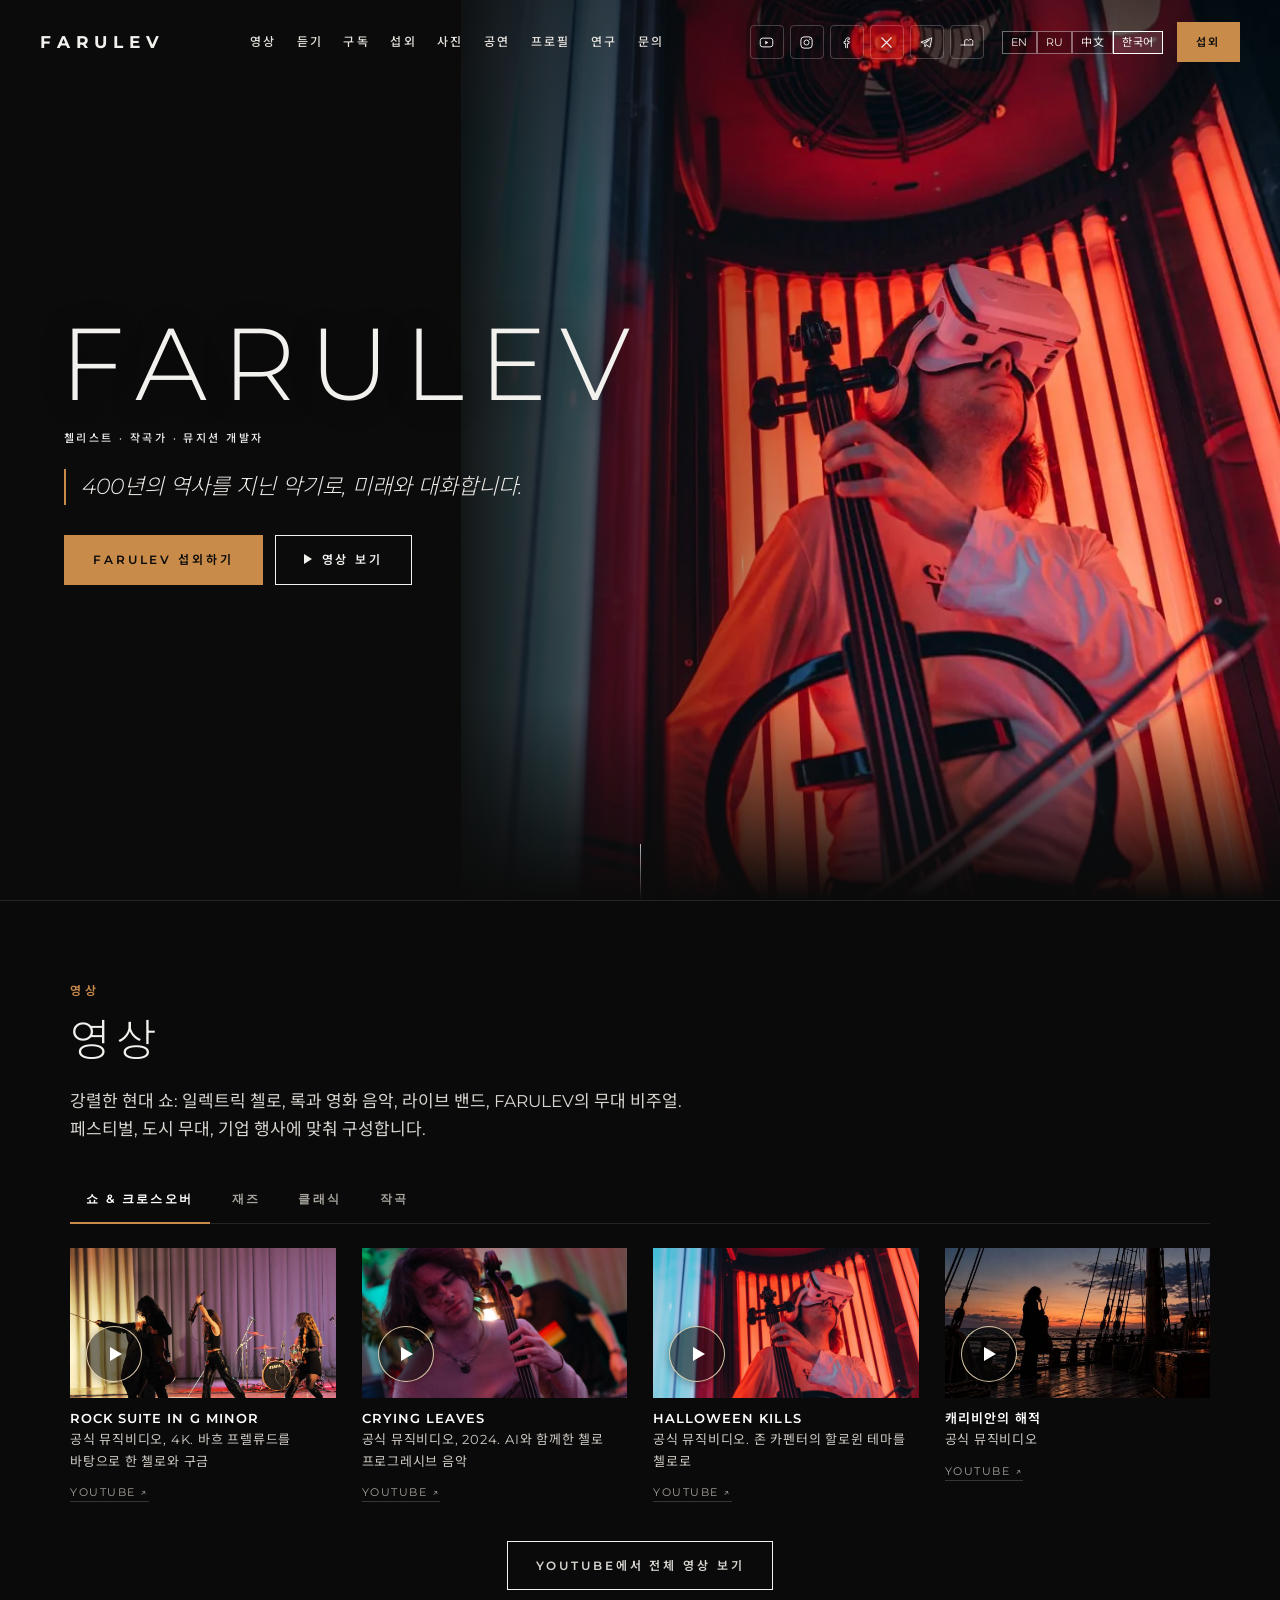
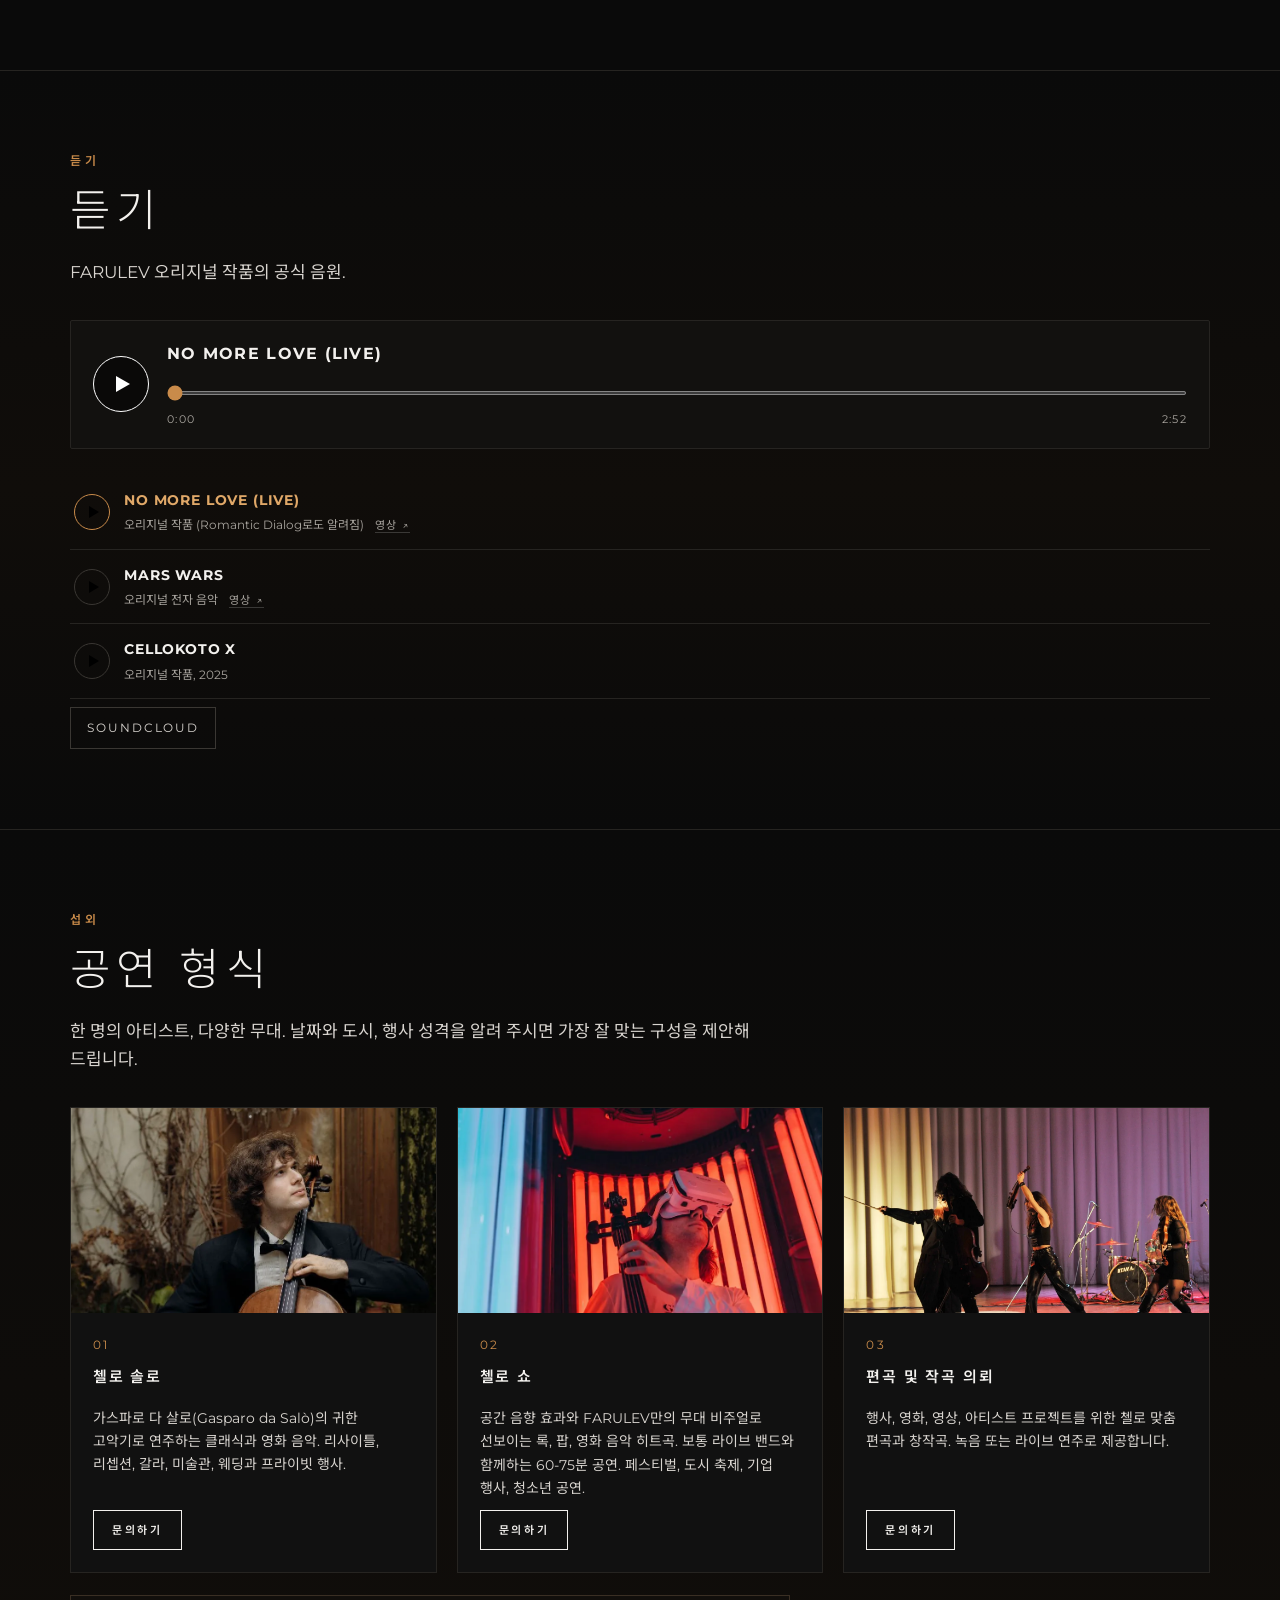
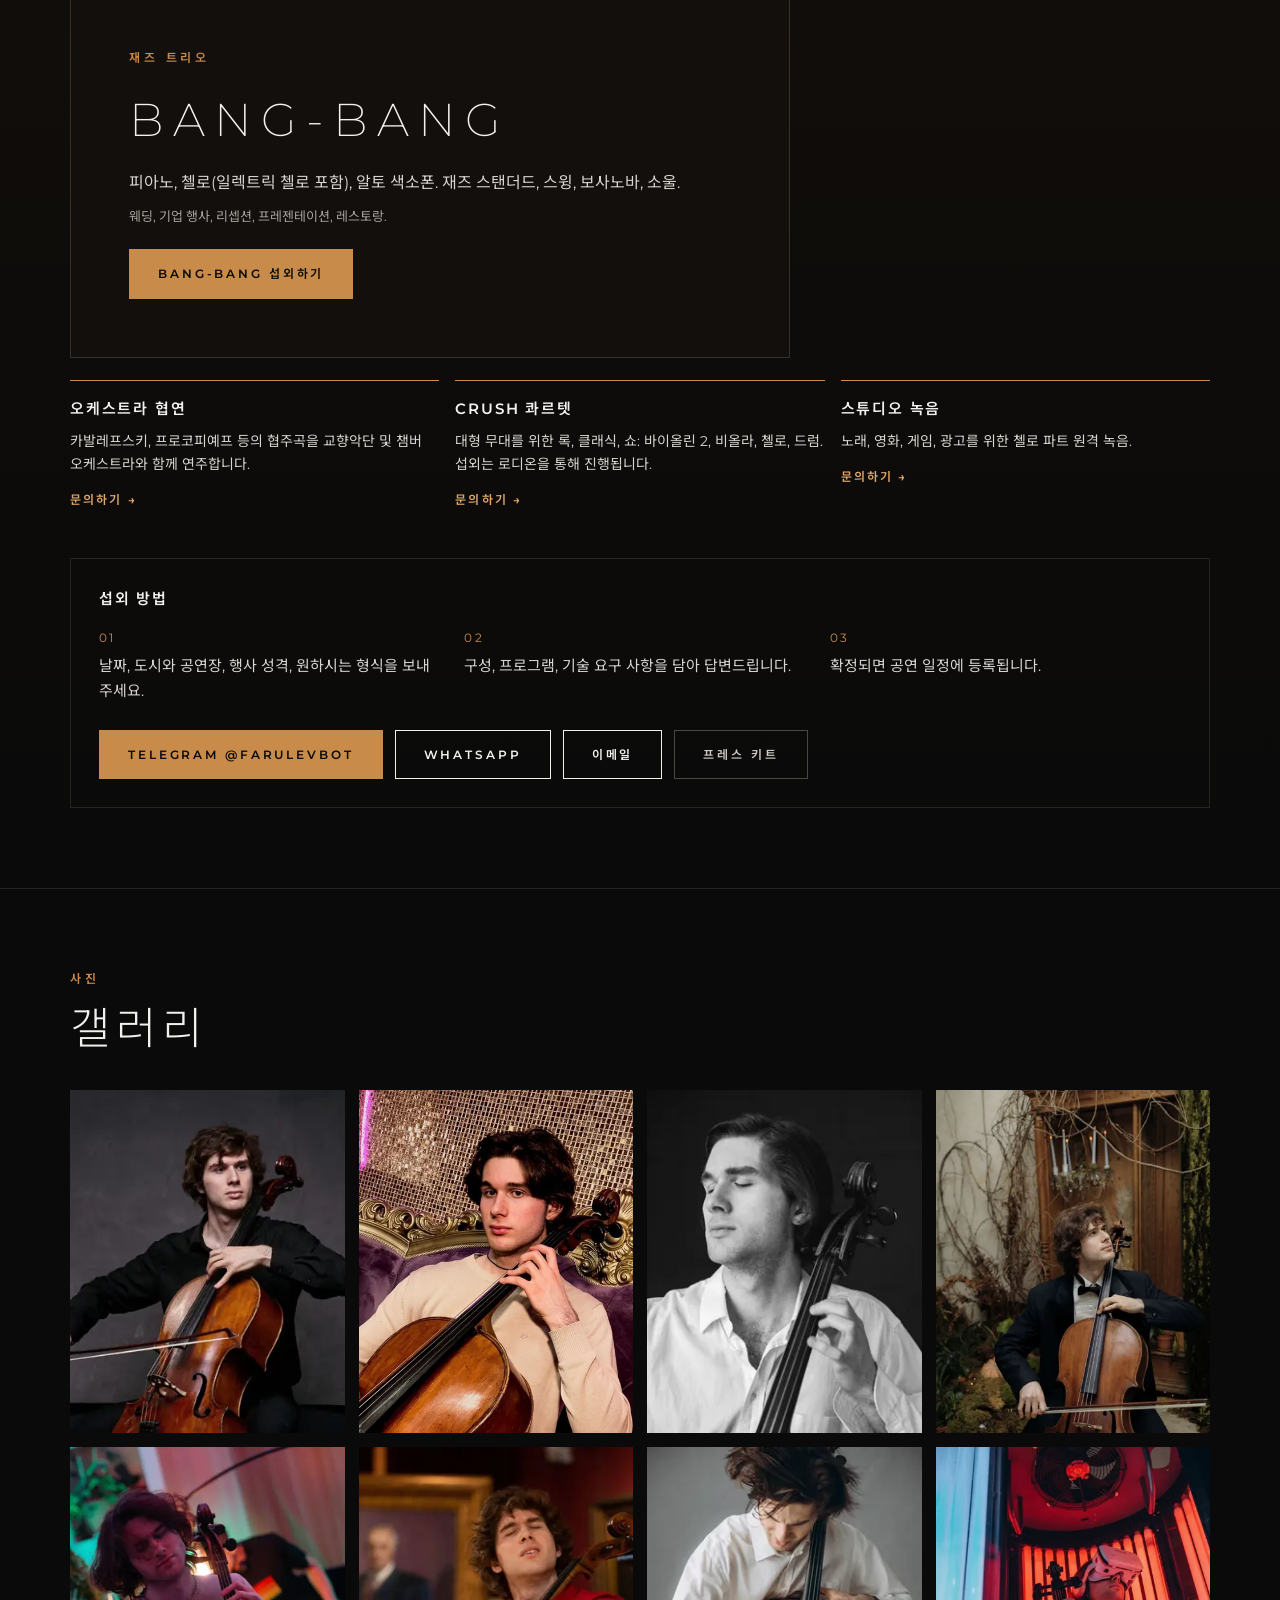
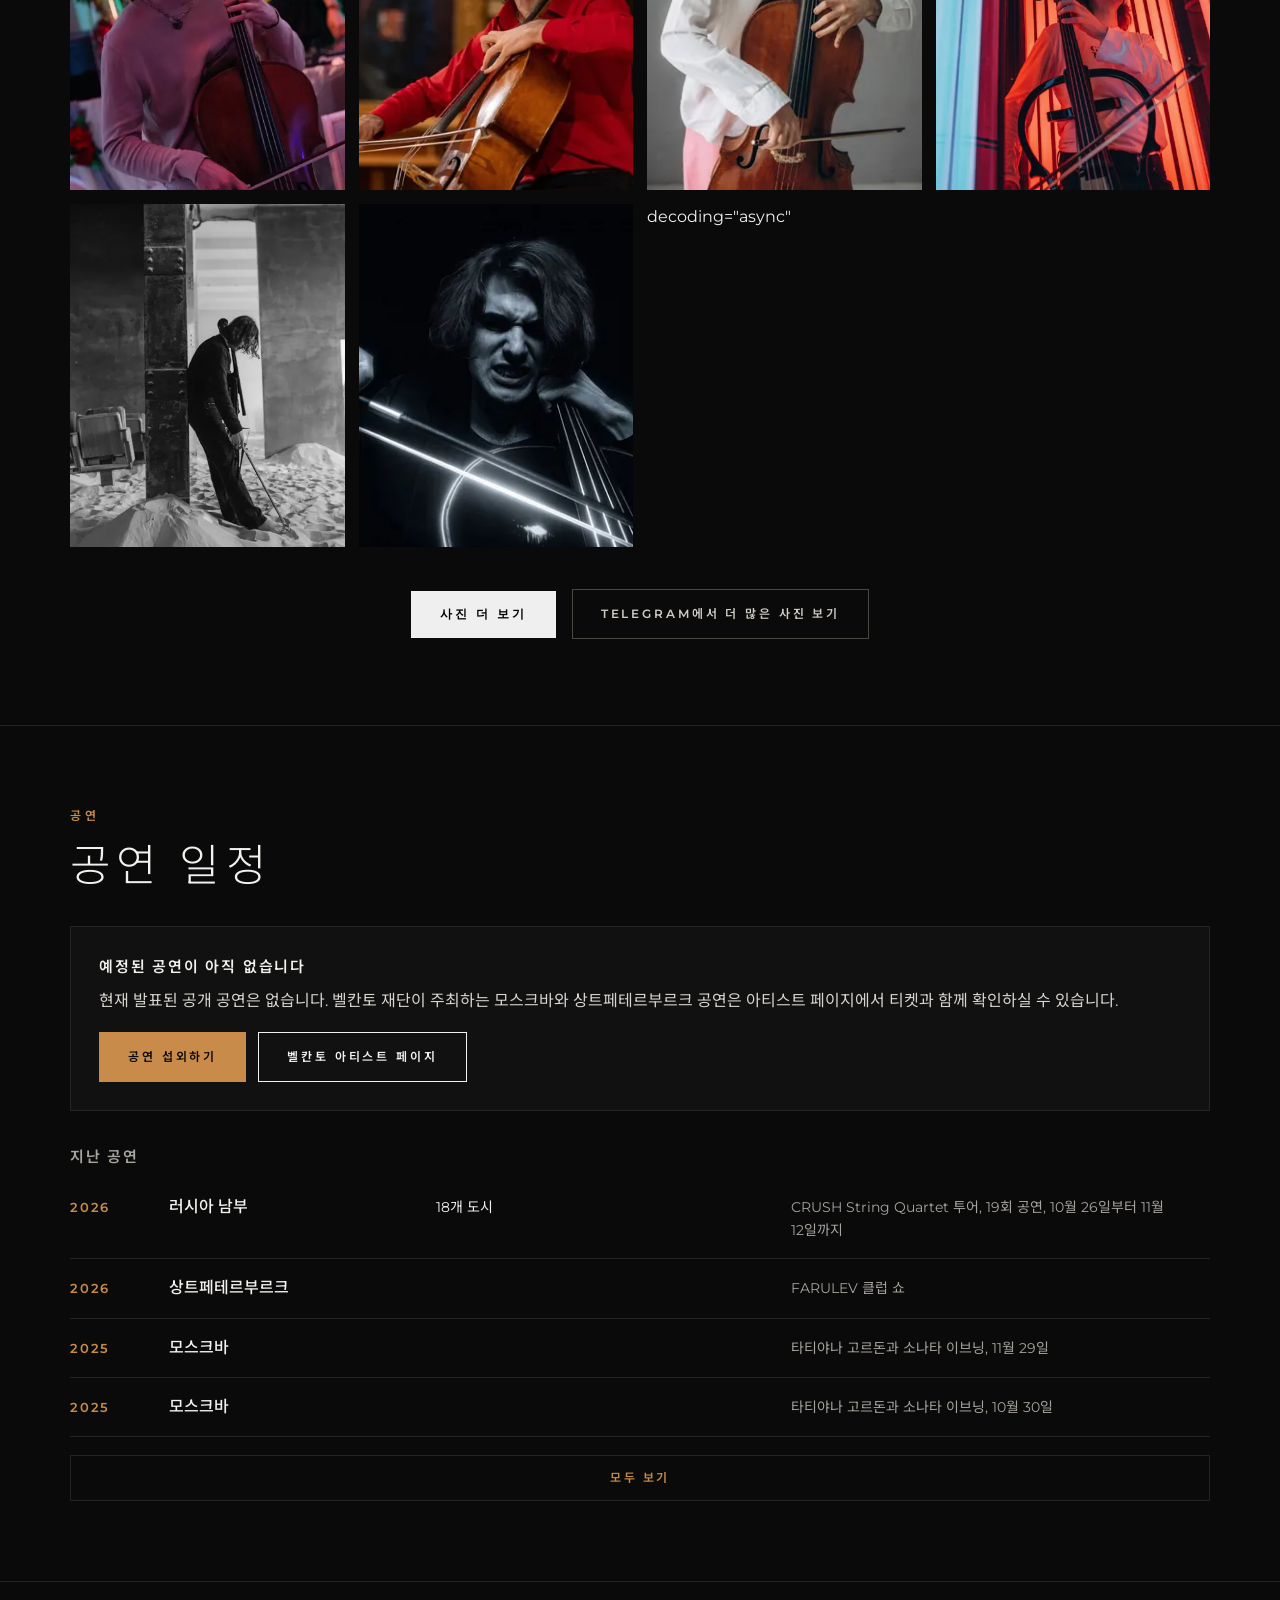
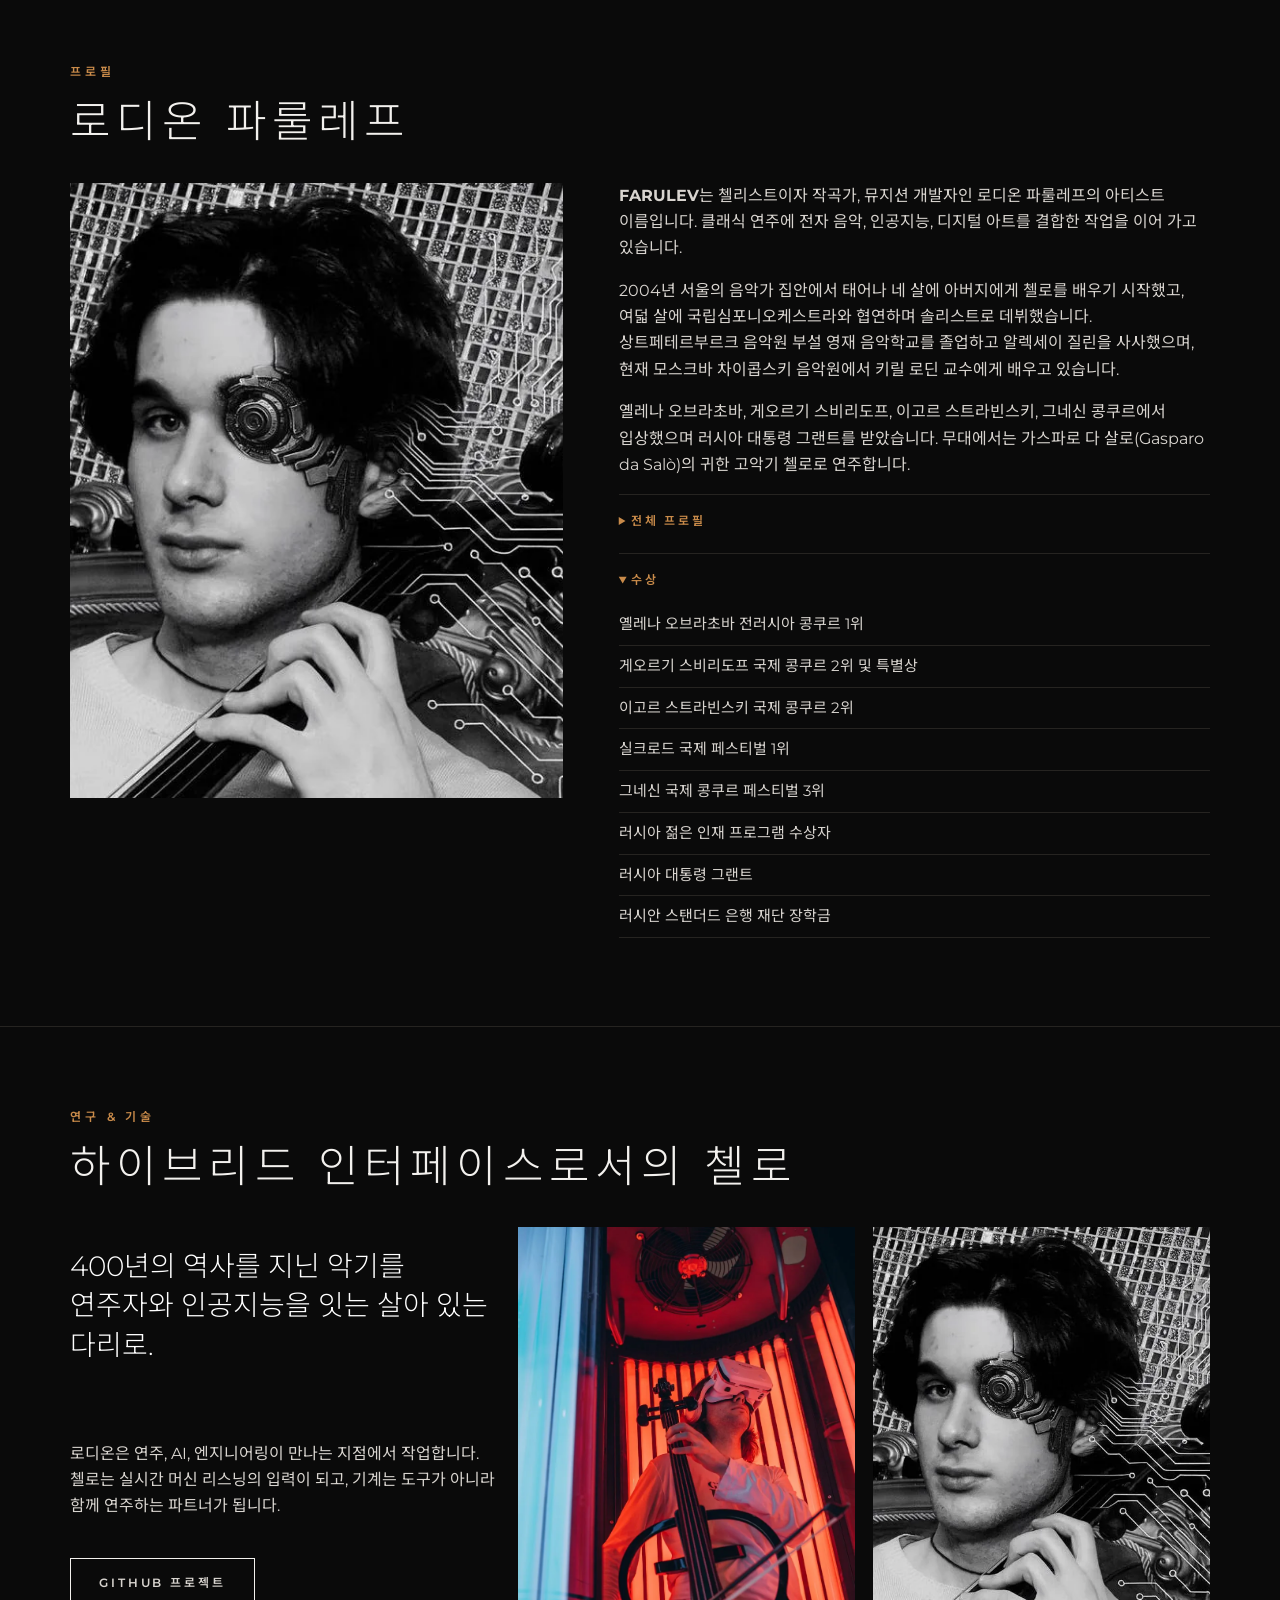
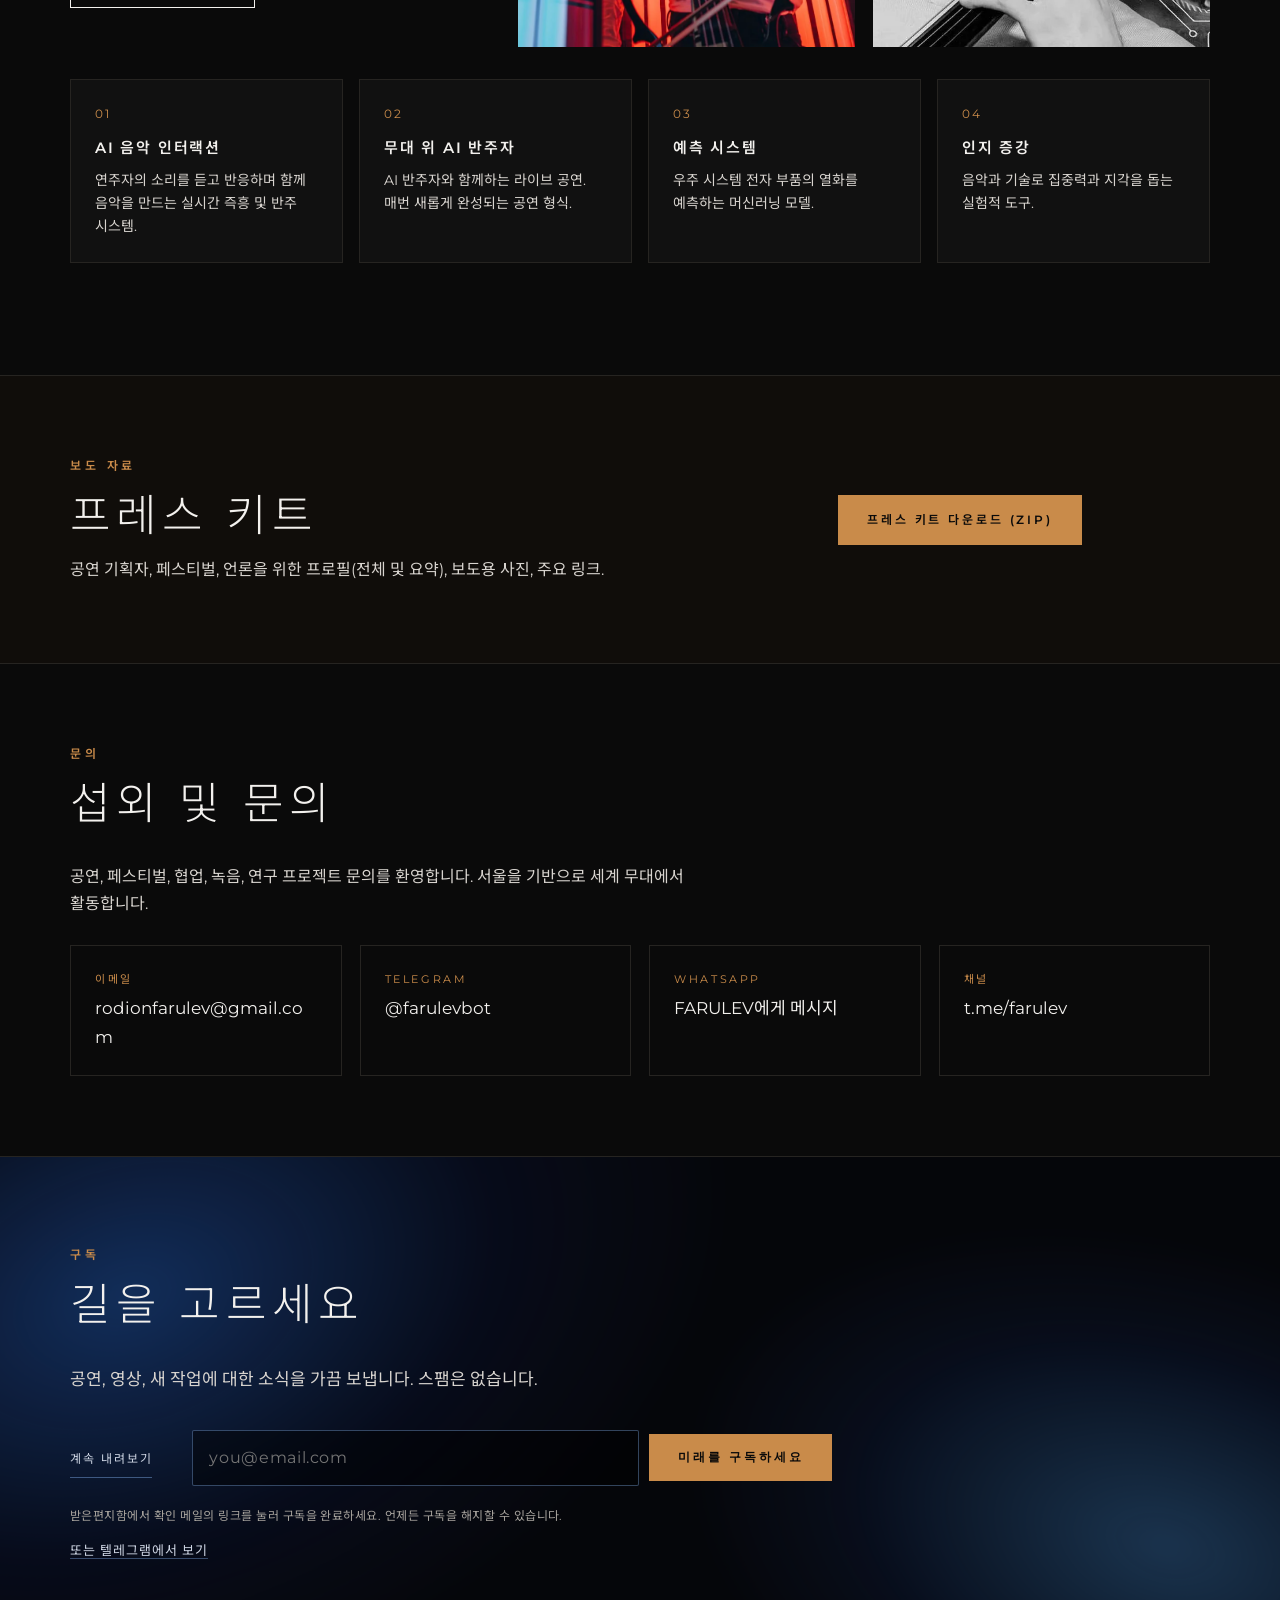
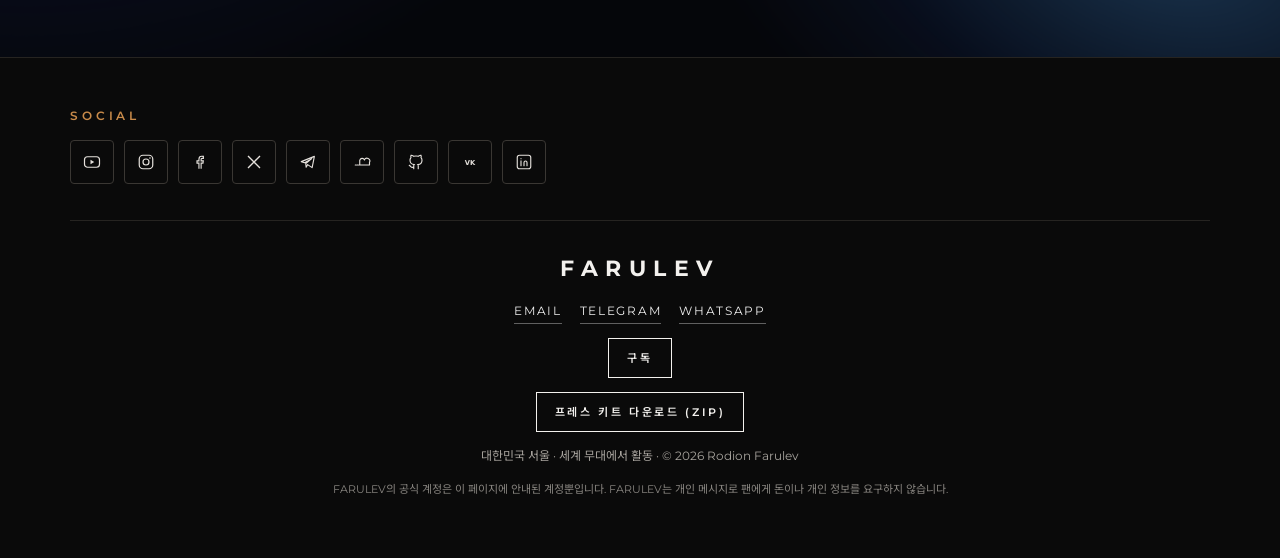
==== ko/index.html @ 2a2e3b4a "Remove the concert-hall photo from the home hero slideshow. The hero now cycles four photographs, st" ====
<!doctype html>
<html lang="ko">
<head>
<meta charset="utf-8">
<meta name="google-site-verification" content="AXUiE2TN0c1S2hLU2JSx1UadqK9WWhuqulKobGEoL-k">
<meta name="yandex-verification" content="6e8e9109e0ef683a">
<meta name="viewport" content="width=device-width,initial-scale=1">
<title>FARULEV - 첼리스트, 작곡가, 뮤지션 개발자</title>
<meta name="description" content="FARULEV(로디온 파룰레프): 서울 출생의 첼리스트, 작곡가이자 뮤지션 개발자. 클래식 연주, 크로스오버와 록, 재즈, AI와 디지털 아트. 영상, 공연, 프로필, 섭외 문의.">
<link rel="canonical" href="https://farulev.com/ko/">
<link rel="alternate" hreflang="en" href="https://farulev.com/">
<link rel="alternate" hreflang="zh-CN" href="https://farulev.com/zh/">
<link rel="alternate" hreflang="ko" href="https://farulev.com/ko/">
<link rel="alternate" hreflang="ru" href="https://farulev.com/ru/">
<link rel="alternate" hreflang="x-default" href="https://farulev.com/">
<meta name="theme-color" content="#0a0a0a">
<meta property="og:type" content="website">
<meta property="og:site_name" content="FARULEV">
<meta property="og:title" content="FARULEV - 첼리스트, 작곡가, 뮤지션 개발자">
<meta property="og:description" content="FARULEV(로디온 파룰레프): 서울 출생의 첼리스트, 작곡가이자 뮤지션 개발자. 클래식 연주, 크로스오버와 록, 재즈, AI와 디지털 아트. 영상, 공연, 프로필, 섭외 문의.">
<meta property="og:url" content="https://farulev.com/ko/">
<meta property="og:image" content="https://farulev.com/assets/img/og-image.jpg?v=759cbd2135">
<meta property="og:image:width" content="1200"><meta property="og:image:height" content="630">
<meta property="og:locale" content="ko_KR">
<meta name="twitter:card" content="summary_large_image">
<meta name="twitter:title" content="FARULEV - 첼리스트, 작곡가, 뮤지션 개발자">
<meta name="twitter:description" content="FARULEV(로디온 파룰레프): 서울 출생의 첼리스트, 작곡가이자 뮤지션 개발자. 클래식 연주, 크로스오버와 록, 재즈, AI와 디지털 아트. 영상, 공연, 프로필, 섭외 문의.">
<meta name="twitter:image" content="https://farulev.com/assets/img/og-image.jpg?v=759cbd2135">
<link rel="icon" href="/assets/img/favicon.svg?v=508ca19b02" type="image/svg+xml">
<link rel="preconnect" href="https://fonts.googleapis.com"><link rel="preconnect" href="https://fonts.gstatic.com" crossorigin>
<link href="https://fonts.googleapis.com/css2?family=Montserrat:ital,wght@0,200;0,300;0,400;0,500;0,600;0,700;1,300&amp;display=swap&amp;subset=cyrillic" rel="stylesheet">
<link href="https://fonts.googleapis.com/css2?family=Noto+Sans+KR:wght@300;400;500;700&amp;display=swap" rel="stylesheet">
<link rel="preload" as="image" href="/assets/img/hero-slide-vr-mobile.d25738831a.webp?v=d25738831a" media="(max-width:699px)" type="image/webp">
<link rel="preload" as="image" href="/assets/img/hero-slide-vr.374fdefdcc.webp?v=374fdefdcc" media="(min-width:700px)" type="image/webp">
<link rel="stylesheet" href="/assets/css/style.css?v=27dece374d">
<script type="application/ld+json">{"@context": "https://schema.org", "@graph": [{"@type": "Person", "@id": "https://farulev.com/#person", "name": "Rodion Farulev", "alternateName": ["FARULEV", "Родион Фарулев"], "url": "https://farulev.com/", "image": "https://farulev.com/assets/img/og-image.jpg?v=759cbd2135", "jobTitle": "Cellist, composer, musician-developer", "birthPlace": {"@type": "Place", "name": "Seoul, South Korea"}, "homeLocation": {"@type": "Place", "name": "Seoul, South Korea"}, "email": "mailto:rodionfarulev@gmail.com", "knowsAbout": ["Cello", "Classical music", "Electronic music", "Artificial intelligence", "Machine learning"], "sameAs": ["https://www.youtube.com/@CyberFarulev", "https://www.instagram.com/cyberfarulev/", "https://www.facebook.com/celle0n", "https://x.com/farulevcello", "https://t.me/farulev", "https://soundcloud.com/farulev", "https://github.com/farulev", "https://vk.com/farulev", "https://www.linkedin.com/in/celleon/", "https://www.belcantofund.com/people/rodion-farulev/"]}, {"@type": "MusicGroup", "@id": "https://farulev.com/#artist", "name": "FARULEV", "genre": ["Classical", "Crossover", "Rock", "Jazz"], "url": "https://farulev.com/", "image": "https://farulev.com/assets/img/og-image.jpg?v=759cbd2135", "member": {"@id": "https://farulev.com/#person"}, "sameAs": ["https://www.youtube.com/@CyberFarulev", "https://www.instagram.com/cyberfarulev/", "https://www.facebook.com/celle0n", "https://x.com/farulevcello", "https://t.me/farulev", "https://soundcloud.com/farulev", "https://github.com/farulev", "https://vk.com/farulev", "https://www.linkedin.com/in/celleon/"]}, {"@type": "WebSite", "url": "https://farulev.com/", "name": "FARULEV", "inLanguage": ["en", "zh-CN", "ko", "ru"]}]}</script>
</head>
<body>
<a class="skip" href="#main">Skip to content</a>
<header class="top">
 <a class="logo" href="/ko/" aria-label="FARULEV home">FARULEV</a>
 <nav id="nav" class="nav" aria-label="Main"><a href="#watch">영상</a><a href="#listen">듣기</a><a href="#subscribe">구독</a><a href="#book">섭외</a><a href="#gallery">사진</a><a href="#events">공연</a><a href="#about">프로필</a><a href="#research">연구</a><a href="#contact">문의</a><div class="nsoc"><a href="https://www.youtube.com/@CyberFarulev" rel="me noopener" target="_blank" aria-label="YouTube" title="YouTube"><svg viewBox="0 0 24 24"><rect x="2" y="5" width="20" height="14" rx="4" fill="none" stroke="currentColor" stroke-width="1.6"/><path d="M10 9l5 3-5 3z" fill="currentColor"/></svg></a><a href="https://www.instagram.com/cyberfarulev/" rel="me noopener" target="_blank" aria-label="Instagram" title="Instagram"><svg viewBox="0 0 24 24"><rect x="3" y="3" width="18" height="18" rx="5" fill="none" stroke="currentColor" stroke-width="1.6"/><circle cx="12" cy="12" r="4" fill="none" stroke="currentColor" stroke-width="1.6"/><circle cx="17.3" cy="6.7" r="1.1" fill="currentColor"/></svg></a><a href="https://www.facebook.com/celle0n" rel="me noopener" target="_blank" aria-label="Facebook" title="Facebook"><svg viewBox="0 0 24 24"><path d="M13.5 21v-7.5h2.5l.4-3h-2.9V8.7c0-.9.3-1.5 1.5-1.5h1.5V4.5c-.3 0-1.2-.1-2.2-.1-2.2 0-3.7 1.3-3.7 3.8v2.3H8v3h2.6V21" fill="none" stroke="currentColor" stroke-width="1.5"/></svg></a><a href="https://x.com/farulevcello" rel="me noopener" target="_blank" aria-label="X" title="X"><svg viewBox="0 0 24 24"><path d="M4 4l16 16M20 4L4 20" stroke="currentColor" stroke-width="1.8"/></svg></a><a href="https://t.me/farulev" rel="me noopener" target="_blank" aria-label="Telegram" title="Telegram"><svg viewBox="0 0 24 24"><path d="M3 11.5L20.5 4.5 17.5 19.5 11.5 15.5 9.5 19 9 14 17 7.5 7.5 13z" fill="none" stroke="currentColor" stroke-width="1.5" stroke-linejoin="round"/></svg></a><a href="https://soundcloud.com/farulev" rel="me noopener" target="_blank" aria-label="SoundCloud" title="SoundCloud"><svg viewBox="0 0 24 24"><path d="M9 16V9.8A3.3 3.3 0 0 1 15.2 9 3.6 3.6 0 0 1 22 12.4V16M9 16H22M3 16h1.2M5.4 16h1.2M7.6 16h1.2" fill="none" stroke="currentColor" stroke-width="1.5" stroke-linecap="round"/></svg></a><a href="https://github.com/farulev" rel="me noopener" target="_blank" aria-label="GitHub" title="GitHub"><svg viewBox="0 0 24 24"><path d="M9 19c-4 1.3-4-2-6-2.5m12 4.5v-3.5c0-1 .1-1.4-.5-2 2.8-.3 5.5-1.4 5.5-6a4.6 4.6 0 0 0-1.3-3.2 4.2 4.2 0 0 0-.1-3.2s-1.1-.3-3.5 1.3a12 12 0 0 0-6.2 0C6.5 2.8 5.4 3.1 5.4 3.1a4.2 4.2 0 0 0-.1 3.2A4.6 4.6 0 0 0 4 9.5c0 4.6 2.7 5.7 5.5 6-.6.6-.6 1.2-.5 2V21" fill="none" stroke="currentColor" stroke-width="1.5" stroke-linecap="round"/></svg></a><a href="https://vk.com/farulev" rel="me noopener" target="_blank" aria-label="VK" title="VK"><svg viewBox="0 0 24 24"><text x="12" y="16.5" text-anchor="middle" font-size="9" font-weight="700" font-family="system-ui,Arial,sans-serif" fill="currentColor">VK</text></svg></a><a href="https://www.linkedin.com/in/celleon/" rel="me noopener" target="_blank" aria-label="LinkedIn" title="LinkedIn"><svg viewBox="0 0 24 24"><rect x="3" y="3" width="18" height="18" rx="3" fill="none" stroke="currentColor" stroke-width="1.5"/><path d="M8 10.5V17M8 7.5v.2M12 17v-4.2c0-1.3.8-2.1 2-2.1s2 .8 2 2.1V17" fill="none" stroke="currentColor" stroke-width="1.5" stroke-linecap="round"/></svg></a></div></nav>
 <div class="hr"><div class="hsoc"><a href="https://www.youtube.com/@CyberFarulev" rel="me noopener" target="_blank" aria-label="YouTube" title="YouTube"><svg viewBox="0 0 24 24"><rect x="2" y="5" width="20" height="14" rx="4" fill="none" stroke="currentColor" stroke-width="1.6"/><path d="M10 9l5 3-5 3z" fill="currentColor"/></svg></a><a href="https://www.instagram.com/cyberfarulev/" rel="me noopener" target="_blank" aria-label="Instagram" title="Instagram"><svg viewBox="0 0 24 24"><rect x="3" y="3" width="18" height="18" rx="5" fill="none" stroke="currentColor" stroke-width="1.6"/><circle cx="12" cy="12" r="4" fill="none" stroke="currentColor" stroke-width="1.6"/><circle cx="17.3" cy="6.7" r="1.1" fill="currentColor"/></svg></a><a href="https://www.facebook.com/celle0n" rel="me noopener" target="_blank" aria-label="Facebook" title="Facebook"><svg viewBox="0 0 24 24"><path d="M13.5 21v-7.5h2.5l.4-3h-2.9V8.7c0-.9.3-1.5 1.5-1.5h1.5V4.5c-.3 0-1.2-.1-2.2-.1-2.2 0-3.7 1.3-3.7 3.8v2.3H8v3h2.6V21" fill="none" stroke="currentColor" stroke-width="1.5"/></svg></a><a href="https://x.com/farulevcello" rel="me noopener" target="_blank" aria-label="X" title="X"><svg viewBox="0 0 24 24"><path d="M4 4l16 16M20 4L4 20" stroke="currentColor" stroke-width="1.8"/></svg></a><a href="https://t.me/farulev" rel="me noopener" target="_blank" aria-label="Telegram" title="Telegram"><svg viewBox="0 0 24 24"><path d="M3 11.5L20.5 4.5 17.5 19.5 11.5 15.5 9.5 19 9 14 17 7.5 7.5 13z" fill="none" stroke="currentColor" stroke-width="1.5" stroke-linejoin="round"/></svg></a><a href="https://soundcloud.com/farulev" rel="me noopener" target="_blank" aria-label="SoundCloud" title="SoundCloud"><svg viewBox="0 0 24 24"><path d="M9 16V9.8A3.3 3.3 0 0 1 15.2 9 3.6 3.6 0 0 1 22 12.4V16M9 16H22M3 16h1.2M5.4 16h1.2M7.6 16h1.2" fill="none" stroke="currentColor" stroke-width="1.5" stroke-linecap="round"/></svg></a></div><nav class="langs" aria-label="Language"><details class="lang-dd"><summary aria-label="Language">KO</summary><div class="lang-dd-list"><a class="lang" href="/" hreflang="en" lang="en">EN</a><a class="lang" href="/ru/" hreflang="ru" lang="ru">RU</a><a class="lang" href="/zh/" hreflang="zh-CN" lang="zh-CN">中文</a><a class="lang on" aria-current="page" href="/ko/" hreflang="ko" lang="ko">한국어</a></div></details><span class="lang-inline"><a class="lang" href="/" hreflang="en" lang="en">EN</a><a class="lang" href="/ru/" hreflang="ru" lang="ru">RU</a><a class="lang" href="/zh/" hreflang="zh-CN" lang="zh-CN">中文</a><a class="lang on" aria-current="page" href="/ko/" hreflang="ko" lang="ko">한국어</a></span></nav><a class="btn acc sm hbook" href="#book">섭외</a>
 <button class="burger" aria-label="Menu" aria-expanded="false" aria-controls="nav"><span></span><span></span><span></span></button></div>
</header>
<main id="main">
<section class="hero" aria-label="FARULEV">
 <div class="hero-slides" data-interval="6000"><picture class="hero-slide slide on hs-vr"><source media="(max-width:699px)" srcset="/assets/img/hero-slide-vr-mobile.d25738831a.webp?v=d25738831a"><source srcset="/assets/img/hero-slide-vr.374fdefdcc.webp?v=374fdefdcc" type="image/webp"><img src="/assets/img/hero-slide-vr.cb418cfeb4.jpg?v=cb418cfeb4" alt="붉은 조명 속 일렉트릭 첼로와 VR 헤드셋" fetchpriority="high"></picture><picture class="hero-slide slide hs-gold"><source media="(max-width:699px)" srcset="/assets/img/hero-slide-gold-mobile.fb767791c0.webp?v=fb767791c0"><source srcset="/assets/img/hero-slide-gold.bbd00095cc.webp?v=bbd00095cc" type="image/webp"><img src="/assets/img/hero-slide-gold.bb5b2a0bf4.jpg?v=bb5b2a0bf4" alt="금빛 모자이크 앞 첼로 초상" decoding="async"></picture><picture class="hero-slide slide hs-candles"><source media="(max-width:699px)" srcset="/assets/img/hero-slide-candles-mobile.70b193f31a.webp?v=70b193f31a"><source srcset="/assets/img/hero-slide-candles.c63a4da406.webp?v=c63a4da406" type="image/webp"><img src="/assets/img/hero-slide-candles.eeded90a0d.jpg?v=eeded90a0d" alt="턱시도 차림으로 촛불 옆에서 첼로를 든 로디온 파룰레프" decoding="async"></picture><picture class="hero-slide slide hs-glow"><source media="(max-width:699px)" srcset="/assets/img/hero-slide-glow-mobile.9db7d29073.webp?v=9db7d29073"><source srcset="/assets/img/hero-slide-glow.d5b03f50cb.webp?v=d5b03f50cb" type="image/webp"><img src="/assets/img/hero-slide-glow.7a4353cd3f.jpg?v=7a4353cd3f" alt="빛으로 그린 첼로와 함께한 FARULEV의 흑백 스튜디오 초상" decoding="async"></picture></div>
 <div class="hero-in">
  <h1>FARULEV</h1>
  <p class="role">첼리스트 &middot; 작곡가 &middot; 뮤지션 개발자</p>
  <blockquote>400년의 역사를 지닌 악기로, 미래와 대화합니다.</blockquote>
  
  <div class="ctas"><a class="btn acc" href="#book">FARULEV 섭외하기</a><a class="btn" href="#watch"><span class="pi"></span>영상 보기</a></div>
 </div>
 <a class="scroll" href="#watch" aria-label="Scroll"></a>
</section>

<section id="watch"><div class="wrap">
 <p class="kicker">영상</p><h2>영상</h2>
 <p class="lead">강렬한 현대 쇼: 일렉트릭 첼로, 록과 영화 음악, 라이브 밴드, FARULEV의 무대 비주얼. 페스티벌, 도시 무대, 기업 행사에 맞춰 구성합니다.</p>
 <div class="tabs" role="tablist"><button role="tab" class="tab on" aria-selected="true" data-tab="show">쇼 &amp; 크로스오버</button><button role="tab" class="tab" aria-selected="false" data-tab="jazz">재즈</button><button role="tab" class="tab" aria-selected="false" data-tab="classical">클래식</button><button role="tab" class="tab" aria-selected="false" data-tab="composer">작곡</button></div>
 <div class="panel on" data-panel="show" role="tabpanel"><div class="vgrid four"><div class="v"><div class="sv"><img class="poster" src="/assets/video/17E5AvyTybU.jpg?v=7152afda92" alt="" width="960" height="540" decoding="async"><video controls preload="none" playsinline webkit-playsinline aria-label="Rock Suite in G minor"><source src="/assets/video/17E5AvyTybU.mp4?v=81669205d3" type="video/mp4"></video><button type="button" class="svp" aria-label="Play Rock Suite in G minor"><span class="play"></span></button></div><p class="vcap"><b>Rock Suite in G minor</b>공식 뮤직비디오, 4K. 바흐 프렐류드를 바탕으로 한 첼로와 구금</p><p class="vext"><a class="alt" href="https://youtu.be/17E5AvyTybU" target="_blank" rel="noopener">YouTube &#8599;</a></p></div><div class="v"><div class="sv"><img class="poster" src="/assets/video/DfV1zVK0y44.jpg?v=5379ae9301" alt="" width="960" height="540" decoding="async"><video controls preload="none" playsinline webkit-playsinline aria-label="Crying Leaves"><source src="/assets/video/DfV1zVK0y44.mp4?v=fda8dfa974" type="video/mp4"></video><button type="button" class="svp" aria-label="Play Crying Leaves"><span class="play"></span></button></div><p class="vcap"><b>Crying Leaves</b>공식 뮤직비디오, 2024. AI와 함께한 첼로 프로그레시브 음악</p><p class="vext"><a class="alt" href="https://youtu.be/DfV1zVK0y44" target="_blank" rel="noopener">YouTube &#8599;</a></p></div><div class="v"><div class="sv"><img class="poster" src="/assets/video/tEaMrW90JpY.jpg?v=4bb5a4674f" alt="" width="960" height="540" decoding="async"><video controls preload="none" playsinline webkit-playsinline aria-label="Halloween Kills"><source src="/assets/video/tEaMrW90JpY.mp4?v=eddecaddcb" type="video/mp4"></video><button type="button" class="svp" aria-label="Play Halloween Kills"><span class="play"></span></button></div><p class="vcap"><b>Halloween Kills</b>공식 뮤직비디오. 존 카펜터의 할로윈 테마를 첼로로</p><p class="vext"><a class="alt" href="https://youtu.be/tEaMrW90JpY" target="_blank" rel="noopener">YouTube &#8599;</a></p></div><div class="v"><div class="sv"><img class="poster" src="/assets/video/P0O40vWPLYE.jpg?v=2dd987cf6f" alt="" width="960" height="540" decoding="async"><video controls preload="none" playsinline webkit-playsinline aria-label="캐리비안의 해적"><source src="/assets/video/P0O40vWPLYE.mp4?v=701d658d68" type="video/mp4"></video><button type="button" class="svp" aria-label="Play 캐리비안의 해적"><span class="play"></span></button></div><p class="vcap"><b>캐리비안의 해적</b>공식 뮤직비디오</p><p class="vext"><a class="alt" href="https://youtu.be/P0O40vWPLYE" target="_blank" rel="noopener">YouTube &#8599;</a></p></div></div></div><div class="panel" data-panel="jazz" role="tabpanel"><div class="vgrid one"><div class="v"><div class="sv"><img class="poster" src="/assets/video/9B6ANooLEN4.jpg?v=7633c0e9f6" alt="" width="960" height="540" decoding="async"><video controls preload="none" playsinline webkit-playsinline aria-label="BANG-BANG: Fly Me To The Moon"><source src="/assets/video/9B6ANooLEN4.mp4?v=da3a31365e" type="video/mp4"></video><button type="button" class="svp" aria-label="Play BANG-BANG: Fly Me To The Moon"><span class="play"></span></button></div><p class="vcap"><b>BANG-BANG: Fly Me To The Moon</b>공식 영상, 4K. 색소폰, 피아노, 피치카토 첼로</p><p class="vext"><a class="alt" href="https://youtu.be/9B6ANooLEN4" target="_blank" rel="noopener">YouTube &#8599;</a></p></div></div></div><div class="panel" data-panel="classical" role="tabpanel"><div class="vgrid four"><div class="v"><div class="sv"><img class="poster" src="/assets/video/Jzk7kFboErQ.jpg?v=2566d20a0d" alt="" width="960" height="540" decoding="async"><video controls preload="none" playsinline webkit-playsinline aria-label="왕벌의 비행"><source src="/assets/video/Jzk7kFboErQ.mp4?v=ba6cf4639f" type="video/mp4"></video><button type="button" class="svp" aria-label="Play 왕벌의 비행"><span class="play"></span></button></div><p class="vcap"><b>왕벌의 비행</b>림스키코르사코프. 라이브, 피아노 울리야나 뎨그탸레바</p><p class="vext"><a class="alt" href="https://youtu.be/Jzk7kFboErQ" target="_blank" rel="noopener">YouTube &#8599;</a></p></div><div class="v"><div class="sv"><img class="poster" src="/assets/video/1NKZUy1KCTc.jpg?v=06872bb665" alt="" width="960" height="540" decoding="async"><video controls preload="none" playsinline webkit-playsinline aria-label="바흐: 무반주 첼로 모음곡 1번, 프렐류드"><source src="/assets/video/1NKZUy1KCTc.mp4?v=6defe96c8b" type="video/mp4"></video><button type="button" class="svp" aria-label="Play 바흐: 무반주 첼로 모음곡 1번, 프렐류드"><span class="play"></span></button></div><p class="vcap"><b>바흐: 무반주 첼로 모음곡 1번, 프렐류드</b>공식 영상. 상트페테르부르크 에르미타주 앞 궁전 광장</p><p class="vext"><a class="alt" href="https://youtu.be/1NKZUy1KCTc" target="_blank" rel="noopener">YouTube &#8599;</a></p></div><div class="v"><div class="sv"><img class="poster" src="/assets/video/hUnl1lfKtos.jpg?v=008e900372" alt="" width="960" height="540" decoding="async"><video controls preload="none" playsinline webkit-playsinline aria-label="새의 노래"><source src="/assets/video/hUnl1lfKtos.mp4?v=f02b426fc3" type="video/mp4"></video><button type="button" class="svp" aria-label="Play 새의 노래"><span class="play"></span></button></div><p class="vcap"><b>새의 노래</b>공식 뮤직비디오. 파블로 카잘스</p><p class="vext"><a class="alt" href="https://youtu.be/hUnl1lfKtos" target="_blank" rel="noopener">YouTube &#8599;</a></p></div><div class="v"><div class="sv"><img class="poster" src="/assets/video/m0UeVkcI5eM.jpg?v=3c122bfc16" alt="" width="960" height="540" decoding="async"><video controls preload="none" playsinline webkit-playsinline aria-label="보칼리즈"><source src="/assets/video/m0UeVkcI5eM.mp4?v=f8eb9feaf9" type="video/mp4"></video><button type="button" class="svp" aria-label="Play 보칼리즈"><span class="play"></span></button></div><p class="vcap"><b>보칼리즈</b>라흐마니노프. 라이브</p><p class="vext"><a class="alt" href="https://youtu.be/m0UeVkcI5eM" target="_blank" rel="noopener">YouTube &#8599;</a></p></div></div></div><div class="panel" data-panel="composer" role="tabpanel"><div class="vgrid two"><div class="v"><div class="sv"><img class="poster" src="/assets/video/IylBXnj3SwQ.jpg?v=bd411b2fb9" alt="" width="960" height="540" decoding="async"><video controls preload="none" playsinline webkit-playsinline aria-label="Linggang Guli Guli Watcha Mushroom Cats"><source src="/assets/video/IylBXnj3SwQ.mp4?v=a4c7bc7e65" type="video/mp4"></video><button type="button" class="svp" aria-label="Play Linggang Guli Guli Watcha Mushroom Cats"><span class="play"></span></button></div><p class="vcap"><b>Linggang Guli Guli Watcha Mushroom Cats</b>애니메이션 단편. 음악과 애니메이션: 로디온 파룰레프</p><p class="vext"><a class="alt" href="https://youtu.be/IylBXnj3SwQ" target="_blank" rel="noopener">YouTube &#8599;</a></p></div><div class="v"><div class="sv"><img class="poster" src="/assets/video/jGtzenVGYZI.jpg?v=f922e84776" alt="" width="960" height="540" decoding="async"><video controls preload="none" playsinline webkit-playsinline aria-label="Cybercello"><source src="/assets/video/jGtzenVGYZI.mp4?v=6789b8e7bf" type="video/mp4"></video><button type="button" class="svp" aria-label="Play Cybercello"><span class="play"></span></button></div><p class="vcap"><b>Cybercello</b>공식 영상. 로디온 파룰레프의 오리지널 비주얼 작업</p><p class="vext"><a class="alt" href="https://youtu.be/jGtzenVGYZI" target="_blank" rel="noopener">YouTube &#8599;</a></p></div></div></div>
 <p class="center"><a class="btn" href="https://www.youtube.com/@CyberFarulev" target="_blank" rel="noopener">YouTube에서 전체 영상 보기</a></p>
</div></section>
<section id="listen" class="listen"><div class="wrap"><p class="kicker">듣기</p><h2>듣기</h2><p class="lead">FARULEV 오리지널 작품의 공식 음원.</p><div class="player" data-src="/assets/audio/no-more-love-live.mp3?v=4b7ab2e03e"><button type="button" class="pplay" aria-label="Play"></button><div class="pmeta"><b class="ptitle">NO MORE LOVE (LIVE)</b><input type="range" class="pbar" min="0" max="1000" value="0" aria-label="Seek"><div class="ptime"><span class="pcur">0:00</span><span class="pdur">0:00</span></div></div></div><ol class="tracks"><li class="track on" data-src="/assets/audio/no-more-love-live.mp3?v=4b7ab2e03e" data-title="NO MORE LOVE (LIVE)"><button type="button" class="tplay" aria-label="Play NO MORE LOVE (LIVE)"></button><div class="tmeta"><b>NO MORE LOVE (LIVE)</b><span>오리지널 작품 (Romantic Dialog로도 알려짐) <a class="tvid" href="https://youtu.be/D-JUCOtSr8Y" target="_blank" rel="noopener">영상 &#8599;</a></span></div></li><li class="track" data-src="/assets/audio/mars-wars.mp3?v=088cc7d86f" data-title="MARS WARS"><button type="button" class="tplay" aria-label="Play MARS WARS"></button><div class="tmeta"><b>MARS WARS</b><span>오리지널 전자 음악 <a class="tvid" href="https://youtu.be/4CtOVRn5W2U" target="_blank" rel="noopener">영상 &#8599;</a></span></div></li><li class="track" data-src="/assets/audio/cellokoto-x.mp3?v=9d223073c4" data-title="CELLOKOTO X"><button type="button" class="tplay" aria-label="Play CELLOKOTO X"></button><div class="tmeta"><b>CELLOKOTO X</b><span>오리지널 작품, 2025</span></div></li></ol><p class="platforms"><a href="https://soundcloud.com/farulev" target="_blank" rel="noopener">SoundCloud</a></p></div></section>

<section id="book" class="book"><div class="wrap">
 <p class="kicker">섭외</p><h2>공연 형식</h2>
 <p class="lead">한 명의 아티스트, 다양한 무대. 날짜와 도시, 행사 성격을 알려 주시면 가장 잘 맞는 구성을 제안해 드립니다.</p>
 <div class="fmts"><article class="fmt"><div class="v"><div class="sv still"><img class="poster" src="/assets/img/farulev-candles.webp?v=5dbda71098" alt="턱시도 차림으로 촛불 옆에서 첼로를 든 로디온 파룰레프" width="853" height="1280" loading="lazy" style="object-position:50% 42%"></div></div><div class="fb"><span class="n">01</span><h3>첼로 솔로</h3><p>가스파로 다 살로(Gasparo da Sal&ograve;)의 귀한 고악기로 연주하는 클래식과 영화 음악. 리사이틀, 리셉션, 갈라, 미술관, 웨딩과 프라이빗 행사.</p><a class="btn sm" href="mailto:rodionfarulev@gmail.com?subject=%EC%84%AD%EC%99%B8%20%EB%AC%B8%EC%9D%98%3A%20%EC%B2%BC%EB%A1%9C%20%EC%86%94%EB%A1%9C&body=%EB%82%A0%EC%A7%9C%3A%0A%EB%8F%84%EC%8B%9C%20/%20%EA%B3%B5%EC%97%B0%EC%9E%A5%3A%0A%ED%96%89%EC%82%AC%20%EC%84%B1%EA%B2%A9%3A%0A%ED%98%95%EC%8B%9D%3A%20%EC%B2%BC%EB%A1%9C%20%EC%86%94%EB%A1%9C%0A%EA%B4%80%EA%B0%9D%20/%20%ED%95%98%EA%B0%9D%20%EC%88%98%3A%0A">문의하기</a></div></article><article class="fmt"><div class="v"><div class="sv still"><img class="poster" src="/assets/img/farulev-red-booth-vr.webp?v=4971318f0b" alt="붉은 조명 속 일렉트릭 첼로와 VR 헤드셋" width="853" height="1280" loading="lazy" style="object-position:50% 28%"></div></div><div class="fb"><span class="n">02</span><h3>첼로 쇼</h3><p>공간 음향 효과와 FARULEV만의 무대 비주얼로 선보이는 록, 팝, 영화 음악 히트곡. 보통 라이브 밴드와 함께하는 60-75분 공연. 페스티벌, 도시 축제, 기업 행사, 청소년 공연.</p><a class="btn sm" href="mailto:rodionfarulev@gmail.com?subject=%EC%84%AD%EC%99%B8%20%EB%AC%B8%EC%9D%98%3A%20%EC%B2%BC%EB%A1%9C%20%EC%87%BC&body=%EB%82%A0%EC%A7%9C%3A%0A%EB%8F%84%EC%8B%9C%20/%20%EA%B3%B5%EC%97%B0%EC%9E%A5%3A%0A%ED%96%89%EC%82%AC%20%EC%84%B1%EA%B2%A9%3A%0A%ED%98%95%EC%8B%9D%3A%20%EC%B2%BC%EB%A1%9C%20%EC%87%BC%0A%EA%B4%80%EA%B0%9D%20/%20%ED%95%98%EA%B0%9D%20%EC%88%98%3A%0A">문의하기</a></div></article><article class="fmt"><div class="v"><div class="sv still"><img class="poster" src="/assets/img/farulev-show-bow.webp?v=04e3a9cac7" alt="활을 앞으로 뻗은 FARULEV 라이브 쇼, 밴드와 함께" width="1280" height="960" loading="lazy" style="object-position:50% 42%"></div></div><div class="fb"><span class="n">03</span><h3>편곡 및 작곡 의뢰</h3><p>행사, 영화, 영상, 아티스트 프로젝트를 위한 첼로 맞춤 편곡과 창작곡. 녹음 또는 라이브 연주로 제공합니다.</p><a class="btn sm" href="mailto:rodionfarulev@gmail.com?subject=%EC%84%AD%EC%99%B8%20%EB%AC%B8%EC%9D%98%3A%20%ED%8E%B8%EA%B3%A1%20%EB%B0%8F%20%EC%9E%91%EA%B3%A1%20%EC%9D%98%EB%A2%B0&body=%EB%82%A0%EC%A7%9C%3A%0A%EB%8F%84%EC%8B%9C%20/%20%EA%B3%B5%EC%97%B0%EC%9E%A5%3A%0A%ED%96%89%EC%82%AC%20%EC%84%B1%EA%B2%A9%3A%0A%ED%98%95%EC%8B%9D%3A%20%ED%8E%B8%EA%B3%A1%20%EB%B0%8F%20%EC%9E%91%EA%B3%A1%20%EC%9D%98%EB%A2%B0%0A%EA%B4%80%EA%B0%9D%20/%20%ED%95%98%EA%B0%9D%20%EC%88%98%3A%0A">문의하기</a></div></article></div>
 <div class="bang bang-text">
  <div class="bt"><p class="kicker">재즈 트리오</p><h3 class="bh">BANG-BANG</h3><p>피아노, 첼로(일렉트릭 첼로 포함), 알토 색소폰. 재즈 스탠더드, 스윙, 보사노바, 소울.</p><p class="small">웨딩, 기업 행사, 리셉션, 프레젠테이션, 레스토랑.</p>
   <a class="btn acc" href="mailto:rodionfarulev@gmail.com?subject=%EC%84%AD%EC%99%B8%20%EB%AC%B8%EC%9D%98%3A%20BANG-BANG&body=%EB%82%A0%EC%A7%9C%3A%0A%EB%8F%84%EC%8B%9C%20/%20%EA%B3%B5%EC%97%B0%EC%9E%A5%3A%0A%ED%96%89%EC%82%AC%20%EC%84%B1%EA%B2%A9%3A%0A%ED%98%95%EC%8B%9D%3A%20BANG-BANG%0A%EA%B4%80%EA%B0%9D%20/%20%ED%95%98%EA%B0%9D%20%EC%88%98%3A%0A">BANG-BANG 섭외하기</a></div>
 </div>
 <div class="minis"><div class="mini"><h3>오케스트라 협연</h3><p>카발레프스키, 프로코피예프 등의 협주곡을 교향악단 및 챔버 오케스트라와 함께 연주합니다.</p><a href="mailto:rodionfarulev@gmail.com?subject=%EC%84%AD%EC%99%B8%20%EB%AC%B8%EC%9D%98%3A%20%EC%98%A4%EC%BC%80%EC%8A%A4%ED%8A%B8%EB%9D%BC%20%ED%98%91%EC%97%B0&body=%EB%82%A0%EC%A7%9C%3A%0A%EB%8F%84%EC%8B%9C%20/%20%EA%B3%B5%EC%97%B0%EC%9E%A5%3A%0A%ED%96%89%EC%82%AC%20%EC%84%B1%EA%B2%A9%3A%0A%ED%98%95%EC%8B%9D%3A%20%EC%98%A4%EC%BC%80%EC%8A%A4%ED%8A%B8%EB%9D%BC%20%ED%98%91%EC%97%B0%0A%EA%B4%80%EA%B0%9D%20/%20%ED%95%98%EA%B0%9D%20%EC%88%98%3A%0A">문의하기 &rarr;</a></div><div class="mini"><h3>CRUSH 콰르텟</h3><p>대형 무대를 위한 록, 클래식, 쇼: 바이올린 2, 비올라, 첼로, 드럼. 섭외는 로디온을 통해 진행됩니다.</p><a href="mailto:rodionfarulev@gmail.com?subject=%EC%84%AD%EC%99%B8%20%EB%AC%B8%EC%9D%98%3A%20CRUSH%20%EC%BD%B0%EB%A5%B4%ED%85%9F&body=%EB%82%A0%EC%A7%9C%3A%0A%EB%8F%84%EC%8B%9C%20/%20%EA%B3%B5%EC%97%B0%EC%9E%A5%3A%0A%ED%96%89%EC%82%AC%20%EC%84%B1%EA%B2%A9%3A%0A%ED%98%95%EC%8B%9D%3A%20CRUSH%20%EC%BD%B0%EB%A5%B4%ED%85%9F%0A%EA%B4%80%EA%B0%9D%20/%20%ED%95%98%EA%B0%9D%20%EC%88%98%3A%0A">문의하기 &rarr;</a></div><div class="mini"><h3>스튜디오 녹음</h3><p>노래, 영화, 게임, 광고를 위한 첼로 파트 원격 녹음.</p><a href="mailto:rodionfarulev@gmail.com?subject=%EC%84%AD%EC%99%B8%20%EB%AC%B8%EC%9D%98%3A%20%EC%8A%A4%ED%8A%9C%EB%94%94%EC%98%A4%20%EB%85%B9%EC%9D%8C&body=%EB%82%A0%EC%A7%9C%3A%0A%EB%8F%84%EC%8B%9C%20/%20%EA%B3%B5%EC%97%B0%EC%9E%A5%3A%0A%ED%96%89%EC%82%AC%20%EC%84%B1%EA%B2%A9%3A%0A%ED%98%95%EC%8B%9D%3A%20%EC%8A%A4%ED%8A%9C%EB%94%94%EC%98%A4%20%EB%85%B9%EC%9D%8C%0A%EA%B4%80%EA%B0%9D%20/%20%ED%95%98%EA%B0%9D%20%EC%88%98%3A%0A">문의하기 &rarr;</a></div></div>
 <div class="how"><h3>섭외 방법</h3><ol><li><span>01</span>날짜, 도시와 공연장, 행사 성격, 원하시는 형식을 보내 주세요.</li><li><span>02</span>구성, 프로그램, 기술 요구 사항을 담아 답변드립니다.</li><li><span>03</span>확정되면 공연 일정에 등록됩니다.</li></ol>
  <div class="ctas"><a class="btn acc" href="https://t.me/farulevbot" target="_blank" rel="noopener">Telegram @farulevbot</a><a class="btn" href="https://wa.me/message/OKL5R6RD77RZG1" target="_blank" rel="noopener">WhatsApp</a><a class="btn" href="mailto:rodionfarulev@gmail.com?subject=%EC%84%AD%EC%99%B8%20%EB%AC%B8%EC%9D%98%3A%20FARULEV&body=%EB%82%A0%EC%A7%9C%3A%0A%EB%8F%84%EC%8B%9C%20/%20%EA%B3%B5%EC%97%B0%EC%9E%A5%3A%0A%ED%96%89%EC%82%AC%20%EC%84%B1%EA%B2%A9%3A%0A%ED%98%95%EC%8B%9D%3A%20FARULEV%0A%EA%B4%80%EA%B0%9D%20/%20%ED%95%98%EA%B0%9D%20%EC%88%98%3A%0A">이메일</a><a class="btn ghost" href="/press/FARULEV_press_kit.zip?v=f61ffd1d15" download>프레스 키트</a></div></div>
</div></section>

<section id="gallery"><div class="wrap">
 <p class="kicker">사진</p><h2>갤러리</h2>
 <div class="gal"><a href="/assets/img/farulev-portrait-dark.webp?v=60346f7042"><img src="/assets/img/thumbs/farulev-portrait-dark.webp?v=cf9e22dd55" alt="첼로와 함께한 스튜디오 포트레이트" loading="lazy" width="400" height="500" style="object-position:50% 28%"></a><a href="/assets/img/farulev-gold.webp?v=5fdfbfd183"><img src="/assets/img/thumbs/farulev-gold.webp?v=a7677dfea4" alt="금빛 모자이크 앞 첼로 초상" loading="lazy" width="400" height="500" style="object-position:55% 18%"></a><a href="/assets/img/farulev-eyes-closed.webp?v=6cc0c4cdc2"><img src="/assets/img/thumbs/farulev-eyes-closed.webp?v=f4598dfb5a" alt="눈을 감은 FARULEV의 흑백 초상, 첼로와 함께" loading="lazy" width="400" height="500" style="object-position:50% 18%"></a><a href="/assets/img/farulev-candles.webp?v=5dbda71098"><img src="/assets/img/thumbs/farulev-candles.webp?v=76d9a5485f" alt="턱시도 차림으로 촛불 옆에서 첼로를 든 로디온 파룰레프" loading="lazy" width="400" height="500" style="object-position:50% 20%"></a><a href="/assets/img/farulev-live-club.webp?v=93e0d5ce1f"><img src="/assets/img/thumbs/farulev-live-club.webp?v=93f97eb16c" alt="클럽 라이브 공연" loading="lazy" width="400" height="500" style="object-position:50% 25%"></a><a href="/assets/img/farulev-red-hall.webp?v=ac38bf98e0"><img src="/assets/img/thumbs/farulev-red-hall.webp?v=fdfe9f2d19" alt="콘서트홀에서 첼로를 연주하는 로디온 파룰레프" loading="lazy" width="400" height="500" style="object-position:32% 32%"></a><a href="/assets/img/farulev-hair-playing.webp?v=8f7ab2830e"><img src="/assets/img/thumbs/farulev-hair-playing.webp?v=9d51720ed4" alt="첼로를 연주하는 FARULEV, 흩날리는 머리" loading="lazy" width="400" height="500" style="object-position:50% 20%"></a><a href="/assets/img/farulev-red-booth-vr.webp?v=4971318f0b"><img src="/assets/img/thumbs/farulev-red-booth-vr.webp?v=174a5a22f8" alt="붉은 조명 속 일렉트릭 첼로와 VR 헤드셋" loading="lazy" width="400" height="500" style="object-position:52% 30%"></a><a href="/assets/img/farulev-electric-sand.webp?v=e4268dce14"><img src="/assets/img/thumbs/farulev-electric-sand.webp?v=ab8cf8ef1f" alt="모래 위의 일렉트릭 첼로, 흑백" loading="lazy" width="400" height="500" style="object-position:50% 38%"></a><a href="/assets/img/farulev-light-cello.webp?v=d5b03f50cb"><img src="/assets/img/thumbs/farulev-light-cello.webp?v=5af4314f6f" alt="빛으로 그린 첼로와 함께한 FARULEV의 흑백 스튜디오 초상" loading="lazy" width="400" height="500" style="object-position:50% 20%"></a> decoding="async"</div>
 <p class="center gbtns"><button class="btn more-ph" type="button" aria-expanded="false" data-more="사진 더 보기" data-less="사진 접기">사진 더 보기</button> <a class="btn ghost" href="https://t.me/farulevphoto" target="_blank" rel="noopener">Telegram에서 더 많은 사진 보기</a></p>
</div></section>

<section id="events" class="events"><div class="wrap">
 <p class="kicker">공연</p><h2>공연 일정</h2>
 <div class="empty"><h3>예정된 공연이 아직 없습니다</h3><p>현재 발표된 공개 공연은 없습니다. 벨칸토 재단이 주최하는 모스크바와 상트페테르부르크 공연은 아티스트 페이지에서 티켓과 함께 확인하실 수 있습니다.</p>
  <div class="ctas"><a class="btn acc" href="#book">공연 섭외하기</a><a class="btn" href="https://www.belcantofund.com/people/rodion-farulev/" target="_blank" rel="noopener">벨칸토 아티스트 페이지</a></div></div>
 <h3 class="mut" id="past">지난 공연</h3>
 <div class="ev"><span class="y">2026</span><span class="c">러시아 남부</span><span class="vn">18개 도시</span><span class="pr">CRUSH String Quartet 투어, 19회 공연, 10월 26일부터 11월 12일까지</span></div><div class="ev"><span class="y">2026</span><span class="c">상트페테르부르크</span><span class="vn"></span><span class="pr">FARULEV 클럽 쇼</span></div><div class="ev"><span class="y">2025</span><span class="c">모스크바</span><span class="vn"></span><span class="pr">타티야나 고르돈과 소나타 이브닝, 11월 29일</span></div><div class="ev"><span class="y">2025</span><span class="c">모스크바</span><span class="vn"></span><span class="pr">타티야나 고르돈과 소나타 이브닝, 10월 30일</span></div><details class="fold"><summary><span class="when-closed">모두 보기</span><span class="when-open">접기</span></summary><div class="ev"><span class="y">2024</span><span class="c">상트페테르부르크</span><span class="vn">마린스키 극장 콘서트홀</span><span class="pr">옐레나 오브라즈초바 콩쿠르 수상자 갈라, 3월 28일, 피아노 울리야나 뎨그탸레바</span></div><div class="ev"><span class="y">2023</span><span class="c">상트페테르부르크</span><span class="vn">연극 박물관</span><span class="pr">첼로를 위한 음악의 밤, 10월 1일, 피아노 울리야나 뎨그탸레바</span></div><div class="ev"><span class="y">2023</span><span class="c">상트페테르부르크</span><span class="vn">상트페테르부르크 음악의 집</span><span class="pr">여름 아카데미 갈라, 러시아 음악 대표팀</span></div><div class="ev"><span class="y">2022</span><span class="c">상트페테르부르크</span><span class="vn">필하모니아 소홀</span><span class="pr">카발레프스키 첼로 협주곡 1번, 상트페테르부르크 주지사 교향악단, 지휘 안톤 루브첸코, S. K. 고르코벤코 페스티벌</span></div><div class="ev"><span class="y"></span><span class="c">서울</span><span class="vn"></span><span class="pr">한국 국립심포니오케스트라와 솔리스트 데뷔, 8세</span></div><div class="ev"><span class="y"></span><span class="c">상트페테르부르크</span><span class="vn">필하모니아 대홀</span><span class="pr"></span></div><div class="ev"><span class="y"></span><span class="c">상트페테르부르크</span><span class="vn">셰레메테프 궁전 화이트홀</span><span class="pr"></span></div><div class="ev"><span class="y"></span><span class="c">상트페테르부르크</span><span class="vn">라디오 하우스</span><span class="pr"></span></div><div class="ev"><span class="y"></span><span class="c">상트페테르부르크</span><span class="vn">대통령 도서관</span><span class="pr"></span></div><div class="ev"><span class="y"></span><span class="c">상트페테르부르크</span><span class="vn">작곡가의 집</span><span class="pr"></span></div><div class="ev"><span class="y"></span><span class="c">모스크바</span><span class="vn">모스크바 국제 음악의 집</span><span class="pr">리사이틀과 페스티벌 프로그램</span></div><div class="ev"><span class="y"></span><span class="c">상트페테르부르크</span><span class="vn">상트페테르부르크 국제 음악의 집</span><span class="pr">리사이틀과 페스티벌 프로그램</span></div><div class="ev"><span class="y"></span><span class="c">키슬로보츠크</span><span class="vn">북코카서스 필하모니아</span><span class="pr"></span></div><div class="ev"><span class="y"></span><span class="c">블라디미르</span><span class="vn">고전 음악 센터</span><span class="pr">주지사 교향악단과 협연</span></div></details>
</div></section>

<section id="about"><div class="wrap">
 <p class="kicker">프로필</p><h2>로디온 파룰레프</h2>
 <div class="about-grid">
  <div class="ph"><div class="about-slides" data-interval="5000"><picture class="about-slide slide on as-cyborg"><source srcset="/assets/img/about-slide-cyborg.65480d7dbc.webp?v=65480d7dbc" type="image/webp"><img src="/assets/img/about-slide-cyborg.bc52a03ad2.jpg?v=bc52a03ad2" alt="사이버네틱 눈을 표현한 아트 포트레이트" width="640" height="640"></picture><picture class="about-slide slide as-wig"><source srcset="/assets/img/about-slide-wig.4142d16a70.webp?v=4142d16a70" type="image/webp"><img src="/assets/img/about-slide-wig.7dd914f8ed.jpg?v=7dd914f8ed" alt="VR 헤드셋과 일렉트릭 첼로의 무대 캐릭터" width="853" height="1280" decoding="async"></picture><picture class="about-slide slide as-gold"><source srcset="/assets/img/about-slide-gold.bbd00095cc.webp?v=bbd00095cc" type="image/webp"><img src="/assets/img/about-slide-gold.7dc99aa03a.jpg?v=7dc99aa03a" alt="금빛 모자이크 앞 첼로 초상" width="960" height="1280" decoding="async"></picture><picture class="about-slide slide as-candles"><source srcset="/assets/img/about-slide-candles.c63a4da406.webp?v=c63a4da406" type="image/webp"><img src="/assets/img/about-slide-candles.3247b72b7d.jpg?v=3247b72b7d" alt="턱시도 차림으로 촛불 옆에서 첼로를 든 로디온 파룰레프" width="853" height="1280" decoding="async"></picture></div></div>
  <div>
   <p><strong>FARULEV</strong>는 첼리스트이자 작곡가, 뮤지션 개발자인 로디온 파룰레프의 아티스트 이름입니다. 클래식 연주에 전자 음악, 인공지능, 디지털 아트를 결합한 작업을 이어 가고 있습니다.</p><p>2004년 서울의 음악가 집안에서 태어나 네 살에 아버지에게 첼로를 배우기 시작했고, 여덟 살에 국립심포니오케스트라와 협연하며 솔리스트로 데뷔했습니다. 상트페테르부르크 음악원 부설 영재 음악학교를 졸업하고 알렉세이 질린을 사사했으며, 현재 모스크바 차이콥스키 음악원에서 키릴 로딘 교수에게 배우고 있습니다.</p><p>옐레나 오브라초바, 게오르기 스비리도프, 이고르 스트라빈스키, 그네신 콩쿠르에서 입상했으며 러시아 대통령 그랜트를 받았습니다. 무대에서는 가스파로 다 살로(Gasparo da Sal&ograve;)의 귀한 고악기 첼로로 연주합니다.</p>
   <details><summary>전체 프로필</summary><p>그의 예술의 중심에는 역사적인 연주 전통과 현대 기술이 만나는 공간으로서의 첼로가 있습니다. 공간 음향, 생성형 시스템, 인터랙티브 공연, 오디오비주얼 연출을 탐구합니다.</p><p>한국에서 러시아로 이주한 뒤 상트페테르부르크 림스키코르사코프 음악원 부설 영재 음악학교에서 E. A. 데르노바를 사사하고, S. S. 랴호비츠카야 음악학교에서 피아노를 함께 공부했습니다. 이후 상트페테르부르크 음악원 알렉세이 질린 클래스를 거쳐 현재 모스크바 차이콥스키 음악원에서 키릴 로딘 교수에게 배우고 있습니다.</p><p>초기 경력의 대표적인 무대는 상트페테르부르크 필하모니아 소홀에서 안톤 루브첸코가 지휘한 상트페테르부르크 주지사 교향악단과의 카발레프스키 첼로 협주곡 1번 협연입니다. 필하모니아 대홀과 소홀, 셰레메테프 궁전 화이트홀, 작곡가의 집, 라디오 하우스, 대통령 도서관, 모스크바와 상트페테르부르크 국제 음악의 집, 그리고 한국의 여러 무대에서 연주했으며, 그의 연주는 라디오와 TV로 방송되었습니다.</p><p>상트페테르부르크 음악의 집의 리버 오브 탤런츠, 뮤직 팀 오브 러시아, 연주 마스터 과정, 시리우스 교육센터 프로그램, 스타 본 인 상트페테르부르크 페스티벌, S. K. 고르코벤코 페스티벌, 모스크바 밋츠 프렌즈에 참여했고, 세르게이 롤두긴, 알렉산드르 크냐제프, 알렉산드르 람, 알렉산드르 루딘, 미리암 프란디, 표도르 아모소프의 마스터클래스를 수강했습니다.</p><p>CELLEON이라는 이름으로 시작한 디지털 아트 작업은 어쿠스틱과 일렉트로어쿠스틱 첼로, 작곡, 공간 효과, AI 비주얼, 가상 무대 캐릭터를 결합해 클래식을 프로그레시브, 전자 음악, 록과 대화하게 합니다. 바흐 무반주 첼로 모음곡 1번 프렐류드를 바탕으로 한 첼로와 구금(jaw harp)을 위한 록 모음곡, 인공지능으로 만든 작품들이 있으며, 인간의 연약함, 갈등, 정체성, 환경에 대한 책임을 다룹니다. 재즈 트리오 BANG-BANG도 이끌고 있습니다.</p><p>음악과 함께 프로그래밍과 오픈 프로토타입 개발도 하고 있습니다. AI 기반 의료 영상 분석, 열 사이클 이후 전자 회로 기판의 보정 드리프트를 예측하는 머신러닝, 디지털 생산성 도구 등이 있으며, 음악 기술 분야에서는 자동 반주, 생성형 즉흥 연주, 인터랙티브 공연 시스템을 실험합니다.</p><p>장기적인 목표는 음악가, 엔지니어, 프로그래머, 연구자가 함께 음악 교육과 창작을 위한 새로운 도구를 만들고 음악이 인지에 미치는 영향을 연구하는 국제 융합 연구 센터를 세우는 것입니다.</p><p><span class="small">초기 프로젝트는 CELLEON, Gentlkid라는 이름으로 발표되었으며, 현재 모든 작업은 FARULEV라는 이름으로 발표합니다.</span></p><figure class="alias-art"><img src="/assets/img/gentlkid-poster.webp?v=372621a1bc" alt="팝아트 포스터: GENTLKID, Play loud live louder" width="480" height="480" loading="lazy"><figcaption>초기 예명: GENTLKID</figcaption></figure></details>
   <details open><summary>수상</summary><ul class="awards"><li>옐레나 오브라초바 전러시아 콩쿠르 1위</li><li>게오르기 스비리도프 국제 콩쿠르 2위 및 특별상</li><li>이고르 스트라빈스키 국제 콩쿠르 2위</li><li>실크로드 국제 페스티벌 1위</li><li>그네신 국제 콩쿠르 페스티벌 3위</li><li>러시아 젊은 인재 프로그램 수상자</li><li>러시아 대통령 그랜트</li><li>러시안 스탠더드 은행 재단 장학금</li></ul></details>
  </div>
 </div>
</div></section>

<section id="research"><div class="wrap">
 <p class="kicker">연구 &amp; 기술</p><h2>하이브리드 인터페이스로서의 첼로</h2>
 <div class="research-top">
  <p class="lede">400년의 역사를 지닌 악기를 연주자와 인공지능을 잇는 살아 있는 다리로.</p>
  <figure class="rph rph-a"><img src="/assets/img/farulev-red-booth-vr.webp?v=4971318f0b" alt="붉은 조명 속 일렉트릭 첼로와 VR 헤드셋" loading="lazy" width="853" height="1280"></figure>
  <p class="rs-p">로디온은 연주, AI, 엔지니어링이 만나는 지점에서 작업합니다. 첼로는 실시간 머신 리스닝의 입력이 되고, 기계는 도구가 아니라 함께 연주하는 파트너가 됩니다.</p>
  <figure class="rph rph-b"><img src="/assets/img/farulev-cyborg-portrait.webp?v=027b4d9964" alt="사이버네틱 눈을 표현한 아트 포트레이트" loading="lazy" width="640" height="640"></figure>
  <p class="rs-gh"><a class="btn" href="https://github.com/farulev" target="_blank" rel="noopener">GitHub 프로젝트</a></p>
 </div>
 <div class="cards"><div class="card"><span class="n">01</span><h3>AI 음악 인터랙션</h3><p>연주자의 소리를 듣고 반응하며 함께 음악을 만드는 실시간 즉흥 및 반주 시스템.</p></div><div class="card"><span class="n">02</span><h3>무대 위 AI 반주자</h3><p>AI 반주자와 함께하는 라이브 공연. 매번 새롭게 완성되는 공연 형식.</p></div><div class="card"><span class="n">03</span><h3>예측 시스템</h3><p>우주 시스템 전자 부품의 열화를 예측하는 머신러닝 모델.</p></div><div class="card"><span class="n">04</span><h3>인지 증강</h3><p>음악과 기술로 집중력과 지각을 돕는 실험적 도구.</p></div></div>
</div></section>

<section id="press" class="press-band"><div class="wrap press">
 <div><p class="kicker">보도 자료</p><h2 style="margin-bottom:16px">프레스 키트</h2><p>공연 기획자, 페스티벌, 언론을 위한 프로필(전체 및 요약), 보도용 사진, 주요 링크.</p></div>
 <div><a class="btn acc" href="/press/FARULEV_press_kit.zip?v=f61ffd1d15" download>프레스 키트 다운로드 (ZIP)</a></div>
</div></section>

<section id="contact"><div class="wrap">
 <p class="kicker">문의</p><h2>섭외 및 문의</h2>
 <p style="margin-bottom:28px;max-width:640px">공연, 페스티벌, 협업, 녹음, 연구 프로젝트 문의를 환영합니다. 서울을 기반으로 세계 무대에서 활동합니다.</p>
 <div class="contact-grid"><a class="c" href="mailto:rodionfarulev@gmail.com"><span class="l">이메일</span><span class="v">rodionfarulev@gmail.com</span></a><a class="c" href="https://t.me/farulevbot" target=_blank rel=noopener><span class="l">Telegram</span><span class="v">@farulevbot</span></a><a class="c" href="https://wa.me/message/OKL5R6RD77RZG1" target=_blank rel=noopener><span class="l">WhatsApp</span><span class="v">FARULEV에게 메시지</span></a><a class="c" href="https://t.me/farulev" target=_blank rel=noopener><span class="l">채널</span><span class="v">t.me/farulev</span></a></div>
</div></section>

<section id="subscribe" class="subscribe"><div class="wrap"><p class="kicker">구독</p><h2>길을 고르세요</h2><p class="lead">공연, 영상, 새 작업에 대한 소식을 가끔 보냅니다. 스팸은 없습니다.</p><div class="sub-paths"><a class="sub-keep" href="#footer">계속 내려보기</a><form class="sub-form" action="#" method="post"><label class="sr" for="sub-email">이메일</label><input id="sub-email" type="email" name="email" autocomplete="email" required placeholder="you@email.com"><input type="hidden" name="embed" value="1"><button type="submit" class="btn acc">미래를 구독하세요</button></form></div><p class="sub-note">받은편지함에서 확인 메일의 링크를 눌러 구독을 완료하세요. 언제든 구독을 해지할 수 있습니다.</p><p class="sub-tg"><a href="https://t.me/farulev" target="_blank" rel="noopener">또는 텔레그램에서 보기</a></p></div></section>
</main>
<footer id="footer"><div class="wrap">
 <div class="fgrid only-soc">
  <div class="fsoc"><p class="kicker">Social</p><div class="social"><a href="https://www.youtube.com/@CyberFarulev" rel="me noopener" target="_blank" aria-label="YouTube" title="YouTube"><svg viewBox="0 0 24 24"><rect x="2" y="5" width="20" height="14" rx="4" fill="none" stroke="currentColor" stroke-width="1.6"/><path d="M10 9l5 3-5 3z" fill="currentColor"/></svg></a><a href="https://www.instagram.com/cyberfarulev/" rel="me noopener" target="_blank" aria-label="Instagram" title="Instagram"><svg viewBox="0 0 24 24"><rect x="3" y="3" width="18" height="18" rx="5" fill="none" stroke="currentColor" stroke-width="1.6"/><circle cx="12" cy="12" r="4" fill="none" stroke="currentColor" stroke-width="1.6"/><circle cx="17.3" cy="6.7" r="1.1" fill="currentColor"/></svg></a><a href="https://www.facebook.com/celle0n" rel="me noopener" target="_blank" aria-label="Facebook" title="Facebook"><svg viewBox="0 0 24 24"><path d="M13.5 21v-7.5h2.5l.4-3h-2.9V8.7c0-.9.3-1.5 1.5-1.5h1.5V4.5c-.3 0-1.2-.1-2.2-.1-2.2 0-3.7 1.3-3.7 3.8v2.3H8v3h2.6V21" fill="none" stroke="currentColor" stroke-width="1.5"/></svg></a><a href="https://x.com/farulevcello" rel="me noopener" target="_blank" aria-label="X" title="X"><svg viewBox="0 0 24 24"><path d="M4 4l16 16M20 4L4 20" stroke="currentColor" stroke-width="1.8"/></svg></a><a href="https://t.me/farulev" rel="me noopener" target="_blank" aria-label="Telegram" title="Telegram"><svg viewBox="0 0 24 24"><path d="M3 11.5L20.5 4.5 17.5 19.5 11.5 15.5 9.5 19 9 14 17 7.5 7.5 13z" fill="none" stroke="currentColor" stroke-width="1.5" stroke-linejoin="round"/></svg></a><a href="https://soundcloud.com/farulev" rel="me noopener" target="_blank" aria-label="SoundCloud" title="SoundCloud"><svg viewBox="0 0 24 24"><path d="M9 16V9.8A3.3 3.3 0 0 1 15.2 9 3.6 3.6 0 0 1 22 12.4V16M9 16H22M3 16h1.2M5.4 16h1.2M7.6 16h1.2" fill="none" stroke="currentColor" stroke-width="1.5" stroke-linecap="round"/></svg></a><a href="https://github.com/farulev" rel="me noopener" target="_blank" aria-label="GitHub" title="GitHub"><svg viewBox="0 0 24 24"><path d="M9 19c-4 1.3-4-2-6-2.5m12 4.5v-3.5c0-1 .1-1.4-.5-2 2.8-.3 5.5-1.4 5.5-6a4.6 4.6 0 0 0-1.3-3.2 4.2 4.2 0 0 0-.1-3.2s-1.1-.3-3.5 1.3a12 12 0 0 0-6.2 0C6.5 2.8 5.4 3.1 5.4 3.1a4.2 4.2 0 0 0-.1 3.2A4.6 4.6 0 0 0 4 9.5c0 4.6 2.7 5.7 5.5 6-.6.6-.6 1.2-.5 2V21" fill="none" stroke="currentColor" stroke-width="1.5" stroke-linecap="round"/></svg></a><a href="https://vk.com/farulev" rel="me noopener" target="_blank" aria-label="VK" title="VK"><svg viewBox="0 0 24 24"><text x="12" y="16.5" text-anchor="middle" font-size="9" font-weight="700" font-family="system-ui,Arial,sans-serif" fill="currentColor">VK</text></svg></a><a href="https://www.linkedin.com/in/celleon/" rel="me noopener" target="_blank" aria-label="LinkedIn" title="LinkedIn"><svg viewBox="0 0 24 24"><rect x="3" y="3" width="18" height="18" rx="3" fill="none" stroke="currentColor" stroke-width="1.5"/><path d="M8 10.5V17M8 7.5v.2M12 17v-4.2c0-1.3.8-2.1 2-2.1s2 .8 2 2.1V17" fill="none" stroke="currentColor" stroke-width="1.5" stroke-linecap="round"/></svg></a></div></div>
 </div>
 <div class="fbot">
  <div class="logo">FARULEV</div>
  <p class="fcontact"><a href="mailto:rodionfarulev@gmail.com">Email</a><a href="https://t.me/farulevbot" target="_blank" rel="noopener">Telegram</a><a href="https://wa.me/message/OKL5R6RD77RZG1" target="_blank" rel="noopener">WhatsApp</a></p>
  <a class="btn sm" href="#subscribe">구독</a>
  <a class="btn sm" href="/press/FARULEV_press_kit.zip?v=f61ffd1d15" download>프레스 키트 다운로드 (ZIP)</a>
  <p>대한민국 서울 &middot; 세계 무대에서 활동 &middot; &copy; 2026 Rodion Farulev</p>
  <p class="official">FARULEV의 공식 계정은 이 페이지에 안내된 계정뿐입니다. FARULEV는 개인 메시지로 팬에게 돈이나 개인 정보를 요구하지 않습니다.</p>
 </div>
</div></footer>
<div class="mbar"><a href="#book" class="acc" aria-label="섭외"><span class="mi"><svg viewBox="0 0 24 24" aria-hidden="true"><rect x="5" y="3.5" width="14" height="17" rx="1.5" fill="none" stroke="currentColor" stroke-width="1.7"/><path d="M8 8h8M8 12h8M8 16h5" fill="none" stroke="currentColor" stroke-width="1.7" stroke-linecap="round"/></svg></span><span class="ml">섭외</span></a><a href="https://t.me/farulevbot" target="_blank" rel="noopener" class="" aria-label="Telegram"><span class="mi"><svg viewBox="0 0 24 24" aria-hidden="true"><path d="M3 11.5L20.5 4.5 17.5 19.5 11.5 15.5 9.5 19 9 14 17 7.5 7.5 13z" fill="none" stroke="currentColor" stroke-width="1.6" stroke-linejoin="round"/></svg></span><span class="ml">TG</span></a><a href="https://wa.me/message/OKL5R6RD77RZG1" target="_blank" rel="noopener" class="" aria-label="WhatsApp"><span class="mi"><svg viewBox="0 0 24 24" aria-hidden="true"><path d="M5 19l1.2-3.2A8 8 0 1 1 19 12a8 8 0 0 1-11.2 7.3L5 19z" fill="none" stroke="currentColor" stroke-width="1.7"/><path d="M9.2 9.8c.2-.5.3-.8.8-.8h.6c.2 0 .4.2.5.5l.5 1.2c.1.3 0 .5-.2.7l-.5.5c.4.8 1.2 1.6 2 2l.5-.5c.2-.2.5-.3.7-.2l1.2.5c.3.1.5.3.5.5v.6c0 .5-.3.6-.8.8A6 6 0 0 1 9.2 9.8z" fill="currentColor"/></svg></span><span class="ml">WA</span></a><a href="mailto:rodionfarulev@gmail.com" class="" aria-label="Email"><span class="mi"><svg viewBox="0 0 24 24" aria-hidden="true"><rect x="3.5" y="5.5" width="17" height="13" rx="1.5" fill="none" stroke="currentColor" stroke-width="1.7"/><path d="M4 7l8 6 8-6" fill="none" stroke="currentColor" stroke-width="1.7" stroke-linejoin="round"/></svg></span><span class="ml">메일</span></a></div>
<div class="lb" role="dialog" aria-modal="true"><button class="x" aria-label="닫기">&times;</button><button class="pv" aria-label="이전">&#8249;</button><img alt=""><button class="nx" aria-label="다음">&#8250;</button></div>
<script src="/assets/js/main.js?v=5b81b43cf4" defer></script>
</body>
</html>
---- assets/css/style.css ----
:root{--bg:#0a0a0a;--bg2:#111;--fg:#f3f1ee;--mut:#a7a39d;--line:#262421;--acc:#c98b4a;--acc2:#e0a868;--max:1180px;--r:4px}
*{box-sizing:border-box;margin:0;padding:0}
html{scroll-behavior:smooth;-webkit-text-size-adjust:100%}
body{background:var(--bg);color:var(--fg);font:400 16px/1.65 Montserrat,system-ui,-apple-system,"Segoe UI",Roboto,sans-serif;-webkit-font-smoothing:antialiased}
img{max-width:100%;height:auto;display:block}
video{max-width:100%;display:block}
a{color:inherit;text-decoration:none}
a:hover{color:var(--acc2)}
.skip{position:absolute;left:-999px;top:0;background:var(--acc);color:#000;padding:8px 12px;z-index:100}.skip:focus{left:8px}
.wrap{max-width:var(--max);margin:0 auto;padding:0 20px}
section{padding:80px 0;border-top:1px solid var(--line)}
.kicker{font-size:12px;letter-spacing:.32em;text-transform:uppercase;color:var(--acc);font-weight:600;margin-bottom:14px}
h2{font-size:clamp(28px,5vw,44px);font-weight:300;letter-spacing:.14em;text-transform:uppercase;margin-bottom:36px;line-height:1.15}
h3{font-size:15px;font-weight:600;letter-spacing:.12em;text-transform:uppercase;margin-bottom:8px}
p{color:#d8d4cf}
.btn{display:inline-block;padding:14px 28px;border:1px solid var(--fg);font-size:12px;font-weight:600;letter-spacing:.24em;text-transform:uppercase;transition:.2s;border-radius:0}
.btn:hover{background:var(--fg);color:#000}
.btn.acc{background:var(--acc);border-color:var(--acc);color:#0a0a0a}.btn.acc:hover{background:var(--acc2);border-color:var(--acc2)}
/* header */
.top{position:fixed;inset:0 0 auto 0;z-index:50;display:flex;align-items:center;justify-content:space-between;padding:16px 20px;transition:background .3s}
.top.solid{background:rgba(10,10,10,.92);backdrop-filter:blur(8px);border-bottom:1px solid var(--line)}
.logo{font-weight:700;letter-spacing:.34em;font-size:17px}
.nav{display:none}
.nav a{font-size:12px;letter-spacing:.2em;text-transform:uppercase;font-weight:500;padding:8px 10px;color:#e6e2dd}
.lang{border:1px solid #555;padding:4px 8px!important;margin-left:8px}
.burger{background:none;border:0;color:var(--fg);width:40px;height:40px;cursor:pointer;display:flex;flex-direction:column;justify-content:center;gap:6px;align-items:center}
.burger span{display:block;width:24px;height:1.5px;background:currentColor}
.nav.open{display:flex;flex-direction:column;position:fixed;inset:64px 0 0 0;z-index:60;background:#0a0a0a;padding:28px 24px 90px;gap:4px;overflow:auto}
.top:has(.nav.open){backdrop-filter:none;-webkit-backdrop-filter:none}

.nav.open a{font-size:16px;padding:12px 0;border-bottom:1px solid var(--line)}
.nav.open .lang{display:inline-block;width:max-content;margin:16px 0 0}
@media(min-width:1000px){.burger{display:none}.nav{display:flex;align-items:center}.top{padding:22px 40px}}
/* hero: side composition on desktop so the portrait stays sharp; face kept in frame on mobile */
.hero{position:relative;min-height:100svh;display:flex;align-items:flex-end;overflow:hidden;border:0;padding:0;background:#0a0a0a}
.hero-slides{position:absolute;inset:0}
.hero-slide,.about-slide{position:absolute;inset:0;width:100%;height:100%;opacity:0;transition:opacity 1.6s ease;z-index:0;display:block}
.hero-slide.on,.about-slide.on{opacity:1;z-index:1}
.hero-slide img,.about-slide img{position:absolute;inset:0;width:100%;height:100%;object-fit:cover;max-width:none}
.hero-slide.hs-vr img{object-position:50% 32%}
.hero-slide.hs-gold img{object-position:50% 20%}
.hero-slide.hs-candles img{object-position:50% 25%}
.hero-slide.hs-glow img{object-position:50% 25%}
.hero:after{content:"";position:absolute;inset:0;background:linear-gradient(180deg,rgba(0,0,0,.4) 0%,rgba(0,0,0,.12) 30%,rgba(0,0,0,.45) 62%,#0a0a0a 100%);z-index:2;pointer-events:none}
.hero-in{position:relative;z-index:3;width:100%;padding:0 20px 72px}
.hero h1{font-size:clamp(48px,12vw,140px);font-weight:300;letter-spacing:.14em;line-height:.95;margin-left:-.04em;text-shadow:0 2px 28px rgba(0,0,0,.45)}
.hero .role{font-size:11px;letter-spacing:.22em;text-transform:uppercase;color:#eee;margin:16px 0 22px;font-weight:500}
.hero blockquote{font-size:clamp(17px,2.2vw,22px);font-weight:300;font-style:italic;max-width:560px;color:#f0ece8;margin-bottom:30px;border-left:2px solid var(--acc);padding-left:16px}
.hero .ctas{display:flex;gap:12px;flex-wrap:wrap}
@media(min-width:900px){
  .hero{align-items:center;background:#0b0b0b}
  .hero-slides{left:auto;right:0;width:64%}
  .hero-slide.hs-vr img{object-position:50% 28%}
  .hero-slide.hs-gold img{object-position:55% 22%}
  .hero-slide.hs-candles img{object-position:50% 28%}
  .hero-slide.hs-glow img{object-position:50% 28%}
  .hero-in{padding:0 64px;max-width:1440px;margin:0 auto}
  .hero:after{background:linear-gradient(90deg,#0b0b0b 0%,#0b0b0b 34%,rgba(11,11,11,.55) 50%,rgba(11,11,11,0) 66%),linear-gradient(180deg,rgba(0,0,0,.28) 0%,rgba(0,0,0,0) 22%,rgba(0,0,0,0) 78%,#0a0a0a 100%)}
  .hero h1{font-size:clamp(64px,8vw,128px);letter-spacing:.14em}
}
/* listen */
.feature{display:grid;gap:28px;align-items:center}
@media(min-width:900px){.feature{grid-template-columns:1.4fr 1fr;gap:48px}}
.feature .meta p{margin-bottom:20px}
.platforms{display:flex;flex-wrap:wrap;gap:10px;margin-top:8px}
.platforms a{border:1px solid #3a3733;padding:10px 16px;font-size:12px;letter-spacing:.16em;text-transform:uppercase}
.platforms a:hover{border-color:var(--acc)}
/* video facade */
.yt{position:relative;aspect-ratio:16/9;background:#000;cursor:pointer;overflow:hidden;width:100%;border:0;padding:0;display:block;color:#fff}
.yt img{position:absolute;inset:0;width:100%;height:100%;max-width:none;object-fit:cover;opacity:1;transition:.3s}
.yt:hover img{opacity:1;transform:scale(1.02)}
.yt iframe{position:absolute;inset:0;width:100%;height:100%;border:0}
.vgroup{margin-bottom:44px}
.vgroup>h3{color:var(--mut);margin-bottom:18px}
.vgrid{display:grid;gap:26px;grid-template-columns:1fr}
@media(min-width:640px){.vgrid{grid-template-columns:1fr 1fr}}
@media(min-width:1100px){.vgrid{grid-template-columns:repeat(4,1fr)}.vgrid.three{grid-template-columns:repeat(3,1fr)}}
.vcap{font-size:13px;letter-spacing:.06em;margin-top:10px;color:#cfcac4}
.vcap b{display:block;color:#fff;font-weight:600;letter-spacing:.08em;text-transform:uppercase;font-size:13px}
/* gallery: uniform 4:5 tiles, row-first, face-safe object-position */
.gal{display:grid;grid-template-columns:1fr 1fr;gap:10px}
@media(min-width:900px){.gal{grid-template-columns:repeat(4,1fr);gap:14px}}
.gal a{display:block;margin:0;overflow:hidden;aspect-ratio:4/5;background:#111}
.gal img{width:100%;height:100%;object-fit:cover;object-position:50% 22%;display:block;transition:.4s;filter:saturate(.95)}
.gal a:hover img{transform:scale(1.03)}
.lb{position:fixed;inset:0;background:rgba(0,0,0,.95);display:none;align-items:center;justify-content:center;z-index:90;padding:20px}
.lb.on{display:flex}.lb img{max-height:90vh;max-width:100%;object-fit:contain}
.lb button{position:absolute;background:none;border:0;color:#fff;font-size:34px;cursor:pointer;padding:10px 16px}
.lb .x{top:10px;right:10px}.lb .pv{left:4px;top:50%}.lb .nx{right:4px;top:50%}
/* events */
.events .empty{border:1px solid var(--line);padding:28px;margin-bottom:34px;background:var(--bg2)}
.events .empty p{margin:8px 0 18px}
.ev{display:grid;grid-template-columns:1fr;gap:2px 16px;padding:16px 0;border-bottom:1px solid var(--line)}
.ev .y{color:var(--acc);font-size:13px;letter-spacing:.14em;text-transform:uppercase;font-weight:600}
.ev .c{font-weight:500}
.ev .vn{font-size:14px}
.ev .pr{color:var(--mut);font-size:14px}
@media(min-width:900px){.ev{grid-template-columns:4.8rem 0.85fr 1.15fr 1.45fr;gap:8px 22px;align-items:baseline}}
/* about */
.about-grid{display:grid;gap:36px}
.about-grid .ph{position:relative;width:100%;aspect-ratio:4/5;overflow:hidden;background:#111}
.about-slides{position:absolute;inset:0}
.about-slide.as-cyborg img{object-position:50% 50%}
.about-slide.as-wig img{object-position:50% 12%}
.about-slide.as-gold img{object-position:55% 18%}
.about-slide.as-candles img{object-position:50% 20%}
@media(min-width:900px){.about-grid{grid-template-columns:5fr 6fr;gap:56px;align-items:start}.about-grid .ph{position:sticky;top:100px}}
.about-grid p{margin-bottom:16px}
details{margin-top:8px;border-top:1px solid var(--line);padding-top:16px}
summary{cursor:pointer;font-size:12px;letter-spacing:.22em;text-transform:uppercase;font-weight:600;color:var(--acc);margin-bottom:14px}
.facts{display:grid;grid-template-columns:1fr 1fr;gap:18px;margin:26px 0}
.facts div{border-left:2px solid var(--acc);padding-left:12px}
.facts b{display:block;font-size:22px;font-weight:300}
.facts span{font-size:12px;color:var(--mut);letter-spacing:.08em;text-transform:uppercase}
.awards{list-style:none;margin:14px 0 8px}.awards li{padding:8px 0;border-bottom:1px solid var(--line);font-size:15px;color:#d8d4cf}
.small{font-size:13px;color:var(--mut)}
/* research */
.cards{display:grid;gap:16px;grid-template-columns:1fr;margin:32px 0}
@media(min-width:700px){.cards{grid-template-columns:1fr 1fr}}
@media(min-width:1100px){.cards{grid-template-columns:repeat(4,1fr)}}
.card{border:1px solid var(--line);padding:24px;background:var(--bg2)}
.card .n{color:var(--acc);font-size:12px;letter-spacing:.2em;margin-bottom:12px;display:block}
.card p{font-size:14px}
/* Mobile: photo, text, photo, text — full-width 4:5, no narrow columns.
   Desktop: text left, two portraits side by side on the right. */
.research-top{display:flex;flex-direction:column;gap:22px}
.research-top .rph{position:relative;width:100%;aspect-ratio:4/5;overflow:hidden;background:#111;margin:0}
.research-top .rph img{position:absolute;inset:0;width:100%;height:100%;max-width:none;object-fit:cover;object-position:50% 18%;display:block}
.research-top .rs-gh{margin:0}
@media(min-width:900px){
  .research-top{display:grid;grid-template-columns:1.15fr .9fr .9fr;grid-template-rows:auto auto auto;column-gap:18px;row-gap:18px;align-items:center}
  .research-top .lede{grid-column:1;grid-row:1}
  .research-top .rs-p{grid-column:1;grid-row:2}
  .research-top .rs-gh{grid-column:1;grid-row:3;align-self:start}
  .research-top .rph-a{grid-column:2;grid-row:1 / span 3;align-self:stretch}
  .research-top .rph-b{grid-column:3;grid-row:1 / span 3;align-self:stretch}
  .research-top .rph{aspect-ratio:auto;min-height:420px}
}
.lede{font-size:clamp(20px,2.6vw,28px);font-weight:300;line-height:1.4;color:#fff;margin-bottom:18px}
/* press/contact */
.press{display:grid;gap:24px;align-items:center}
@media(min-width:800px){.press{grid-template-columns:2fr 1fr}}
.contact-grid{display:grid;gap:18px}
@media(min-width:800px){.contact-grid{grid-template-columns:repeat(2,1fr)}}
@media(min-width:1100px){.contact-grid{grid-template-columns:repeat(4,1fr)}}
.contact-grid a.c{display:block;border:1px solid var(--line);padding:24px;transition:.2s}
.contact-grid a.c:hover{border-color:var(--acc);color:inherit}
.contact-grid .l{font-size:11px;letter-spacing:.24em;text-transform:uppercase;color:var(--acc);display:block;margin-bottom:6px}
.contact-grid .v{font-size:17px;word-break:break-word}
footer{border-top:1px solid var(--line);padding:48px 0 60px;text-align:center}
.social{display:flex;flex-wrap:wrap;justify-content:flex-start;gap:10px;margin:8px 0 0}
footer .logo{font-size:22px}
footer p{font-size:12px;color:var(--mut)}
/* ---- v2 ---- */
.hr{display:flex;align-items:center;gap:6px}
.btn.sm{padding:10px 18px;font-size:11px}
.btn.ghost{border-color:#4a4642;color:#cfcac4}
.top .hbook{display:inline-block}
.pi{display:inline-block;border-style:solid;border-width:5px 0 5px 8px;border-color:transparent transparent transparent currentColor;margin-right:10px;vertical-align:0}
.scroll{position:absolute;left:50%;bottom:0;width:1px;height:56px;background:linear-gradient(#fff,transparent);z-index:3;opacity:.7;animation:sc 2.4s infinite}
@keyframes sc{0%{transform:scaleY(0);transform-origin:top}50%{transform:scaleY(1);transform-origin:top}51%{transform-origin:bottom}100%{transform:scaleY(0);transform-origin:bottom}}
.proof{padding:44px 0;background:#0d0d0d}
.venues{list-style:none;display:flex;flex-wrap:wrap;gap:10px 28px;margin:4px 0 30px}
.venues li{font-size:13px;letter-spacing:.14em;text-transform:uppercase;color:#d9d4ce;font-weight:500}
.stats{display:grid;grid-template-columns:1fr 1fr;gap:22px}
@media(min-width:900px){.stats{grid-template-columns:repeat(4,1fr)}}
.stats b{display:block;font-size:clamp(34px,5vw,52px);font-weight:200;color:var(--acc2);line-height:1}
.stats span{font-size:12px;color:var(--mut);letter-spacing:.06em;display:block;margin-top:8px;max-width:220px}
.main-v .vcap b{font-size:16px}
.main-v{margin-bottom:26px}
.top-v{margin-bottom:56px}
@media(min-width:700px){.vgrid.four{grid-template-columns:1fr 1fr}}
@media(min-width:1100px){.vgrid.four{grid-template-columns:repeat(4,1fr)}}
.tabs{display:flex;gap:6px;flex-wrap:wrap;margin-bottom:24px;border-bottom:1px solid var(--line)}
.tab{background:none;border:0;color:var(--mut);font:600 12px Montserrat,sans-serif;letter-spacing:.2em;text-transform:uppercase;padding:14px 16px;cursor:pointer;border-bottom:2px solid transparent;margin-bottom:-1px}
.tab.on,.tab:hover{color:#fff;border-bottom-color:var(--acc)}
@media(max-width:799px){.tab{padding:12px 10px;letter-spacing:.12em;font-size:11px}}
.panel{display:none}.panel.on{display:block}
.no-js .panel{display:block;margin-bottom:30px}
.center{text-align:center;margin-top:36px}
.lead{max-width:680px;margin:-14px 0 34px;font-size:17px}
.book{background:linear-gradient(180deg,#0a0a0a,#100d0a 50%,#0a0a0a)}
.fmts{display:grid;gap:20px}
@media(min-width:900px){.fmts{grid-template-columns:repeat(3,1fr)}}
.fmt{border:1px solid var(--line);background:var(--bg2);display:flex;flex-direction:column}
.fmt .fb{padding:22px;display:flex;flex-direction:column;gap:10px;flex:1}
.fmt .fb p{font-size:14px;flex:1}
.fmt .n,.card .n{color:var(--acc);font-size:12px;letter-spacing:.2em}
.fmt .btn{align-self:flex-start}
.bang{display:grid;gap:26px;margin:22px 0;border:1px solid #3a2f24;background:#120f0c;padding:0;align-items:center}
@media(min-width:900px){.bang{grid-template-columns:1.5fr 1fr}}
.bang .bt{padding:24px 26px 30px}
.bang .bh{font-size:clamp(30px,4vw,46px);font-weight:200;letter-spacing:.2em;margin:0 0 12px}
.bang .small{margin:10px 0 22px}
.minis{display:grid;gap:16px;margin-top:6px}
@media(min-width:800px){.minis{grid-template-columns:repeat(3,1fr)}}
.mini{border-top:1px solid var(--acc);padding-top:16px}
.mini p{font-size:14px;margin-bottom:10px}
.mini a{font-size:12px;letter-spacing:.18em;text-transform:uppercase;color:var(--acc2);font-weight:600}
.how{margin-top:46px;border:1px solid var(--line);padding:28px}
.how ol{list-style:none;display:grid;gap:14px;margin:16px 0 26px}
@media(min-width:800px){.how ol{grid-template-columns:repeat(3,1fr)}}
.how li{font-size:15px;color:#d8d4cf}
.how li span{display:block;color:var(--acc);font-size:12px;letter-spacing:.2em;margin-bottom:6px}
.ctas{display:flex;gap:12px;flex-wrap:wrap}
.gal a.x{display:none}.gal.all a.x{display:block}
.gbtns .btn{margin:6px}
.mut{color:var(--mut)}
.events .empty .ctas{margin-top:4px}
.press-band{background:#100d0a}
.fgrid{display:grid;gap:36px;text-align:left;padding-bottom:36px;border-bottom:1px solid var(--line)}
@media(min-width:800px){.fgrid:not(.only-soc){grid-template-columns:1.2fr 1fr;align-items:center}}
.news h3{font-size:22px;font-weight:300;letter-spacing:.12em}
.news p{margin:6px 0 18px}
.social a{width:44px;height:44px;border:1px solid #3a3733;border-radius:4px;display:grid;place-items:center;color:#e6e2dd;transition:border-color .2s,color .2s,background .2s}
.social a:hover{border-color:var(--acc);color:var(--acc2);background:rgba(201,139,74,.08)}
.social svg{width:18px;height:18px}
.csoc{margin-top:40px}
.hsoc{display:none}
.nsoc{display:none}
.nav.open .nsoc{display:flex;flex-wrap:wrap;gap:10px;margin:22px 0 4px;padding-top:6px}
.nav.open .nsoc a{width:44px;height:44px;padding:0;border:1px solid #3a3733;border-radius:4px;display:grid;place-items:center;border-bottom:1px solid #3a3733}
.nav.open .nsoc svg{width:18px;height:18px}
@media(min-width:1200px){
  .hsoc{display:flex;align-items:center;gap:6px;margin-right:12px}
  .hsoc a{width:34px;height:34px;border:1px solid rgba(255,255,255,.22);border-radius:4px;display:grid;place-items:center;color:#eee}
  .hsoc a:hover{border-color:var(--acc);color:var(--acc2)}
  .hsoc svg{width:15px;height:15px}
}
@media(max-width:799px){footer .social,.csoc .social{justify-content:center}}
.fbot{padding-top:30px;display:flex;flex-direction:column;align-items:center;gap:14px}
.official{max-width:640px;font-size:11px!important;opacity:.8}
.mbar{position:fixed;left:0;right:0;bottom:0;z-index:60;display:grid;grid-template-columns:repeat(4,minmax(0,1fr));width:100%;background:rgba(10,10,10,.96);border-top:1px solid var(--line);backdrop-filter:blur(6px)}
.mbar a{display:flex;flex-direction:column;align-items:center;justify-content:center;gap:3px;text-align:center;padding:8px 2px 9px;font-size:9px;font-weight:600;letter-spacing:.06em;text-transform:uppercase;white-space:nowrap;min-width:0;line-height:1.1}
.mbar a.acc{background:var(--acc);color:#0a0a0a}
.mbar .mi{display:block;width:18px;height:18px;flex-shrink:0}
.mbar .mi svg{width:18px;height:18px;display:block}
.mbar .ml{display:block;max-width:100%;overflow:hidden;text-overflow:ellipsis}
body{padding-bottom:72px}
@media(min-width:1000px){.mbar{display:none}body{padding-bottom:0}}
@media(max-width:999px){
  .top{padding:12px 12px;gap:8px}
  .logo{font-size:15px;letter-spacing:.2em;flex:0 1 auto;min-width:0}
  .hr{flex:0 0 auto;gap:6px}
  .top .hbook{padding:8px 10px;letter-spacing:.08em;font-size:11px}
  .burger{flex:0 0 40px;width:40px}
  .hr .lang-inline{display:none}
  .hr .lang-dd{display:block;position:relative;margin:0 2px 0 0}
  .hr .lang-dd summary{list-style:none;cursor:pointer;border:1px solid rgba(255,255,255,.5);padding:6px 10px;font-size:11px;letter-spacing:.08em;color:#fff;line-height:1;background:rgba(0,0,0,.3);min-width:2.4em;text-align:center}
  .hr .lang-dd summary::-webkit-details-marker{display:none}
  .hr .lang-dd summary:after{content:"";display:inline-block;width:0;height:0;margin-left:5px;border-left:3px solid transparent;border-right:3px solid transparent;border-top:4px solid #fff;vertical-align:middle}
  .hr .lang-dd[open] summary{border-color:#fff}
  .hr .lang-dd-list{position:absolute;right:0;top:calc(100% + 6px);z-index:70;display:flex;flex-direction:column;min-width:7.5em;background:rgba(10,10,10,.96);border:1px solid rgba(255,255,255,.3);padding:4px}
  .hr .lang-dd-list .lang{margin:0!important;padding:8px 12px!important;font-size:12px!important;border:0!important;background:transparent}
  .hr .lang-dd-list .lang.on{background:rgba(255,255,255,.12)}
}
@media(min-width:1000px){
  .hr .lang-dd{display:none}
  .hr .lang-inline{display:inline-flex}
}
.hr .langs{display:inline-flex;align-items:center;gap:3px;margin:0 8px 0 0;flex-shrink:0}
.hr .langs .lang{margin-left:0!important;border:1px solid rgba(255,255,255,.4);padding:5px 8px!important;font-size:11px!important;letter-spacing:.04em;color:#f0ece8;text-transform:none;line-height:1;background:rgba(0,0,0,.25)}
.hr .langs .lang.on{border-color:#fff;color:#fff;background:rgba(255,255,255,.12)}
.hr .langs .lang:hover{color:#fff;border-color:var(--acc2)}
html[lang=ko] body{font-family:Montserrat,"Noto Sans KR","Apple SD Gothic Neo","Malgun Gothic",system-ui,sans-serif;word-break:keep-all}
@media(min-width:640px){.vgrid.vlead>.v:first-child{grid-column:1/-1}}
@media(min-width:1100px){.vgrid.vlead{grid-template-columns:2fr 1fr 1fr;align-items:start}.vgrid.vlead>.v:first-child{grid-column:auto;grid-row:span 2}}
.sv{position:relative;width:100%;aspect-ratio:16/9;background:#000;overflow:hidden}
.sv video,.sv .poster{position:absolute;inset:0;width:100%;height:100%;max-width:none;object-position:center;background:#000;display:block}
.sv .poster{object-fit:cover;z-index:2}
.sv video{object-fit:contain;z-index:1}
.sv.on .poster{display:none}
.vext{margin:6px 0 0}
.vext .alt,.vcap .alt{display:inline-block;margin:0;font-size:11px;letter-spacing:.14em;text-transform:uppercase;color:var(--mut,#9a948d);text-decoration:none;border-bottom:1px solid rgba(255,255,255,.18)}
.vext .alt:hover,.vcap .alt:hover{color:#fff}
.fmt .vcap,.bv .vcap{margin:8px 0 0}
.svp{position:absolute;inset:0;z-index:3;width:100%;height:100%;background:transparent;border:0;padding:0;cursor:pointer;color:#fff}
.svp .play,.yt .play{position:absolute;left:12px;bottom:12px;top:auto;width:48px;height:48px;margin:0;border-radius:50%;background:rgba(10,10,10,.55);border:1.5px solid rgba(232,214,180,.92);box-shadow:0 2px 10px rgba(0,0,0,.35);display:grid;place-items:center;transition:background .2s,border-color .2s,transform .2s;pointer-events:none}
.svp .play:before,.yt .play:before{content:"";border-style:solid;border-width:6px 0 6px 10px;border-color:transparent transparent transparent #fff;margin-left:2px}
.svp:hover .play,.svp:focus-visible .play,.yt:hover .play{background:rgba(10,10,10,.72);border-color:var(--acc2);transform:scale(1.06)}
.svp:focus-visible{outline:none}
.svp:focus-visible .play{outline:2px solid #fff;outline-offset:3px}
.sv.on .svp{display:none}
.sv video{opacity:1}
@media(min-width:800px){
  .svp .play,.yt .play{width:56px;height:56px;left:16px;bottom:16px}
  .svp .play:before,.yt .play:before{border-width:7px 0 7px 12px;margin-left:3px}
}

/* Simplified Chinese typography */
html[lang=zh-CN] body,html[lang=zh] body{font-family:Montserrat,"Noto Sans SC","PingFang SC","Microsoft YaHei","Noto Sans CJK SC",system-ui,sans-serif;word-break:keep-all}
html[lang=zh-CN] h2,html[lang=zh] h2,
html[lang=zh-CN] h3,html[lang=zh] h3,
html[lang=zh-CN] .kicker,html[lang=zh] .kicker,
html[lang=zh-CN] .venues li,html[lang=zh] .venues li,
html[lang=zh-CN] .vcap b,html[lang=zh] .vcap b,
html[lang=zh-CN] summary,html[lang=zh] summary,
html[lang=zh-CN] .btn,html[lang=zh] .btn,
html[lang=zh-CN] .hero .role,html[lang=zh] .hero .role,
html[lang=zh-CN] .mini a,html[lang=zh] .mini a,
html[lang=zh-CN] .mbar a,html[lang=zh] .mbar a{letter-spacing:.06em;text-transform:none}
html[lang=zh-CN] .tab,html[lang=zh] .tab{font-family:Montserrat,"Noto Sans SC","PingFang SC","Microsoft YaHei",sans-serif;letter-spacing:.08em;text-transform:none}
html[lang=zh-CN] .hero blockquote,html[lang=zh] .hero blockquote,
html[lang=zh-CN] .hero h1,html[lang=zh] .hero h1{letter-spacing:.18em}
.hero .tagline{font-size:15px;font-weight:300;color:#cfcac4;max-width:560px;margin:-10px 0 28px;letter-spacing:.04em;line-height:1.7}
.follow{background:#0d0d0d}
.qr-grid{display:grid;gap:28px;margin-top:8px}
@media(min-width:800px){.qr-grid{grid-template-columns:1fr 1fr;gap:40px;max-width:840px}}
.qr-grid figure{margin:0;border:1px solid var(--line);background:var(--bg2);padding:22px 22px 20px;text-align:center}
.qr-grid img{width:100%;max-width:320px;height:auto;margin:0 auto}
.qr-grid figcaption{margin-top:14px}
.qr-grid figcaption b{display:block;font-size:14px;letter-spacing:.14em;margin-bottom:4px}
.qr-grid figcaption span{font-size:13px;color:var(--mut)}
html[lang=zh-CN] .qr-grid figcaption b,html[lang=zh] .qr-grid figcaption b{letter-spacing:.12em;text-transform:none}
.qr-grid figcaption small.old-acc{display:block;margin-top:10px;font-size:12px;color:var(--mut);letter-spacing:.02em;line-height:1.55;font-weight:400;max-width:280px;margin-left:auto;margin-right:auto}

.qr-archive{max-width:240px;margin:32px auto 0;border:1px solid var(--line);background:var(--bg2);padding:16px 16px 14px;text-align:center}
.qr-archive img{width:100%;max-width:168px;height:auto;margin:0 auto;opacity:.95}
.qr-archive figcaption{margin-top:10px}
.qr-archive figcaption b{display:block;font-size:12px;letter-spacing:.08em;margin-bottom:3px;color:#ddd}
.qr-archive figcaption span{font-size:12px;color:var(--mut)}
.qr-grid figcaption small.old-acc,.qr-archive small.old-acc{display:block;margin-top:8px;font-size:12px;color:var(--mut);letter-spacing:.02em;line-height:1.55;font-weight:400}

/* composer + listen */
.projects{padding-top:8px}
.vgrid.two{grid-template-columns:1fr}
@media(min-width:800px){.vgrid.two{grid-template-columns:1fr 1fr;gap:32px}}
.listen{background:linear-gradient(180deg,#0a0a0a,#100d0a 55%,#0a0a0a)}
.player{display:flex;gap:18px;align-items:center;border:1px solid var(--line);padding:20px 22px;background:#12110f;border-radius:2px}
.pplay{flex:0 0 56px;width:56px;height:56px;border:1.5px solid #fff;border-radius:50%;background:rgba(0,0,0,.45);cursor:pointer;position:relative}
.pplay:before{content:"";position:absolute;left:50%;top:50%;width:0;height:0;border-style:solid;border-width:8px 0 8px 14px;border-color:transparent transparent transparent #fff;margin:-8px 0 0 -5px}
.player.on .pplay:before{border:0;width:5px;height:16px;background:#fff;box-shadow:8px 0 0 #fff;margin:-8px 0 0 -6px;left:50%;top:50%}
.pmeta{flex:1;min-width:0}
.ptitle{display:block;font-size:16px;letter-spacing:.08em;margin-bottom:10px}
.pbar{width:100%;accent-color:var(--acc);height:4px;cursor:pointer}
.ptime{display:flex;justify-content:space-between;margin-top:6px;font-size:11px;letter-spacing:.12em;color:var(--mut)}
.tracks{list-style:none;margin:26px 0 0;padding:0}
.track{display:flex;gap:14px;align-items:center;padding:14px 4px;border-bottom:1px solid var(--line);cursor:pointer}
.track:hover{color:#fff}
.track.on b{color:var(--acc2)}
.tplay{flex:0 0 36px;width:36px;height:36px;border:1px solid #3a3733;border-radius:50%;background:transparent;cursor:pointer;position:relative}
.tplay:before{content:"";position:absolute;left:50%;top:50%;border-style:solid;border-width:6px 0 6px 10px;border-color:transparent transparent transparent currentColor;margin:-6px 0 0 -3px}
.track.on .tplay{border-color:var(--acc)}
.tmeta{min-width:0}
.tmeta b{display:block;font-size:14px;letter-spacing:.06em}
.tmeta span{display:block;font-size:12px;color:var(--mut);margin-top:3px}
.tvid{margin-left:8px;letter-spacing:.12em;text-transform:uppercase;font-size:11px;color:var(--mut);text-decoration:none;border-bottom:1px solid rgba(255,255,255,.18)}
.tvid:hover{color:#fff}
@media(max-width:799px){.player{padding:16px}.pplay{flex-basis:48px;width:48px;height:48px}}

/* format card still */
.fmt .sv.still .poster{object-fit:cover;object-position:center 42%}
/* screen-reader only */
.sr{position:absolute;width:1px;height:1px;padding:0;margin:-1px;overflow:hidden;clip:rect(0,0,0,0);white-space:nowrap;border:0}
/* subscribe */
.subscribe{position:relative;overflow:hidden;background:#05060a;padding:88px 0 96px;border-top:1px solid var(--line)}
.subscribe:before,.subscribe:after{content:"";position:absolute;pointer-events:none;inset:auto}
.subscribe:before{width:70%;height:140%;left:-10%;top:-40%;background:radial-gradient(ellipse at 30% 40%,rgba(40,110,220,.38) 0%,rgba(20,50,140,.12) 42%,transparent 70%);transform:rotate(-18deg);filter:blur(8px)}
.subscribe:after{width:55%;height:120%;right:-8%;top:10%;background:radial-gradient(ellipse at 70% 50%,rgba(80,170,255,.28) 0%,rgba(30,80,180,.1) 45%,transparent 70%);transform:rotate(16deg);filter:blur(10px)}
.subscribe .wrap{position:relative;z-index:1}
.subscribe h2{max-width:16ch}
.subscribe .lead{max-width:520px;margin:8px 0 36px}
.sub-paths{display:flex;flex-wrap:wrap;gap:28px 40px;align-items:flex-end}
.sub-keep{letter-spacing:.16em;text-transform:uppercase;font-size:12px;color:#cfd6e4;text-decoration:none;border-bottom:1px solid rgba(140,190,255,.4);padding-bottom:8px;margin-bottom:8px}
.sub-keep:hover{color:#fff;border-bottom-color:#fff}
.sub-form{display:flex;flex-wrap:wrap;gap:10px;align-items:center;flex:1;min-width:260px;max-width:640px}
.sub-form input[type=email]{flex:1;min-width:200px;background:rgba(0,0,0,.45);border:1px solid rgba(140,190,255,.35);color:#fff;padding:14px 16px;font:inherit;letter-spacing:.04em;border-radius:2px}
.sub-form input[type=email]:focus{outline:none;border-color:#8ec4ff;box-shadow:0 0 0 1px rgba(80,160,255,.4)}
.sub-form .btn{white-space:nowrap}
.sub-note{margin-top:20px;font-size:12px;color:var(--mut);max-width:520px;letter-spacing:.04em}
@media(max-width:799px){.subscribe{padding:64px 0 72px}.sub-paths{gap:22px}}

.sub-tg{margin-top:14px;font-size:13px;letter-spacing:.08em}
.sub-tg a{color:#cfd6e4;text-decoration:none;border-bottom:1px solid rgba(140,190,255,.35)}
.sub-tg a:hover{color:#fff;border-bottom-color:#fff}
.fgrid.only-soc{text-align:left}

/* collapsible secondary blocks (past concerts, extra tracks) */
.fold{display:flex;flex-direction:column;margin:0;padding:0;border:0;background:none}
.fold>summary{order:1;list-style:none;cursor:pointer;text-align:center;margin:18px 0 0;padding:12px 18px;border:1px solid var(--line);color:var(--acc);font-size:12px;letter-spacing:.22em;text-transform:uppercase;font-weight:600;background:transparent}
.fold>summary::-webkit-details-marker,.fold>summary::marker{display:none;content:""}
.fold>summary:hover{border-color:var(--acc);color:var(--acc2)}
.fold>summary:focus-visible{outline:2px solid var(--acc);outline-offset:3px}
.fold[open] summary .when-closed{display:none}
.fold:not([open]) summary .when-open{display:none}
.listen .fold{margin-top:0}
.listen .fold .tracks{margin-top:0}

/* composer header art, modest */
.proj-head{display:flex;flex-wrap:wrap;gap:24px 40px;align-items:flex-start;justify-content:space-between;margin-bottom:28px}
.proj-head h2{margin-bottom:16px}
.proj-head .lead{margin-top:0;margin-bottom:0;max-width:640px}
.proj-art{margin:0;flex:0 0 auto;width:min(200px,38vw)}
.proj-art img{width:100%;height:auto;border:1px solid var(--line);display:block}
@media(max-width:799px){.proj-art{width:140px}}

/* early alias still, inside full biography */
.alias-art{margin:12px 0 8px;max-width:180px}
.alias-art img{width:100%;height:auto;border:1px solid var(--line);padding:6px;background:#141210;display:block}
.alias-art figcaption{margin-top:8px;font-size:11px;letter-spacing:.16em;text-transform:uppercase;color:var(--mut)}

/* clean single-video tab */
.vgrid.one{grid-template-columns:1fr;max-width:860px}

/* booking: BANG-BANG without a repeated video */
.bang-text{grid-template-columns:1fr;max-width:720px;padding:28px 32px}
@media(max-width:799px){.bang-text{padding:22px}}

/* about: extra classical portraits */
.ph-more{display:grid;grid-template-columns:1fr 1fr;gap:10px;margin-top:10px}
.ph-more img{width:100%;height:auto;display:block;object-fit:cover;aspect-ratio:4/5;object-position:50% 18%}
@media(min-width:900px){.ph-more{margin-top:14px}}

.fcontact{display:flex;flex-wrap:wrap;justify-content:center;gap:8px 18px;margin:0}
.fcontact a{font-size:12px;letter-spacing:.14em;text-transform:uppercase;color:#eee;border-bottom:1px solid rgba(255,255,255,.35);padding-bottom:2px}
.fcontact a:hover{color:var(--acc2);border-color:var(--acc2)}

/* show tab: modest CELLEON visual, not used in the gallery */

.hero-slides.no-fade .hero-slide,.about-slides.no-fade .about-slide{transition:none}
@media(prefers-reduced-motion:reduce){
  .hero-slide,.about-slide{transition:none}
}
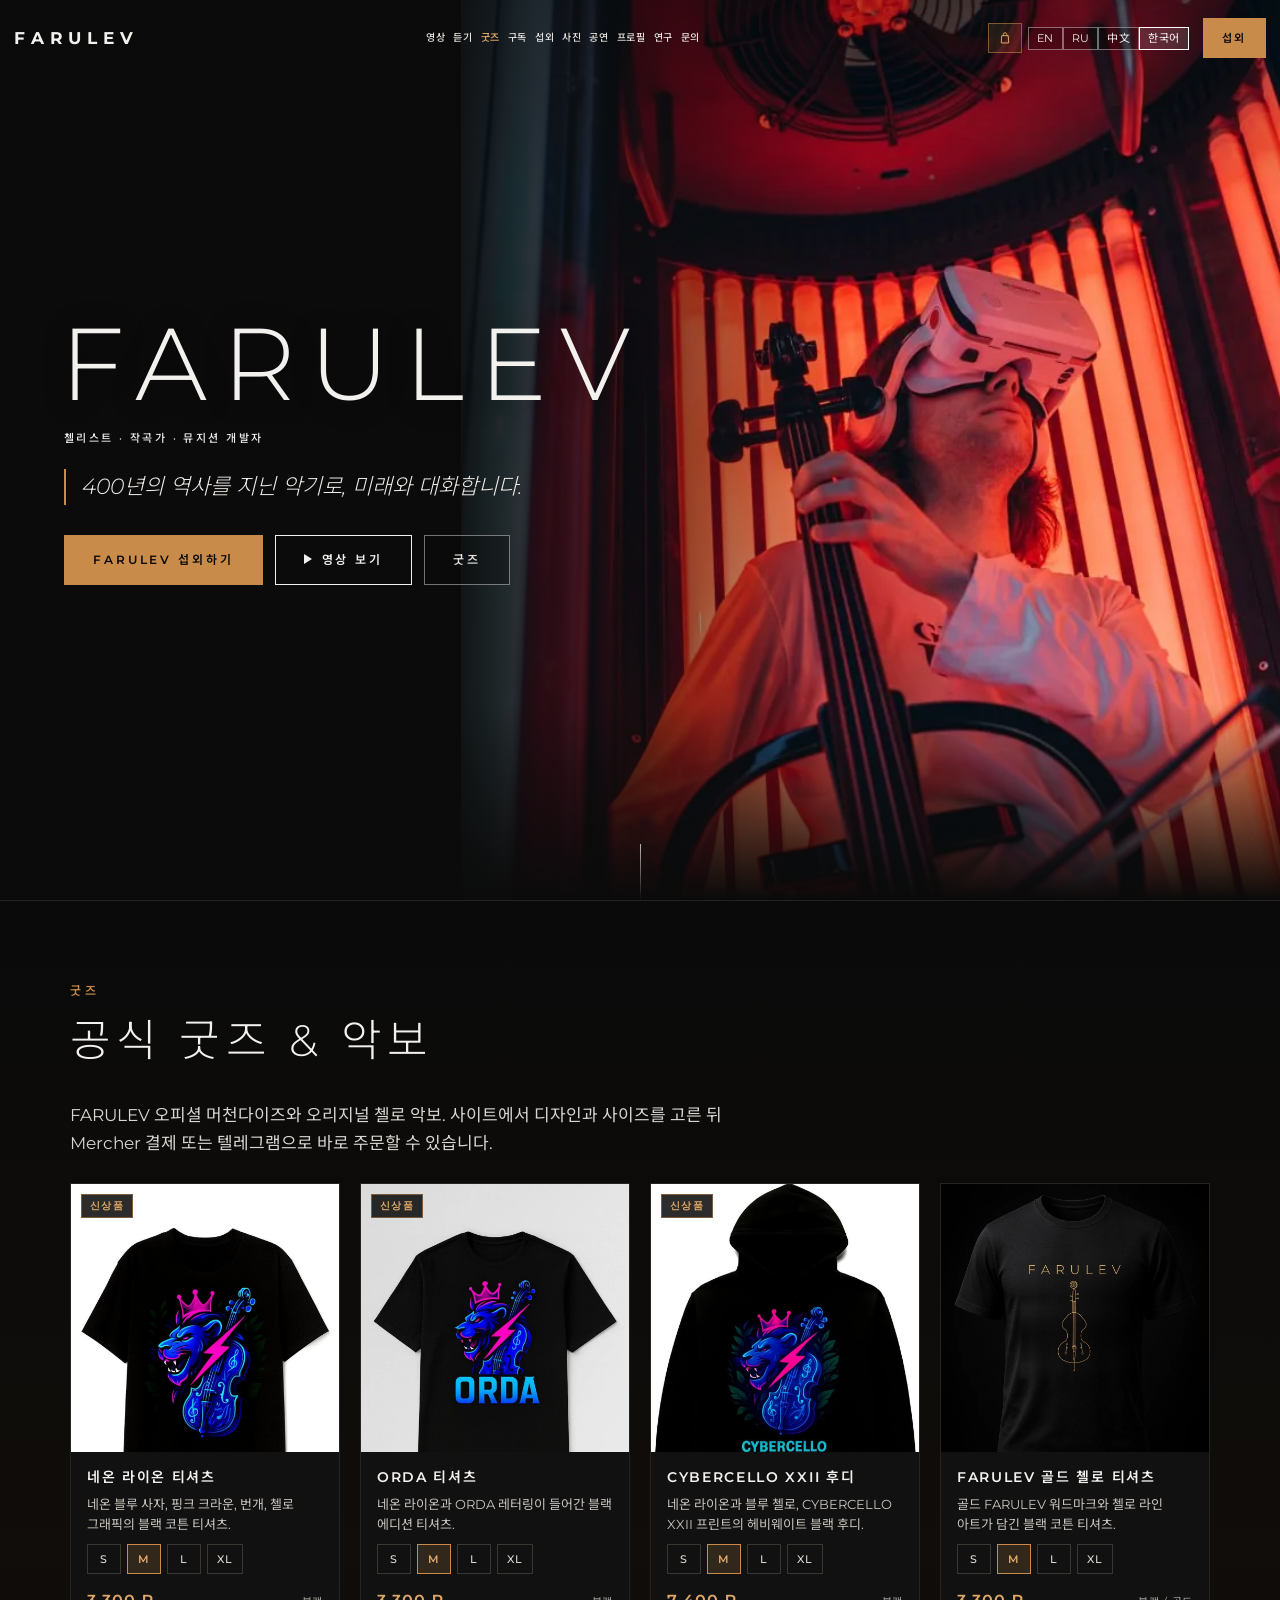
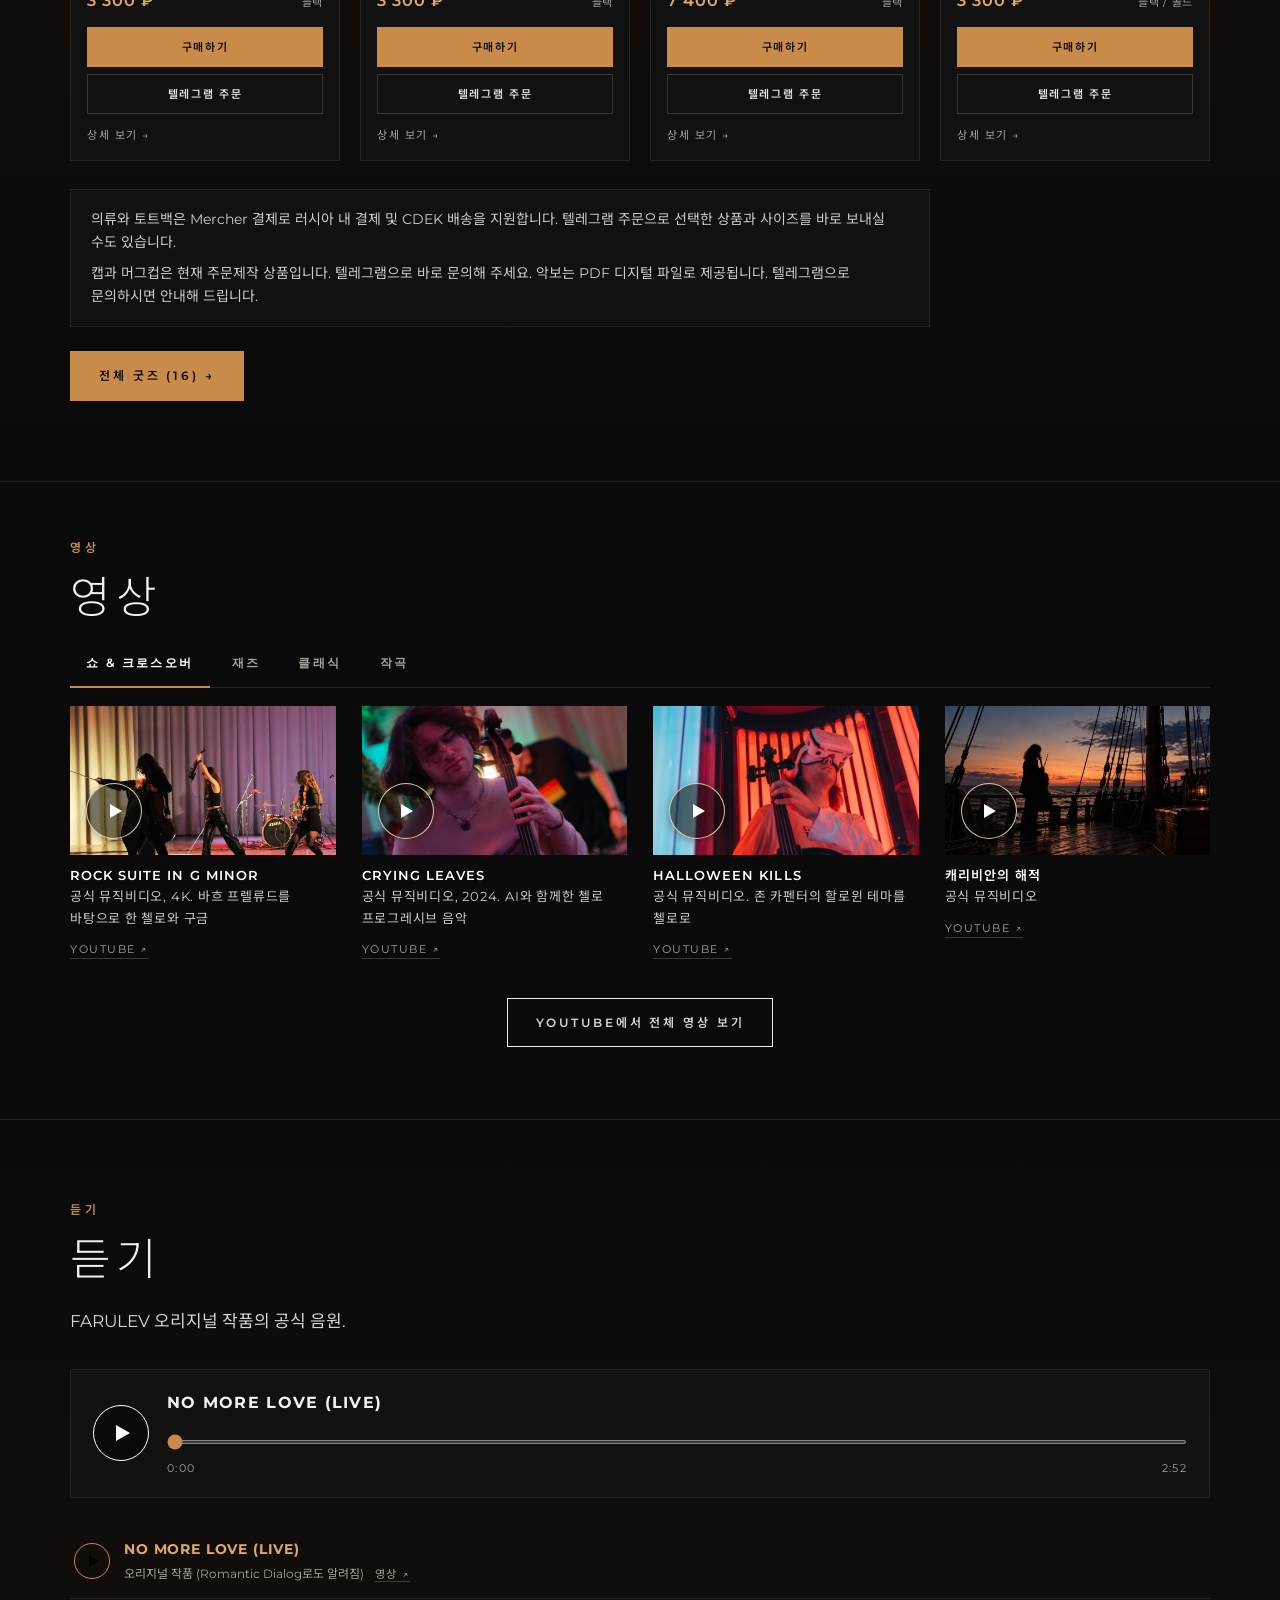
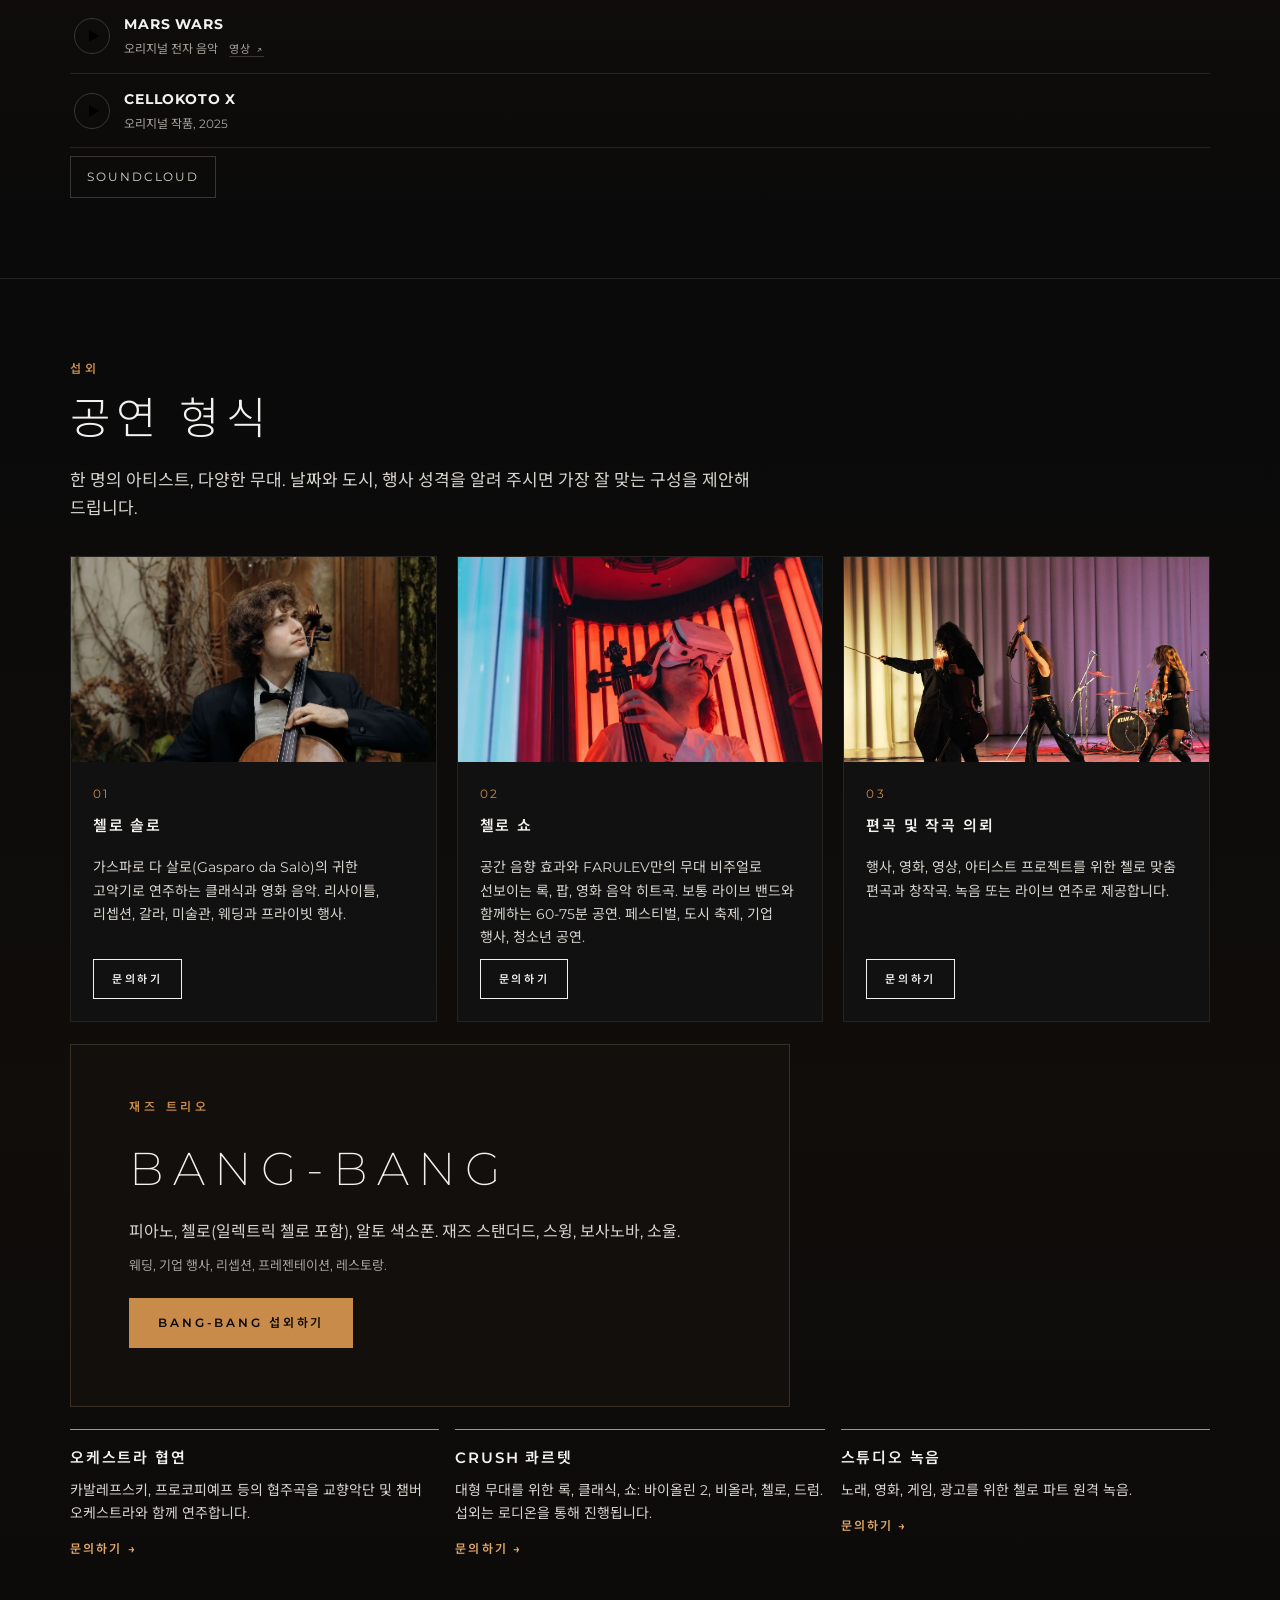
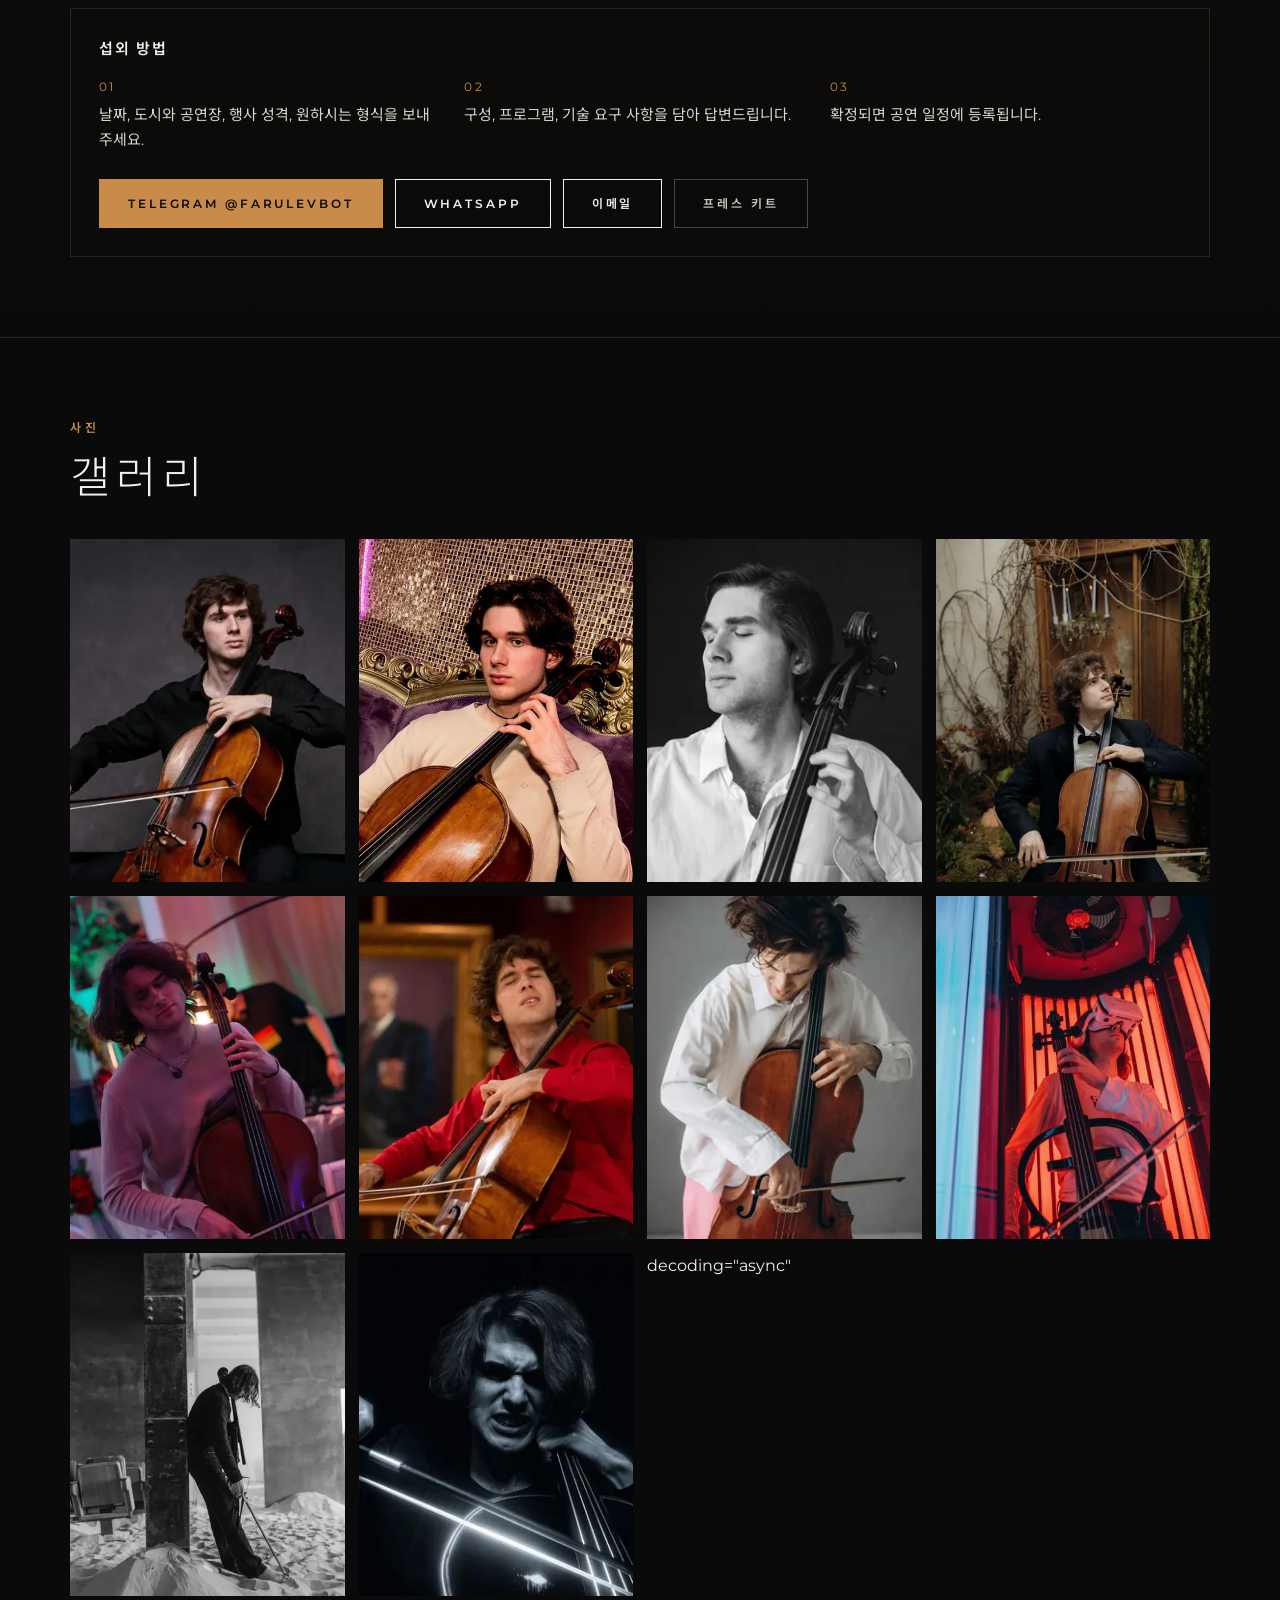
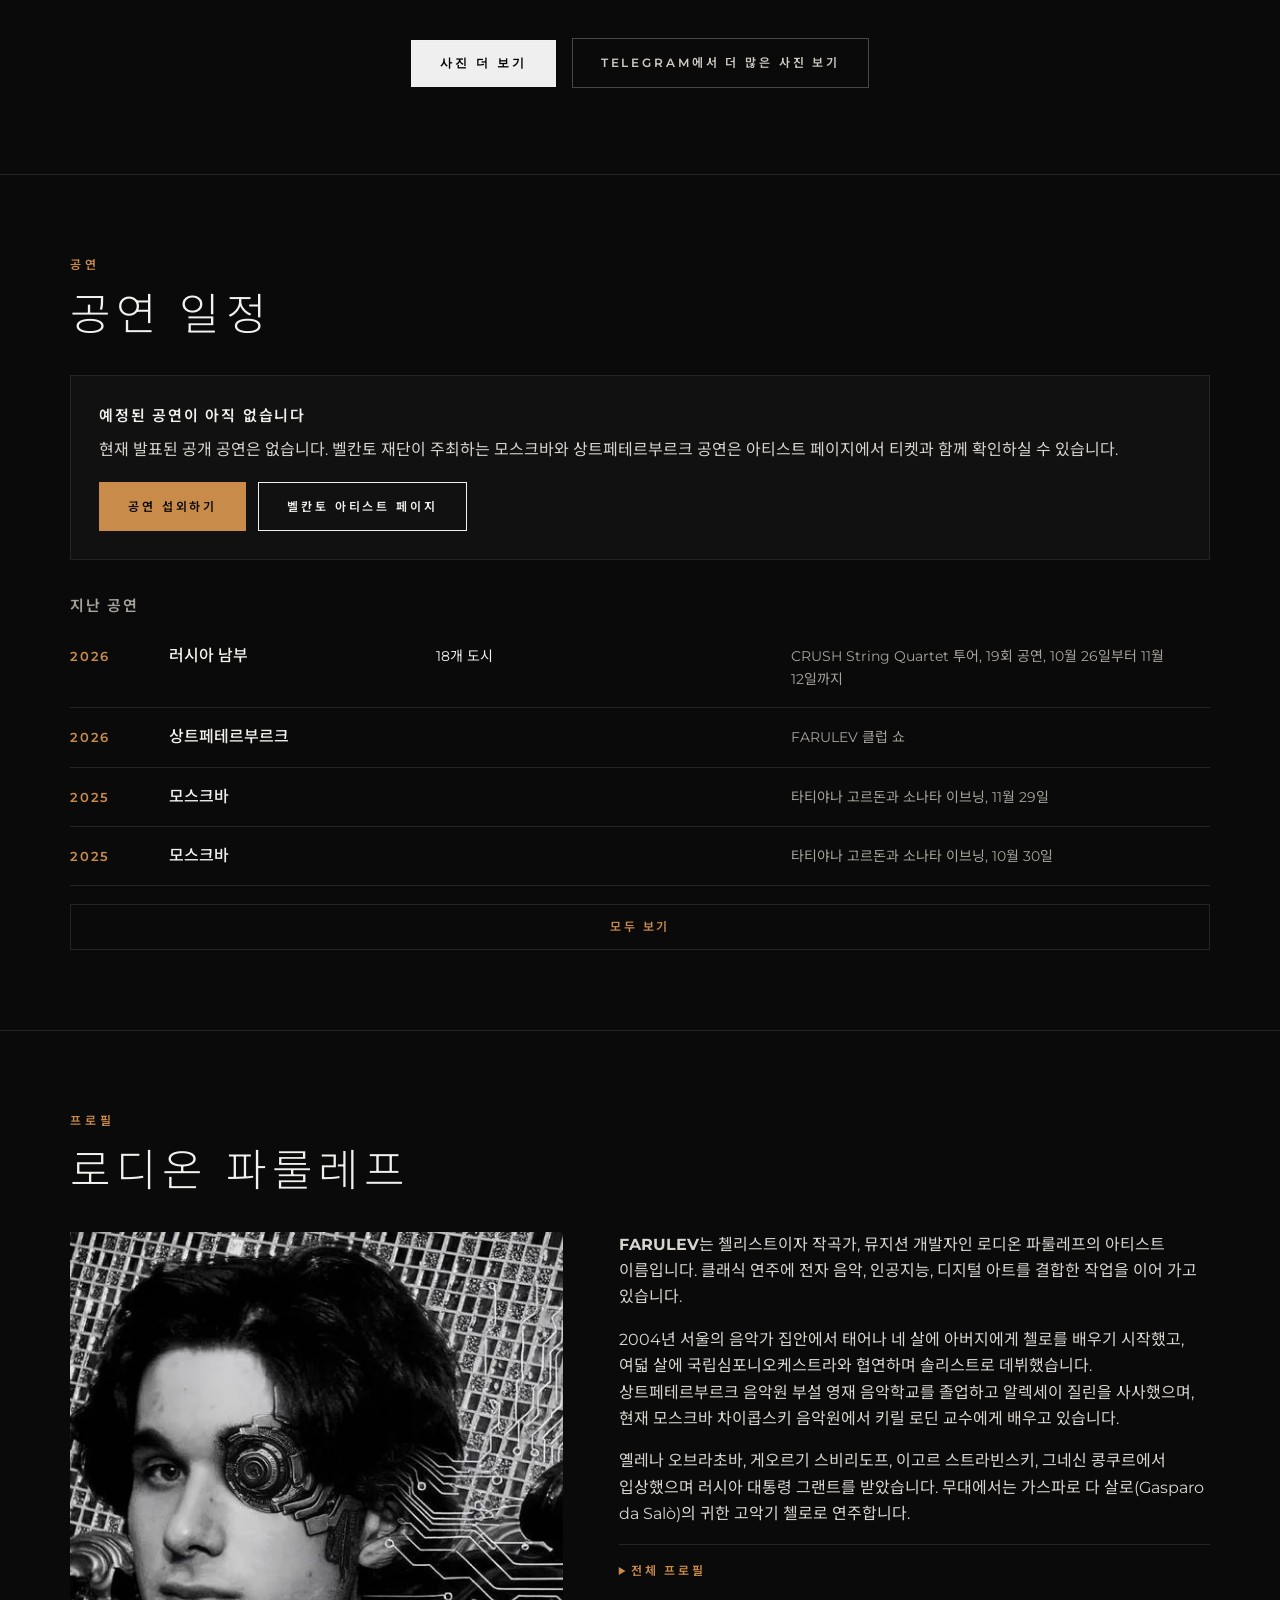
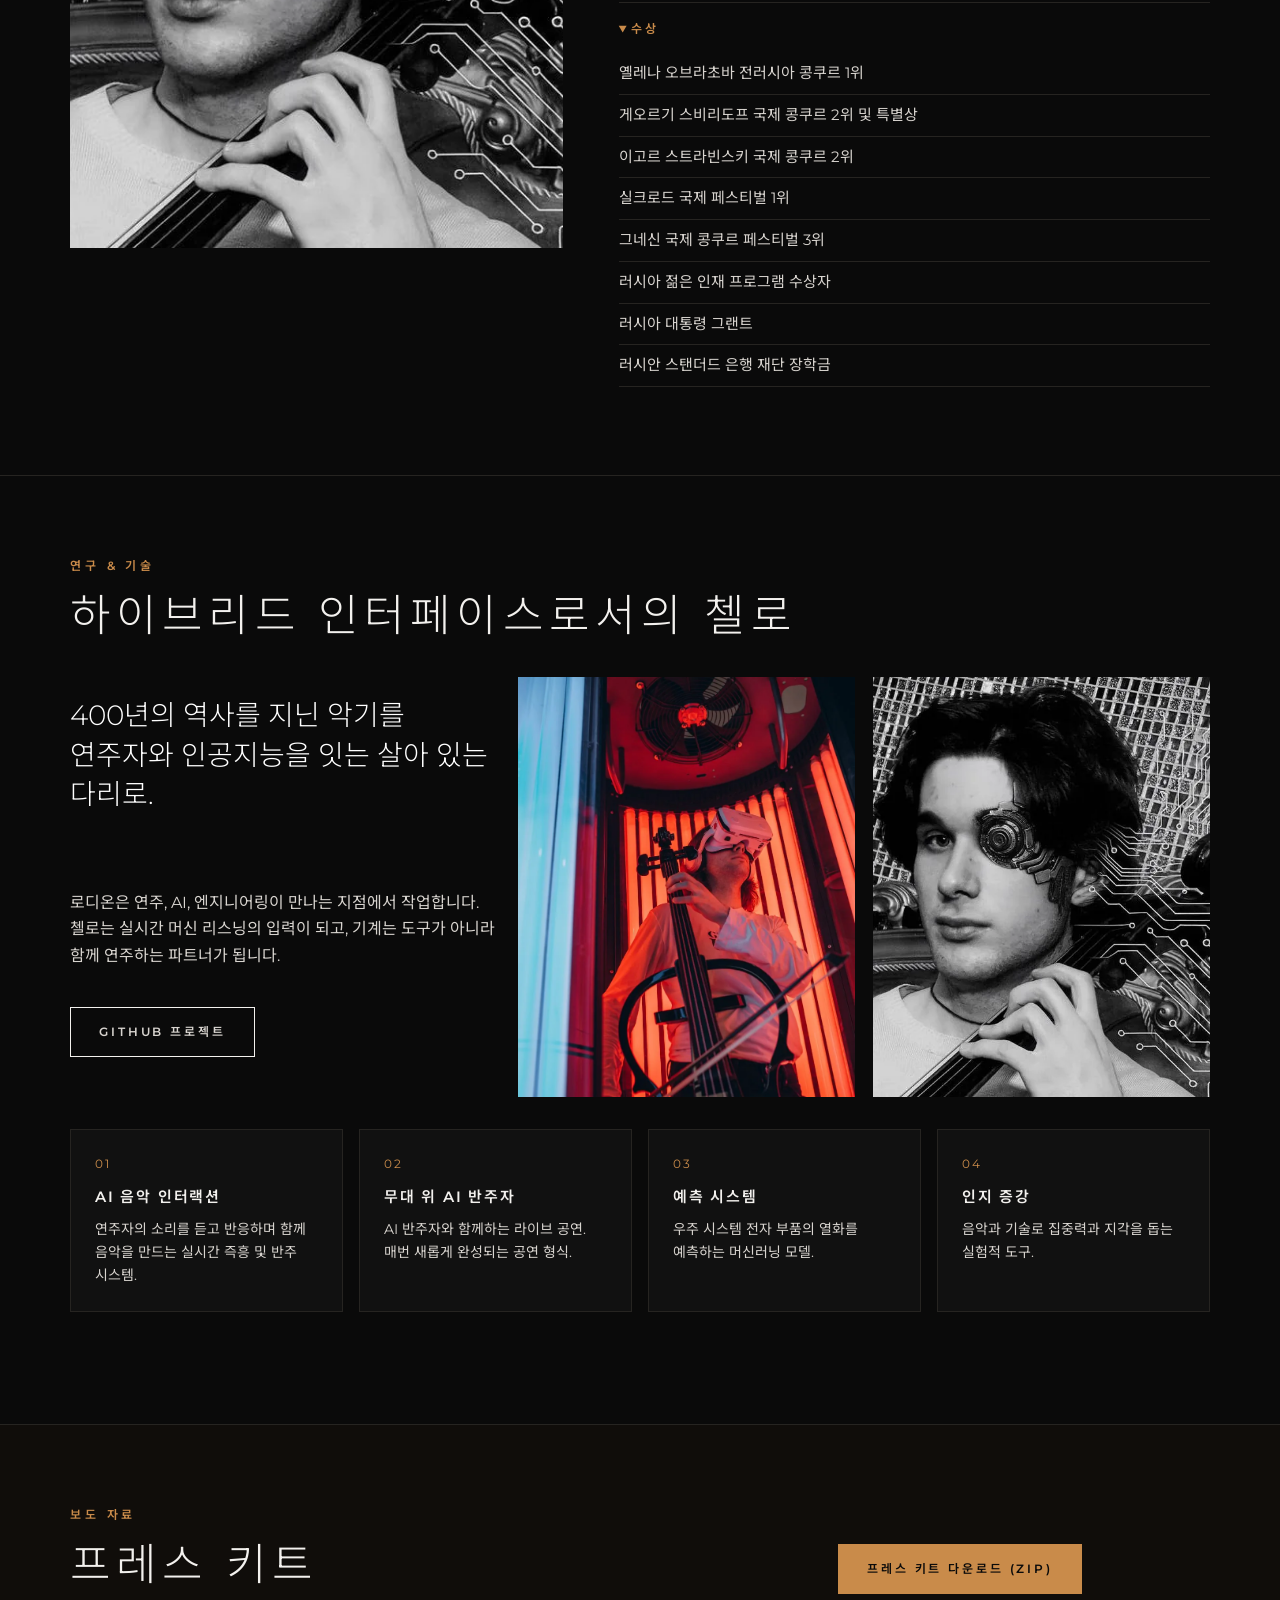
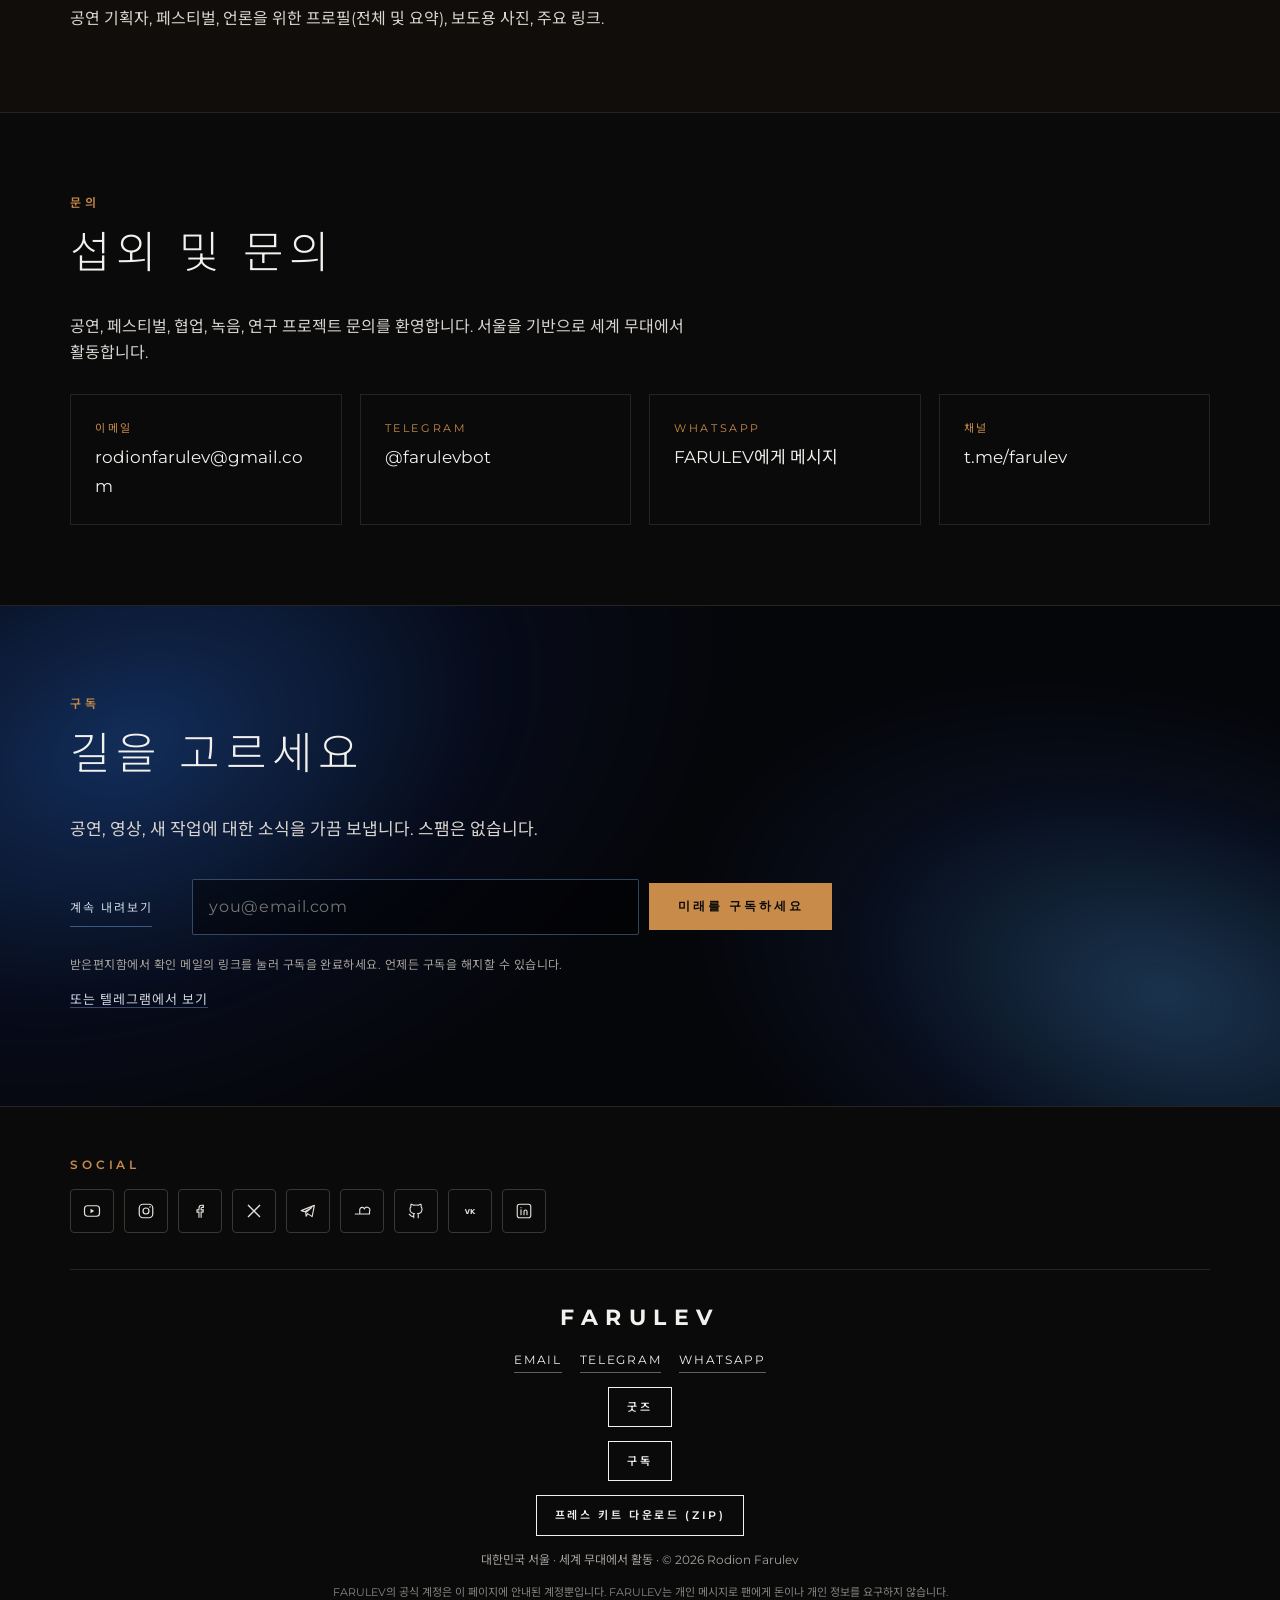
==== commit 0b4a7b3a: "Add on-site Merch & Sheet Music store (/shop) and tighten Watch section" ====
--- a/ko/index.html
+++ b/ko/index.html
@@ -32,15 +32,15 @@
 <link href="https://fonts.googleapis.com/css2?family=Noto+Sans+KR:wght@300;400;500;700&amp;display=swap" rel="stylesheet">
 <link rel="preload" as="image" href="/assets/img/hero-slide-vr-mobile.d25738831a.webp?v=d25738831a" media="(max-width:699px)" type="image/webp">
 <link rel="preload" as="image" href="/assets/img/hero-slide-vr.374fdefdcc.webp?v=374fdefdcc" media="(min-width:700px)" type="image/webp">
-<link rel="stylesheet" href="/assets/css/style.css?v=27dece374d">
+<link rel="stylesheet" href="/assets/css/style.css?v=80f3b18284">
 <script type="application/ld+json">{"@context": "https://schema.org", "@graph": [{"@type": "Person", "@id": "https://farulev.com/#person", "name": "Rodion Farulev", "alternateName": ["FARULEV", "Родион Фарулев"], "url": "https://farulev.com/", "image": "https://farulev.com/assets/img/og-image.jpg?v=759cbd2135", "jobTitle": "Cellist, composer, musician-developer", "birthPlace": {"@type": "Place", "name": "Seoul, South Korea"}, "homeLocation": {"@type": "Place", "name": "Seoul, South Korea"}, "email": "mailto:rodionfarulev@gmail.com", "knowsAbout": ["Cello", "Classical music", "Electronic music", "Artificial intelligence", "Machine learning"], "sameAs": ["https://www.youtube.com/@CyberFarulev", "https://www.instagram.com/cyberfarulev/", "https://www.facebook.com/celle0n", "https://x.com/farulevcello", "https://t.me/farulev", "https://soundcloud.com/farulev", "https://github.com/farulev", "https://vk.com/farulev", "https://www.linkedin.com/in/celleon/", "https://www.belcantofund.com/people/rodion-farulev/"]}, {"@type": "MusicGroup", "@id": "https://farulev.com/#artist", "name": "FARULEV", "genre": ["Classical", "Crossover", "Rock", "Jazz"], "url": "https://farulev.com/", "image": "https://farulev.com/assets/img/og-image.jpg?v=759cbd2135", "member": {"@id": "https://farulev.com/#person"}, "sameAs": ["https://www.youtube.com/@CyberFarulev", "https://www.instagram.com/cyberfarulev/", "https://www.facebook.com/celle0n", "https://x.com/farulevcello", "https://t.me/farulev", "https://soundcloud.com/farulev", "https://github.com/farulev", "https://vk.com/farulev", "https://www.linkedin.com/in/celleon/"]}, {"@type": "WebSite", "url": "https://farulev.com/", "name": "FARULEV", "inLanguage": ["en", "zh-CN", "ko", "ru"]}]}</script>
 </head>
 <body>
 <a class="skip" href="#main">Skip to content</a>
 <header class="top">
  <a class="logo" href="/ko/" aria-label="FARULEV home">FARULEV</a>
- <nav id="nav" class="nav" aria-label="Main"><a href="#watch">영상</a><a href="#listen">듣기</a><a href="#subscribe">구독</a><a href="#book">섭외</a><a href="#gallery">사진</a><a href="#events">공연</a><a href="#about">프로필</a><a href="#research">연구</a><a href="#contact">문의</a><div class="nsoc"><a href="https://www.youtube.com/@CyberFarulev" rel="me noopener" target="_blank" aria-label="YouTube" title="YouTube"><svg viewBox="0 0 24 24"><rect x="2" y="5" width="20" height="14" rx="4" fill="none" stroke="currentColor" stroke-width="1.6"/><path d="M10 9l5 3-5 3z" fill="currentColor"/></svg></a><a href="https://www.instagram.com/cyberfarulev/" rel="me noopener" target="_blank" aria-label="Instagram" title="Instagram"><svg viewBox="0 0 24 24"><rect x="3" y="3" width="18" height="18" rx="5" fill="none" stroke="currentColor" stroke-width="1.6"/><circle cx="12" cy="12" r="4" fill="none" stroke="currentColor" stroke-width="1.6"/><circle cx="17.3" cy="6.7" r="1.1" fill="currentColor"/></svg></a><a href="https://www.facebook.com/celle0n" rel="me noopener" target="_blank" aria-label="Facebook" title="Facebook"><svg viewBox="0 0 24 24"><path d="M13.5 21v-7.5h2.5l.4-3h-2.9V8.7c0-.9.3-1.5 1.5-1.5h1.5V4.5c-.3 0-1.2-.1-2.2-.1-2.2 0-3.7 1.3-3.7 3.8v2.3H8v3h2.6V21" fill="none" stroke="currentColor" stroke-width="1.5"/></svg></a><a href="https://x.com/farulevcello" rel="me noopener" target="_blank" aria-label="X" title="X"><svg viewBox="0 0 24 24"><path d="M4 4l16 16M20 4L4 20" stroke="currentColor" stroke-width="1.8"/></svg></a><a href="https://t.me/farulev" rel="me noopener" target="_blank" aria-label="Telegram" title="Telegram"><svg viewBox="0 0 24 24"><path d="M3 11.5L20.5 4.5 17.5 19.5 11.5 15.5 9.5 19 9 14 17 7.5 7.5 13z" fill="none" stroke="currentColor" stroke-width="1.5" stroke-linejoin="round"/></svg></a><a href="https://soundcloud.com/farulev" rel="me noopener" target="_blank" aria-label="SoundCloud" title="SoundCloud"><svg viewBox="0 0 24 24"><path d="M9 16V9.8A3.3 3.3 0 0 1 15.2 9 3.6 3.6 0 0 1 22 12.4V16M9 16H22M3 16h1.2M5.4 16h1.2M7.6 16h1.2" fill="none" stroke="currentColor" stroke-width="1.5" stroke-linecap="round"/></svg></a><a href="https://github.com/farulev" rel="me noopener" target="_blank" aria-label="GitHub" title="GitHub"><svg viewBox="0 0 24 24"><path d="M9 19c-4 1.3-4-2-6-2.5m12 4.5v-3.5c0-1 .1-1.4-.5-2 2.8-.3 5.5-1.4 5.5-6a4.6 4.6 0 0 0-1.3-3.2 4.2 4.2 0 0 0-.1-3.2s-1.1-.3-3.5 1.3a12 12 0 0 0-6.2 0C6.5 2.8 5.4 3.1 5.4 3.1a4.2 4.2 0 0 0-.1 3.2A4.6 4.6 0 0 0 4 9.5c0 4.6 2.7 5.7 5.5 6-.6.6-.6 1.2-.5 2V21" fill="none" stroke="currentColor" stroke-width="1.5" stroke-linecap="round"/></svg></a><a href="https://vk.com/farulev" rel="me noopener" target="_blank" aria-label="VK" title="VK"><svg viewBox="0 0 24 24"><text x="12" y="16.5" text-anchor="middle" font-size="9" font-weight="700" font-family="system-ui,Arial,sans-serif" fill="currentColor">VK</text></svg></a><a href="https://www.linkedin.com/in/celleon/" rel="me noopener" target="_blank" aria-label="LinkedIn" title="LinkedIn"><svg viewBox="0 0 24 24"><rect x="3" y="3" width="18" height="18" rx="3" fill="none" stroke="currentColor" stroke-width="1.5"/><path d="M8 10.5V17M8 7.5v.2M12 17v-4.2c0-1.3.8-2.1 2-2.1s2 .8 2 2.1V17" fill="none" stroke="currentColor" stroke-width="1.5" stroke-linecap="round"/></svg></a></div></nav>
- <div class="hr"><div class="hsoc"><a href="https://www.youtube.com/@CyberFarulev" rel="me noopener" target="_blank" aria-label="YouTube" title="YouTube"><svg viewBox="0 0 24 24"><rect x="2" y="5" width="20" height="14" rx="4" fill="none" stroke="currentColor" stroke-width="1.6"/><path d="M10 9l5 3-5 3z" fill="currentColor"/></svg></a><a href="https://www.instagram.com/cyberfarulev/" rel="me noopener" target="_blank" aria-label="Instagram" title="Instagram"><svg viewBox="0 0 24 24"><rect x="3" y="3" width="18" height="18" rx="5" fill="none" stroke="currentColor" stroke-width="1.6"/><circle cx="12" cy="12" r="4" fill="none" stroke="currentColor" stroke-width="1.6"/><circle cx="17.3" cy="6.7" r="1.1" fill="currentColor"/></svg></a><a href="https://www.facebook.com/celle0n" rel="me noopener" target="_blank" aria-label="Facebook" title="Facebook"><svg viewBox="0 0 24 24"><path d="M13.5 21v-7.5h2.5l.4-3h-2.9V8.7c0-.9.3-1.5 1.5-1.5h1.5V4.5c-.3 0-1.2-.1-2.2-.1-2.2 0-3.7 1.3-3.7 3.8v2.3H8v3h2.6V21" fill="none" stroke="currentColor" stroke-width="1.5"/></svg></a><a href="https://x.com/farulevcello" rel="me noopener" target="_blank" aria-label="X" title="X"><svg viewBox="0 0 24 24"><path d="M4 4l16 16M20 4L4 20" stroke="currentColor" stroke-width="1.8"/></svg></a><a href="https://t.me/farulev" rel="me noopener" target="_blank" aria-label="Telegram" title="Telegram"><svg viewBox="0 0 24 24"><path d="M3 11.5L20.5 4.5 17.5 19.5 11.5 15.5 9.5 19 9 14 17 7.5 7.5 13z" fill="none" stroke="currentColor" stroke-width="1.5" stroke-linejoin="round"/></svg></a><a href="https://soundcloud.com/farulev" rel="me noopener" target="_blank" aria-label="SoundCloud" title="SoundCloud"><svg viewBox="0 0 24 24"><path d="M9 16V9.8A3.3 3.3 0 0 1 15.2 9 3.6 3.6 0 0 1 22 12.4V16M9 16H22M3 16h1.2M5.4 16h1.2M7.6 16h1.2" fill="none" stroke="currentColor" stroke-width="1.5" stroke-linecap="round"/></svg></a></div><nav class="langs" aria-label="Language"><details class="lang-dd"><summary aria-label="Language">KO</summary><div class="lang-dd-list"><a class="lang" href="/" hreflang="en" lang="en">EN</a><a class="lang" href="/ru/" hreflang="ru" lang="ru">RU</a><a class="lang" href="/zh/" hreflang="zh-CN" lang="zh-CN">中文</a><a class="lang on" aria-current="page" href="/ko/" hreflang="ko" lang="ko">한국어</a></div></details><span class="lang-inline"><a class="lang" href="/" hreflang="en" lang="en">EN</a><a class="lang" href="/ru/" hreflang="ru" lang="ru">RU</a><a class="lang" href="/zh/" hreflang="zh-CN" lang="zh-CN">中文</a><a class="lang on" aria-current="page" href="/ko/" hreflang="ko" lang="ko">한국어</a></span></nav><a class="btn acc sm hbook" href="#book">섭외</a>
+ <nav id="nav" class="nav" aria-label="Main"><a href="#watch">영상</a><a href="#listen">듣기</a><a class="nav-shop" href="/ko/shop/">굿즈</a><a href="#subscribe">구독</a><a href="#book">섭외</a><a href="#gallery">사진</a><a href="#events">공연</a><a href="#about">프로필</a><a href="#research">연구</a><a href="#contact">문의</a><div class="nsoc"><a href="https://www.youtube.com/@CyberFarulev" rel="me noopener" target="_blank" aria-label="YouTube" title="YouTube"><svg viewBox="0 0 24 24"><rect x="2" y="5" width="20" height="14" rx="4" fill="none" stroke="currentColor" stroke-width="1.6"/><path d="M10 9l5 3-5 3z" fill="currentColor"/></svg></a><a href="https://www.instagram.com/cyberfarulev/" rel="me noopener" target="_blank" aria-label="Instagram" title="Instagram"><svg viewBox="0 0 24 24"><rect x="3" y="3" width="18" height="18" rx="5" fill="none" stroke="currentColor" stroke-width="1.6"/><circle cx="12" cy="12" r="4" fill="none" stroke="currentColor" stroke-width="1.6"/><circle cx="17.3" cy="6.7" r="1.1" fill="currentColor"/></svg></a><a href="https://www.facebook.com/celle0n" rel="me noopener" target="_blank" aria-label="Facebook" title="Facebook"><svg viewBox="0 0 24 24"><path d="M13.5 21v-7.5h2.5l.4-3h-2.9V8.7c0-.9.3-1.5 1.5-1.5h1.5V4.5c-.3 0-1.2-.1-2.2-.1-2.2 0-3.7 1.3-3.7 3.8v2.3H8v3h2.6V21" fill="none" stroke="currentColor" stroke-width="1.5"/></svg></a><a href="https://x.com/farulevcello" rel="me noopener" target="_blank" aria-label="X" title="X"><svg viewBox="0 0 24 24"><path d="M4 4l16 16M20 4L4 20" stroke="currentColor" stroke-width="1.8"/></svg></a><a href="https://t.me/farulev" rel="me noopener" target="_blank" aria-label="Telegram" title="Telegram"><svg viewBox="0 0 24 24"><path d="M3 11.5L20.5 4.5 17.5 19.5 11.5 15.5 9.5 19 9 14 17 7.5 7.5 13z" fill="none" stroke="currentColor" stroke-width="1.5" stroke-linejoin="round"/></svg></a><a href="https://soundcloud.com/farulev" rel="me noopener" target="_blank" aria-label="SoundCloud" title="SoundCloud"><svg viewBox="0 0 24 24"><path d="M9 16V9.8A3.3 3.3 0 0 1 15.2 9 3.6 3.6 0 0 1 22 12.4V16M9 16H22M3 16h1.2M5.4 16h1.2M7.6 16h1.2" fill="none" stroke="currentColor" stroke-width="1.5" stroke-linecap="round"/></svg></a><a href="https://github.com/farulev" rel="me noopener" target="_blank" aria-label="GitHub" title="GitHub"><svg viewBox="0 0 24 24"><path d="M9 19c-4 1.3-4-2-6-2.5m12 4.5v-3.5c0-1 .1-1.4-.5-2 2.8-.3 5.5-1.4 5.5-6a4.6 4.6 0 0 0-1.3-3.2 4.2 4.2 0 0 0-.1-3.2s-1.1-.3-3.5 1.3a12 12 0 0 0-6.2 0C6.5 2.8 5.4 3.1 5.4 3.1a4.2 4.2 0 0 0-.1 3.2A4.6 4.6 0 0 0 4 9.5c0 4.6 2.7 5.7 5.5 6-.6.6-.6 1.2-.5 2V21" fill="none" stroke="currentColor" stroke-width="1.5" stroke-linecap="round"/></svg></a><a href="https://vk.com/farulev" rel="me noopener" target="_blank" aria-label="VK" title="VK"><svg viewBox="0 0 24 24"><text x="12" y="16.5" text-anchor="middle" font-size="9" font-weight="700" font-family="system-ui,Arial,sans-serif" fill="currentColor">VK</text></svg></a><a href="https://www.linkedin.com/in/celleon/" rel="me noopener" target="_blank" aria-label="LinkedIn" title="LinkedIn"><svg viewBox="0 0 24 24"><rect x="3" y="3" width="18" height="18" rx="3" fill="none" stroke="currentColor" stroke-width="1.5"/><path d="M8 10.5V17M8 7.5v.2M12 17v-4.2c0-1.3.8-2.1 2-2.1s2 .8 2 2.1V17" fill="none" stroke="currentColor" stroke-width="1.5" stroke-linecap="round"/></svg></a></div></nav>
+ <div class="hr"><div class="hsoc"><a href="https://www.youtube.com/@CyberFarulev" rel="me noopener" target="_blank" aria-label="YouTube" title="YouTube"><svg viewBox="0 0 24 24"><rect x="2" y="5" width="20" height="14" rx="4" fill="none" stroke="currentColor" stroke-width="1.6"/><path d="M10 9l5 3-5 3z" fill="currentColor"/></svg></a><a href="https://www.instagram.com/cyberfarulev/" rel="me noopener" target="_blank" aria-label="Instagram" title="Instagram"><svg viewBox="0 0 24 24"><rect x="3" y="3" width="18" height="18" rx="5" fill="none" stroke="currentColor" stroke-width="1.6"/><circle cx="12" cy="12" r="4" fill="none" stroke="currentColor" stroke-width="1.6"/><circle cx="17.3" cy="6.7" r="1.1" fill="currentColor"/></svg></a><a href="https://www.facebook.com/celle0n" rel="me noopener" target="_blank" aria-label="Facebook" title="Facebook"><svg viewBox="0 0 24 24"><path d="M13.5 21v-7.5h2.5l.4-3h-2.9V8.7c0-.9.3-1.5 1.5-1.5h1.5V4.5c-.3 0-1.2-.1-2.2-.1-2.2 0-3.7 1.3-3.7 3.8v2.3H8v3h2.6V21" fill="none" stroke="currentColor" stroke-width="1.5"/></svg></a><a href="https://x.com/farulevcello" rel="me noopener" target="_blank" aria-label="X" title="X"><svg viewBox="0 0 24 24"><path d="M4 4l16 16M20 4L4 20" stroke="currentColor" stroke-width="1.8"/></svg></a><a href="https://t.me/farulev" rel="me noopener" target="_blank" aria-label="Telegram" title="Telegram"><svg viewBox="0 0 24 24"><path d="M3 11.5L20.5 4.5 17.5 19.5 11.5 15.5 9.5 19 9 14 17 7.5 7.5 13z" fill="none" stroke="currentColor" stroke-width="1.5" stroke-linejoin="round"/></svg></a><a href="https://soundcloud.com/farulev" rel="me noopener" target="_blank" aria-label="SoundCloud" title="SoundCloud"><svg viewBox="0 0 24 24"><path d="M9 16V9.8A3.3 3.3 0 0 1 15.2 9 3.6 3.6 0 0 1 22 12.4V16M9 16H22M3 16h1.2M5.4 16h1.2M7.6 16h1.2" fill="none" stroke="currentColor" stroke-width="1.5" stroke-linecap="round"/></svg></a></div><a class="hshop" href="/ko/shop/" aria-label="굿즈" title="굿즈"><svg viewBox="0 0 24 24" aria-hidden="true"><path d="M6.5 8h11l1 12.5H5.5L6.5 8z" fill="none" stroke="currentColor" stroke-width="1.7" stroke-linejoin="round"/><path d="M9 8V6a3 3 0 0 1 6 0v2" fill="none" stroke="currentColor" stroke-width="1.7" stroke-linecap="round"/></svg><span>굿즈</span></a><nav class="langs" aria-label="Language"><details class="lang-dd"><summary aria-label="Language">KO</summary><div class="lang-dd-list"><a class="lang" href="/" hreflang="en" lang="en">EN</a><a class="lang" href="/ru/" hreflang="ru" lang="ru">RU</a><a class="lang" href="/zh/" hreflang="zh-CN" lang="zh-CN">中文</a><a class="lang on" aria-current="page" href="/ko/" hreflang="ko" lang="ko">한국어</a></div></details><span class="lang-inline"><a class="lang" href="/" hreflang="en" lang="en">EN</a><a class="lang" href="/ru/" hreflang="ru" lang="ru">RU</a><a class="lang" href="/zh/" hreflang="zh-CN" lang="zh-CN">中文</a><a class="lang on" aria-current="page" href="/ko/" hreflang="ko" lang="ko">한국어</a></span></nav><a class="btn acc sm hbook" href="#book">섭외</a>
  <button class="burger" aria-label="Menu" aria-expanded="false" aria-controls="nav"><span></span><span></span><span></span></button></div>
 </header>
 <main id="main">
@@ -51,14 +51,14 @@
   <p class="role">첼리스트 &middot; 작곡가 &middot; 뮤지션 개발자</p>
   <blockquote>400년의 역사를 지닌 악기로, 미래와 대화합니다.</blockquote>
   
-  <div class="ctas"><a class="btn acc" href="#book">FARULEV 섭외하기</a><a class="btn" href="#watch"><span class="pi"></span>영상 보기</a></div>
+  <div class="ctas"><a class="btn acc" href="#book">FARULEV 섭외하기</a><a class="btn" href="#watch"><span class="pi"></span>영상 보기</a><a class="btn sub-cta" href="/ko/shop/">굿즈</a></div>
  </div>
- <a class="scroll" href="#watch" aria-label="Scroll"></a>
+ <a class="scroll" href="#shop" aria-label="Scroll"></a>
 </section>
+<section id="shop" class="shop"><div class="wrap"><p class="kicker">굿즈</p><h2>공식 굿즈 & 악보</h2><p class="lead">FARULEV 오피셜 머천다이즈와 오리지널 첼로 악보. 사이트에서 디자인과 사이즈를 고른 뒤 Mercher 결제 또는 텔레그램으로 바로 주문할 수 있습니다.</p><div class="shop-grid"><article class="product" data-pid="lion-tee" data-cat="apparel"><button type="button" class="ph p-open" aria-label="네온 라이온 티셔츠"><span class="pbadge">신상품</span><img src="/assets/img/merch/lion-tee.webp?v=eec11745b9" alt="네온 라이온과 블루 첼로 프린트의 블랙 티셔츠" width="1024" height="1024" loading="lazy"></button><div class="info"><h3><button type="button" class="ptitle-btn p-open">네온 라이온 티셔츠</button></h3><p class="desc">네온 블루 사자, 핑크 크라운, 번개, 첼로 그래픽의 블랙 코튼 티셔츠.</p><div class="sizes" role="radiogroup" aria-label="사이즈"><button type="button" class="sz" data-size="S" role="radio" aria-checked="false">S</button><button type="button" class="sz on" data-size="M" role="radio" aria-checked="true">M</button><button type="button" class="sz" data-size="L" role="radio" aria-checked="false">L</button><button type="button" class="sz" data-size="XL" role="radio" aria-checked="false">XL</button></div><div class="pmeta-row"><p class="price">3&nbsp;300&nbsp;&#8381;</p><span class="pcolor">블랙</span></div><div class="pacts"><a class="btn acc xs" href="https://farulev.mercher.pro" target="_blank" rel="noopener">구매하기</a><a class="btn xs tg-btn tg-order" href="https://t.me/farulevbot?text=%EC%A3%BC%EB%AC%B8%3A%20%EB%84%A4%EC%98%A8%20%EB%9D%BC%EC%9D%B4%EC%98%A8%20%ED%8B%B0%EC%85%94%EC%B8%A0%20%28M%29%20-%203%20300%20%E2%82%BD" target="_blank" rel="noopener">텔레그램 주문</a></div><button type="button" class="pdet-link p-open">상세 보기 &rarr;</button></div></article><article class="product" data-pid="orda-tee" data-cat="apparel"><button type="button" class="ph p-open" aria-label="ORDA 티셔츠"><span class="pbadge">신상품</span><img src="/assets/img/merch/orda-tee.webp?v=dc5a7390ff" alt="네온 라이온 아트워크가 있는 블랙 ORDA 티셔츠" width="1024" height="1024" loading="lazy"></button><div class="info"><h3><button type="button" class="ptitle-btn p-open">ORDA 티셔츠</button></h3><p class="desc">네온 라이온과 ORDA 레터링이 들어간 블랙 에디션 티셔츠.</p><div class="sizes" role="radiogroup" aria-label="사이즈"><button type="button" class="sz" data-size="S" role="radio" aria-checked="false">S</button><button type="button" class="sz on" data-size="M" role="radio" aria-checked="true">M</button><button type="button" class="sz" data-size="L" role="radio" aria-checked="false">L</button><button type="button" class="sz" data-size="XL" role="radio" aria-checked="false">XL</button></div><div class="pmeta-row"><p class="price">3&nbsp;300&nbsp;&#8381;</p><span class="pcolor">블랙</span></div><div class="pacts"><a class="btn acc xs" href="https://farulev.mercher.pro" target="_blank" rel="noopener">구매하기</a><a class="btn xs tg-btn tg-order" href="https://t.me/farulevbot?text=%EC%A3%BC%EB%AC%B8%3A%20ORDA%20%ED%8B%B0%EC%85%94%EC%B8%A0%20%28M%29%20-%203%20300%20%E2%82%BD" target="_blank" rel="noopener">텔레그램 주문</a></div><button type="button" class="pdet-link p-open">상세 보기 &rarr;</button></div></article><article class="product" data-pid="cybercello-xxii-hoodie" data-cat="apparel"><button type="button" class="ph p-open" aria-label="CYBERCELLO XXII 후디"><span class="pbadge">신상품</span><img src="/assets/img/merch/cybercello-xxii-hoodie.webp?v=bca41cba3c" alt="네온 라이온과 CYBERCELLO XXII 프린트 블랙 후디" width="1024" height="1024" loading="lazy"></button><div class="info"><h3><button type="button" class="ptitle-btn p-open">CYBERCELLO XXII 후디</button></h3><p class="desc">네온 라이온과 블루 첼로, CYBERCELLO XXII 프린트의 헤비웨이트 블랙 후디.</p><div class="sizes" role="radiogroup" aria-label="사이즈"><button type="button" class="sz" data-size="S" role="radio" aria-checked="false">S</button><button type="button" class="sz on" data-size="M" role="radio" aria-checked="true">M</button><button type="button" class="sz" data-size="L" role="radio" aria-checked="false">L</button><button type="button" class="sz" data-size="XL" role="radio" aria-checked="false">XL</button></div><div class="pmeta-row"><p class="price">7&nbsp;400&nbsp;&#8381;</p><span class="pcolor">블랙</span></div><div class="pacts"><a class="btn acc xs" href="https://farulev.mercher.pro" target="_blank" rel="noopener">구매하기</a><a class="btn xs tg-btn tg-order" href="https://t.me/farulevbot?text=%EC%A3%BC%EB%AC%B8%3A%20CYBERCELLO%20XXII%20%ED%9B%84%EB%94%94%20%28M%29%20-%207%20400%20%E2%82%BD" target="_blank" rel="noopener">텔레그램 주문</a></div><button type="button" class="pdet-link p-open">상세 보기 &rarr;</button></div></article><article class="product" data-pid="farulev-gold-tee" data-cat="apparel"><button type="button" class="ph p-open" aria-label="FARULEV 골드 첼로 티셔츠"><img src="/assets/img/merch/farulev-gold-tee.webp?v=496a49717e" alt="골드 FARULEV 워드마크와 첼로 라인 아트가 있는 블랙 티셔츠" width="1024" height="1024" loading="lazy"></button><div class="info"><h3><button type="button" class="ptitle-btn p-open">FARULEV 골드 첼로 티셔츠</button></h3><p class="desc">골드 FARULEV 워드마크와 첼로 라인 아트가 담긴 블랙 코튼 티셔츠.</p><div class="sizes" role="radiogroup" aria-label="사이즈"><button type="button" class="sz" data-size="S" role="radio" aria-checked="false">S</button><button type="button" class="sz on" data-size="M" role="radio" aria-checked="true">M</button><button type="button" class="sz" data-size="L" role="radio" aria-checked="false">L</button><button type="button" class="sz" data-size="XL" role="radio" aria-checked="false">XL</button></div><div class="pmeta-row"><p class="price">3&nbsp;300&nbsp;&#8381;</p><span class="pcolor">블랙 / 골드</span></div><div class="pacts"><a class="btn acc xs" href="https://farulev.mercher.pro/g/futbolka-farulev-gold-cello" target="_blank" rel="noopener">구매하기</a><a class="btn xs tg-btn tg-order" href="https://t.me/farulevbot?text=%EC%A3%BC%EB%AC%B8%3A%20FARULEV%20%EA%B3%A8%EB%93%9C%20%EC%B2%BC%EB%A1%9C%20%ED%8B%B0%EC%85%94%EC%B8%A0%20%28M%29%20-%203%20300%20%E2%82%BD" target="_blank" rel="noopener">텔레그램 주문</a></div><button type="button" class="pdet-link p-open">상세 보기 &rarr;</button></div></article></div><div class="shop-note"><p>의류와 토트백은 Mercher 결제로 러시아 내 결제 및 CDEK 배송을 지원합니다. 텔레그램 주문으로 선택한 상품과 사이즈를 바로 보내실 수도 있습니다.</p><p>캡과 머그컵은 현재 주문제작 상품입니다. 텔레그램으로 바로 문의해 주세요. 악보는 PDF 디지털 파일로 제공됩니다. 텔레그램으로 문의하시면 안내해 드립니다.</p></div><div class="shop-cta-row"><a class="btn acc" href="/ko/shop/">전체 굿즈 (16) &rarr;</a></div></div></section>
 
 <section id="watch"><div class="wrap">
  <p class="kicker">영상</p><h2>영상</h2>
- <p class="lead">강렬한 현대 쇼: 일렉트릭 첼로, 록과 영화 음악, 라이브 밴드, FARULEV의 무대 비주얼. 페스티벌, 도시 무대, 기업 행사에 맞춰 구성합니다.</p>
  <div class="tabs" role="tablist"><button role="tab" class="tab on" aria-selected="true" data-tab="show">쇼 &amp; 크로스오버</button><button role="tab" class="tab" aria-selected="false" data-tab="jazz">재즈</button><button role="tab" class="tab" aria-selected="false" data-tab="classical">클래식</button><button role="tab" class="tab" aria-selected="false" data-tab="composer">작곡</button></div>
  <div class="panel on" data-panel="show" role="tabpanel"><div class="vgrid four"><div class="v"><div class="sv"><img class="poster" src="/assets/video/17E5AvyTybU.jpg?v=7152afda92" alt="" width="960" height="540" decoding="async"><video controls preload="none" playsinline webkit-playsinline aria-label="Rock Suite in G minor"><source src="/assets/video/17E5AvyTybU.mp4?v=81669205d3" type="video/mp4"></video><button type="button" class="svp" aria-label="Play Rock Suite in G minor"><span class="play"></span></button></div><p class="vcap"><b>Rock Suite in G minor</b>공식 뮤직비디오, 4K. 바흐 프렐류드를 바탕으로 한 첼로와 구금</p><p class="vext"><a class="alt" href="https://youtu.be/17E5AvyTybU" target="_blank" rel="noopener">YouTube &#8599;</a></p></div><div class="v"><div class="sv"><img class="poster" src="/assets/video/DfV1zVK0y44.jpg?v=5379ae9301" alt="" width="960" height="540" decoding="async"><video controls preload="none" playsinline webkit-playsinline aria-label="Crying Leaves"><source src="/assets/video/DfV1zVK0y44.mp4?v=fda8dfa974" type="video/mp4"></video><button type="button" class="svp" aria-label="Play Crying Leaves"><span class="play"></span></button></div><p class="vcap"><b>Crying Leaves</b>공식 뮤직비디오, 2024. AI와 함께한 첼로 프로그레시브 음악</p><p class="vext"><a class="alt" href="https://youtu.be/DfV1zVK0y44" target="_blank" rel="noopener">YouTube &#8599;</a></p></div><div class="v"><div class="sv"><img class="poster" src="/assets/video/tEaMrW90JpY.jpg?v=4bb5a4674f" alt="" width="960" height="540" decoding="async"><video controls preload="none" playsinline webkit-playsinline aria-label="Halloween Kills"><source src="/assets/video/tEaMrW90JpY.mp4?v=eddecaddcb" type="video/mp4"></video><button type="button" class="svp" aria-label="Play Halloween Kills"><span class="play"></span></button></div><p class="vcap"><b>Halloween Kills</b>공식 뮤직비디오. 존 카펜터의 할로윈 테마를 첼로로</p><p class="vext"><a class="alt" href="https://youtu.be/tEaMrW90JpY" target="_blank" rel="noopener">YouTube &#8599;</a></p></div><div class="v"><div class="sv"><img class="poster" src="/assets/video/P0O40vWPLYE.jpg?v=2dd987cf6f" alt="" width="960" height="540" decoding="async"><video controls preload="none" playsinline webkit-playsinline aria-label="캐리비안의 해적"><source src="/assets/video/P0O40vWPLYE.mp4?v=701d658d68" type="video/mp4"></video><button type="button" class="svp" aria-label="Play 캐리비안의 해적"><span class="play"></span></button></div><p class="vcap"><b>캐리비안의 해적</b>공식 뮤직비디오</p><p class="vext"><a class="alt" href="https://youtu.be/P0O40vWPLYE" target="_blank" rel="noopener">YouTube &#8599;</a></p></div></div></div><div class="panel" data-panel="jazz" role="tabpanel"><div class="vgrid one"><div class="v"><div class="sv"><img class="poster" src="/assets/video/9B6ANooLEN4.jpg?v=7633c0e9f6" alt="" width="960" height="540" decoding="async"><video controls preload="none" playsinline webkit-playsinline aria-label="BANG-BANG: Fly Me To The Moon"><source src="/assets/video/9B6ANooLEN4.mp4?v=da3a31365e" type="video/mp4"></video><button type="button" class="svp" aria-label="Play BANG-BANG: Fly Me To The Moon"><span class="play"></span></button></div><p class="vcap"><b>BANG-BANG: Fly Me To The Moon</b>공식 영상, 4K. 색소폰, 피아노, 피치카토 첼로</p><p class="vext"><a class="alt" href="https://youtu.be/9B6ANooLEN4" target="_blank" rel="noopener">YouTube &#8599;</a></p></div></div></div><div class="panel" data-panel="classical" role="tabpanel"><div class="vgrid four"><div class="v"><div class="sv"><img class="poster" src="/assets/video/Jzk7kFboErQ.jpg?v=2566d20a0d" alt="" width="960" height="540" decoding="async"><video controls preload="none" playsinline webkit-playsinline aria-label="왕벌의 비행"><source src="/assets/video/Jzk7kFboErQ.mp4?v=ba6cf4639f" type="video/mp4"></video><button type="button" class="svp" aria-label="Play 왕벌의 비행"><span class="play"></span></button></div><p class="vcap"><b>왕벌의 비행</b>림스키코르사코프. 라이브, 피아노 울리야나 뎨그탸레바</p><p class="vext"><a class="alt" href="https://youtu.be/Jzk7kFboErQ" target="_blank" rel="noopener">YouTube &#8599;</a></p></div><div class="v"><div class="sv"><img class="poster" src="/assets/video/1NKZUy1KCTc.jpg?v=06872bb665" alt="" width="960" height="540" decoding="async"><video controls preload="none" playsinline webkit-playsinline aria-label="바흐: 무반주 첼로 모음곡 1번, 프렐류드"><source src="/assets/video/1NKZUy1KCTc.mp4?v=6defe96c8b" type="video/mp4"></video><button type="button" class="svp" aria-label="Play 바흐: 무반주 첼로 모음곡 1번, 프렐류드"><span class="play"></span></button></div><p class="vcap"><b>바흐: 무반주 첼로 모음곡 1번, 프렐류드</b>공식 영상. 상트페테르부르크 에르미타주 앞 궁전 광장</p><p class="vext"><a class="alt" href="https://youtu.be/1NKZUy1KCTc" target="_blank" rel="noopener">YouTube &#8599;</a></p></div><div class="v"><div class="sv"><img class="poster" src="/assets/video/hUnl1lfKtos.jpg?v=008e900372" alt="" width="960" height="540" decoding="async"><video controls preload="none" playsinline webkit-playsinline aria-label="새의 노래"><source src="/assets/video/hUnl1lfKtos.mp4?v=f02b426fc3" type="video/mp4"></video><button type="button" class="svp" aria-label="Play 새의 노래"><span class="play"></span></button></div><p class="vcap"><b>새의 노래</b>공식 뮤직비디오. 파블로 카잘스</p><p class="vext"><a class="alt" href="https://youtu.be/hUnl1lfKtos" target="_blank" rel="noopener">YouTube &#8599;</a></p></div><div class="v"><div class="sv"><img class="poster" src="/assets/video/m0UeVkcI5eM.jpg?v=3c122bfc16" alt="" width="960" height="540" decoding="async"><video controls preload="none" playsinline webkit-playsinline aria-label="보칼리즈"><source src="/assets/video/m0UeVkcI5eM.mp4?v=f8eb9feaf9" type="video/mp4"></video><button type="button" class="svp" aria-label="Play 보칼리즈"><span class="play"></span></button></div><p class="vcap"><b>보칼리즈</b>라흐마니노프. 라이브</p><p class="vext"><a class="alt" href="https://youtu.be/m0UeVkcI5eM" target="_blank" rel="noopener">YouTube &#8599;</a></p></div></div></div><div class="panel" data-panel="composer" role="tabpanel"><div class="vgrid two"><div class="v"><div class="sv"><img class="poster" src="/assets/video/IylBXnj3SwQ.jpg?v=bd411b2fb9" alt="" width="960" height="540" decoding="async"><video controls preload="none" playsinline webkit-playsinline aria-label="Linggang Guli Guli Watcha Mushroom Cats"><source src="/assets/video/IylBXnj3SwQ.mp4?v=a4c7bc7e65" type="video/mp4"></video><button type="button" class="svp" aria-label="Play Linggang Guli Guli Watcha Mushroom Cats"><span class="play"></span></button></div><p class="vcap"><b>Linggang Guli Guli Watcha Mushroom Cats</b>애니메이션 단편. 음악과 애니메이션: 로디온 파룰레프</p><p class="vext"><a class="alt" href="https://youtu.be/IylBXnj3SwQ" target="_blank" rel="noopener">YouTube &#8599;</a></p></div><div class="v"><div class="sv"><img class="poster" src="/assets/video/jGtzenVGYZI.jpg?v=f922e84776" alt="" width="960" height="540" decoding="async"><video controls preload="none" playsinline webkit-playsinline aria-label="Cybercello"><source src="/assets/video/jGtzenVGYZI.mp4?v=6789b8e7bf" type="video/mp4"></video><button type="button" class="svp" aria-label="Play Cybercello"><span class="play"></span></button></div><p class="vcap"><b>Cybercello</b>공식 영상. 로디온 파룰레프의 오리지널 비주얼 작업</p><p class="vext"><a class="alt" href="https://youtu.be/jGtzenVGYZI" target="_blank" rel="noopener">YouTube &#8599;</a></p></div></div></div>
  <p class="center"><a class="btn" href="https://www.youtube.com/@CyberFarulev" target="_blank" rel="noopener">YouTube에서 전체 영상 보기</a></p>
@@ -136,6 +136,7 @@
  <div class="fbot">
   <div class="logo">FARULEV</div>
   <p class="fcontact"><a href="mailto:rodionfarulev@gmail.com">Email</a><a href="https://t.me/farulevbot" target="_blank" rel="noopener">Telegram</a><a href="https://wa.me/message/OKL5R6RD77RZG1" target="_blank" rel="noopener">WhatsApp</a></p>
+  <a class="btn sm" href="/ko/shop/">굿즈</a>
   <a class="btn sm" href="#subscribe">구독</a>
   <a class="btn sm" href="/press/FARULEV_press_kit.zip?v=f61ffd1d15" download>프레스 키트 다운로드 (ZIP)</a>
   <p>대한민국 서울 &middot; 세계 무대에서 활동 &middot; &copy; 2026 Rodion Farulev</p>
@@ -144,6 +145,7 @@
 </div></footer>
 <div class="mbar"><a href="#book" class="acc" aria-label="섭외"><span class="mi"><svg viewBox="0 0 24 24" aria-hidden="true"><rect x="5" y="3.5" width="14" height="17" rx="1.5" fill="none" stroke="currentColor" stroke-width="1.7"/><path d="M8 8h8M8 12h8M8 16h5" fill="none" stroke="currentColor" stroke-width="1.7" stroke-linecap="round"/></svg></span><span class="ml">섭외</span></a><a href="https://t.me/farulevbot" target="_blank" rel="noopener" class="" aria-label="Telegram"><span class="mi"><svg viewBox="0 0 24 24" aria-hidden="true"><path d="M3 11.5L20.5 4.5 17.5 19.5 11.5 15.5 9.5 19 9 14 17 7.5 7.5 13z" fill="none" stroke="currentColor" stroke-width="1.6" stroke-linejoin="round"/></svg></span><span class="ml">TG</span></a><a href="https://wa.me/message/OKL5R6RD77RZG1" target="_blank" rel="noopener" class="" aria-label="WhatsApp"><span class="mi"><svg viewBox="0 0 24 24" aria-hidden="true"><path d="M5 19l1.2-3.2A8 8 0 1 1 19 12a8 8 0 0 1-11.2 7.3L5 19z" fill="none" stroke="currentColor" stroke-width="1.7"/><path d="M9.2 9.8c.2-.5.3-.8.8-.8h.6c.2 0 .4.2.5.5l.5 1.2c.1.3 0 .5-.2.7l-.5.5c.4.8 1.2 1.6 2 2l.5-.5c.2-.2.5-.3.7-.2l1.2.5c.3.1.5.3.5.5v.6c0 .5-.3.6-.8.8A6 6 0 0 1 9.2 9.8z" fill="currentColor"/></svg></span><span class="ml">WA</span></a><a href="mailto:rodionfarulev@gmail.com" class="" aria-label="Email"><span class="mi"><svg viewBox="0 0 24 24" aria-hidden="true"><rect x="3.5" y="5.5" width="17" height="13" rx="1.5" fill="none" stroke="currentColor" stroke-width="1.7"/><path d="M4 7l8 6 8-6" fill="none" stroke="currentColor" stroke-width="1.7" stroke-linejoin="round"/></svg></span><span class="ml">메일</span></a></div>
 <div class="lb" role="dialog" aria-modal="true"><button class="x" aria-label="닫기">&times;</button><button class="pv" aria-label="이전">&#8249;</button><img alt=""><button class="nx" aria-label="다음">&#8250;</button></div>
-<script src="/assets/js/main.js?v=5b81b43cf4" defer></script>
+<div class="pmodal" role="dialog" aria-modal="true" aria-labelledby="pm-title"><div class="pm-box"><button type="button" class="pm-close" aria-label="닫기">&times;</button><div class="pm-gal"><div class="pm-main"><img src="" alt=""></div><div class="pm-thumbs" hidden></div></div><div class="pm-body"><p class="pm-k"></p><h3 class="pm-title" id="pm-title"></h3><p class="pm-price"></p><p class="pm-color"></p><p class="pm-desc"></p><div class="pm-sz-wrap"><p class="pm-sz-label">사이즈</p><div class="sizes pm-sizes" role="radiogroup" aria-label="사이즈"></div></div><div class="pacts"><a class="btn acc xs pm-buy" href="https://farulev.mercher.pro" target="_blank" rel="noopener">구매하기</a><a class="btn xs tg-btn tg-order pm-tg" href="https://t.me/farulevbot" target="_blank" rel="noopener">텔레그램 주문</a></div><p class="pm-note"></p></div></div></div><script id="shop-data" type="application/json">{"store_url": "https://farulev.mercher.pro", "tg_base": "https://t.me/farulevbot", "email": "rodionfarulev@gmail.com", "china": false, "kicker": "굿즈", "buy_label": "구매하기", "tg_label": "텔레그램 주문", "order_prefix": "주문: ", "delivery_note": "의류와 토트백은 Mercher 결제로 러시아 내 결제 및 CDEK 배송을 지원합니다. 텔레그램 주문으로 선택한 상품과 사이즈를 바로 보내실 수도 있습니다.", "mto_note": "캡과 머그컵은 현재 주문제작 상품입니다. 텔레그램으로 바로 문의해 주세요.", "digital_note": "악보는 PDF 디지털 파일로 제공됩니다. 텔레그램으로 문의하시면 안내해 드립니다.", "products": [{"id": "lion-tee", "cat": "apparel", "name": "네온 라이온 티셔츠", "desc": "네온 블루 사자, 핑크 크라운, 번개, 첼로 그래픽의 블랙 코튼 티셔츠.", "alt": "네온 라이온과 블루 첼로 프린트의 블랙 티셔츠", "color": "블랙", "badge": "신상품", "price_fmt": "3 300 ₽", "sizes": ["S", "M", "L", "XL"], "img": "/assets/img/merch/lion-tee.webp?v=eec11745b9", "gallery": ["/assets/img/merch/lion-tee.webp?v=eec11745b9"], "buy_url": "https://farulev.mercher.pro", "made_to_order": false, "digital": false}, {"id": "orda-tee", "cat": "apparel", "name": "ORDA 티셔츠", "desc": "네온 라이온과 ORDA 레터링이 들어간 블랙 에디션 티셔츠.", "alt": "네온 라이온 아트워크가 있는 블랙 ORDA 티셔츠", "color": "블랙", "badge": "신상품", "price_fmt": "3 300 ₽", "sizes": ["S", "M", "L", "XL"], "img": "/assets/img/merch/orda-tee.webp?v=dc5a7390ff", "gallery": ["/assets/img/merch/orda-tee.webp?v=dc5a7390ff"], "buy_url": "https://farulev.mercher.pro", "made_to_order": false, "digital": false}, {"id": "cybercello-xxii-hoodie", "cat": "apparel", "name": "CYBERCELLO XXII 후디", "desc": "네온 라이온과 블루 첼로, CYBERCELLO XXII 프린트의 헤비웨이트 블랙 후디.", "alt": "네온 라이온과 CYBERCELLO XXII 프린트 블랙 후디", "color": "블랙", "badge": "신상품", "price_fmt": "7 400 ₽", "sizes": ["S", "M", "L", "XL"], "img": "/assets/img/merch/cybercello-xxii-hoodie.webp?v=bca41cba3c", "gallery": ["/assets/img/merch/cybercello-xxii-hoodie.webp?v=bca41cba3c"], "buy_url": "https://farulev.mercher.pro", "made_to_order": false, "digital": false}, {"id": "farulev-gold-tee", "cat": "apparel", "name": "FARULEV 골드 첼로 티셔츠", "desc": "골드 FARULEV 워드마크와 첼로 라인 아트가 담긴 블랙 코튼 티셔츠.", "alt": "골드 FARULEV 워드마크와 첼로 라인 아트가 있는 블랙 티셔츠", "color": "블랙 / 골드", "badge": "", "price_fmt": "3 300 ₽", "sizes": ["S", "M", "L", "XL"], "img": "/assets/img/merch/farulev-gold-tee.webp?v=496a49717e", "gallery": ["/assets/img/merch/farulev-gold-tee.webp?v=496a49717e", "/assets/img/merch/print-tee-front.webp?v=d9c598821b"], "buy_url": "https://farulev.mercher.pro/g/futbolka-farulev-gold-cello", "made_to_order": false, "digital": false}]}</script>
+<script src="/assets/js/main.js?v=9835415245" defer></script>
 </body>
 </html>
--- a/assets/css/style.css
+++ b/assets/css/style.css
@@ -1,7 +1,7 @@
 :root{--bg:#0a0a0a;--bg2:#111;--fg:#f3f1ee;--mut:#a7a39d;--line:#262421;--acc:#c98b4a;--acc2:#e0a868;--max:1180px;--r:4px}
 *{box-sizing:border-box;margin:0;padding:0}
-html{scroll-behavior:smooth;-webkit-text-size-adjust:100%}
-body{background:var(--bg);color:var(--fg);font:400 16px/1.65 Montserrat,system-ui,-apple-system,"Segoe UI",Roboto,sans-serif;-webkit-font-smoothing:antialiased}
+html{overflow-x:clip;scroll-behavior:smooth;-webkit-text-size-adjust:100%}
+body{overflow-x:clip;background:var(--bg);color:var(--fg);font:400 16px/1.65 Montserrat,system-ui,-apple-system,"Segoe UI",Roboto,sans-serif;-webkit-font-smoothing:antialiased}
 img{max-width:100%;height:auto;display:block}
 video{max-width:100%;display:block}
 a{color:inherit;text-decoration:none}
@@ -21,7 +21,10 @@
 .top.solid{background:rgba(10,10,10,.92);backdrop-filter:blur(8px);border-bottom:1px solid var(--line)}
 .logo{font-weight:700;letter-spacing:.34em;font-size:17px}
 .nav{display:none}
-.nav a{font-size:12px;letter-spacing:.2em;text-transform:uppercase;font-weight:500;padding:8px 10px;color:#e6e2dd}
+.nav a{font-size:9.5px;letter-spacing:.04em;text-transform:uppercase;font-weight:500;padding:8px 3px;color:#e6e2dd;white-space:nowrap}
+.nav a.on{color:var(--acc2)}
+@media(min-width:1280px){.nav a{font-size:10px;letter-spacing:.06em;padding:8px 4px}}
+@media(min-width:1480px){.nav a{font-size:11px;letter-spacing:.1em;padding:8px 6px}}
 .lang{border:1px solid #555;padding:4px 8px!important;margin-left:8px}
 .burger{background:none;border:0;color:var(--fg);width:40px;height:40px;cursor:pointer;display:flex;flex-direction:column;justify-content:center;gap:6px;align-items:center}
 .burger span{display:block;width:24px;height:1.5px;background:currentColor}
@@ -30,7 +33,8 @@
 
 .nav.open a{font-size:16px;padding:12px 0;border-bottom:1px solid var(--line)}
 .nav.open .lang{display:inline-block;width:max-content;margin:16px 0 0}
-@media(min-width:1000px){.burger{display:none}.nav{display:flex;align-items:center}.top{padding:22px 40px}}
+@media(min-width:1000px){.burger{display:none}.nav{display:flex;align-items:center}.top{padding:18px 14px;gap:8px}}
+@media(min-width:1360px){.top{padding:22px 36px}}
 /* hero: side composition on desktop so the portrait stays sharp; face kept in frame on mobile */
 .hero{position:relative;min-height:100svh;display:flex;align-items:flex-end;overflow:hidden;border:0;padding:0;background:#0a0a0a}
 .hero-slides{position:absolute;inset:0}
@@ -97,7 +101,8 @@
 .ev .pr{color:var(--mut);font-size:14px}
 @media(min-width:900px){.ev{grid-template-columns:4.8rem 0.85fr 1.15fr 1.45fr;gap:8px 22px;align-items:baseline}}
 /* about */
-.about-grid{display:grid;gap:36px}
+.about-grid{display:grid;grid-template-columns:minmax(0,1fr);gap:36px}
+.about-grid>div{min-width:0;overflow-wrap:anywhere}
 .about-grid .ph{position:relative;width:100%;aspect-ratio:4/5;overflow:hidden;background:#111}
 .about-slides{position:absolute;inset:0}
 .about-slide.as-cyborg img{object-position:50% 50%}
@@ -117,26 +122,26 @@
 /* research */
 .cards{display:grid;gap:16px;grid-template-columns:1fr;margin:32px 0}
 @media(min-width:700px){.cards{grid-template-columns:1fr 1fr}}
-@media(min-width:1100px){.cards{grid-template-columns:repeat(4,1fr)}}
-.card{border:1px solid var(--line);padding:24px;background:var(--bg2)}
+@media(min-width:1100px){.cards{grid-template-columns:repeat(4,minmax(0,1fr))}}
+.card{min-width:0;overflow-wrap:anywhere;border:1px solid var(--line);padding:24px;background:var(--bg2)}
 .card .n{color:var(--acc);font-size:12px;letter-spacing:.2em;margin-bottom:12px;display:block}
 .card p{font-size:14px}
 /* Mobile: photo, text, photo, text — full-width 4:5, no narrow columns.
    Desktop: text left, two portraits side by side on the right. */
-.research-top{display:flex;flex-direction:column;gap:22px}
+.research-top{min-width:0;display:flex;flex-direction:column;gap:22px}
 .research-top .rph{position:relative;width:100%;aspect-ratio:4/5;overflow:hidden;background:#111;margin:0}
 .research-top .rph img{position:absolute;inset:0;width:100%;height:100%;max-width:none;object-fit:cover;object-position:50% 18%;display:block}
 .research-top .rs-gh{margin:0}
 @media(min-width:900px){
   .research-top{display:grid;grid-template-columns:1.15fr .9fr .9fr;grid-template-rows:auto auto auto;column-gap:18px;row-gap:18px;align-items:center}
-  .research-top .lede{grid-column:1;grid-row:1}
+  .research-top .lede{min-width:0;overflow-wrap:anywhere;grid-column:1;grid-row:1}
   .research-top .rs-p{grid-column:1;grid-row:2}
   .research-top .rs-gh{grid-column:1;grid-row:3;align-self:start}
   .research-top .rph-a{grid-column:2;grid-row:1 / span 3;align-self:stretch}
   .research-top .rph-b{grid-column:3;grid-row:1 / span 3;align-self:stretch}
   .research-top .rph{aspect-ratio:auto;min-height:420px}
 }
-.lede{font-size:clamp(20px,2.6vw,28px);font-weight:300;line-height:1.4;color:#fff;margin-bottom:18px}
+.lede{overflow-wrap:anywhere;font-size:clamp(20px,2.6vw,28px);font-weight:300;line-height:1.4;color:#fff;margin-bottom:18px}
 /* press/contact */
 .press{display:grid;gap:24px;align-items:center}
 @media(min-width:800px){.press{grid-template-columns:2fr 1fr}}
@@ -155,7 +160,8 @@
 .hr{display:flex;align-items:center;gap:6px}
 .btn.sm{padding:10px 18px;font-size:11px}
 .btn.ghost{border-color:#4a4642;color:#cfcac4}
-.top .hbook{display:inline-block}
+.top .hbook{display:inline-block;white-space:nowrap}
+@media(min-width:1000px) and (max-width:1279px){.top .logo{font-size:15px;letter-spacing:.24em}.top .hbook{padding:9px 11px;letter-spacing:.08em;font-size:10.5px}.hr .langs{margin-right:4px}.hr .langs .lang{padding:5px 6px!important;font-size:10px!important}}
 .pi{display:inline-block;border-style:solid;border-width:5px 0 5px 8px;border-color:transparent transparent transparent currentColor;margin-right:10px;vertical-align:0}
 .scroll{position:absolute;left:50%;bottom:0;width:1px;height:56px;background:linear-gradient(#fff,transparent);z-index:3;opacity:.7;animation:sc 2.4s infinite}
 @keyframes sc{0%{transform:scaleY(0);transform-origin:top}50%{transform:scaleY(1);transform-origin:top}51%{transform-origin:bottom}100%{transform:scaleY(0);transform-origin:bottom}}
@@ -221,8 +227,8 @@
 .nav.open .nsoc{display:flex;flex-wrap:wrap;gap:10px;margin:22px 0 4px;padding-top:6px}
 .nav.open .nsoc a{width:44px;height:44px;padding:0;border:1px solid #3a3733;border-radius:4px;display:grid;place-items:center;border-bottom:1px solid #3a3733}
 .nav.open .nsoc svg{width:18px;height:18px}
-@media(min-width:1200px){
-  .hsoc{display:flex;align-items:center;gap:6px;margin-right:12px}
+@media(min-width:1740px){
+  .hsoc{display:flex;align-items:center;gap:6px;margin-right:10px}
   .hsoc a{width:34px;height:34px;border:1px solid rgba(255,255,255,.22);border-radius:4px;display:grid;place-items:center;color:#eee}
   .hsoc a:hover{border-color:var(--acc);color:var(--acc2)}
   .hsoc svg{width:15px;height:15px}
@@ -238,12 +244,7 @@
 .mbar .ml{display:block;max-width:100%;overflow:hidden;text-overflow:ellipsis}
 body{padding-bottom:72px}
 @media(min-width:1000px){.mbar{display:none}body{padding-bottom:0}}
-@media(max-width:999px){
-  .top{padding:12px 12px;gap:8px}
-  .logo{font-size:15px;letter-spacing:.2em;flex:0 1 auto;min-width:0}
-  .hr{flex:0 0 auto;gap:6px}
-  .top .hbook{padding:8px 10px;letter-spacing:.08em;font-size:11px}
-  .burger{flex:0 0 40px;width:40px}
+@media(max-width:1199px){
   .hr .lang-inline{display:none}
   .hr .lang-dd{display:block;position:relative;margin:0 2px 0 0}
   .hr .lang-dd summary{list-style:none;cursor:pointer;border:1px solid rgba(255,255,255,.5);padding:6px 10px;font-size:11px;letter-spacing:.08em;color:#fff;line-height:1;background:rgba(0,0,0,.3);min-width:2.4em;text-align:center}
@@ -254,7 +255,14 @@
   .hr .lang-dd-list .lang{margin:0!important;padding:8px 12px!important;font-size:12px!important;border:0!important;background:transparent}
   .hr .lang-dd-list .lang.on{background:rgba(255,255,255,.12)}
 }
-@media(min-width:1000px){
+@media(max-width:999px){
+  .top{padding:12px 12px;gap:8px}
+  .logo{font-size:15px;letter-spacing:.2em;flex:0 1 auto;min-width:0}
+  .hr{flex:0 0 auto;gap:6px}
+  .top .hbook{padding:8px 10px;letter-spacing:.08em;font-size:11px}
+  .burger{flex:0 0 40px;width:40px}
+}
+@media(min-width:1200px){
   .hr .lang-dd{display:none}
   .hr .lang-inline{display:inline-flex}
 }
@@ -354,6 +362,7 @@
 .sr{position:absolute;width:1px;height:1px;padding:0;margin:-1px;overflow:hidden;clip:rect(0,0,0,0);white-space:nowrap;border:0}
 /* subscribe */
 .subscribe{position:relative;overflow:hidden;background:#05060a;padding:88px 0 96px;border-top:1px solid var(--line)}
+.subscribe{position:relative;overflow:hidden}
 .subscribe:before,.subscribe:after{content:"";position:absolute;pointer-events:none;inset:auto}
 .subscribe:before{width:70%;height:140%;left:-10%;top:-40%;background:radial-gradient(ellipse at 30% 40%,rgba(40,110,220,.38) 0%,rgba(20,50,140,.12) 42%,transparent 70%);transform:rotate(-18deg);filter:blur(8px)}
 .subscribe:after{width:55%;height:120%;right:-8%;top:10%;background:radial-gradient(ellipse at 70% 50%,rgba(80,170,255,.28) 0%,rgba(30,80,180,.1) 45%,transparent 70%);transform:rotate(16deg);filter:blur(10px)}
@@ -421,3 +430,89 @@
 @media(prefers-reduced-motion:reduce){
   .hero-slide,.about-slide{transition:none}
 }
+
+/* shop */
+.shop{background:linear-gradient(180deg,#0a0a0a,#100d0a 55%,#0a0a0a)}
+.shop-head{display:flex;flex-wrap:wrap;justify-content:space-between;align-items:flex-end;gap:16px;margin-bottom:26px}
+.shop-head h2,.shop-head h1{margin-bottom:0}
+.shop .lead{max-width:680px;margin:0 0 26px}
+.shop-hero{padding:112px 0 42px;border-top:0;background:linear-gradient(180deg,#120f0c 0%,#0a0a0a 100%)}
+.shop-hero h1{font-size:clamp(32px,5vw,56px);font-weight:300;letter-spacing:.14em;text-transform:uppercase;margin-bottom:14px;line-height:1.1}
+.shop-back{display:inline-block;font-size:11px;letter-spacing:.18em;text-transform:uppercase;color:var(--acc2);margin-bottom:16px;border-bottom:1px solid rgba(224,168,104,.35);padding-bottom:2px}
+.shop-tabs{display:flex;gap:8px;flex-wrap:wrap;margin:0 0 26px}
+.stab{background:none;border:1px solid #35322e;color:var(--mut);padding:9px 16px;font-family:inherit;font-size:11px;letter-spacing:.16em;text-transform:uppercase;cursor:pointer;font-weight:600;transition:.2s}
+.stab.on,.stab:hover{border-color:var(--acc);color:#fff}
+.stab.on{background:rgba(201,139,74,.14);color:var(--acc2)}
+.shop-grid{display:grid;gap:20px;grid-template-columns:1fr}
+@media(min-width:600px){.shop-grid{grid-template-columns:1fr 1fr}}
+@media(min-width:1080px){.shop-grid{grid-template-columns:repeat(4,1fr)}}
+.product{border:1px solid var(--line);background:var(--bg2);display:flex;flex-direction:column;min-width:0;transition:border-color .2s}
+.product:hover{border-color:#3a352f}
+.product[hidden]{display:none}
+.product .ph{position:relative;background:#0d0c0b;aspect-ratio:1;overflow:hidden;border:0;padding:0;width:100%;display:block;cursor:pointer;text-align:left}
+.product .ph img{width:100%;height:100%;object-fit:cover;max-width:none;transition:transform .35s ease}
+.product:hover .ph img{transform:scale(1.03)}
+.pbadge{position:absolute;top:10px;left:10px;z-index:2;background:rgba(10,10,10,.86);border:1px solid rgba(201,139,74,.5);color:var(--acc2);font-size:10px;letter-spacing:.14em;text-transform:uppercase;padding:4px 8px;font-weight:600}
+.product .info{padding:16px 16px 18px;display:flex;flex-direction:column;gap:8px;flex:1}
+.product h3{margin:0;font-size:14px;line-height:1.35}
+.ptitle-btn{background:none;border:0;padding:0;font:inherit;color:inherit;text-transform:inherit;letter-spacing:inherit;text-align:left;cursor:pointer}
+.ptitle-btn:hover{color:var(--acc2)}
+.product .desc{font-size:13px;color:#c9c4be;line-height:1.5;margin:0}
+.pmeta-row{display:flex;justify-content:space-between;align-items:baseline;gap:8px;margin-top:auto;padding-top:6px}
+.product .price{color:var(--acc2);font-size:16px;letter-spacing:.06em;font-weight:600;margin:0}
+.pcolor{font-size:11px;color:var(--mut);letter-spacing:.06em}
+.sizes{display:flex;flex-wrap:wrap;gap:6px;margin-top:2px}
+.sz{min-width:34px;height:30px;padding:0 9px;border:1px solid #3a3733;background:transparent;color:#e0dbd4;font-family:inherit;font-size:11px;letter-spacing:.08em;font-weight:500;cursor:pointer;transition:.15s}
+.sz:hover{border-color:#777;color:#fff}
+.sz.on{border-color:var(--acc);background:rgba(201,139,74,.18);color:var(--acc2);font-weight:600}
+.pacts{display:flex;flex-direction:column;gap:7px;margin-top:4px}
+.btn.xs{padding:10px 12px;font-size:11px;letter-spacing:.15em;text-align:center;width:100%}
+.btn.tg-btn{border-color:#3a3733;color:#e6e2dd;background:transparent}
+.btn.tg-btn:hover{border-color:var(--acc);background:rgba(201,139,74,.1);color:#fff}
+.pdet-link{background:none;border:0;padding:4px 0 0;font-family:inherit;font-size:11px;letter-spacing:.14em;text-transform:uppercase;color:var(--mut);cursor:pointer;text-align:left;align-self:flex-start}
+.pdet-link:hover{color:var(--acc2)}
+.shop-note{margin-top:28px;border:1px solid var(--line);background:rgba(255,255,255,.02);padding:18px 20px;max-width:860px}
+.shop-note p{margin:0 0 8px;font-size:14px;color:#cfcac4}
+.shop-note p:last-child{margin-bottom:0}
+.shop-cta-row{display:flex;flex-wrap:wrap;gap:12px;align-items:center;margin-top:24px}
+
+/* product detail modal */
+.pmodal{position:fixed;inset:0;z-index:95;background:rgba(0,0,0,.9);backdrop-filter:blur(6px);display:none;align-items:center;justify-content:center;padding:16px;overflow-y:auto}
+.pmodal.on{display:flex}
+.pm-box{position:relative;width:100%;max-width:900px;background:#111;border:1px solid #2e2a25;display:grid;grid-template-columns:1fr;max-height:92vh;overflow-y:auto}
+@media(min-width:760px){.pm-box{grid-template-columns:1.05fr 1fr;overflow:hidden}}
+.pm-close{position:absolute;top:10px;right:12px;z-index:5;width:38px;height:38px;border:1px solid #35322e;background:rgba(10,10,10,.82);color:#fff;font-size:24px;line-height:1;cursor:pointer;display:grid;place-items:center}
+.pm-close:hover{border-color:var(--acc);color:var(--acc2)}
+.pm-gal{background:#0b0a09;padding:16px;display:flex;flex-direction:column;gap:10px;justify-content:center}
+.pm-main{width:100%;aspect-ratio:1;overflow:hidden;background:#0d0c0b}
+.pm-main img{width:100%;height:100%;object-fit:cover}
+.pm-thumbs{display:flex;gap:8px;flex-wrap:wrap}
+.pm-th{width:64px;height:64px;padding:0;border:1px solid #2d2a26;background:#0d0c0b;cursor:pointer;overflow:hidden;opacity:.7;transition:.15s}
+.pm-th.on,.pm-th:hover{opacity:1;border-color:var(--acc)}
+.pm-th img{width:100%;height:100%;object-fit:cover}
+.pm-body{padding:24px 22px 26px;display:flex;flex-direction:column;gap:12px}
+@media(min-width:760px){.pm-body{padding:28px 28px 30px;overflow-y:auto;max-height:92vh}}
+.pm-k{font-size:11px;letter-spacing:.2em;text-transform:uppercase;color:var(--acc);font-weight:600;margin:0}
+.pm-title{font-size:20px;font-weight:500;letter-spacing:.08em;text-transform:uppercase;margin:0;padding-right:32px;line-height:1.25}
+.pm-price{font-size:22px;font-weight:600;color:var(--acc2);letter-spacing:.06em;margin:0}
+.pm-desc{font-size:14px;color:#d6d1cb;line-height:1.6;margin:0}
+.pm-color{font-size:12px;color:var(--mut);letter-spacing:.06em;margin:0}
+.pm-sz-label{font-size:11px;letter-spacing:.16em;text-transform:uppercase;color:var(--mut);margin:4px 0 6px}
+.pm-note{font-size:12px;color:var(--mut);line-height:1.55;border-top:1px solid var(--line);padding-top:12px;margin-top:auto}
+html[lang=zh-CN] .stab,html[lang=zh] .stab,
+html[lang=zh-CN] .pbadge,html[lang=zh] .pbadge,
+html[lang=zh-CN] .pm-title,html[lang=zh] .pm-title{letter-spacing:.06em;text-transform:none}
+.nav a.nav-shop{color:var(--acc2);font-weight:600}
+.nav a.nav-shop:hover,.nav a.nav-shop.on{color:#fff}
+.hshop{display:inline-flex;align-items:center;gap:5px;border:1px solid rgba(201,139,74,.55);background:rgba(201,139,74,.12);color:var(--acc2);padding:6px 8px;font-size:10px;font-weight:600;letter-spacing:.09em;text-transform:uppercase;line-height:1;white-space:nowrap;flex-shrink:0}
+.hshop svg{width:14px;height:14px;flex-shrink:0}
+.hshop:hover,.hshop.on{border-color:var(--acc2);background:var(--acc);color:#0a0a0a}
+@media(max-width:419px){.top{padding:10px 10px;gap:5px}.logo{font-size:14px;letter-spacing:.16em}.hshop{padding:6px 7px;font-size:9.5px;letter-spacing:.05em;gap:4px}.top .hbook{padding:7px 8px;font-size:10px;letter-spacing:.05em}.hr .lang-dd summary{padding:6px 7px;font-size:10px}.burger{width:34px;flex:0 0 34px}}
+@media(min-width:1000px){.hshop{padding:7px 9px}.hshop span{display:none}}
+@media(min-width:1600px){.hshop span{display:inline}}
+.hero .ctas .btn.sub-cta{border-color:rgba(243,241,238,.45);color:#e9e4de;background:rgba(10,10,10,.35)}
+.hero .ctas .btn.sub-cta:hover{border-color:var(--acc2);background:var(--acc);color:#0a0a0a}
+#watch{padding:56px 0 72px}
+#watch h2{margin-bottom:18px}
+#watch .tabs{margin-bottom:18px}
+@media(max-width:799px){#watch{padding:44px 0 64px}#watch .kicker{margin-bottom:8px}#watch h2{margin-bottom:12px}#watch .tabs{margin-bottom:14px}}
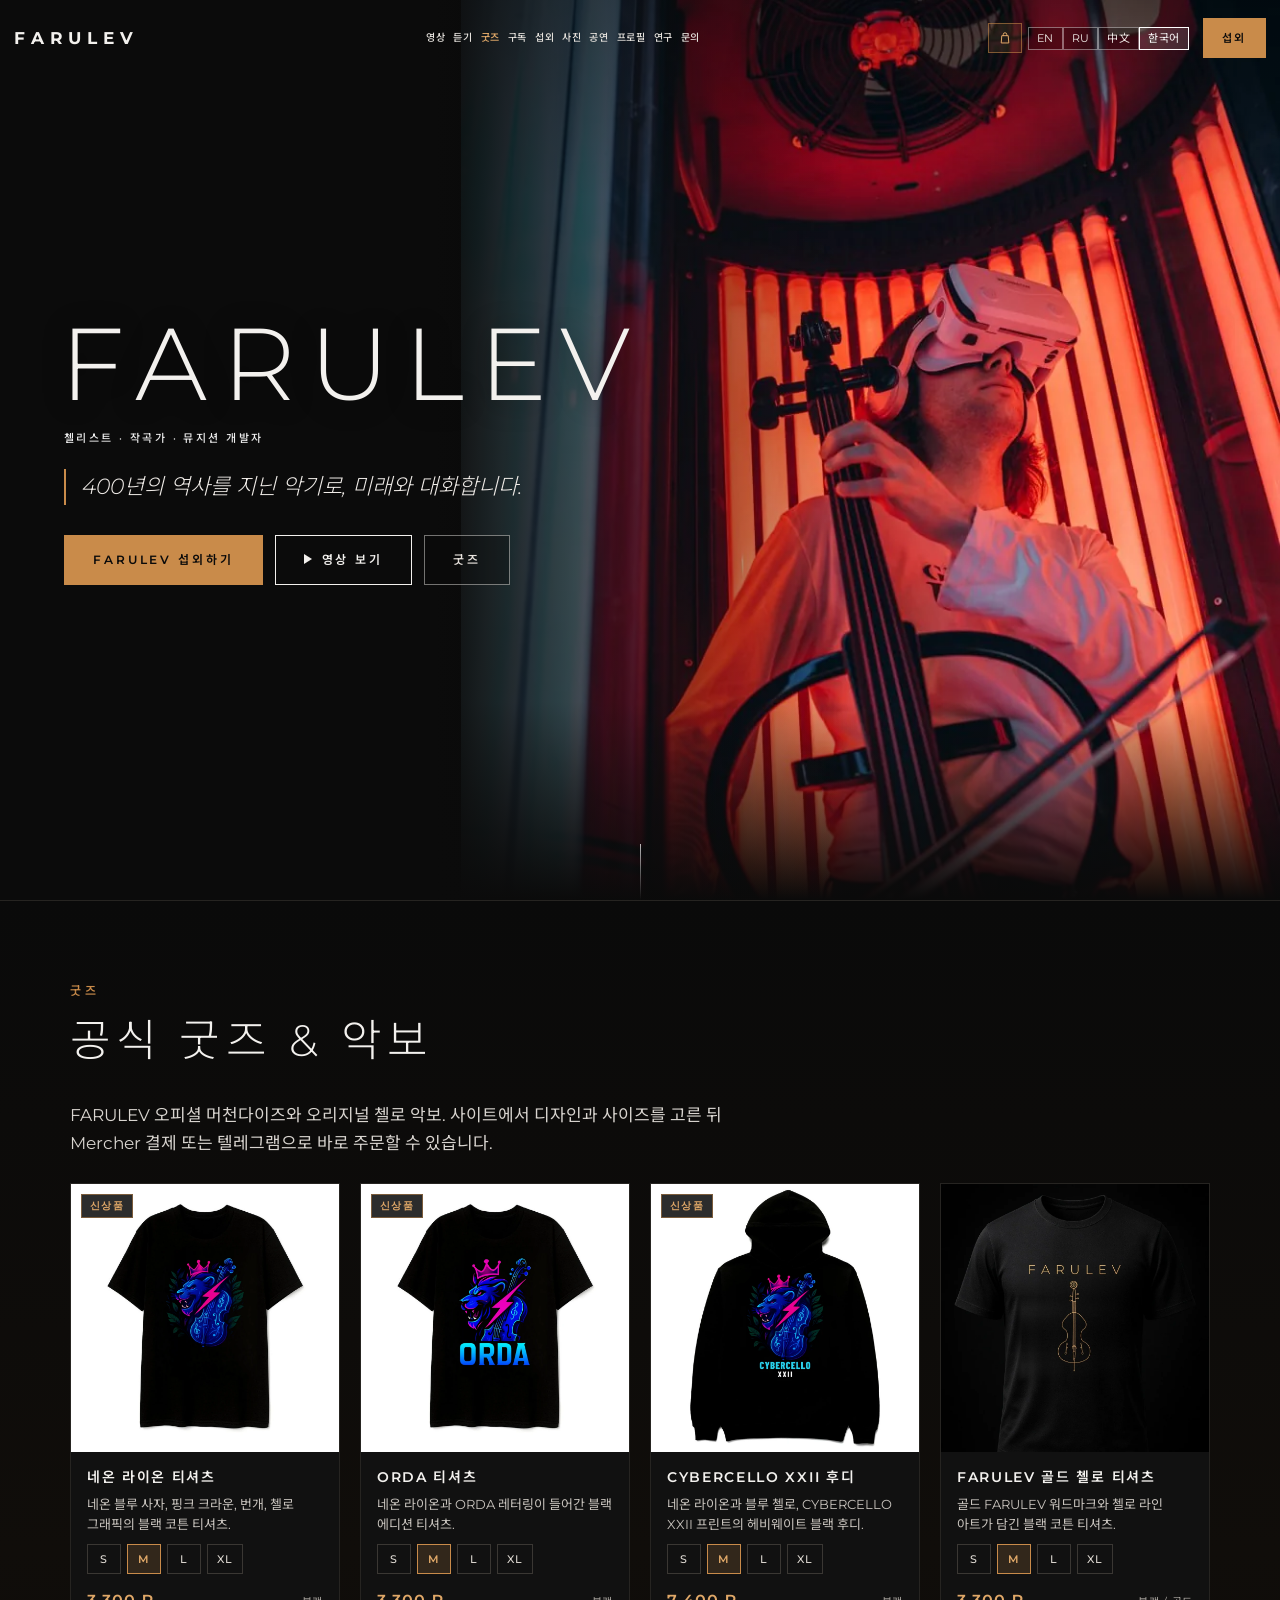
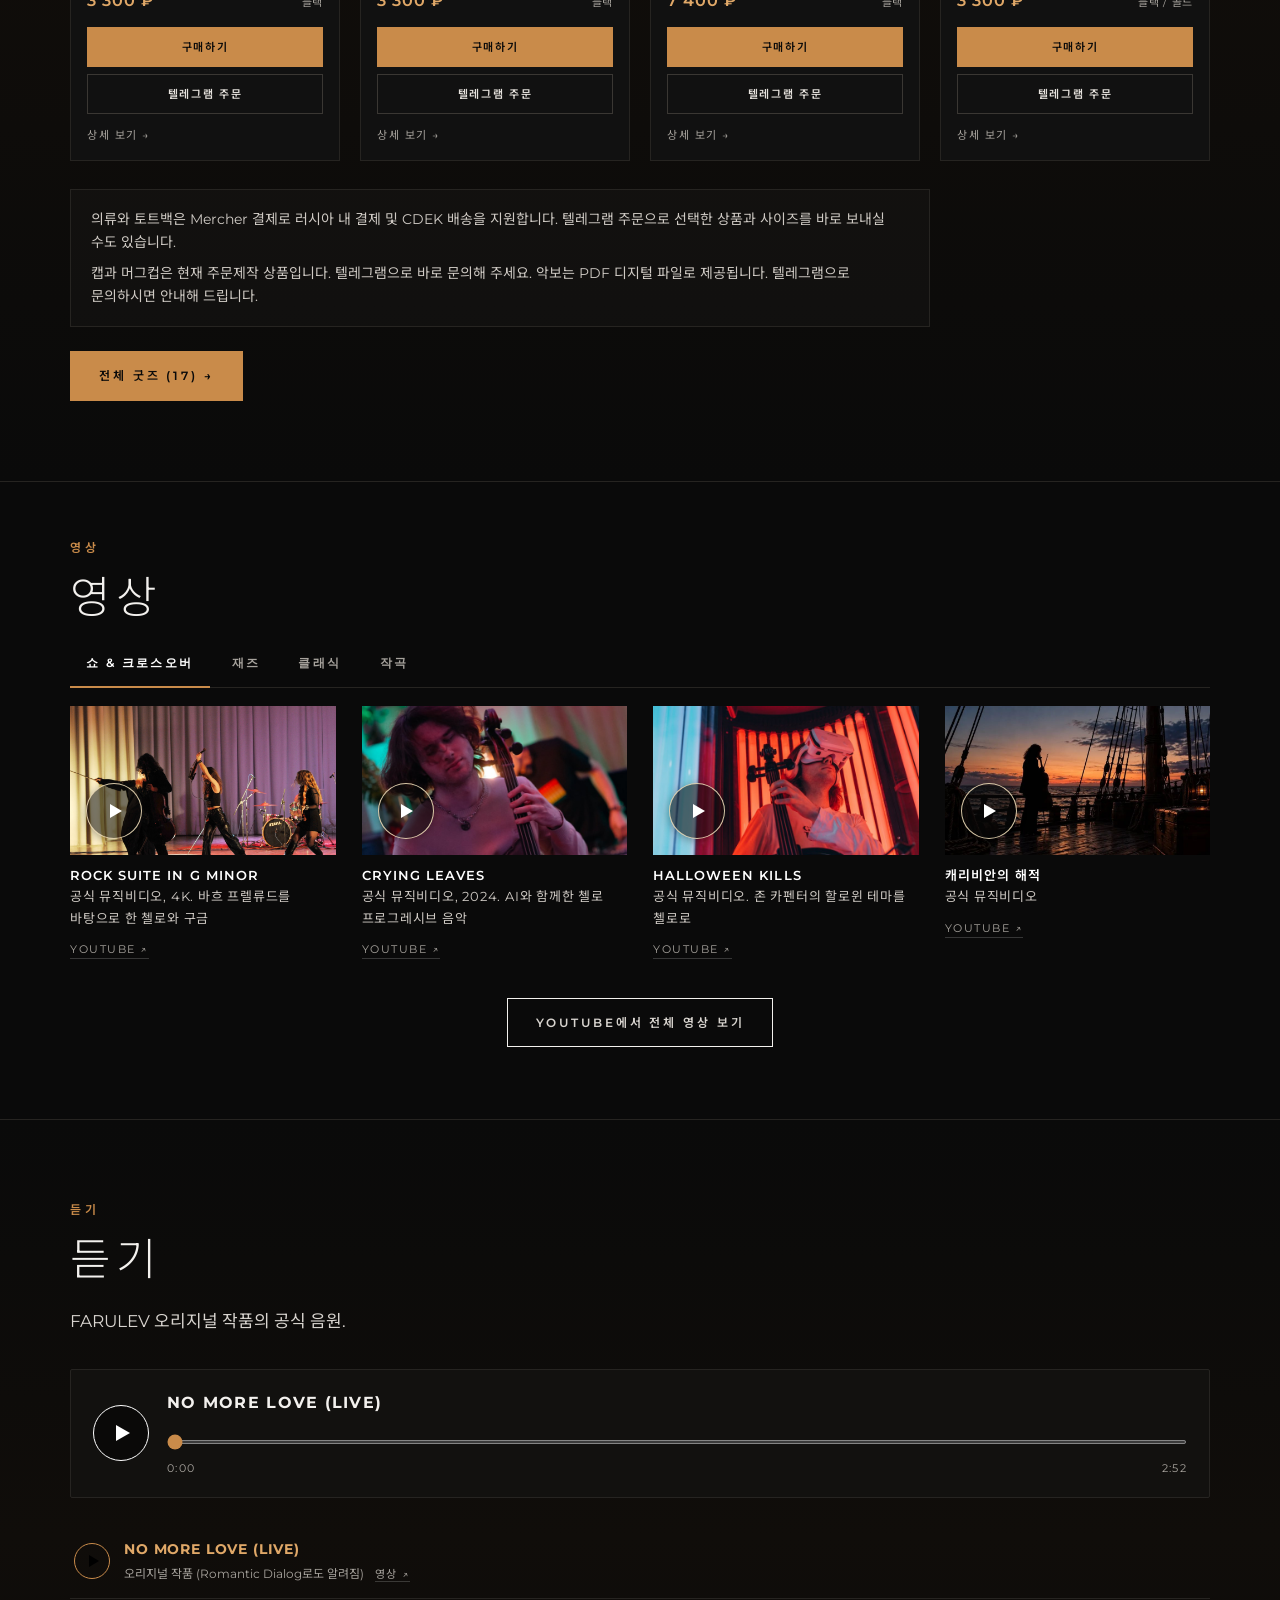
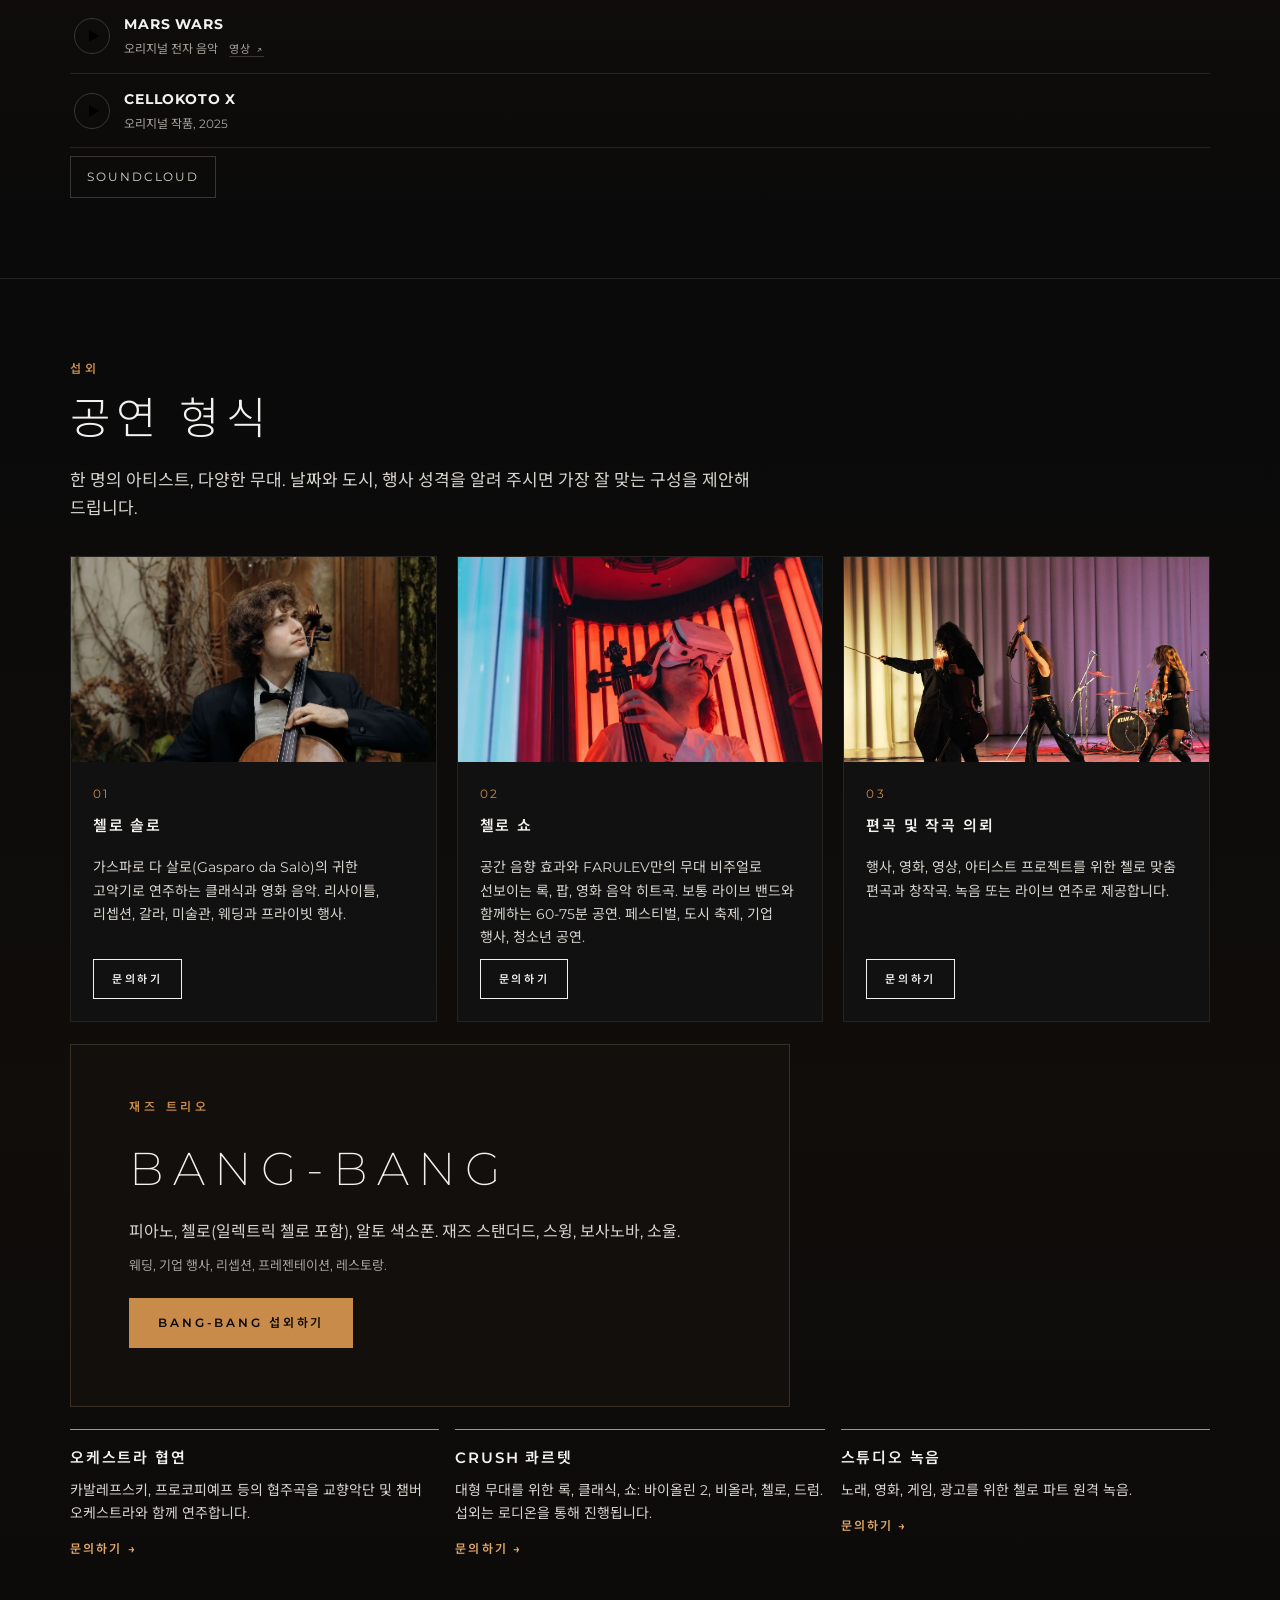
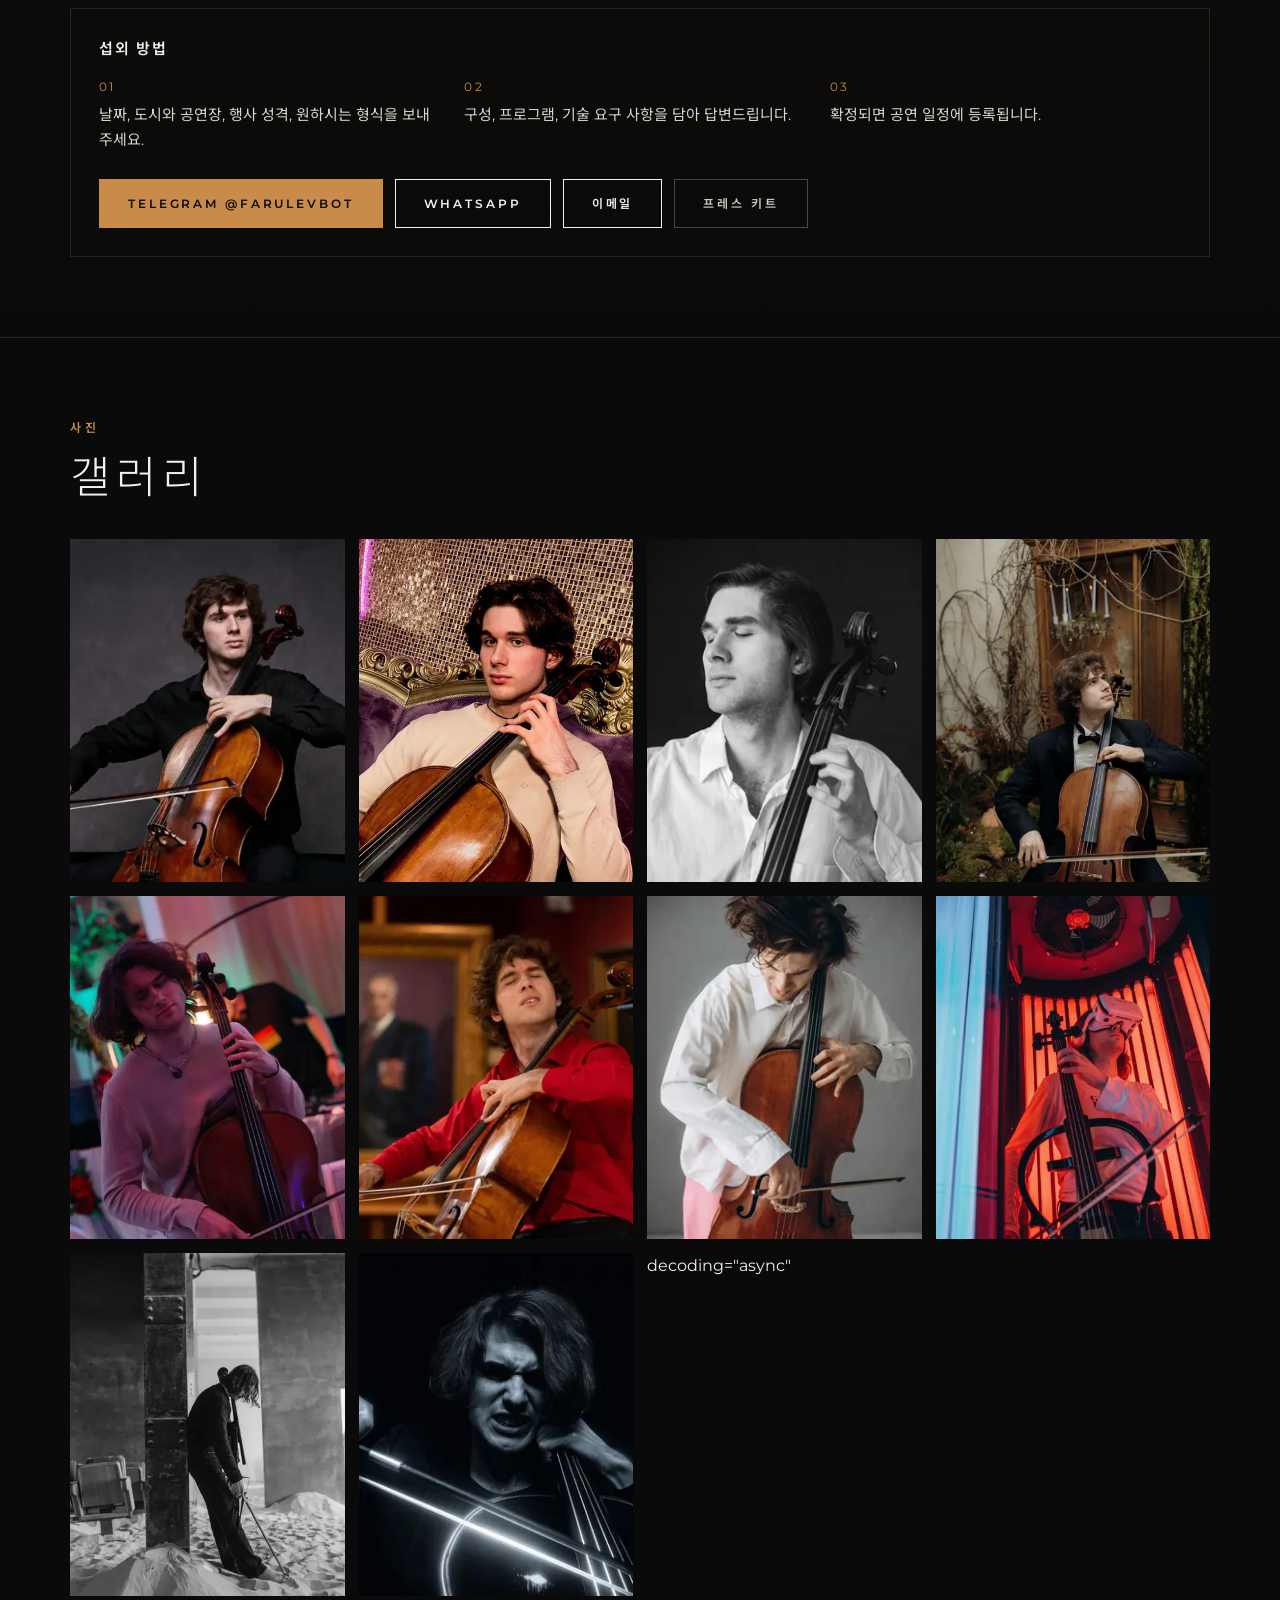
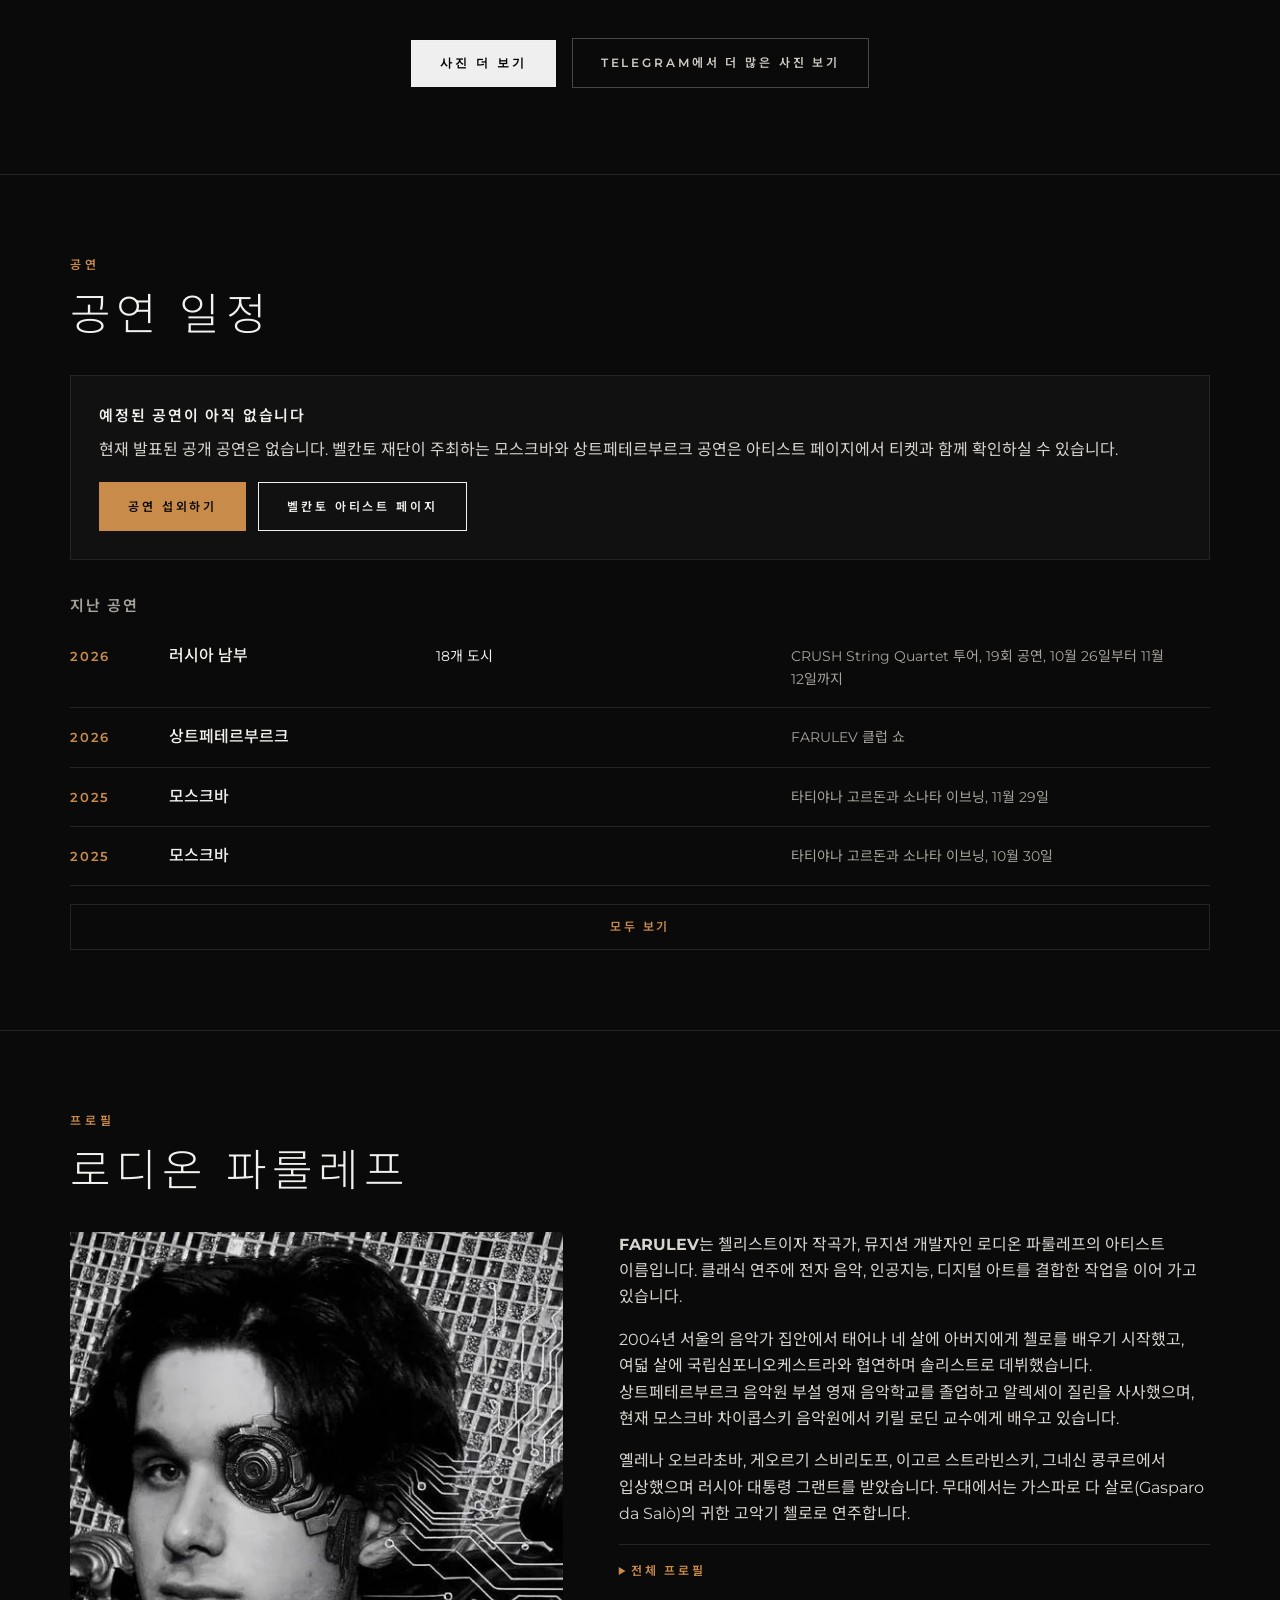
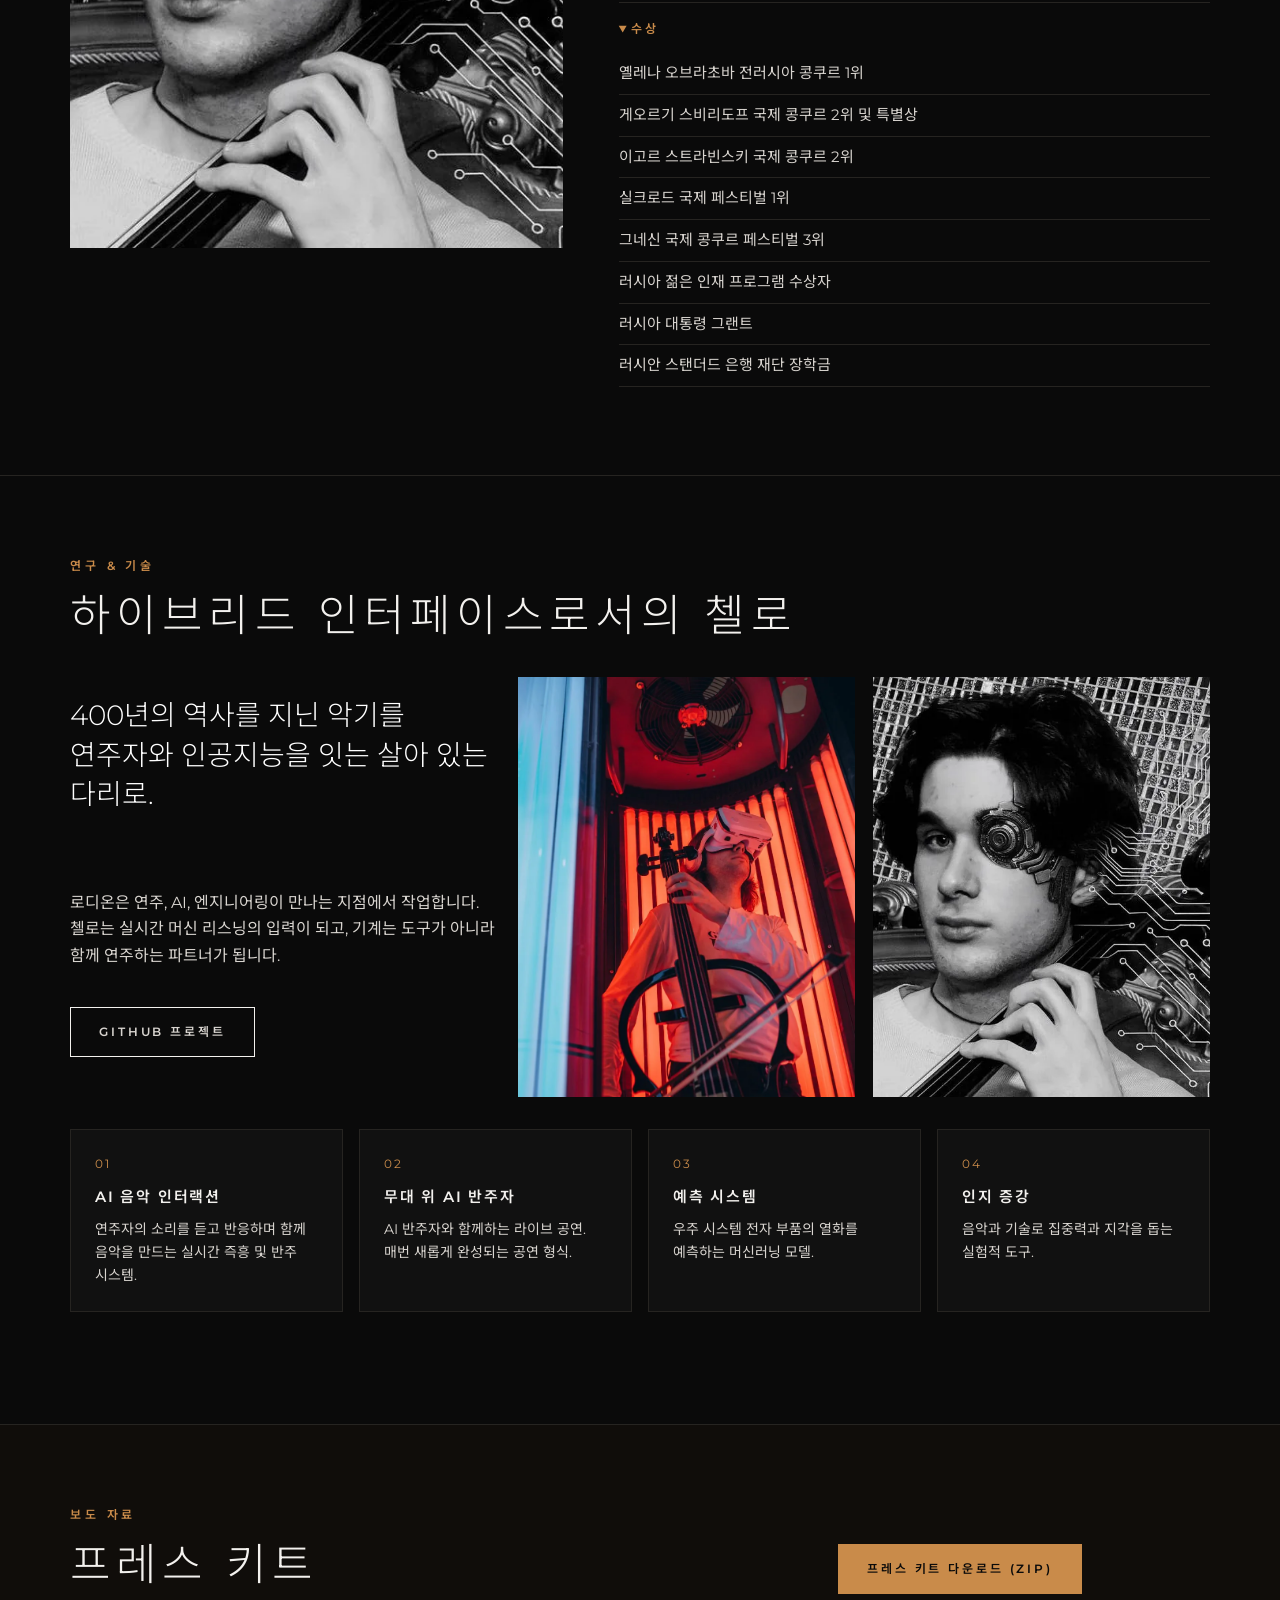
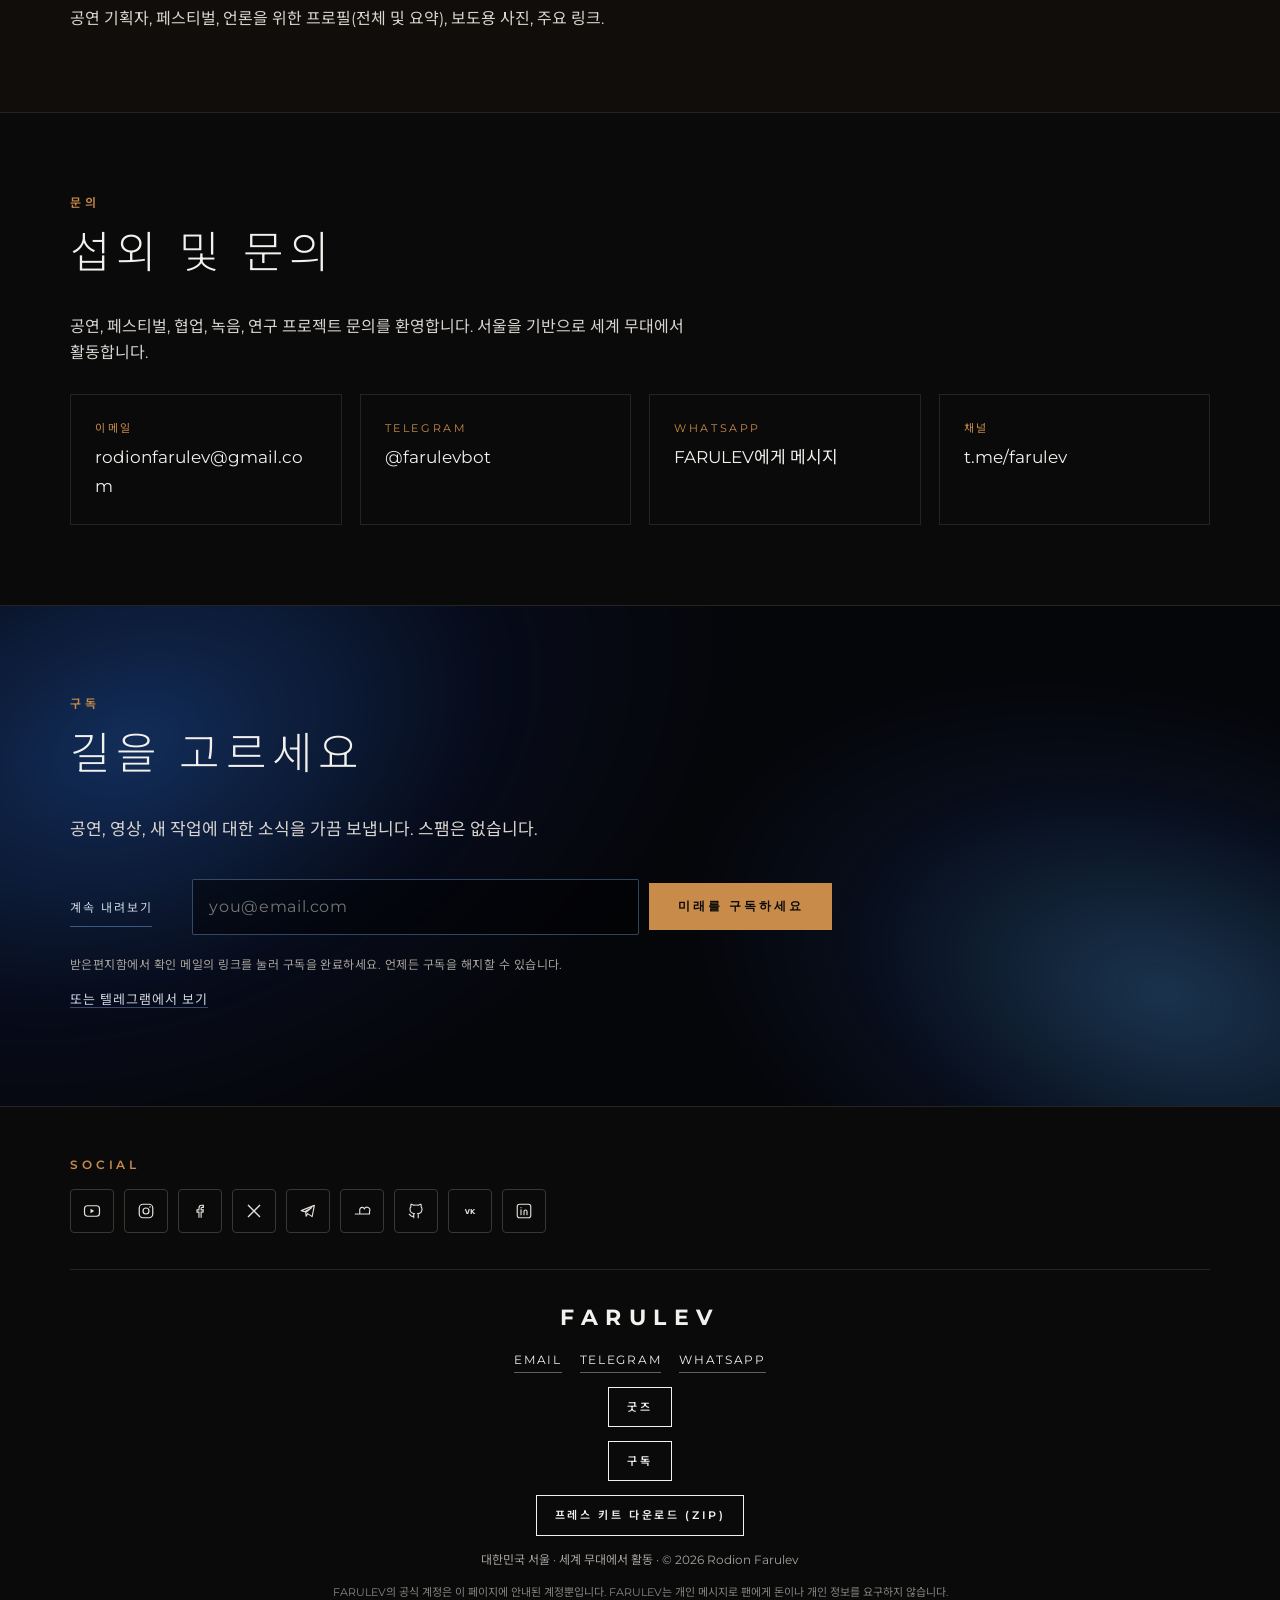
==== commit c4fc2bd9: "Wire real Mercher product URLs, lion-mockups assets, and Lion tote (17 items)" ====
--- a/ko/index.html
+++ b/ko/index.html
@@ -55,7 +55,7 @@
  </div>
  <a class="scroll" href="#shop" aria-label="Scroll"></a>
 </section>
-<section id="shop" class="shop"><div class="wrap"><p class="kicker">굿즈</p><h2>공식 굿즈 & 악보</h2><p class="lead">FARULEV 오피셜 머천다이즈와 오리지널 첼로 악보. 사이트에서 디자인과 사이즈를 고른 뒤 Mercher 결제 또는 텔레그램으로 바로 주문할 수 있습니다.</p><div class="shop-grid"><article class="product" data-pid="lion-tee" data-cat="apparel"><button type="button" class="ph p-open" aria-label="네온 라이온 티셔츠"><span class="pbadge">신상품</span><img src="/assets/img/merch/lion-tee.webp?v=eec11745b9" alt="네온 라이온과 블루 첼로 프린트의 블랙 티셔츠" width="1024" height="1024" loading="lazy"></button><div class="info"><h3><button type="button" class="ptitle-btn p-open">네온 라이온 티셔츠</button></h3><p class="desc">네온 블루 사자, 핑크 크라운, 번개, 첼로 그래픽의 블랙 코튼 티셔츠.</p><div class="sizes" role="radiogroup" aria-label="사이즈"><button type="button" class="sz" data-size="S" role="radio" aria-checked="false">S</button><button type="button" class="sz on" data-size="M" role="radio" aria-checked="true">M</button><button type="button" class="sz" data-size="L" role="radio" aria-checked="false">L</button><button type="button" class="sz" data-size="XL" role="radio" aria-checked="false">XL</button></div><div class="pmeta-row"><p class="price">3&nbsp;300&nbsp;&#8381;</p><span class="pcolor">블랙</span></div><div class="pacts"><a class="btn acc xs" href="https://farulev.mercher.pro" target="_blank" rel="noopener">구매하기</a><a class="btn xs tg-btn tg-order" href="https://t.me/farulevbot?text=%EC%A3%BC%EB%AC%B8%3A%20%EB%84%A4%EC%98%A8%20%EB%9D%BC%EC%9D%B4%EC%98%A8%20%ED%8B%B0%EC%85%94%EC%B8%A0%20%28M%29%20-%203%20300%20%E2%82%BD" target="_blank" rel="noopener">텔레그램 주문</a></div><button type="button" class="pdet-link p-open">상세 보기 &rarr;</button></div></article><article class="product" data-pid="orda-tee" data-cat="apparel"><button type="button" class="ph p-open" aria-label="ORDA 티셔츠"><span class="pbadge">신상품</span><img src="/assets/img/merch/orda-tee.webp?v=dc5a7390ff" alt="네온 라이온 아트워크가 있는 블랙 ORDA 티셔츠" width="1024" height="1024" loading="lazy"></button><div class="info"><h3><button type="button" class="ptitle-btn p-open">ORDA 티셔츠</button></h3><p class="desc">네온 라이온과 ORDA 레터링이 들어간 블랙 에디션 티셔츠.</p><div class="sizes" role="radiogroup" aria-label="사이즈"><button type="button" class="sz" data-size="S" role="radio" aria-checked="false">S</button><button type="button" class="sz on" data-size="M" role="radio" aria-checked="true">M</button><button type="button" class="sz" data-size="L" role="radio" aria-checked="false">L</button><button type="button" class="sz" data-size="XL" role="radio" aria-checked="false">XL</button></div><div class="pmeta-row"><p class="price">3&nbsp;300&nbsp;&#8381;</p><span class="pcolor">블랙</span></div><div class="pacts"><a class="btn acc xs" href="https://farulev.mercher.pro" target="_blank" rel="noopener">구매하기</a><a class="btn xs tg-btn tg-order" href="https://t.me/farulevbot?text=%EC%A3%BC%EB%AC%B8%3A%20ORDA%20%ED%8B%B0%EC%85%94%EC%B8%A0%20%28M%29%20-%203%20300%20%E2%82%BD" target="_blank" rel="noopener">텔레그램 주문</a></div><button type="button" class="pdet-link p-open">상세 보기 &rarr;</button></div></article><article class="product" data-pid="cybercello-xxii-hoodie" data-cat="apparel"><button type="button" class="ph p-open" aria-label="CYBERCELLO XXII 후디"><span class="pbadge">신상품</span><img src="/assets/img/merch/cybercello-xxii-hoodie.webp?v=bca41cba3c" alt="네온 라이온과 CYBERCELLO XXII 프린트 블랙 후디" width="1024" height="1024" loading="lazy"></button><div class="info"><h3><button type="button" class="ptitle-btn p-open">CYBERCELLO XXII 후디</button></h3><p class="desc">네온 라이온과 블루 첼로, CYBERCELLO XXII 프린트의 헤비웨이트 블랙 후디.</p><div class="sizes" role="radiogroup" aria-label="사이즈"><button type="button" class="sz" data-size="S" role="radio" aria-checked="false">S</button><button type="button" class="sz on" data-size="M" role="radio" aria-checked="true">M</button><button type="button" class="sz" data-size="L" role="radio" aria-checked="false">L</button><button type="button" class="sz" data-size="XL" role="radio" aria-checked="false">XL</button></div><div class="pmeta-row"><p class="price">7&nbsp;400&nbsp;&#8381;</p><span class="pcolor">블랙</span></div><div class="pacts"><a class="btn acc xs" href="https://farulev.mercher.pro" target="_blank" rel="noopener">구매하기</a><a class="btn xs tg-btn tg-order" href="https://t.me/farulevbot?text=%EC%A3%BC%EB%AC%B8%3A%20CYBERCELLO%20XXII%20%ED%9B%84%EB%94%94%20%28M%29%20-%207%20400%20%E2%82%BD" target="_blank" rel="noopener">텔레그램 주문</a></div><button type="button" class="pdet-link p-open">상세 보기 &rarr;</button></div></article><article class="product" data-pid="farulev-gold-tee" data-cat="apparel"><button type="button" class="ph p-open" aria-label="FARULEV 골드 첼로 티셔츠"><img src="/assets/img/merch/farulev-gold-tee.webp?v=496a49717e" alt="골드 FARULEV 워드마크와 첼로 라인 아트가 있는 블랙 티셔츠" width="1024" height="1024" loading="lazy"></button><div class="info"><h3><button type="button" class="ptitle-btn p-open">FARULEV 골드 첼로 티셔츠</button></h3><p class="desc">골드 FARULEV 워드마크와 첼로 라인 아트가 담긴 블랙 코튼 티셔츠.</p><div class="sizes" role="radiogroup" aria-label="사이즈"><button type="button" class="sz" data-size="S" role="radio" aria-checked="false">S</button><button type="button" class="sz on" data-size="M" role="radio" aria-checked="true">M</button><button type="button" class="sz" data-size="L" role="radio" aria-checked="false">L</button><button type="button" class="sz" data-size="XL" role="radio" aria-checked="false">XL</button></div><div class="pmeta-row"><p class="price">3&nbsp;300&nbsp;&#8381;</p><span class="pcolor">블랙 / 골드</span></div><div class="pacts"><a class="btn acc xs" href="https://farulev.mercher.pro/g/futbolka-farulev-gold-cello" target="_blank" rel="noopener">구매하기</a><a class="btn xs tg-btn tg-order" href="https://t.me/farulevbot?text=%EC%A3%BC%EB%AC%B8%3A%20FARULEV%20%EA%B3%A8%EB%93%9C%20%EC%B2%BC%EB%A1%9C%20%ED%8B%B0%EC%85%94%EC%B8%A0%20%28M%29%20-%203%20300%20%E2%82%BD" target="_blank" rel="noopener">텔레그램 주문</a></div><button type="button" class="pdet-link p-open">상세 보기 &rarr;</button></div></article></div><div class="shop-note"><p>의류와 토트백은 Mercher 결제로 러시아 내 결제 및 CDEK 배송을 지원합니다. 텔레그램 주문으로 선택한 상품과 사이즈를 바로 보내실 수도 있습니다.</p><p>캡과 머그컵은 현재 주문제작 상품입니다. 텔레그램으로 바로 문의해 주세요. 악보는 PDF 디지털 파일로 제공됩니다. 텔레그램으로 문의하시면 안내해 드립니다.</p></div><div class="shop-cta-row"><a class="btn acc" href="/ko/shop/">전체 굿즈 (16) &rarr;</a></div></div></section>
+<section id="shop" class="shop"><div class="wrap"><p class="kicker">굿즈</p><h2>공식 굿즈 & 악보</h2><p class="lead">FARULEV 오피셜 머천다이즈와 오리지널 첼로 악보. 사이트에서 디자인과 사이즈를 고른 뒤 Mercher 결제 또는 텔레그램으로 바로 주문할 수 있습니다.</p><div class="shop-grid"><article class="product" data-pid="lion-tee" data-cat="apparel"><button type="button" class="ph p-open" aria-label="네온 라이온 티셔츠"><span class="pbadge">신상품</span><img src="/assets/img/merch/lion-tee.webp?v=1c8a59f39d" alt="네온 라이온과 블루 첼로 프린트의 블랙 티셔츠" width="1024" height="1024" loading="lazy"></button><div class="info"><h3><button type="button" class="ptitle-btn p-open">네온 라이온 티셔츠</button></h3><p class="desc">네온 블루 사자, 핑크 크라운, 번개, 첼로 그래픽의 블랙 코튼 티셔츠.</p><div class="sizes" role="radiogroup" aria-label="사이즈"><button type="button" class="sz" data-size="S" role="radio" aria-checked="false">S</button><button type="button" class="sz on" data-size="M" role="radio" aria-checked="true">M</button><button type="button" class="sz" data-size="L" role="radio" aria-checked="false">L</button><button type="button" class="sz" data-size="XL" role="radio" aria-checked="false">XL</button></div><div class="pmeta-row"><p class="price">3&nbsp;300&nbsp;&#8381;</p><span class="pcolor">블랙</span></div><div class="pacts"><a class="btn acc xs" href="https://farulev.mercher.pro/g/futbolka-farulev-lion" target="_blank" rel="noopener">구매하기</a><a class="btn xs tg-btn tg-order" href="https://t.me/farulevbot?text=%EC%A3%BC%EB%AC%B8%3A%20%EB%84%A4%EC%98%A8%20%EB%9D%BC%EC%9D%B4%EC%98%A8%20%ED%8B%B0%EC%85%94%EC%B8%A0%20%28M%29%20-%203%20300%20%E2%82%BD" target="_blank" rel="noopener">텔레그램 주문</a></div><button type="button" class="pdet-link p-open">상세 보기 &rarr;</button></div></article><article class="product" data-pid="orda-tee" data-cat="apparel"><button type="button" class="ph p-open" aria-label="ORDA 티셔츠"><span class="pbadge">신상품</span><img src="/assets/img/merch/orda-tee.webp?v=99c5e25ebb" alt="네온 라이온 아트워크가 있는 블랙 ORDA 티셔츠" width="1024" height="1024" loading="lazy"></button><div class="info"><h3><button type="button" class="ptitle-btn p-open">ORDA 티셔츠</button></h3><p class="desc">네온 라이온과 ORDA 레터링이 들어간 블랙 에디션 티셔츠.</p><div class="sizes" role="radiogroup" aria-label="사이즈"><button type="button" class="sz" data-size="S" role="radio" aria-checked="false">S</button><button type="button" class="sz on" data-size="M" role="radio" aria-checked="true">M</button><button type="button" class="sz" data-size="L" role="radio" aria-checked="false">L</button><button type="button" class="sz" data-size="XL" role="radio" aria-checked="false">XL</button></div><div class="pmeta-row"><p class="price">3&nbsp;300&nbsp;&#8381;</p><span class="pcolor">블랙</span></div><div class="pacts"><a class="btn acc xs" href="https://farulev.mercher.pro/g/futbolka-orda" target="_blank" rel="noopener">구매하기</a><a class="btn xs tg-btn tg-order" href="https://t.me/farulevbot?text=%EC%A3%BC%EB%AC%B8%3A%20ORDA%20%ED%8B%B0%EC%85%94%EC%B8%A0%20%28M%29%20-%203%20300%20%E2%82%BD" target="_blank" rel="noopener">텔레그램 주문</a></div><button type="button" class="pdet-link p-open">상세 보기 &rarr;</button></div></article><article class="product" data-pid="cybercello-xxii-hoodie" data-cat="apparel"><button type="button" class="ph p-open" aria-label="CYBERCELLO XXII 후디"><span class="pbadge">신상품</span><img src="/assets/img/merch/cybercello-xxii-hoodie.webp?v=4284ab2d23" alt="네온 라이온과 CYBERCELLO XXII 프린트 블랙 후디" width="1024" height="1024" loading="lazy"></button><div class="info"><h3><button type="button" class="ptitle-btn p-open">CYBERCELLO XXII 후디</button></h3><p class="desc">네온 라이온과 블루 첼로, CYBERCELLO XXII 프린트의 헤비웨이트 블랙 후디.</p><div class="sizes" role="radiogroup" aria-label="사이즈"><button type="button" class="sz" data-size="S" role="radio" aria-checked="false">S</button><button type="button" class="sz on" data-size="M" role="radio" aria-checked="true">M</button><button type="button" class="sz" data-size="L" role="radio" aria-checked="false">L</button><button type="button" class="sz" data-size="XL" role="radio" aria-checked="false">XL</button></div><div class="pmeta-row"><p class="price">7&nbsp;400&nbsp;&#8381;</p><span class="pcolor">블랙</span></div><div class="pacts"><a class="btn acc xs" href="https://farulev.mercher.pro/g/hudi-cybercello-xxii" target="_blank" rel="noopener">구매하기</a><a class="btn xs tg-btn tg-order" href="https://t.me/farulevbot?text=%EC%A3%BC%EB%AC%B8%3A%20CYBERCELLO%20XXII%20%ED%9B%84%EB%94%94%20%28M%29%20-%207%20400%20%E2%82%BD" target="_blank" rel="noopener">텔레그램 주문</a></div><button type="button" class="pdet-link p-open">상세 보기 &rarr;</button></div></article><article class="product" data-pid="farulev-gold-tee" data-cat="apparel"><button type="button" class="ph p-open" aria-label="FARULEV 골드 첼로 티셔츠"><img src="/assets/img/merch/farulev-gold-tee.webp?v=496a49717e" alt="골드 FARULEV 워드마크와 첼로 라인 아트가 있는 블랙 티셔츠" width="1024" height="1024" loading="lazy"></button><div class="info"><h3><button type="button" class="ptitle-btn p-open">FARULEV 골드 첼로 티셔츠</button></h3><p class="desc">골드 FARULEV 워드마크와 첼로 라인 아트가 담긴 블랙 코튼 티셔츠.</p><div class="sizes" role="radiogroup" aria-label="사이즈"><button type="button" class="sz" data-size="S" role="radio" aria-checked="false">S</button><button type="button" class="sz on" data-size="M" role="radio" aria-checked="true">M</button><button type="button" class="sz" data-size="L" role="radio" aria-checked="false">L</button><button type="button" class="sz" data-size="XL" role="radio" aria-checked="false">XL</button></div><div class="pmeta-row"><p class="price">3&nbsp;300&nbsp;&#8381;</p><span class="pcolor">블랙 / 골드</span></div><div class="pacts"><a class="btn acc xs" href="https://farulev.mercher.pro/g/futbolka-farulev-gold-cello" target="_blank" rel="noopener">구매하기</a><a class="btn xs tg-btn tg-order" href="https://t.me/farulevbot?text=%EC%A3%BC%EB%AC%B8%3A%20FARULEV%20%EA%B3%A8%EB%93%9C%20%EC%B2%BC%EB%A1%9C%20%ED%8B%B0%EC%85%94%EC%B8%A0%20%28M%29%20-%203%20300%20%E2%82%BD" target="_blank" rel="noopener">텔레그램 주문</a></div><button type="button" class="pdet-link p-open">상세 보기 &rarr;</button></div></article></div><div class="shop-note"><p>의류와 토트백은 Mercher 결제로 러시아 내 결제 및 CDEK 배송을 지원합니다. 텔레그램 주문으로 선택한 상품과 사이즈를 바로 보내실 수도 있습니다.</p><p>캡과 머그컵은 현재 주문제작 상품입니다. 텔레그램으로 바로 문의해 주세요. 악보는 PDF 디지털 파일로 제공됩니다. 텔레그램으로 문의하시면 안내해 드립니다.</p></div><div class="shop-cta-row"><a class="btn acc" href="/ko/shop/">전체 굿즈 (17) &rarr;</a></div></div></section>
 
 <section id="watch"><div class="wrap">
  <p class="kicker">영상</p><h2>영상</h2>
@@ -145,7 +145,7 @@
 </div></footer>
 <div class="mbar"><a href="#book" class="acc" aria-label="섭외"><span class="mi"><svg viewBox="0 0 24 24" aria-hidden="true"><rect x="5" y="3.5" width="14" height="17" rx="1.5" fill="none" stroke="currentColor" stroke-width="1.7"/><path d="M8 8h8M8 12h8M8 16h5" fill="none" stroke="currentColor" stroke-width="1.7" stroke-linecap="round"/></svg></span><span class="ml">섭외</span></a><a href="https://t.me/farulevbot" target="_blank" rel="noopener" class="" aria-label="Telegram"><span class="mi"><svg viewBox="0 0 24 24" aria-hidden="true"><path d="M3 11.5L20.5 4.5 17.5 19.5 11.5 15.5 9.5 19 9 14 17 7.5 7.5 13z" fill="none" stroke="currentColor" stroke-width="1.6" stroke-linejoin="round"/></svg></span><span class="ml">TG</span></a><a href="https://wa.me/message/OKL5R6RD77RZG1" target="_blank" rel="noopener" class="" aria-label="WhatsApp"><span class="mi"><svg viewBox="0 0 24 24" aria-hidden="true"><path d="M5 19l1.2-3.2A8 8 0 1 1 19 12a8 8 0 0 1-11.2 7.3L5 19z" fill="none" stroke="currentColor" stroke-width="1.7"/><path d="M9.2 9.8c.2-.5.3-.8.8-.8h.6c.2 0 .4.2.5.5l.5 1.2c.1.3 0 .5-.2.7l-.5.5c.4.8 1.2 1.6 2 2l.5-.5c.2-.2.5-.3.7-.2l1.2.5c.3.1.5.3.5.5v.6c0 .5-.3.6-.8.8A6 6 0 0 1 9.2 9.8z" fill="currentColor"/></svg></span><span class="ml">WA</span></a><a href="mailto:rodionfarulev@gmail.com" class="" aria-label="Email"><span class="mi"><svg viewBox="0 0 24 24" aria-hidden="true"><rect x="3.5" y="5.5" width="17" height="13" rx="1.5" fill="none" stroke="currentColor" stroke-width="1.7"/><path d="M4 7l8 6 8-6" fill="none" stroke="currentColor" stroke-width="1.7" stroke-linejoin="round"/></svg></span><span class="ml">메일</span></a></div>
 <div class="lb" role="dialog" aria-modal="true"><button class="x" aria-label="닫기">&times;</button><button class="pv" aria-label="이전">&#8249;</button><img alt=""><button class="nx" aria-label="다음">&#8250;</button></div>
-<div class="pmodal" role="dialog" aria-modal="true" aria-labelledby="pm-title"><div class="pm-box"><button type="button" class="pm-close" aria-label="닫기">&times;</button><div class="pm-gal"><div class="pm-main"><img src="" alt=""></div><div class="pm-thumbs" hidden></div></div><div class="pm-body"><p class="pm-k"></p><h3 class="pm-title" id="pm-title"></h3><p class="pm-price"></p><p class="pm-color"></p><p class="pm-desc"></p><div class="pm-sz-wrap"><p class="pm-sz-label">사이즈</p><div class="sizes pm-sizes" role="radiogroup" aria-label="사이즈"></div></div><div class="pacts"><a class="btn acc xs pm-buy" href="https://farulev.mercher.pro" target="_blank" rel="noopener">구매하기</a><a class="btn xs tg-btn tg-order pm-tg" href="https://t.me/farulevbot" target="_blank" rel="noopener">텔레그램 주문</a></div><p class="pm-note"></p></div></div></div><script id="shop-data" type="application/json">{"store_url": "https://farulev.mercher.pro", "tg_base": "https://t.me/farulevbot", "email": "rodionfarulev@gmail.com", "china": false, "kicker": "굿즈", "buy_label": "구매하기", "tg_label": "텔레그램 주문", "order_prefix": "주문: ", "delivery_note": "의류와 토트백은 Mercher 결제로 러시아 내 결제 및 CDEK 배송을 지원합니다. 텔레그램 주문으로 선택한 상품과 사이즈를 바로 보내실 수도 있습니다.", "mto_note": "캡과 머그컵은 현재 주문제작 상품입니다. 텔레그램으로 바로 문의해 주세요.", "digital_note": "악보는 PDF 디지털 파일로 제공됩니다. 텔레그램으로 문의하시면 안내해 드립니다.", "products": [{"id": "lion-tee", "cat": "apparel", "name": "네온 라이온 티셔츠", "desc": "네온 블루 사자, 핑크 크라운, 번개, 첼로 그래픽의 블랙 코튼 티셔츠.", "alt": "네온 라이온과 블루 첼로 프린트의 블랙 티셔츠", "color": "블랙", "badge": "신상품", "price_fmt": "3 300 ₽", "sizes": ["S", "M", "L", "XL"], "img": "/assets/img/merch/lion-tee.webp?v=eec11745b9", "gallery": ["/assets/img/merch/lion-tee.webp?v=eec11745b9"], "buy_url": "https://farulev.mercher.pro", "made_to_order": false, "digital": false}, {"id": "orda-tee", "cat": "apparel", "name": "ORDA 티셔츠", "desc": "네온 라이온과 ORDA 레터링이 들어간 블랙 에디션 티셔츠.", "alt": "네온 라이온 아트워크가 있는 블랙 ORDA 티셔츠", "color": "블랙", "badge": "신상품", "price_fmt": "3 300 ₽", "sizes": ["S", "M", "L", "XL"], "img": "/assets/img/merch/orda-tee.webp?v=dc5a7390ff", "gallery": ["/assets/img/merch/orda-tee.webp?v=dc5a7390ff"], "buy_url": "https://farulev.mercher.pro", "made_to_order": false, "digital": false}, {"id": "cybercello-xxii-hoodie", "cat": "apparel", "name": "CYBERCELLO XXII 후디", "desc": "네온 라이온과 블루 첼로, CYBERCELLO XXII 프린트의 헤비웨이트 블랙 후디.", "alt": "네온 라이온과 CYBERCELLO XXII 프린트 블랙 후디", "color": "블랙", "badge": "신상품", "price_fmt": "7 400 ₽", "sizes": ["S", "M", "L", "XL"], "img": "/assets/img/merch/cybercello-xxii-hoodie.webp?v=bca41cba3c", "gallery": ["/assets/img/merch/cybercello-xxii-hoodie.webp?v=bca41cba3c"], "buy_url": "https://farulev.mercher.pro", "made_to_order": false, "digital": false}, {"id": "farulev-gold-tee", "cat": "apparel", "name": "FARULEV 골드 첼로 티셔츠", "desc": "골드 FARULEV 워드마크와 첼로 라인 아트가 담긴 블랙 코튼 티셔츠.", "alt": "골드 FARULEV 워드마크와 첼로 라인 아트가 있는 블랙 티셔츠", "color": "블랙 / 골드", "badge": "", "price_fmt": "3 300 ₽", "sizes": ["S", "M", "L", "XL"], "img": "/assets/img/merch/farulev-gold-tee.webp?v=496a49717e", "gallery": ["/assets/img/merch/farulev-gold-tee.webp?v=496a49717e", "/assets/img/merch/print-tee-front.webp?v=d9c598821b"], "buy_url": "https://farulev.mercher.pro/g/futbolka-farulev-gold-cello", "made_to_order": false, "digital": false}]}</script>
+<div class="pmodal" role="dialog" aria-modal="true" aria-labelledby="pm-title"><div class="pm-box"><button type="button" class="pm-close" aria-label="닫기">&times;</button><div class="pm-gal"><div class="pm-main"><img src="" alt=""></div><div class="pm-thumbs" hidden></div></div><div class="pm-body"><p class="pm-k"></p><h3 class="pm-title" id="pm-title"></h3><p class="pm-price"></p><p class="pm-color"></p><p class="pm-desc"></p><div class="pm-sz-wrap"><p class="pm-sz-label">사이즈</p><div class="sizes pm-sizes" role="radiogroup" aria-label="사이즈"></div></div><div class="pacts"><a class="btn acc xs pm-buy" href="https://farulev.mercher.pro" target="_blank" rel="noopener">구매하기</a><a class="btn xs tg-btn tg-order pm-tg" href="https://t.me/farulevbot" target="_blank" rel="noopener">텔레그램 주문</a></div><p class="pm-note"></p></div></div></div><script id="shop-data" type="application/json">{"store_url": "https://farulev.mercher.pro", "tg_base": "https://t.me/farulevbot", "email": "rodionfarulev@gmail.com", "china": false, "kicker": "굿즈", "buy_label": "구매하기", "tg_label": "텔레그램 주문", "order_prefix": "주문: ", "delivery_note": "의류와 토트백은 Mercher 결제로 러시아 내 결제 및 CDEK 배송을 지원합니다. 텔레그램 주문으로 선택한 상품과 사이즈를 바로 보내실 수도 있습니다.", "mto_note": "캡과 머그컵은 현재 주문제작 상품입니다. 텔레그램으로 바로 문의해 주세요.", "digital_note": "악보는 PDF 디지털 파일로 제공됩니다. 텔레그램으로 문의하시면 안내해 드립니다.", "products": [{"id": "lion-tee", "cat": "apparel", "name": "네온 라이온 티셔츠", "desc": "네온 블루 사자, 핑크 크라운, 번개, 첼로 그래픽의 블랙 코튼 티셔츠.", "alt": "네온 라이온과 블루 첼로 프린트의 블랙 티셔츠", "color": "블랙", "badge": "신상품", "price_fmt": "3 300 ₽", "sizes": ["S", "M", "L", "XL"], "img": "/assets/img/merch/lion-tee.webp?v=1c8a59f39d", "gallery": ["/assets/img/merch/lion-tee.webp?v=1c8a59f39d", "/assets/img/merch/print-lion-tee.webp?v=36d2a46560"], "buy_url": "https://farulev.mercher.pro/g/futbolka-farulev-lion", "made_to_order": false, "digital": false}, {"id": "orda-tee", "cat": "apparel", "name": "ORDA 티셔츠", "desc": "네온 라이온과 ORDA 레터링이 들어간 블랙 에디션 티셔츠.", "alt": "네온 라이온 아트워크가 있는 블랙 ORDA 티셔츠", "color": "블랙", "badge": "신상품", "price_fmt": "3 300 ₽", "sizes": ["S", "M", "L", "XL"], "img": "/assets/img/merch/orda-tee.webp?v=99c5e25ebb", "gallery": ["/assets/img/merch/orda-tee.webp?v=99c5e25ebb", "/assets/img/merch/print-orda-tee.webp?v=7f3a30c4da"], "buy_url": "https://farulev.mercher.pro/g/futbolka-orda", "made_to_order": false, "digital": false}, {"id": "cybercello-xxii-hoodie", "cat": "apparel", "name": "CYBERCELLO XXII 후디", "desc": "네온 라이온과 블루 첼로, CYBERCELLO XXII 프린트의 헤비웨이트 블랙 후디.", "alt": "네온 라이온과 CYBERCELLO XXII 프린트 블랙 후디", "color": "블랙", "badge": "신상품", "price_fmt": "7 400 ₽", "sizes": ["S", "M", "L", "XL"], "img": "/assets/img/merch/cybercello-xxii-hoodie.webp?v=4284ab2d23", "gallery": ["/assets/img/merch/cybercello-xxii-hoodie.webp?v=4284ab2d23", "/assets/img/merch/print-lion-hoodie.webp?v=57c17f85d9"], "buy_url": "https://farulev.mercher.pro/g/hudi-cybercello-xxii", "made_to_order": false, "digital": false}, {"id": "farulev-gold-tee", "cat": "apparel", "name": "FARULEV 골드 첼로 티셔츠", "desc": "골드 FARULEV 워드마크와 첼로 라인 아트가 담긴 블랙 코튼 티셔츠.", "alt": "골드 FARULEV 워드마크와 첼로 라인 아트가 있는 블랙 티셔츠", "color": "블랙 / 골드", "badge": "", "price_fmt": "3 300 ₽", "sizes": ["S", "M", "L", "XL"], "img": "/assets/img/merch/farulev-gold-tee.webp?v=496a49717e", "gallery": ["/assets/img/merch/farulev-gold-tee.webp?v=496a49717e", "/assets/img/merch/print-tee-front.webp?v=d9c598821b"], "buy_url": "https://farulev.mercher.pro/g/futbolka-farulev-gold-cello", "made_to_order": false, "digital": false}]}</script>
 <script src="/assets/js/main.js?v=9835415245" defer></script>
 </body>
 </html>
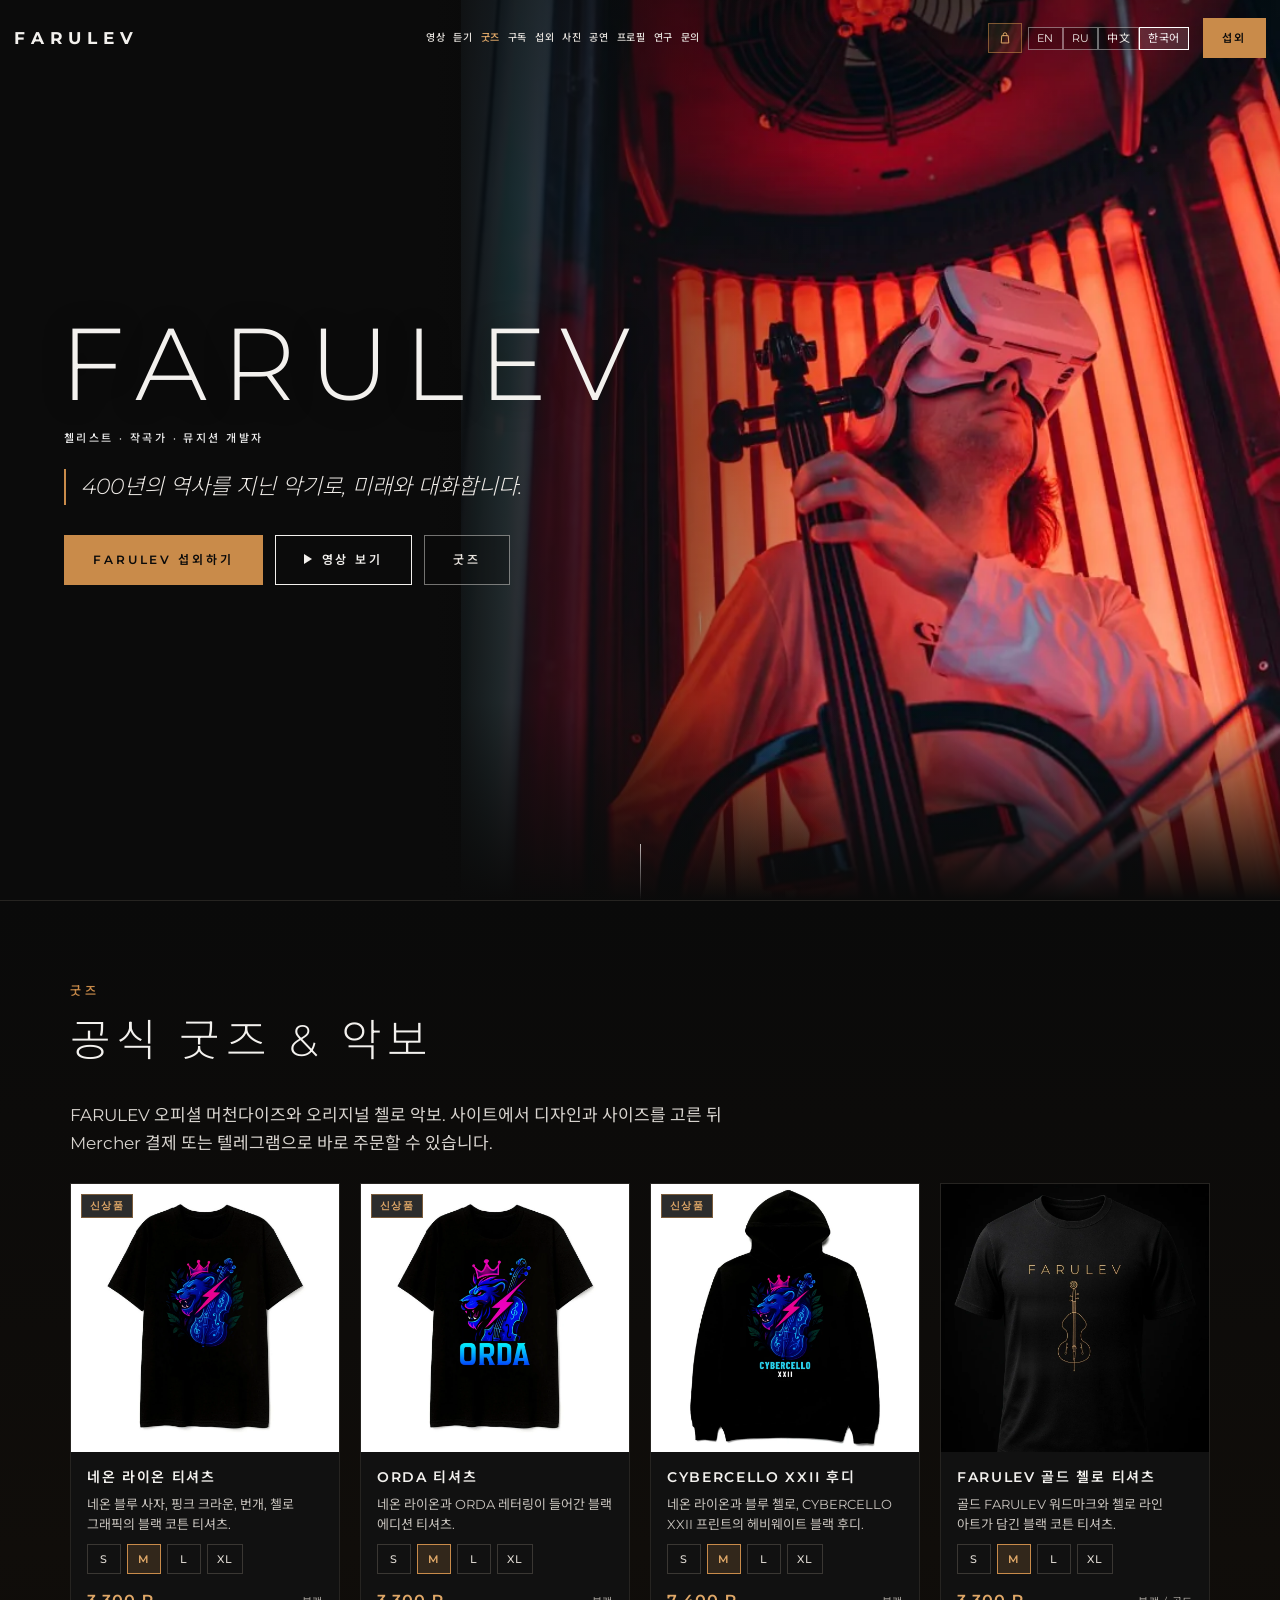
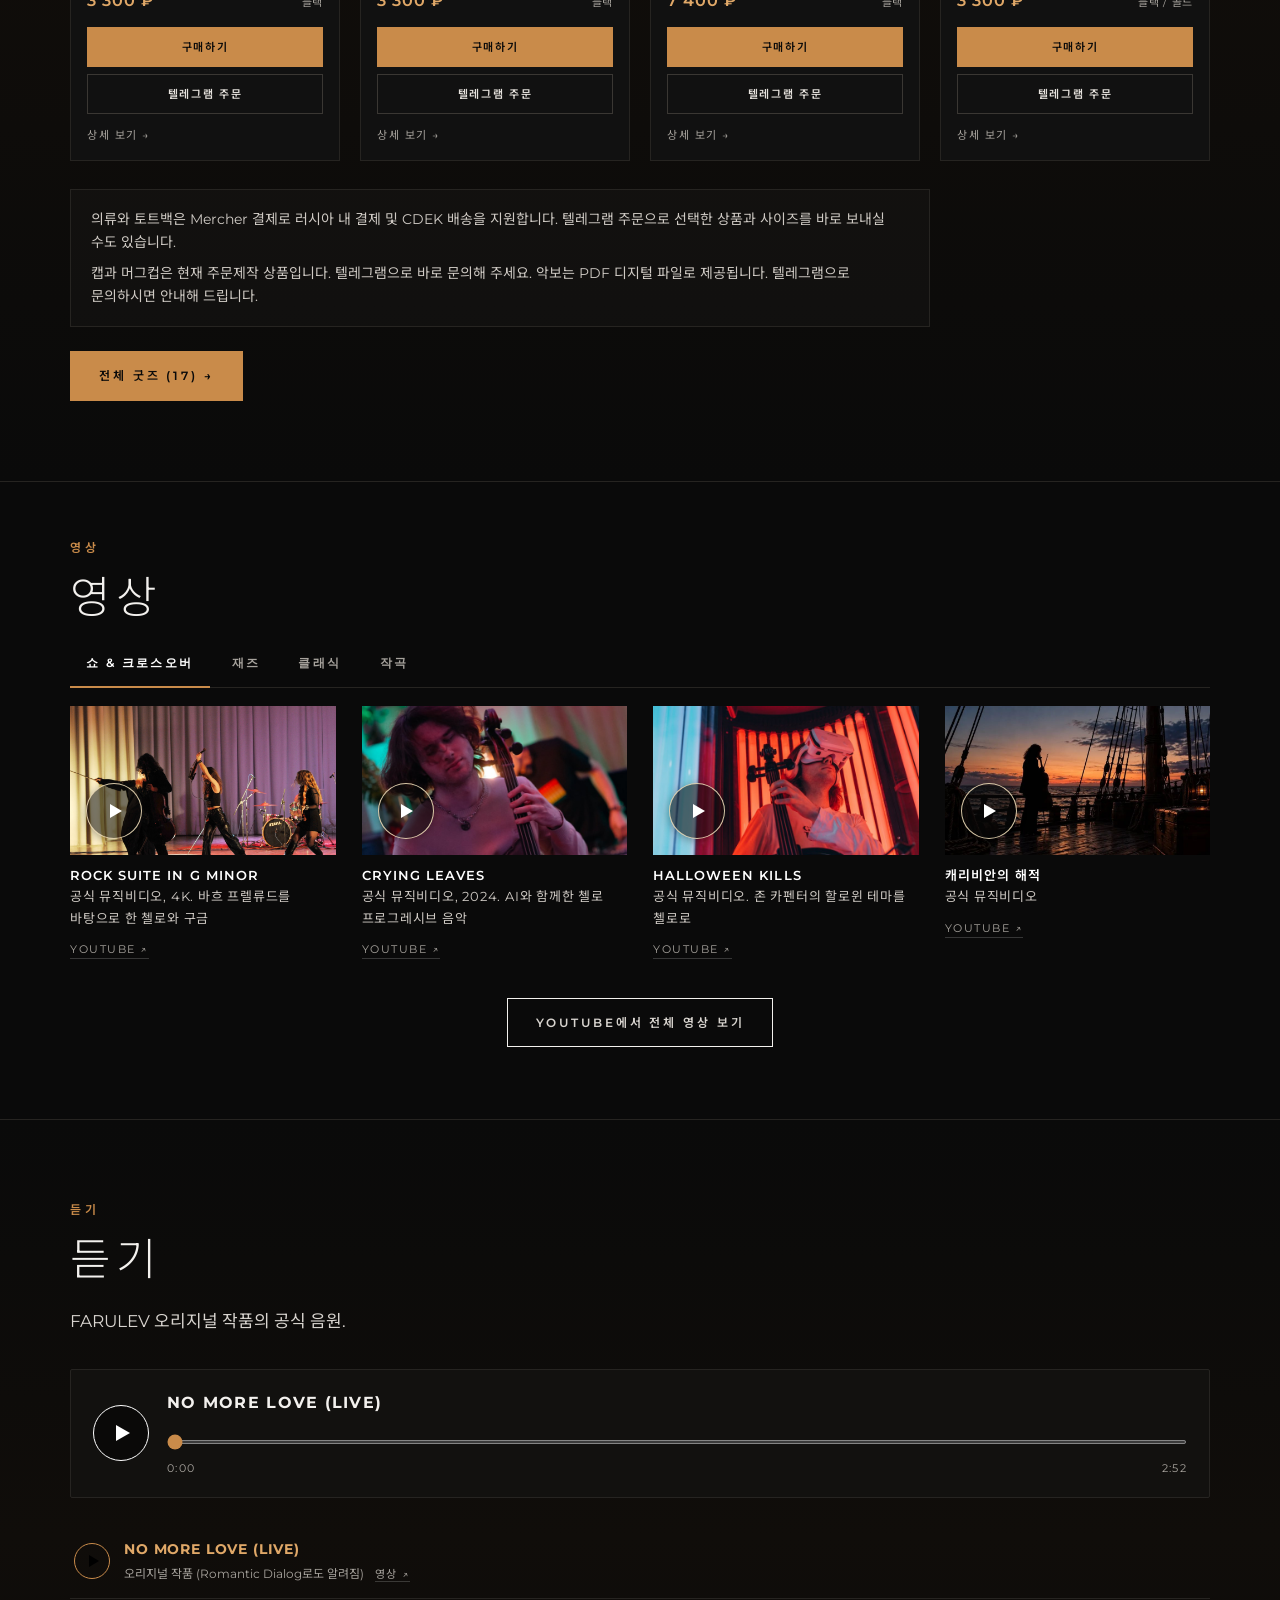
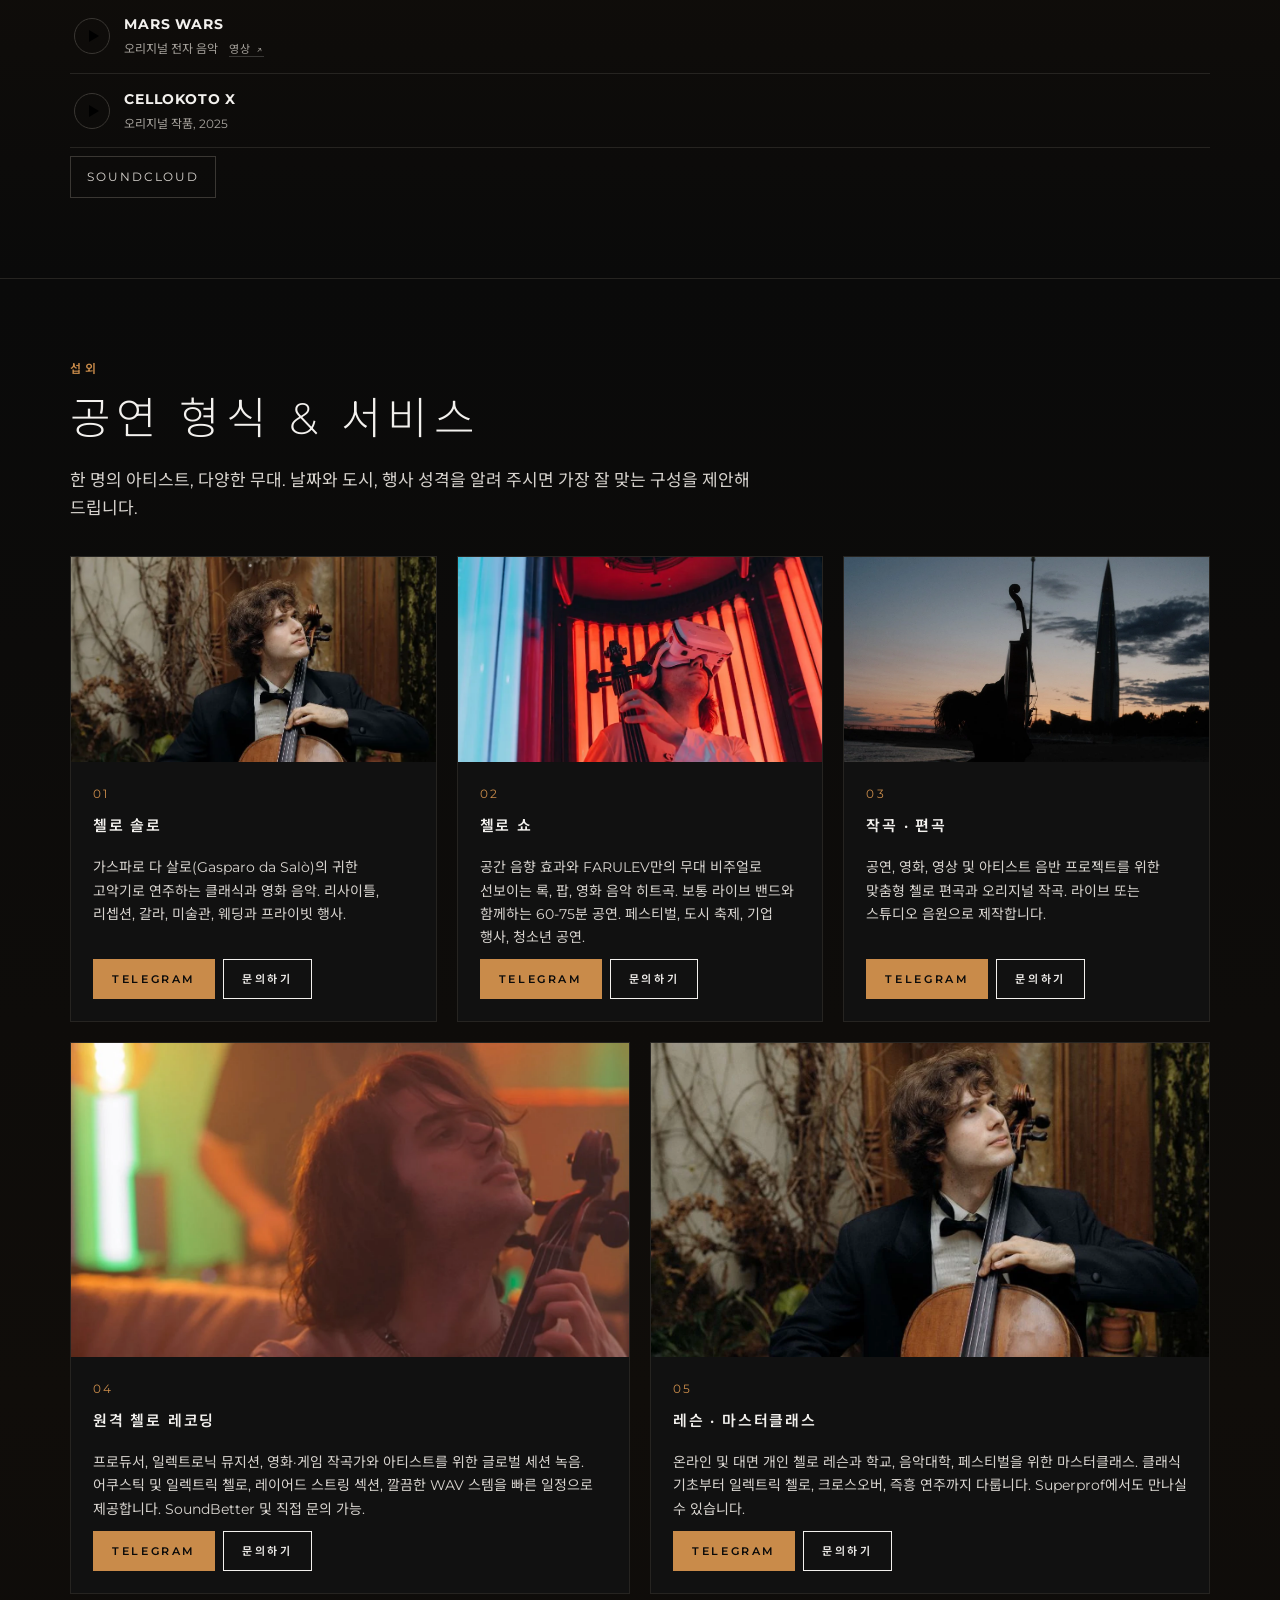
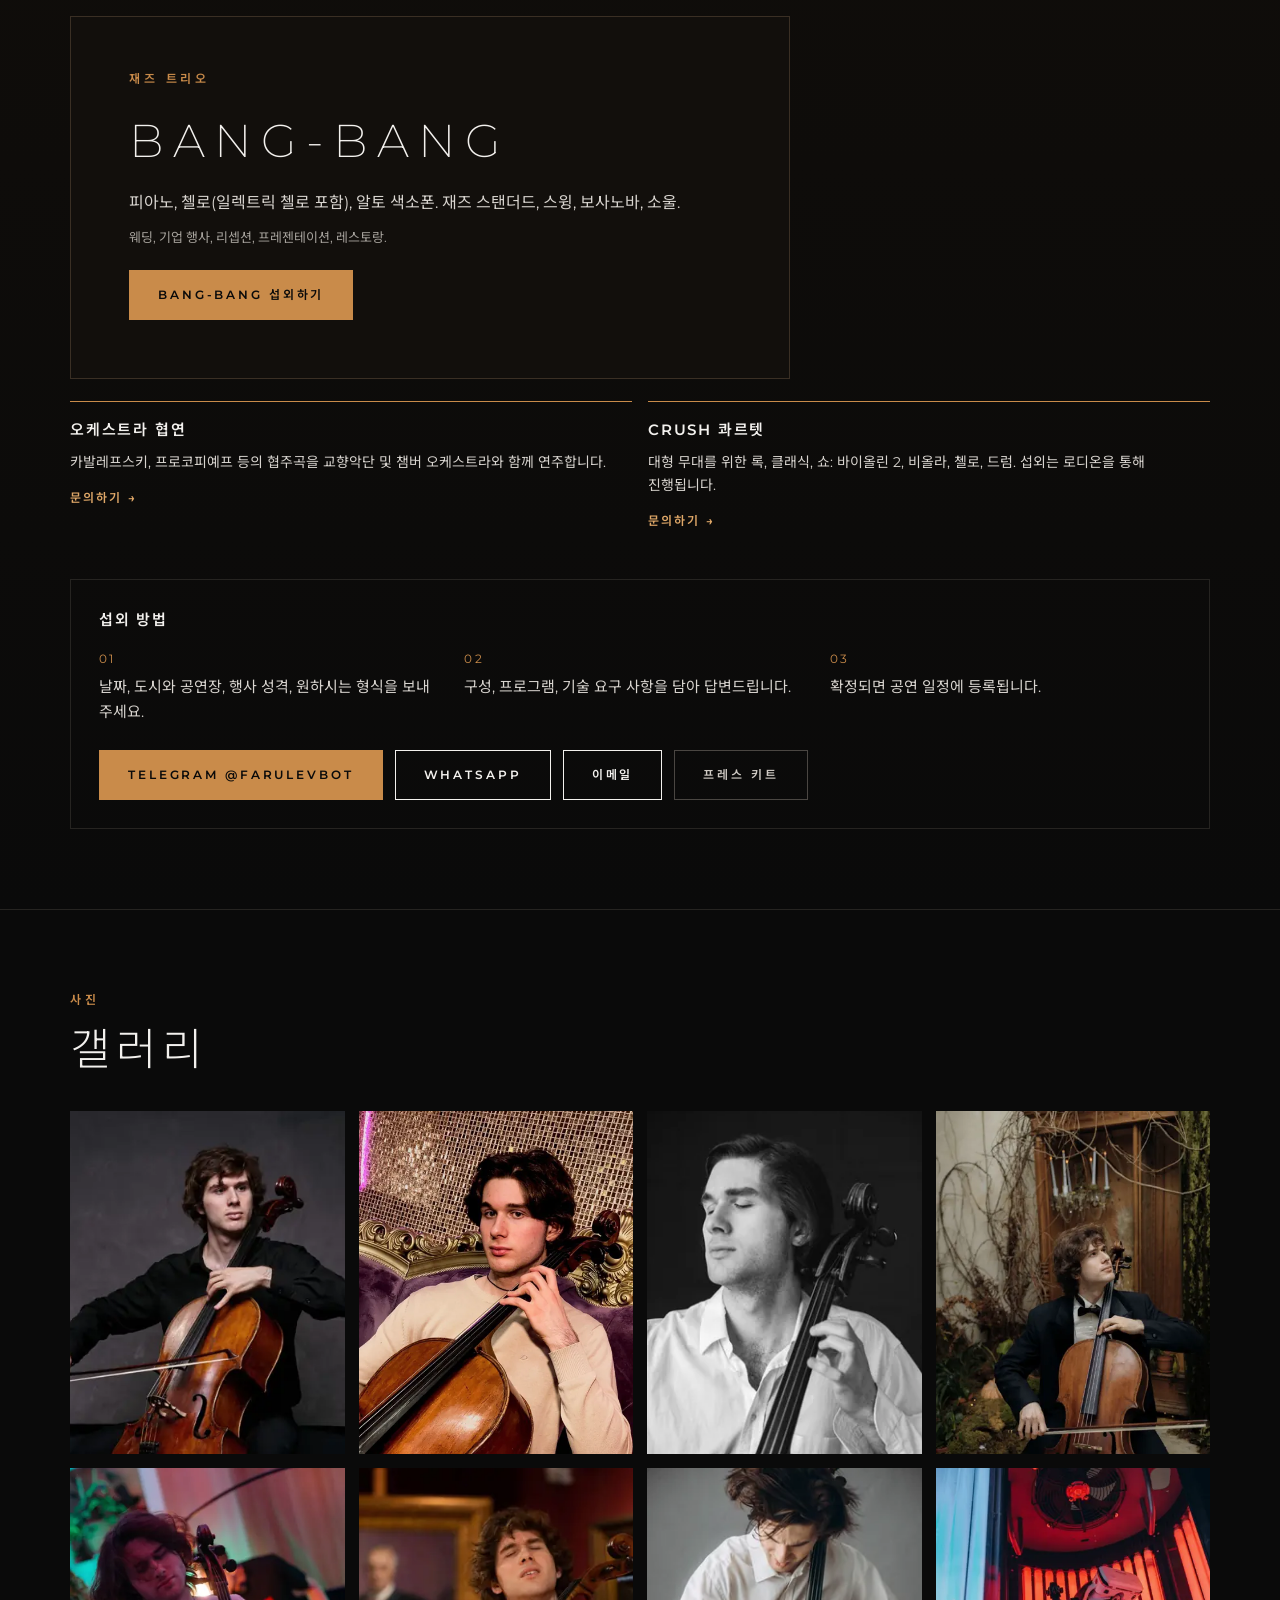
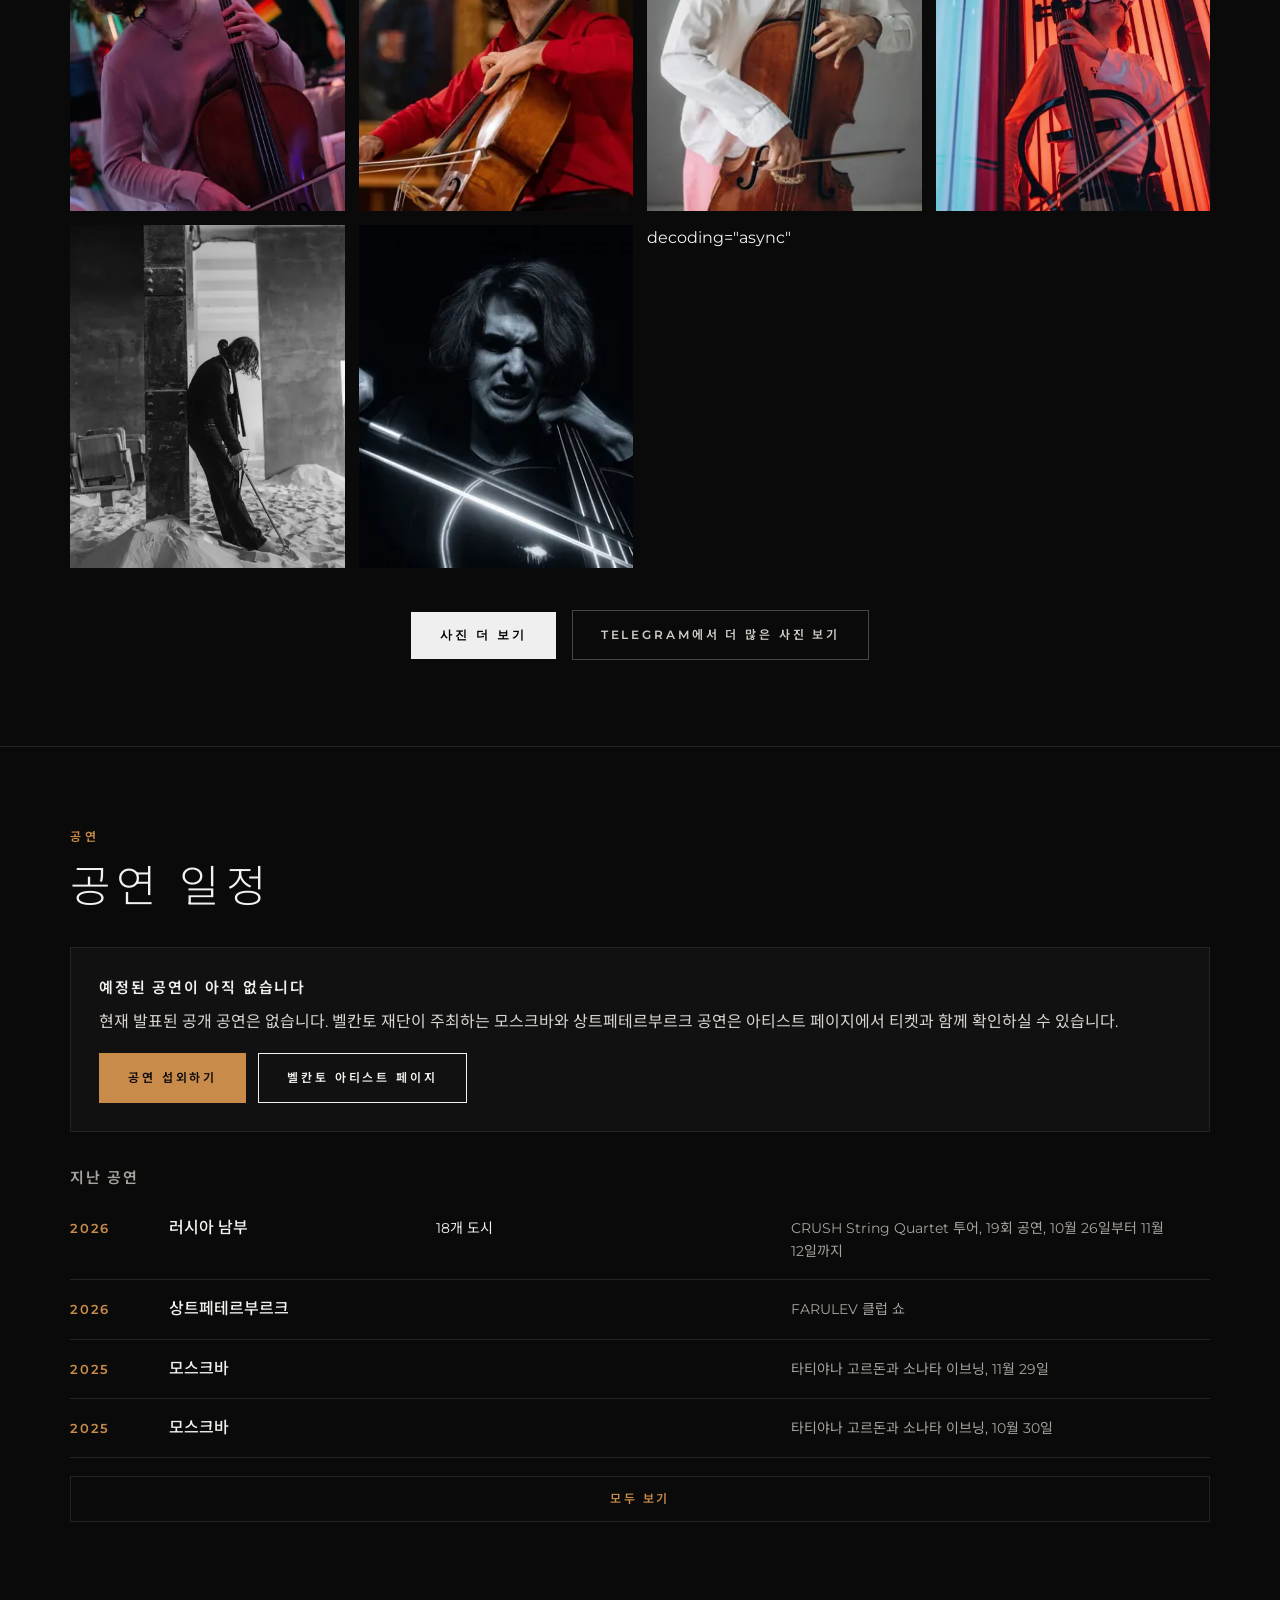
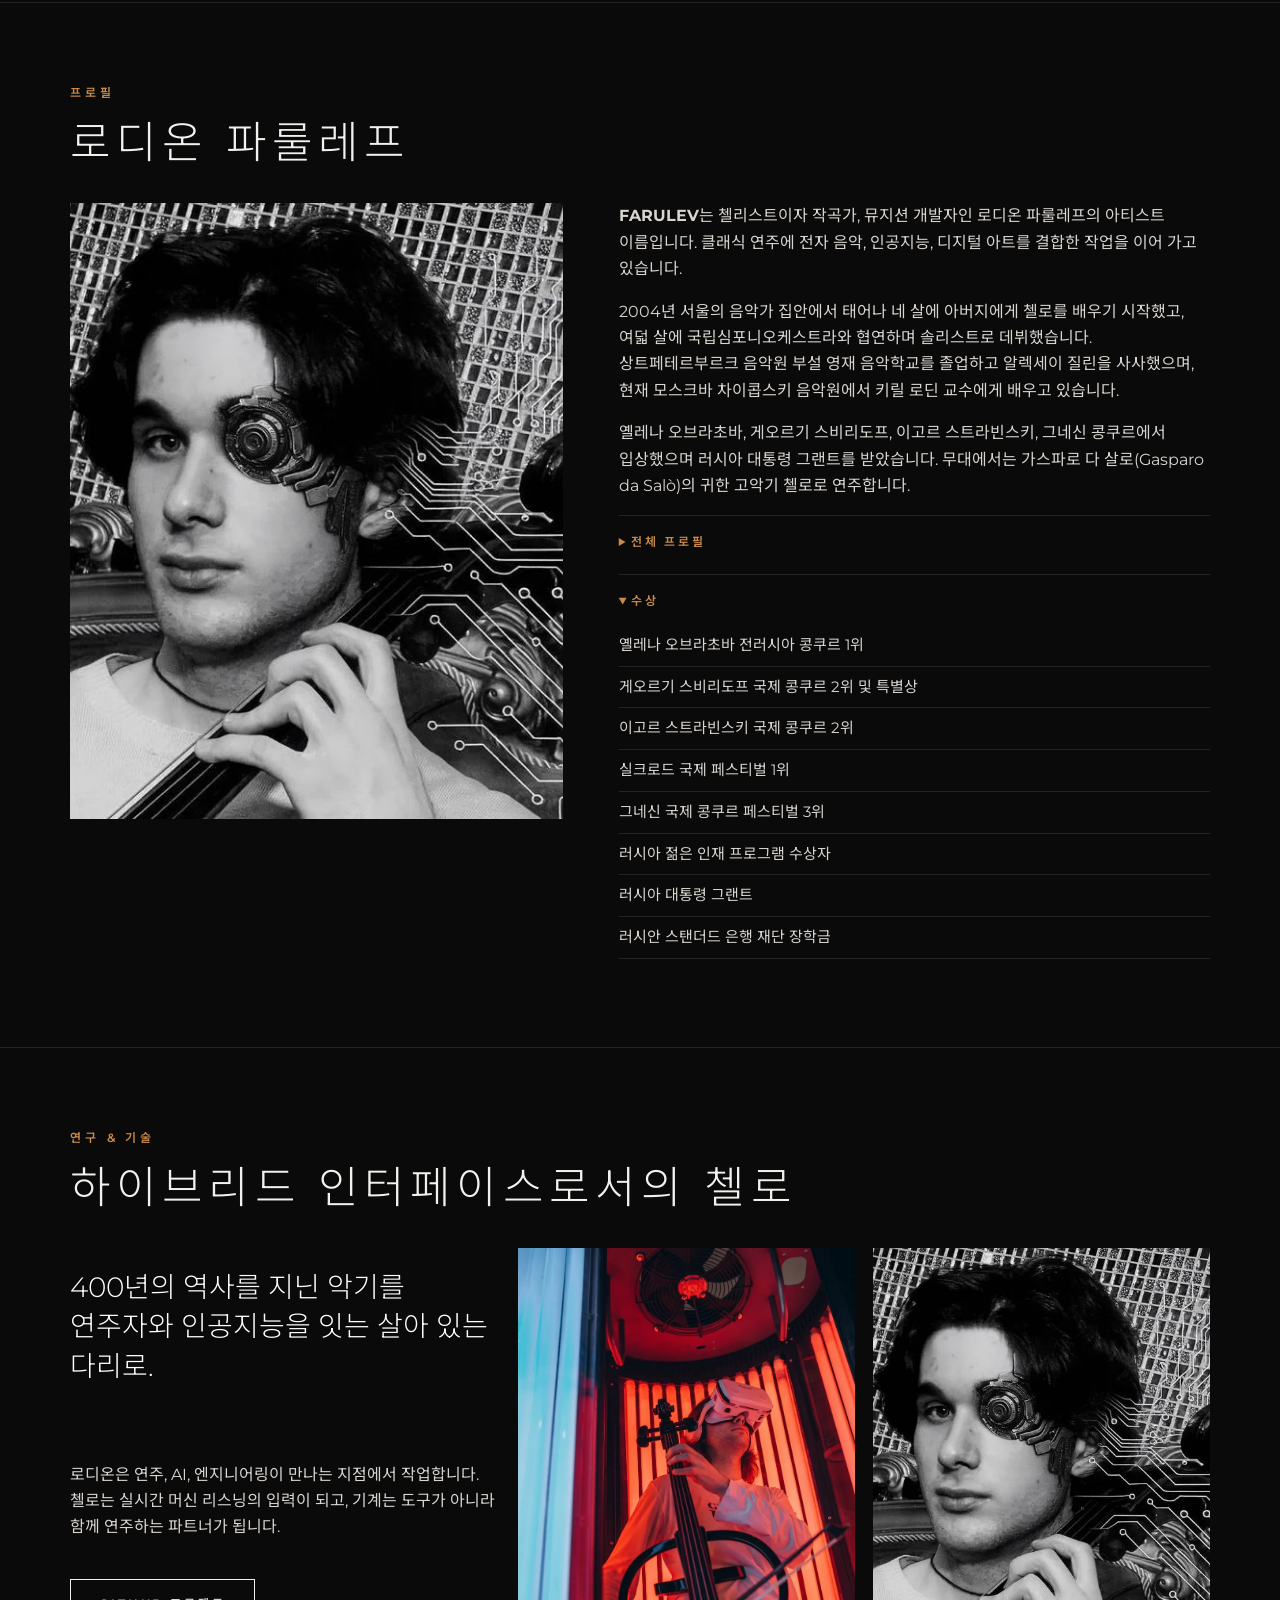
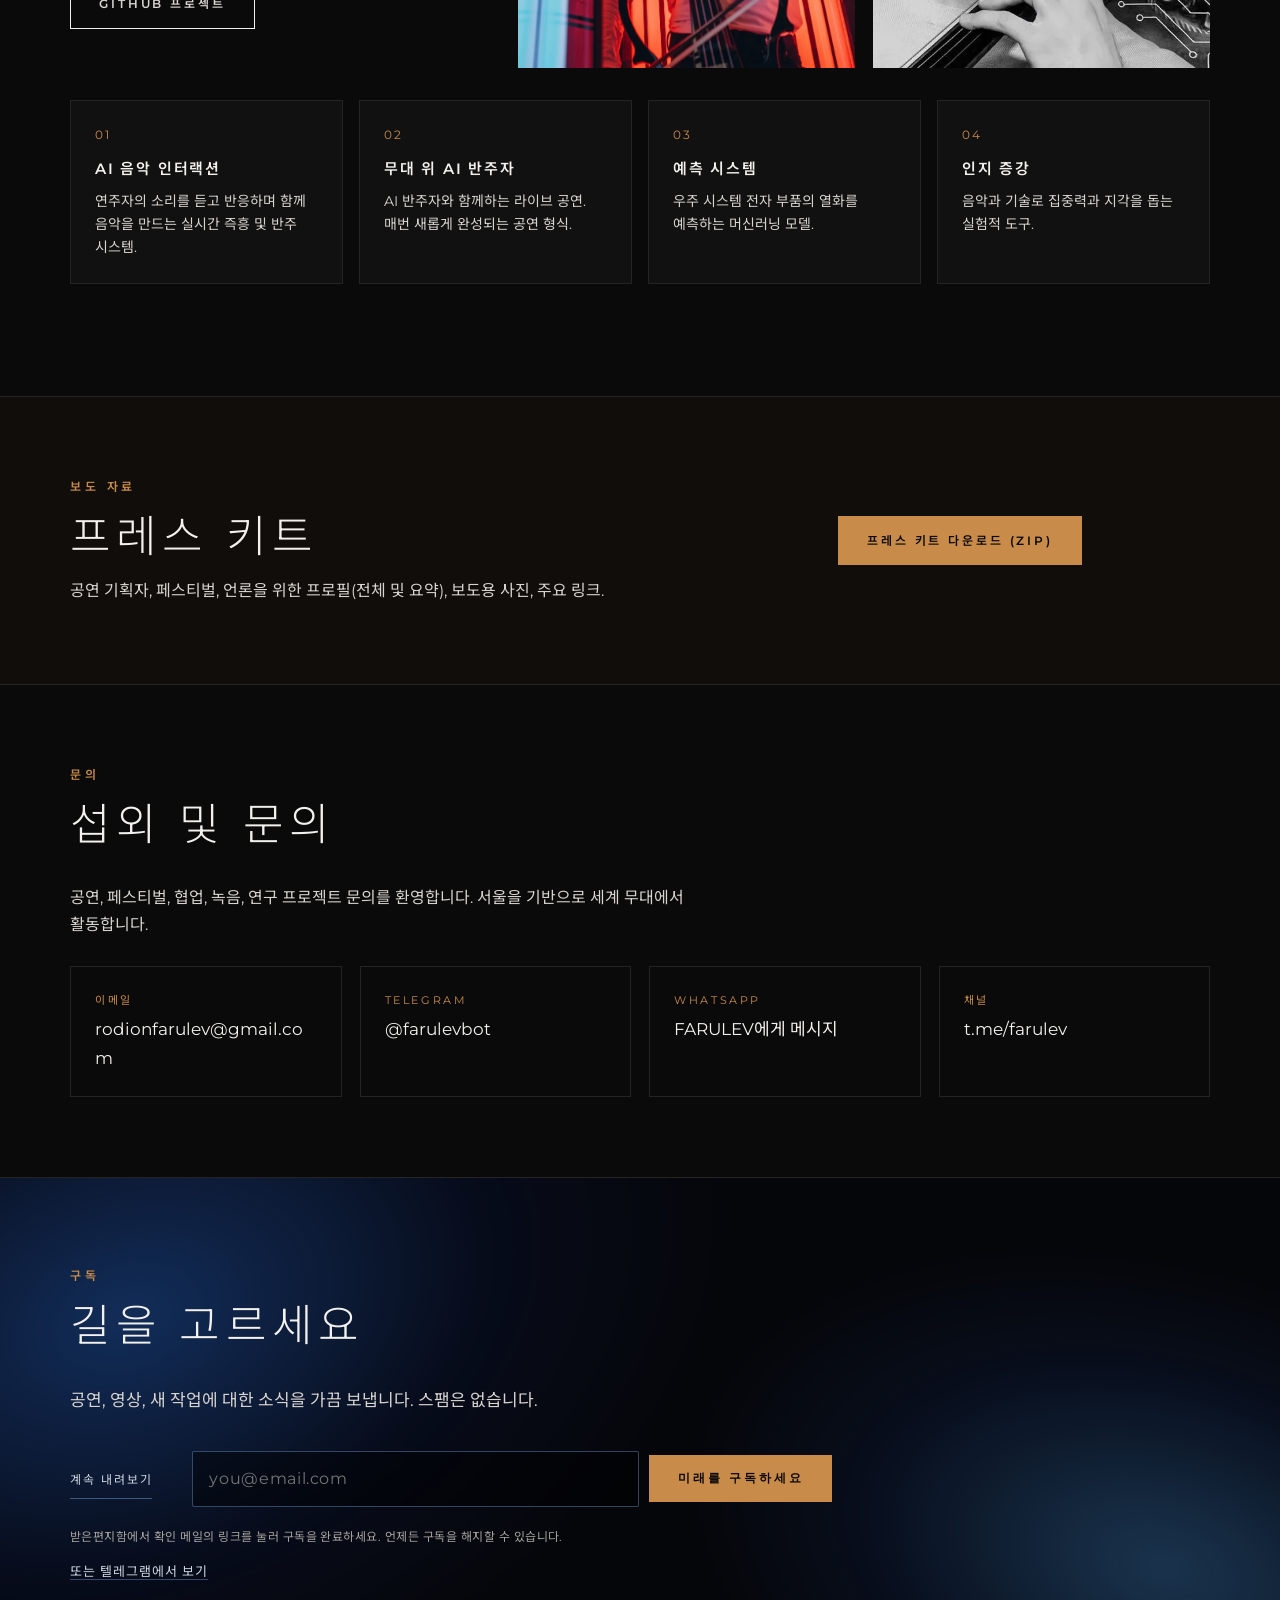
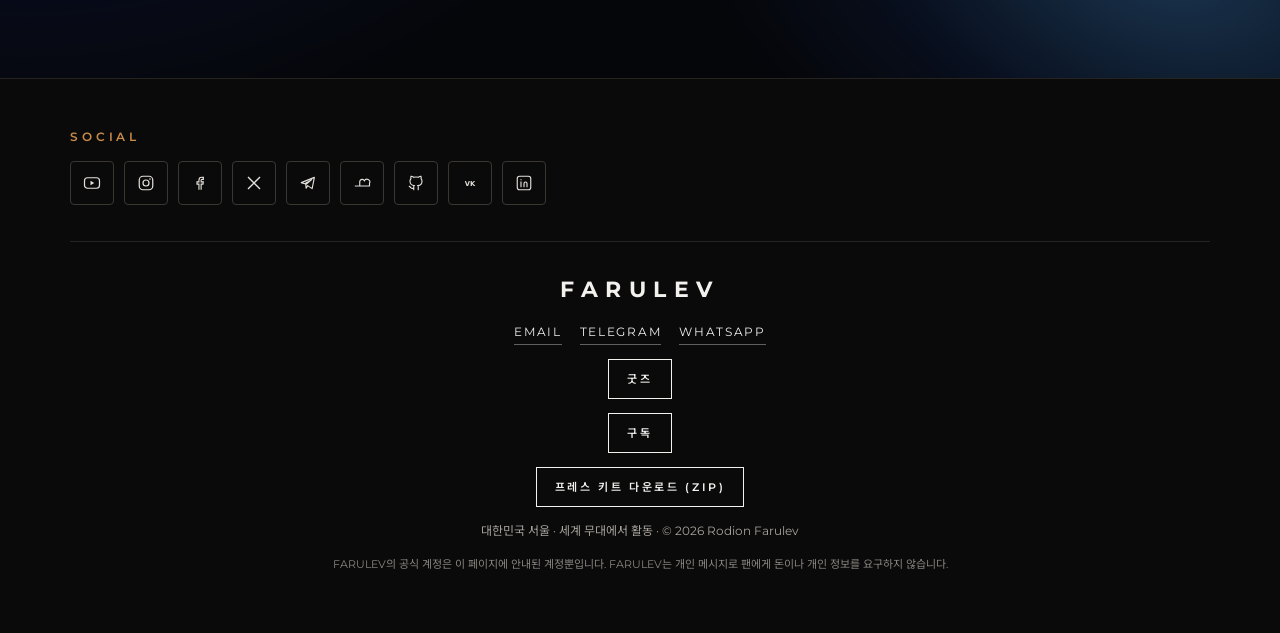
==== commit ef4c9bb6: "Update Formats & Services: Compose & Arrange sunset photo, Remote Cello Recording, Lessons & Masterc" ====
--- a/ko/index.html
+++ b/ko/index.html
@@ -32,7 +32,7 @@
 <link href="https://fonts.googleapis.com/css2?family=Noto+Sans+KR:wght@300;400;500;700&amp;display=swap" rel="stylesheet">
 <link rel="preload" as="image" href="/assets/img/hero-slide-vr-mobile.d25738831a.webp?v=d25738831a" media="(max-width:699px)" type="image/webp">
 <link rel="preload" as="image" href="/assets/img/hero-slide-vr.374fdefdcc.webp?v=374fdefdcc" media="(min-width:700px)" type="image/webp">
-<link rel="stylesheet" href="/assets/css/style.css?v=80f3b18284">
+<link rel="stylesheet" href="/assets/css/style.css?v=04a12c59dc">
 <script type="application/ld+json">{"@context": "https://schema.org", "@graph": [{"@type": "Person", "@id": "https://farulev.com/#person", "name": "Rodion Farulev", "alternateName": ["FARULEV", "Родион Фарулев"], "url": "https://farulev.com/", "image": "https://farulev.com/assets/img/og-image.jpg?v=759cbd2135", "jobTitle": "Cellist, composer, musician-developer", "birthPlace": {"@type": "Place", "name": "Seoul, South Korea"}, "homeLocation": {"@type": "Place", "name": "Seoul, South Korea"}, "email": "mailto:rodionfarulev@gmail.com", "knowsAbout": ["Cello", "Classical music", "Electronic music", "Artificial intelligence", "Machine learning"], "sameAs": ["https://www.youtube.com/@CyberFarulev", "https://www.instagram.com/cyberfarulev/", "https://www.facebook.com/celle0n", "https://x.com/farulevcello", "https://t.me/farulev", "https://soundcloud.com/farulev", "https://github.com/farulev", "https://vk.com/farulev", "https://www.linkedin.com/in/celleon/", "https://www.belcantofund.com/people/rodion-farulev/"]}, {"@type": "MusicGroup", "@id": "https://farulev.com/#artist", "name": "FARULEV", "genre": ["Classical", "Crossover", "Rock", "Jazz"], "url": "https://farulev.com/", "image": "https://farulev.com/assets/img/og-image.jpg?v=759cbd2135", "member": {"@id": "https://farulev.com/#person"}, "sameAs": ["https://www.youtube.com/@CyberFarulev", "https://www.instagram.com/cyberfarulev/", "https://www.facebook.com/celle0n", "https://x.com/farulevcello", "https://t.me/farulev", "https://soundcloud.com/farulev", "https://github.com/farulev", "https://vk.com/farulev", "https://www.linkedin.com/in/celleon/"]}, {"@type": "WebSite", "url": "https://farulev.com/", "name": "FARULEV", "inLanguage": ["en", "zh-CN", "ko", "ru"]}]}</script>
 </head>
 <body>
@@ -66,14 +66,14 @@
 <section id="listen" class="listen"><div class="wrap"><p class="kicker">듣기</p><h2>듣기</h2><p class="lead">FARULEV 오리지널 작품의 공식 음원.</p><div class="player" data-src="/assets/audio/no-more-love-live.mp3?v=4b7ab2e03e"><button type="button" class="pplay" aria-label="Play"></button><div class="pmeta"><b class="ptitle">NO MORE LOVE (LIVE)</b><input type="range" class="pbar" min="0" max="1000" value="0" aria-label="Seek"><div class="ptime"><span class="pcur">0:00</span><span class="pdur">0:00</span></div></div></div><ol class="tracks"><li class="track on" data-src="/assets/audio/no-more-love-live.mp3?v=4b7ab2e03e" data-title="NO MORE LOVE (LIVE)"><button type="button" class="tplay" aria-label="Play NO MORE LOVE (LIVE)"></button><div class="tmeta"><b>NO MORE LOVE (LIVE)</b><span>오리지널 작품 (Romantic Dialog로도 알려짐) <a class="tvid" href="https://youtu.be/D-JUCOtSr8Y" target="_blank" rel="noopener">영상 &#8599;</a></span></div></li><li class="track" data-src="/assets/audio/mars-wars.mp3?v=088cc7d86f" data-title="MARS WARS"><button type="button" class="tplay" aria-label="Play MARS WARS"></button><div class="tmeta"><b>MARS WARS</b><span>오리지널 전자 음악 <a class="tvid" href="https://youtu.be/4CtOVRn5W2U" target="_blank" rel="noopener">영상 &#8599;</a></span></div></li><li class="track" data-src="/assets/audio/cellokoto-x.mp3?v=9d223073c4" data-title="CELLOKOTO X"><button type="button" class="tplay" aria-label="Play CELLOKOTO X"></button><div class="tmeta"><b>CELLOKOTO X</b><span>오리지널 작품, 2025</span></div></li></ol><p class="platforms"><a href="https://soundcloud.com/farulev" target="_blank" rel="noopener">SoundCloud</a></p></div></section>
 
 <section id="book" class="book"><div class="wrap">
- <p class="kicker">섭외</p><h2>공연 형식</h2>
+ <p class="kicker">섭외</p><h2>공연 형식 &amp; 서비스</h2>
  <p class="lead">한 명의 아티스트, 다양한 무대. 날짜와 도시, 행사 성격을 알려 주시면 가장 잘 맞는 구성을 제안해 드립니다.</p>
- <div class="fmts"><article class="fmt"><div class="v"><div class="sv still"><img class="poster" src="/assets/img/farulev-candles.webp?v=5dbda71098" alt="턱시도 차림으로 촛불 옆에서 첼로를 든 로디온 파룰레프" width="853" height="1280" loading="lazy" style="object-position:50% 42%"></div></div><div class="fb"><span class="n">01</span><h3>첼로 솔로</h3><p>가스파로 다 살로(Gasparo da Sal&ograve;)의 귀한 고악기로 연주하는 클래식과 영화 음악. 리사이틀, 리셉션, 갈라, 미술관, 웨딩과 프라이빗 행사.</p><a class="btn sm" href="mailto:rodionfarulev@gmail.com?subject=%EC%84%AD%EC%99%B8%20%EB%AC%B8%EC%9D%98%3A%20%EC%B2%BC%EB%A1%9C%20%EC%86%94%EB%A1%9C&body=%EB%82%A0%EC%A7%9C%3A%0A%EB%8F%84%EC%8B%9C%20/%20%EA%B3%B5%EC%97%B0%EC%9E%A5%3A%0A%ED%96%89%EC%82%AC%20%EC%84%B1%EA%B2%A9%3A%0A%ED%98%95%EC%8B%9D%3A%20%EC%B2%BC%EB%A1%9C%20%EC%86%94%EB%A1%9C%0A%EA%B4%80%EA%B0%9D%20/%20%ED%95%98%EA%B0%9D%20%EC%88%98%3A%0A">문의하기</a></div></article><article class="fmt"><div class="v"><div class="sv still"><img class="poster" src="/assets/img/farulev-red-booth-vr.webp?v=4971318f0b" alt="붉은 조명 속 일렉트릭 첼로와 VR 헤드셋" width="853" height="1280" loading="lazy" style="object-position:50% 28%"></div></div><div class="fb"><span class="n">02</span><h3>첼로 쇼</h3><p>공간 음향 효과와 FARULEV만의 무대 비주얼로 선보이는 록, 팝, 영화 음악 히트곡. 보통 라이브 밴드와 함께하는 60-75분 공연. 페스티벌, 도시 축제, 기업 행사, 청소년 공연.</p><a class="btn sm" href="mailto:rodionfarulev@gmail.com?subject=%EC%84%AD%EC%99%B8%20%EB%AC%B8%EC%9D%98%3A%20%EC%B2%BC%EB%A1%9C%20%EC%87%BC&body=%EB%82%A0%EC%A7%9C%3A%0A%EB%8F%84%EC%8B%9C%20/%20%EA%B3%B5%EC%97%B0%EC%9E%A5%3A%0A%ED%96%89%EC%82%AC%20%EC%84%B1%EA%B2%A9%3A%0A%ED%98%95%EC%8B%9D%3A%20%EC%B2%BC%EB%A1%9C%20%EC%87%BC%0A%EA%B4%80%EA%B0%9D%20/%20%ED%95%98%EA%B0%9D%20%EC%88%98%3A%0A">문의하기</a></div></article><article class="fmt"><div class="v"><div class="sv still"><img class="poster" src="/assets/img/farulev-show-bow.webp?v=04e3a9cac7" alt="활을 앞으로 뻗은 FARULEV 라이브 쇼, 밴드와 함께" width="1280" height="960" loading="lazy" style="object-position:50% 42%"></div></div><div class="fb"><span class="n">03</span><h3>편곡 및 작곡 의뢰</h3><p>행사, 영화, 영상, 아티스트 프로젝트를 위한 첼로 맞춤 편곡과 창작곡. 녹음 또는 라이브 연주로 제공합니다.</p><a class="btn sm" href="mailto:rodionfarulev@gmail.com?subject=%EC%84%AD%EC%99%B8%20%EB%AC%B8%EC%9D%98%3A%20%ED%8E%B8%EA%B3%A1%20%EB%B0%8F%20%EC%9E%91%EA%B3%A1%20%EC%9D%98%EB%A2%B0&body=%EB%82%A0%EC%A7%9C%3A%0A%EB%8F%84%EC%8B%9C%20/%20%EA%B3%B5%EC%97%B0%EC%9E%A5%3A%0A%ED%96%89%EC%82%AC%20%EC%84%B1%EA%B2%A9%3A%0A%ED%98%95%EC%8B%9D%3A%20%ED%8E%B8%EA%B3%A1%20%EB%B0%8F%20%EC%9E%91%EA%B3%A1%20%EC%9D%98%EB%A2%B0%0A%EA%B4%80%EA%B0%9D%20/%20%ED%95%98%EA%B0%9D%20%EC%88%98%3A%0A">문의하기</a></div></article></div>
+ <div class="fmts"><article class="fmt"><div class="v"><div class="sv still"><img class="poster" src="/assets/img/farulev-candles.webp?v=5dbda71098" alt="턱시도 차림으로 촛불 옆에서 첼로를 든 로디온 파룰레프" width="853" height="1280" loading="lazy" style="object-position:50% 42%"></div></div><div class="fb"><span class="n">01</span><h3>첼로 솔로</h3><p>가스파로 다 살로(Gasparo da Sal&ograve;)의 귀한 고악기로 연주하는 클래식과 영화 음악. 리사이틀, 리셉션, 갈라, 미술관, 웨딩과 프라이빗 행사.</p><div class="fmt-ctas"><a class="btn sm acc" href="https://t.me/farulevbot?text=%EC%B2%BC%EB%A1%9C%20%EC%86%94%EB%A1%9C" target="_blank" rel="noopener">Telegram</a><a class="btn sm" href="mailto:rodionfarulev@gmail.com?subject=%EC%84%AD%EC%99%B8%20%EB%AC%B8%EC%9D%98%3A%20%EC%B2%BC%EB%A1%9C%20%EC%86%94%EB%A1%9C&body=%EB%82%A0%EC%A7%9C%3A%0A%EB%8F%84%EC%8B%9C%20/%20%EA%B3%B5%EC%97%B0%EC%9E%A5%3A%0A%ED%96%89%EC%82%AC%20%EC%84%B1%EA%B2%A9%3A%0A%ED%98%95%EC%8B%9D%3A%20%EC%B2%BC%EB%A1%9C%20%EC%86%94%EB%A1%9C%0A%EA%B4%80%EA%B0%9D%20/%20%ED%95%98%EA%B0%9D%20%EC%88%98%3A%0A">문의하기</a></div></div></article><article class="fmt"><div class="v"><div class="sv still"><img class="poster" src="/assets/img/farulev-red-booth-vr.webp?v=4971318f0b" alt="붉은 조명 속 일렉트릭 첼로와 VR 헤드셋" width="853" height="1280" loading="lazy" style="object-position:50% 28%"></div></div><div class="fb"><span class="n">02</span><h3>첼로 쇼</h3><p>공간 음향 효과와 FARULEV만의 무대 비주얼로 선보이는 록, 팝, 영화 음악 히트곡. 보통 라이브 밴드와 함께하는 60-75분 공연. 페스티벌, 도시 축제, 기업 행사, 청소년 공연.</p><div class="fmt-ctas"><a class="btn sm acc" href="https://t.me/farulevbot?text=%EC%B2%BC%EB%A1%9C%20%EC%87%BC" target="_blank" rel="noopener">Telegram</a><a class="btn sm" href="mailto:rodionfarulev@gmail.com?subject=%EC%84%AD%EC%99%B8%20%EB%AC%B8%EC%9D%98%3A%20%EC%B2%BC%EB%A1%9C%20%EC%87%BC&body=%EB%82%A0%EC%A7%9C%3A%0A%EB%8F%84%EC%8B%9C%20/%20%EA%B3%B5%EC%97%B0%EC%9E%A5%3A%0A%ED%96%89%EC%82%AC%20%EC%84%B1%EA%B2%A9%3A%0A%ED%98%95%EC%8B%9D%3A%20%EC%B2%BC%EB%A1%9C%20%EC%87%BC%0A%EA%B4%80%EA%B0%9D%20/%20%ED%95%98%EA%B0%9D%20%EC%88%98%3A%0A">문의하기</a></div></div></article><article class="fmt"><div class="v"><div class="sv still"><img class="poster" src="/assets/img/farulev-sunset-cello.webp?v=bef08c5505" alt="바닷가 노을 실루엣" width="1280" height="720" loading="lazy" style="object-position:50% 50%"></div></div><div class="fb"><span class="n">03</span><h3>작곡 · 편곡</h3><p>공연, 영화, 영상 및 아티스트 음반 프로젝트를 위한 맞춤형 첼로 편곡과 오리지널 작곡. 라이브 또는 스튜디오 음원으로 제작합니다.</p><div class="fmt-ctas"><a class="btn sm acc" href="https://t.me/farulevbot?text=%EC%9E%91%EA%B3%A1%20%C2%B7%20%ED%8E%B8%EA%B3%A1" target="_blank" rel="noopener">Telegram</a><a class="btn sm" href="mailto:rodionfarulev@gmail.com?subject=%EC%84%AD%EC%99%B8%20%EB%AC%B8%EC%9D%98%3A%20%EC%9E%91%EA%B3%A1%20%C2%B7%20%ED%8E%B8%EA%B3%A1&body=%EB%82%A0%EC%A7%9C%3A%0A%EB%8F%84%EC%8B%9C%20/%20%EA%B3%B5%EC%97%B0%EC%9E%A5%3A%0A%ED%96%89%EC%82%AC%20%EC%84%B1%EA%B2%A9%3A%0A%ED%98%95%EC%8B%9D%3A%20%EC%9E%91%EA%B3%A1%20%C2%B7%20%ED%8E%B8%EA%B3%A1%0A%EA%B4%80%EA%B0%9D%20/%20%ED%95%98%EA%B0%9D%20%EC%88%98%3A%0A">문의하기</a></div></div></article><article class="fmt"><div class="v"><div class="sv still"><img class="poster" src="/assets/img/farulev-studio-session.webp?v=f0e1c9373f" alt="따뜻한 조명 속 라이브 공연" width="1280" height="720" loading="lazy" style="object-position:50% 50%"></div></div><div class="fb"><span class="n">04</span><h3>원격 첼로 레코딩</h3><p>프로듀서, 일렉트로닉 뮤지션, 영화·게임 작곡가와 아티스트를 위한 글로벌 세션 녹음. 어쿠스틱 및 일렉트릭 첼로, 레이어드 스트링 섹션, 깔끔한 WAV 스템을 빠른 일정으로 제공합니다. SoundBetter 및 직접 문의 가능.</p><div class="fmt-ctas"><a class="btn sm acc" href="https://t.me/farulevbot?text=%EC%9B%90%EA%B2%A9%20%EC%B2%BC%EB%A1%9C%20%EB%A0%88%EC%BD%94%EB%94%A9" target="_blank" rel="noopener">Telegram</a><a class="btn sm" href="mailto:rodionfarulev@gmail.com?subject=%EC%84%AD%EC%99%B8%20%EB%AC%B8%EC%9D%98%3A%20%EC%9B%90%EA%B2%A9%20%EC%B2%BC%EB%A1%9C%20%EB%A0%88%EC%BD%94%EB%94%A9&body=%EB%82%A0%EC%A7%9C%3A%0A%EB%8F%84%EC%8B%9C%20/%20%EA%B3%B5%EC%97%B0%EC%9E%A5%3A%0A%ED%96%89%EC%82%AC%20%EC%84%B1%EA%B2%A9%3A%0A%ED%98%95%EC%8B%9D%3A%20%EC%9B%90%EA%B2%A9%20%EC%B2%BC%EB%A1%9C%20%EB%A0%88%EC%BD%94%EB%94%A9%0A%EA%B4%80%EA%B0%9D%20/%20%ED%95%98%EA%B0%9D%20%EC%88%98%3A%0A">문의하기</a></div></div></article><article class="fmt"><div class="v"><div class="sv still"><img class="poster" src="/assets/img/farulev-lessons-candles.webp?v=5810d8bb0d" alt="턱시도 차림으로 촛불 옆에서 첼로를 든 로디온 파룰레프" width="1280" height="720" loading="lazy" style="object-position:50% 50%"></div></div><div class="fb"><span class="n">05</span><h3>레슨 · 마스터클래스</h3><p>온라인 및 대면 개인 첼로 레슨과 학교, 음악대학, 페스티벌을 위한 마스터클래스. 클래식 기초부터 일렉트릭 첼로, 크로스오버, 즉흥 연주까지 다룹니다. Superprof에서도 만나실 수 있습니다.</p><div class="fmt-ctas"><a class="btn sm acc" href="https://t.me/farulevbot?text=%EB%A0%88%EC%8A%A8%20%C2%B7%20%EB%A7%88%EC%8A%A4%ED%84%B0%ED%81%B4%EB%9E%98%EC%8A%A4" target="_blank" rel="noopener">Telegram</a><a class="btn sm" href="mailto:rodionfarulev@gmail.com?subject=%EC%84%AD%EC%99%B8%20%EB%AC%B8%EC%9D%98%3A%20%EB%A0%88%EC%8A%A8%20%C2%B7%20%EB%A7%88%EC%8A%A4%ED%84%B0%ED%81%B4%EB%9E%98%EC%8A%A4&body=%EB%82%A0%EC%A7%9C%3A%0A%EB%8F%84%EC%8B%9C%20/%20%EA%B3%B5%EC%97%B0%EC%9E%A5%3A%0A%ED%96%89%EC%82%AC%20%EC%84%B1%EA%B2%A9%3A%0A%ED%98%95%EC%8B%9D%3A%20%EB%A0%88%EC%8A%A8%20%C2%B7%20%EB%A7%88%EC%8A%A4%ED%84%B0%ED%81%B4%EB%9E%98%EC%8A%A4%0A%EA%B4%80%EA%B0%9D%20/%20%ED%95%98%EA%B0%9D%20%EC%88%98%3A%0A">문의하기</a></div></div></article></div>
  <div class="bang bang-text">
   <div class="bt"><p class="kicker">재즈 트리오</p><h3 class="bh">BANG-BANG</h3><p>피아노, 첼로(일렉트릭 첼로 포함), 알토 색소폰. 재즈 스탠더드, 스윙, 보사노바, 소울.</p><p class="small">웨딩, 기업 행사, 리셉션, 프레젠테이션, 레스토랑.</p>
    <a class="btn acc" href="mailto:rodionfarulev@gmail.com?subject=%EC%84%AD%EC%99%B8%20%EB%AC%B8%EC%9D%98%3A%20BANG-BANG&body=%EB%82%A0%EC%A7%9C%3A%0A%EB%8F%84%EC%8B%9C%20/%20%EA%B3%B5%EC%97%B0%EC%9E%A5%3A%0A%ED%96%89%EC%82%AC%20%EC%84%B1%EA%B2%A9%3A%0A%ED%98%95%EC%8B%9D%3A%20BANG-BANG%0A%EA%B4%80%EA%B0%9D%20/%20%ED%95%98%EA%B0%9D%20%EC%88%98%3A%0A">BANG-BANG 섭외하기</a></div>
  </div>
- <div class="minis"><div class="mini"><h3>오케스트라 협연</h3><p>카발레프스키, 프로코피예프 등의 협주곡을 교향악단 및 챔버 오케스트라와 함께 연주합니다.</p><a href="mailto:rodionfarulev@gmail.com?subject=%EC%84%AD%EC%99%B8%20%EB%AC%B8%EC%9D%98%3A%20%EC%98%A4%EC%BC%80%EC%8A%A4%ED%8A%B8%EB%9D%BC%20%ED%98%91%EC%97%B0&body=%EB%82%A0%EC%A7%9C%3A%0A%EB%8F%84%EC%8B%9C%20/%20%EA%B3%B5%EC%97%B0%EC%9E%A5%3A%0A%ED%96%89%EC%82%AC%20%EC%84%B1%EA%B2%A9%3A%0A%ED%98%95%EC%8B%9D%3A%20%EC%98%A4%EC%BC%80%EC%8A%A4%ED%8A%B8%EB%9D%BC%20%ED%98%91%EC%97%B0%0A%EA%B4%80%EA%B0%9D%20/%20%ED%95%98%EA%B0%9D%20%EC%88%98%3A%0A">문의하기 &rarr;</a></div><div class="mini"><h3>CRUSH 콰르텟</h3><p>대형 무대를 위한 록, 클래식, 쇼: 바이올린 2, 비올라, 첼로, 드럼. 섭외는 로디온을 통해 진행됩니다.</p><a href="mailto:rodionfarulev@gmail.com?subject=%EC%84%AD%EC%99%B8%20%EB%AC%B8%EC%9D%98%3A%20CRUSH%20%EC%BD%B0%EB%A5%B4%ED%85%9F&body=%EB%82%A0%EC%A7%9C%3A%0A%EB%8F%84%EC%8B%9C%20/%20%EA%B3%B5%EC%97%B0%EC%9E%A5%3A%0A%ED%96%89%EC%82%AC%20%EC%84%B1%EA%B2%A9%3A%0A%ED%98%95%EC%8B%9D%3A%20CRUSH%20%EC%BD%B0%EB%A5%B4%ED%85%9F%0A%EA%B4%80%EA%B0%9D%20/%20%ED%95%98%EA%B0%9D%20%EC%88%98%3A%0A">문의하기 &rarr;</a></div><div class="mini"><h3>스튜디오 녹음</h3><p>노래, 영화, 게임, 광고를 위한 첼로 파트 원격 녹음.</p><a href="mailto:rodionfarulev@gmail.com?subject=%EC%84%AD%EC%99%B8%20%EB%AC%B8%EC%9D%98%3A%20%EC%8A%A4%ED%8A%9C%EB%94%94%EC%98%A4%20%EB%85%B9%EC%9D%8C&body=%EB%82%A0%EC%A7%9C%3A%0A%EB%8F%84%EC%8B%9C%20/%20%EA%B3%B5%EC%97%B0%EC%9E%A5%3A%0A%ED%96%89%EC%82%AC%20%EC%84%B1%EA%B2%A9%3A%0A%ED%98%95%EC%8B%9D%3A%20%EC%8A%A4%ED%8A%9C%EB%94%94%EC%98%A4%20%EB%85%B9%EC%9D%8C%0A%EA%B4%80%EA%B0%9D%20/%20%ED%95%98%EA%B0%9D%20%EC%88%98%3A%0A">문의하기 &rarr;</a></div></div>
+ <div class="minis"><div class="mini"><h3>오케스트라 협연</h3><p>카발레프스키, 프로코피예프 등의 협주곡을 교향악단 및 챔버 오케스트라와 함께 연주합니다.</p><a href="mailto:rodionfarulev@gmail.com?subject=%EC%84%AD%EC%99%B8%20%EB%AC%B8%EC%9D%98%3A%20%EC%98%A4%EC%BC%80%EC%8A%A4%ED%8A%B8%EB%9D%BC%20%ED%98%91%EC%97%B0&body=%EB%82%A0%EC%A7%9C%3A%0A%EB%8F%84%EC%8B%9C%20/%20%EA%B3%B5%EC%97%B0%EC%9E%A5%3A%0A%ED%96%89%EC%82%AC%20%EC%84%B1%EA%B2%A9%3A%0A%ED%98%95%EC%8B%9D%3A%20%EC%98%A4%EC%BC%80%EC%8A%A4%ED%8A%B8%EB%9D%BC%20%ED%98%91%EC%97%B0%0A%EA%B4%80%EA%B0%9D%20/%20%ED%95%98%EA%B0%9D%20%EC%88%98%3A%0A">문의하기 &rarr;</a></div><div class="mini"><h3>CRUSH 콰르텟</h3><p>대형 무대를 위한 록, 클래식, 쇼: 바이올린 2, 비올라, 첼로, 드럼. 섭외는 로디온을 통해 진행됩니다.</p><a href="mailto:rodionfarulev@gmail.com?subject=%EC%84%AD%EC%99%B8%20%EB%AC%B8%EC%9D%98%3A%20CRUSH%20%EC%BD%B0%EB%A5%B4%ED%85%9F&body=%EB%82%A0%EC%A7%9C%3A%0A%EB%8F%84%EC%8B%9C%20/%20%EA%B3%B5%EC%97%B0%EC%9E%A5%3A%0A%ED%96%89%EC%82%AC%20%EC%84%B1%EA%B2%A9%3A%0A%ED%98%95%EC%8B%9D%3A%20CRUSH%20%EC%BD%B0%EB%A5%B4%ED%85%9F%0A%EA%B4%80%EA%B0%9D%20/%20%ED%95%98%EA%B0%9D%20%EC%88%98%3A%0A">문의하기 &rarr;</a></div></div>
  <div class="how"><h3>섭외 방법</h3><ol><li><span>01</span>날짜, 도시와 공연장, 행사 성격, 원하시는 형식을 보내 주세요.</li><li><span>02</span>구성, 프로그램, 기술 요구 사항을 담아 답변드립니다.</li><li><span>03</span>확정되면 공연 일정에 등록됩니다.</li></ol>
   <div class="ctas"><a class="btn acc" href="https://t.me/farulevbot" target="_blank" rel="noopener">Telegram @farulevbot</a><a class="btn" href="https://wa.me/message/OKL5R6RD77RZG1" target="_blank" rel="noopener">WhatsApp</a><a class="btn" href="mailto:rodionfarulev@gmail.com?subject=%EC%84%AD%EC%99%B8%20%EB%AC%B8%EC%9D%98%3A%20FARULEV&body=%EB%82%A0%EC%A7%9C%3A%0A%EB%8F%84%EC%8B%9C%20/%20%EA%B3%B5%EC%97%B0%EC%9E%A5%3A%0A%ED%96%89%EC%82%AC%20%EC%84%B1%EA%B2%A9%3A%0A%ED%98%95%EC%8B%9D%3A%20FARULEV%0A%EA%B4%80%EA%B0%9D%20/%20%ED%95%98%EA%B0%9D%20%EC%88%98%3A%0A">이메일</a><a class="btn ghost" href="/press/FARULEV_press_kit.zip?v=f61ffd1d15" download>프레스 키트</a></div></div>
 </div></section>
--- a/assets/css/style.css
+++ b/assets/css/style.css
@@ -187,19 +187,19 @@
 .lead{max-width:680px;margin:-14px 0 34px;font-size:17px}
 .book{background:linear-gradient(180deg,#0a0a0a,#100d0a 50%,#0a0a0a)}
 .fmts{display:grid;gap:20px}
-@media(min-width:900px){.fmts{grid-template-columns:repeat(3,1fr)}}
+@media(min-width:900px){.fmts{grid-template-columns:repeat(6,1fr)}.fmts .fmt:nth-child(-n+3){grid-column:span 2}.fmts .fmt:nth-child(n+4){grid-column:span 3}}
 .fmt{border:1px solid var(--line);background:var(--bg2);display:flex;flex-direction:column}
 .fmt .fb{padding:22px;display:flex;flex-direction:column;gap:10px;flex:1}
 .fmt .fb p{font-size:14px;flex:1}
 .fmt .n,.card .n{color:var(--acc);font-size:12px;letter-spacing:.2em}
-.fmt .btn{align-self:flex-start}
+.fmt .fmt-ctas{display:flex;flex-wrap:wrap;gap:8px;margin-top:auto}.fmt .btn{align-self:flex-start}
 .bang{display:grid;gap:26px;margin:22px 0;border:1px solid #3a2f24;background:#120f0c;padding:0;align-items:center}
 @media(min-width:900px){.bang{grid-template-columns:1.5fr 1fr}}
 .bang .bt{padding:24px 26px 30px}
 .bang .bh{font-size:clamp(30px,4vw,46px);font-weight:200;letter-spacing:.2em;margin:0 0 12px}
 .bang .small{margin:10px 0 22px}
 .minis{display:grid;gap:16px;margin-top:6px}
-@media(min-width:800px){.minis{grid-template-columns:repeat(3,1fr)}}
+@media(min-width:800px){.minis{grid-template-columns:repeat(2,1fr)}}
 .mini{border-top:1px solid var(--acc);padding-top:16px}
 .mini p{font-size:14px;margin-bottom:10px}
 .mini a{font-size:12px;letter-spacing:.18em;text-transform:uppercase;color:var(--acc2);font-weight:600}
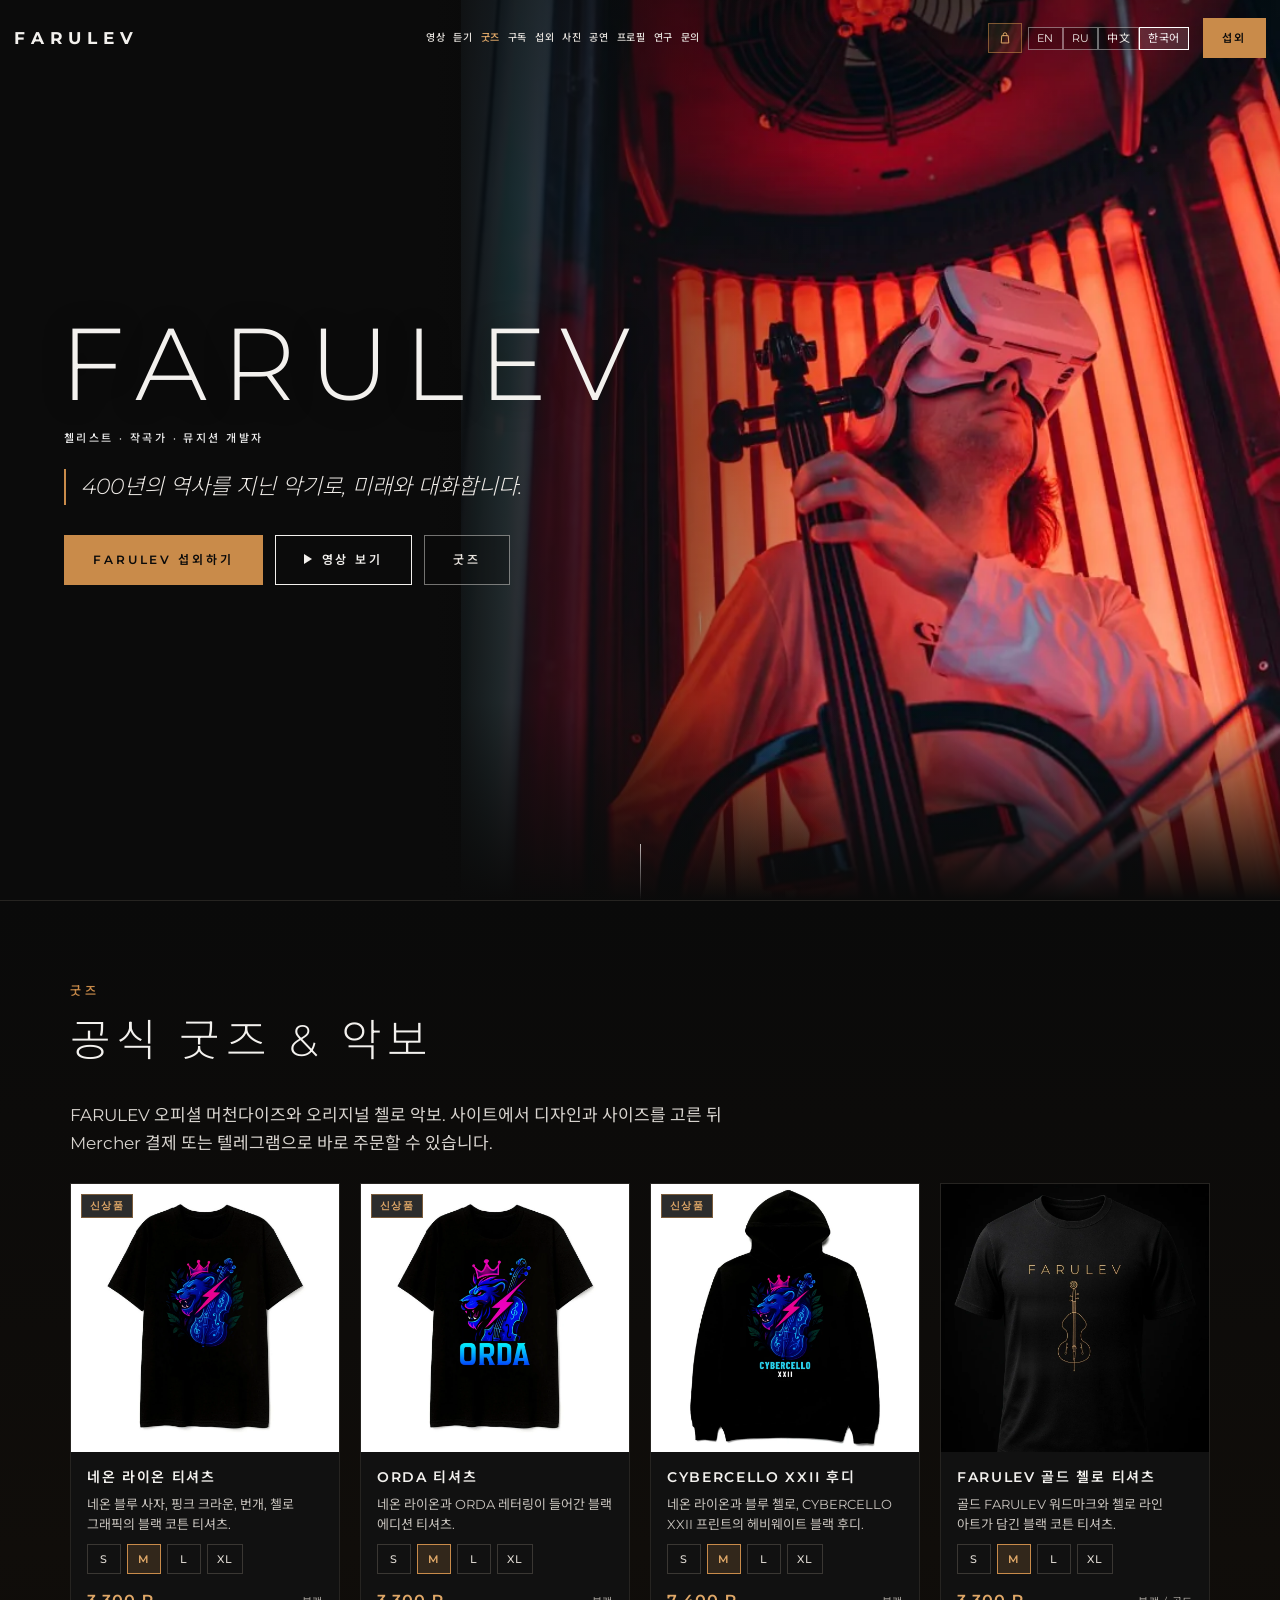
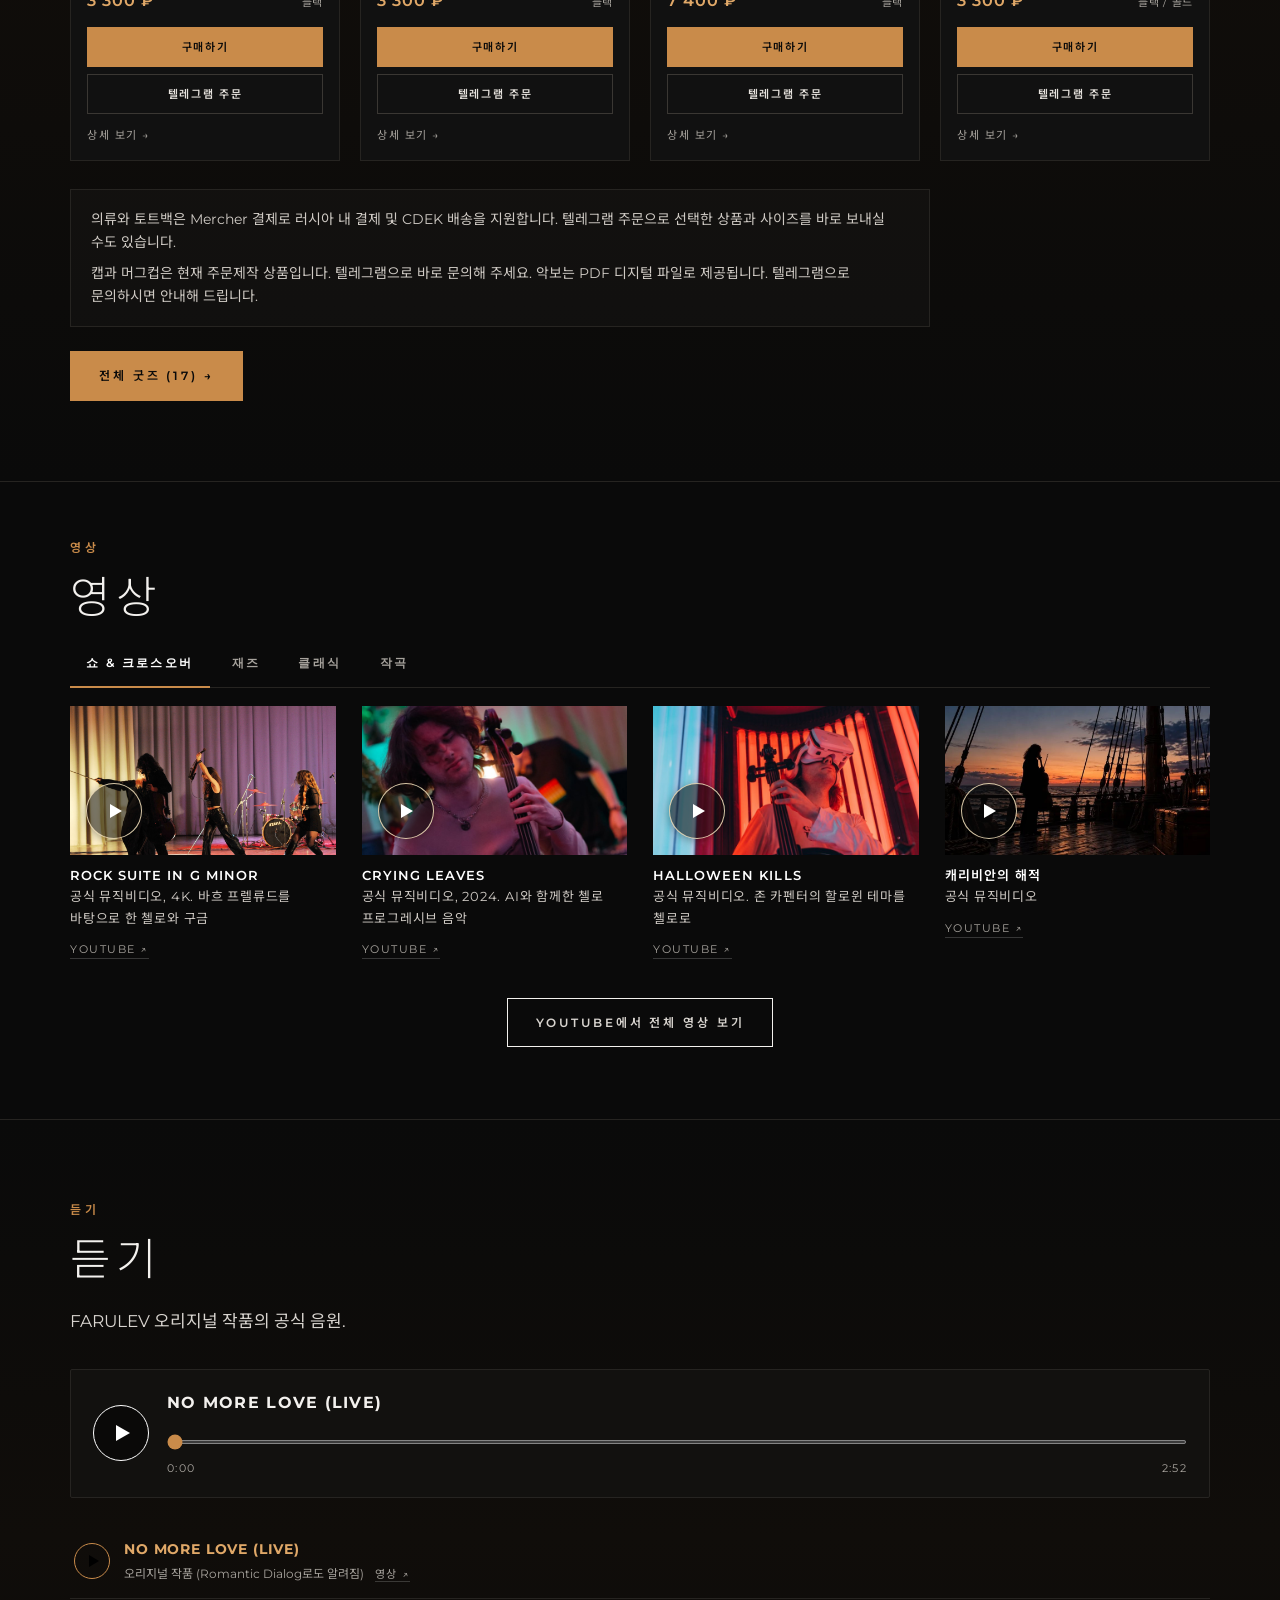
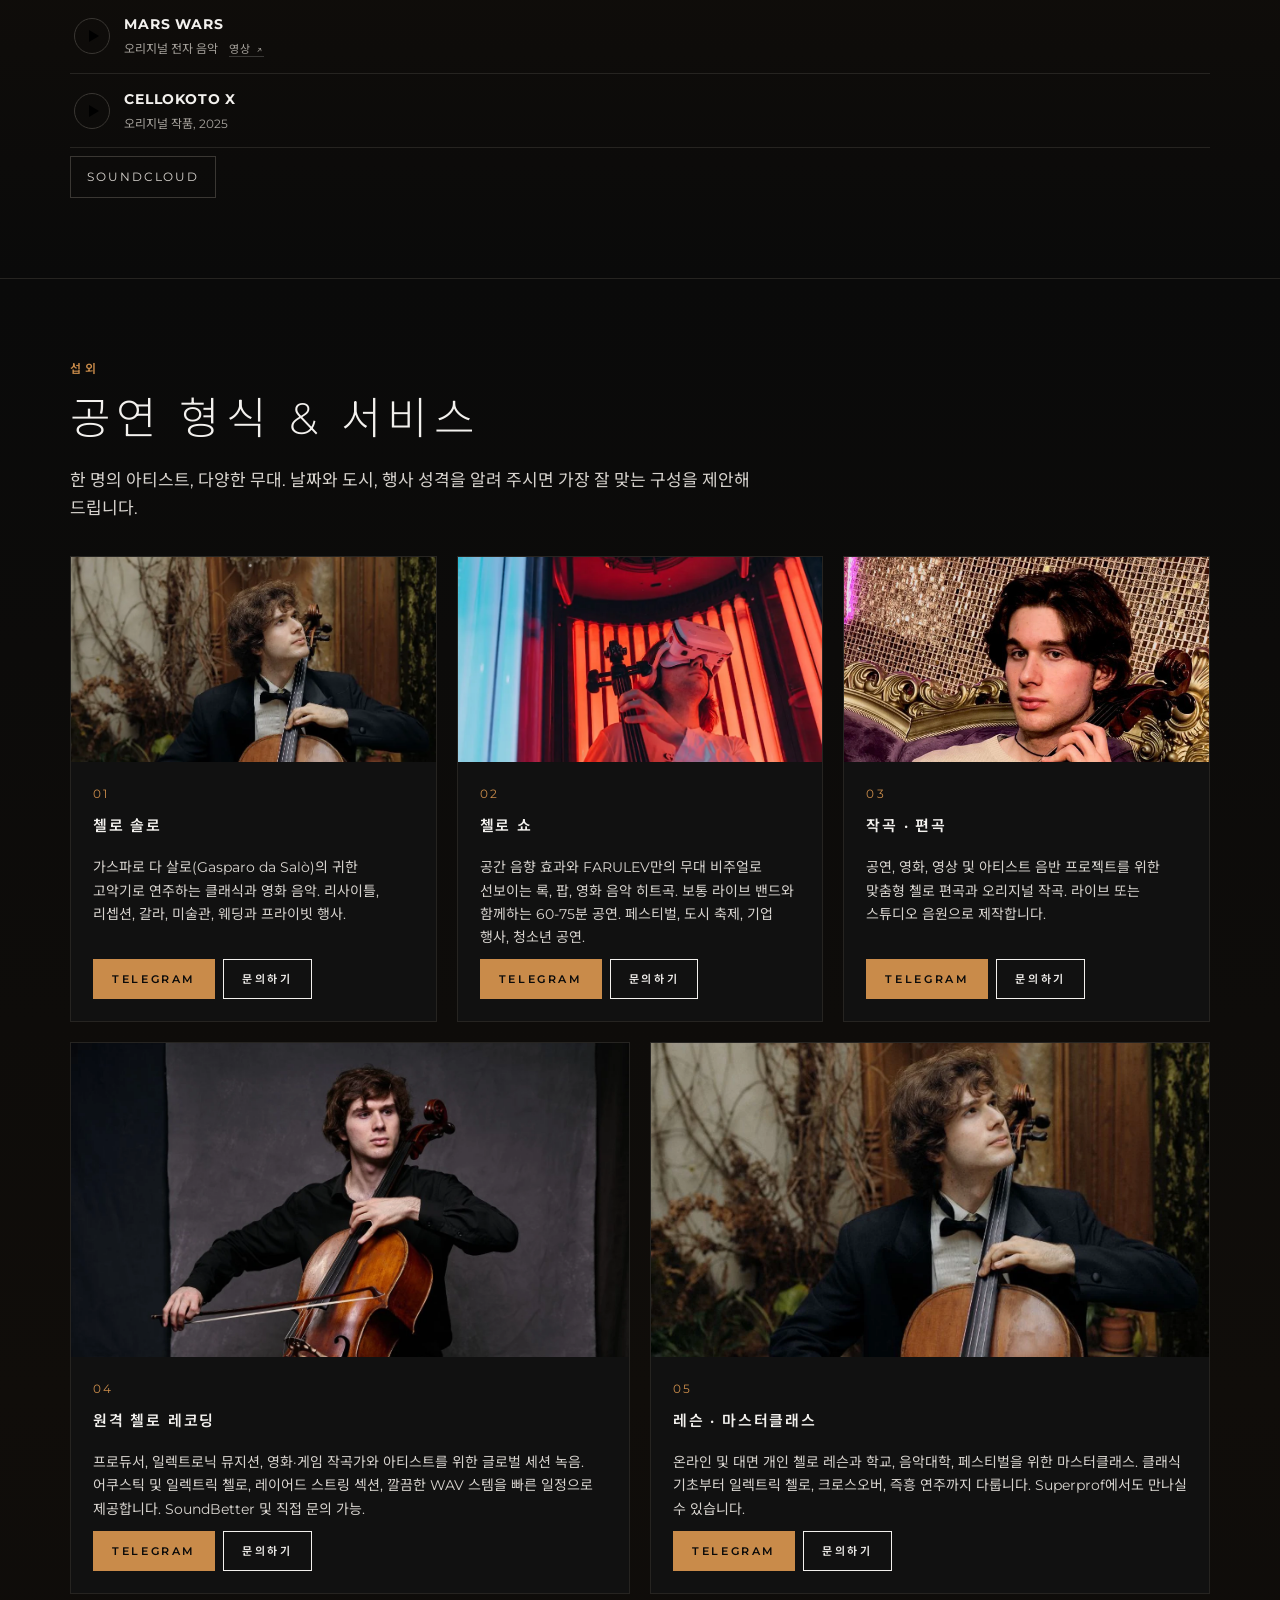
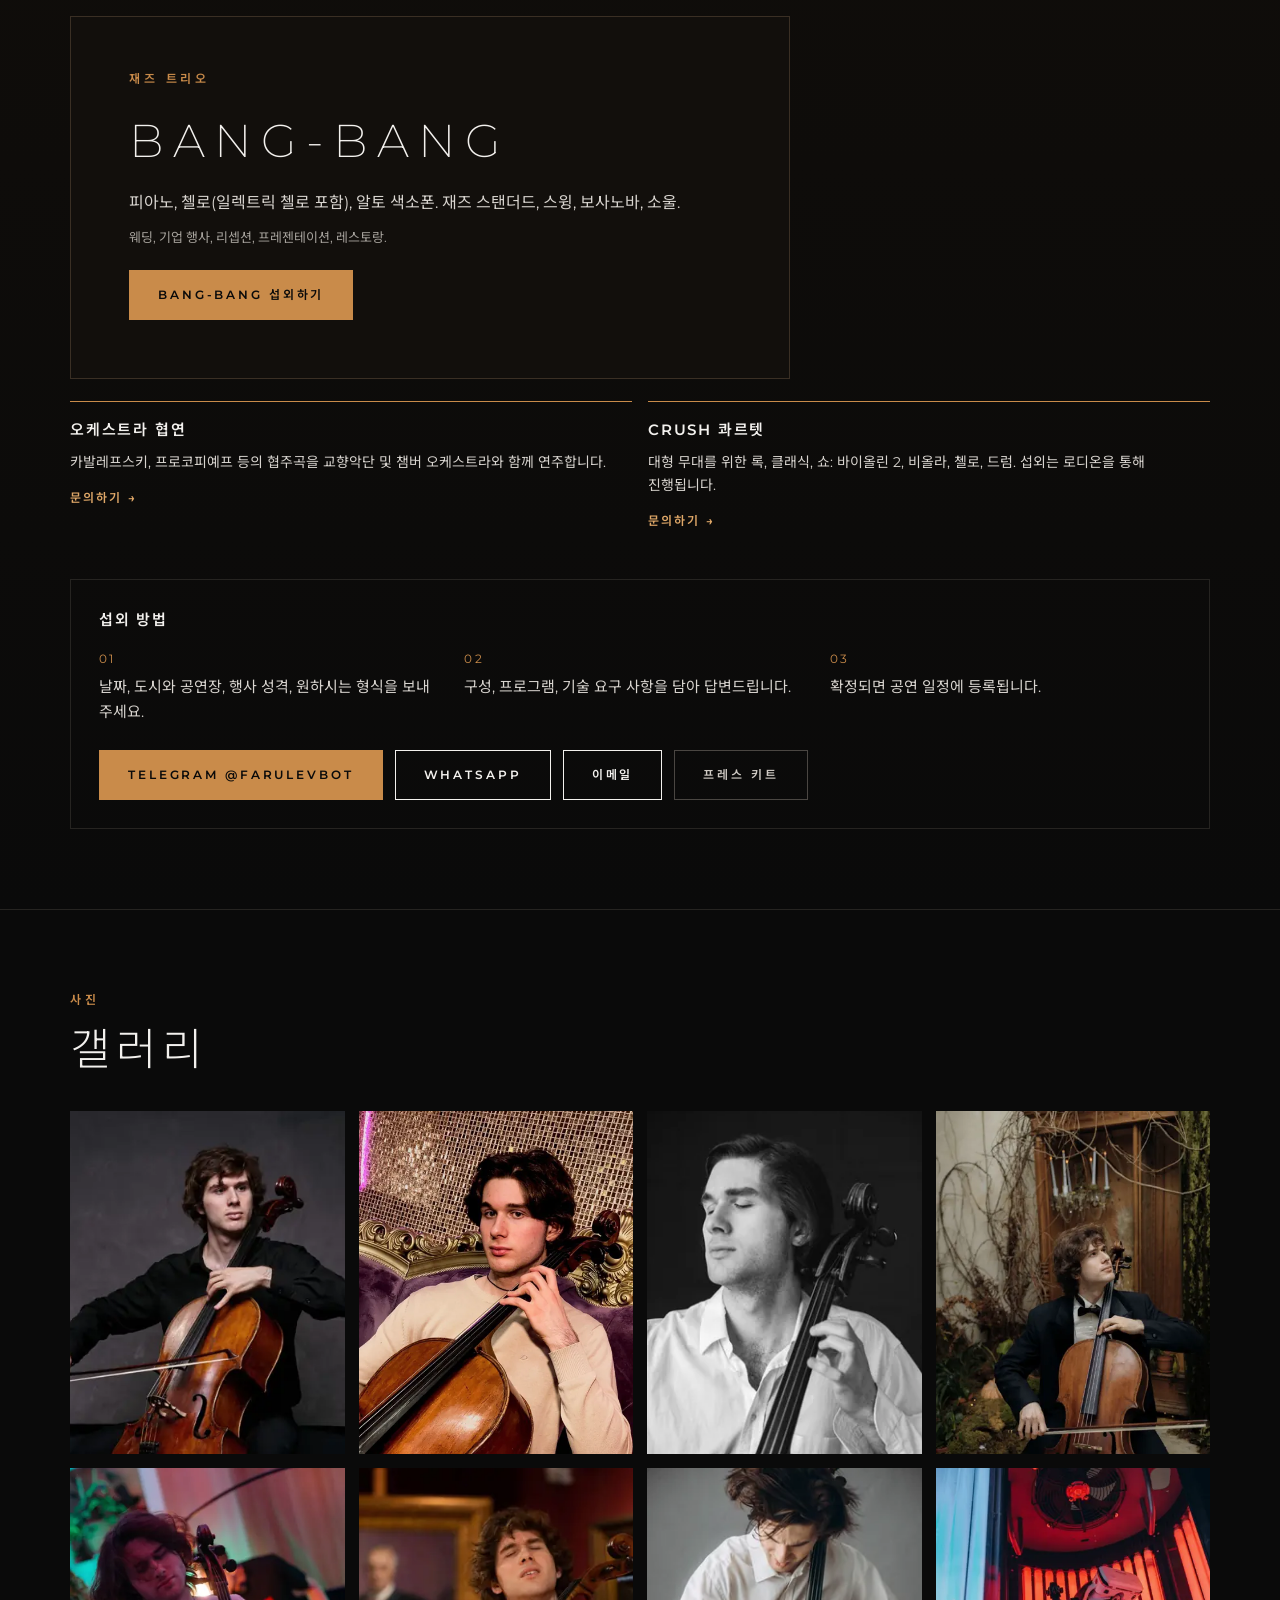
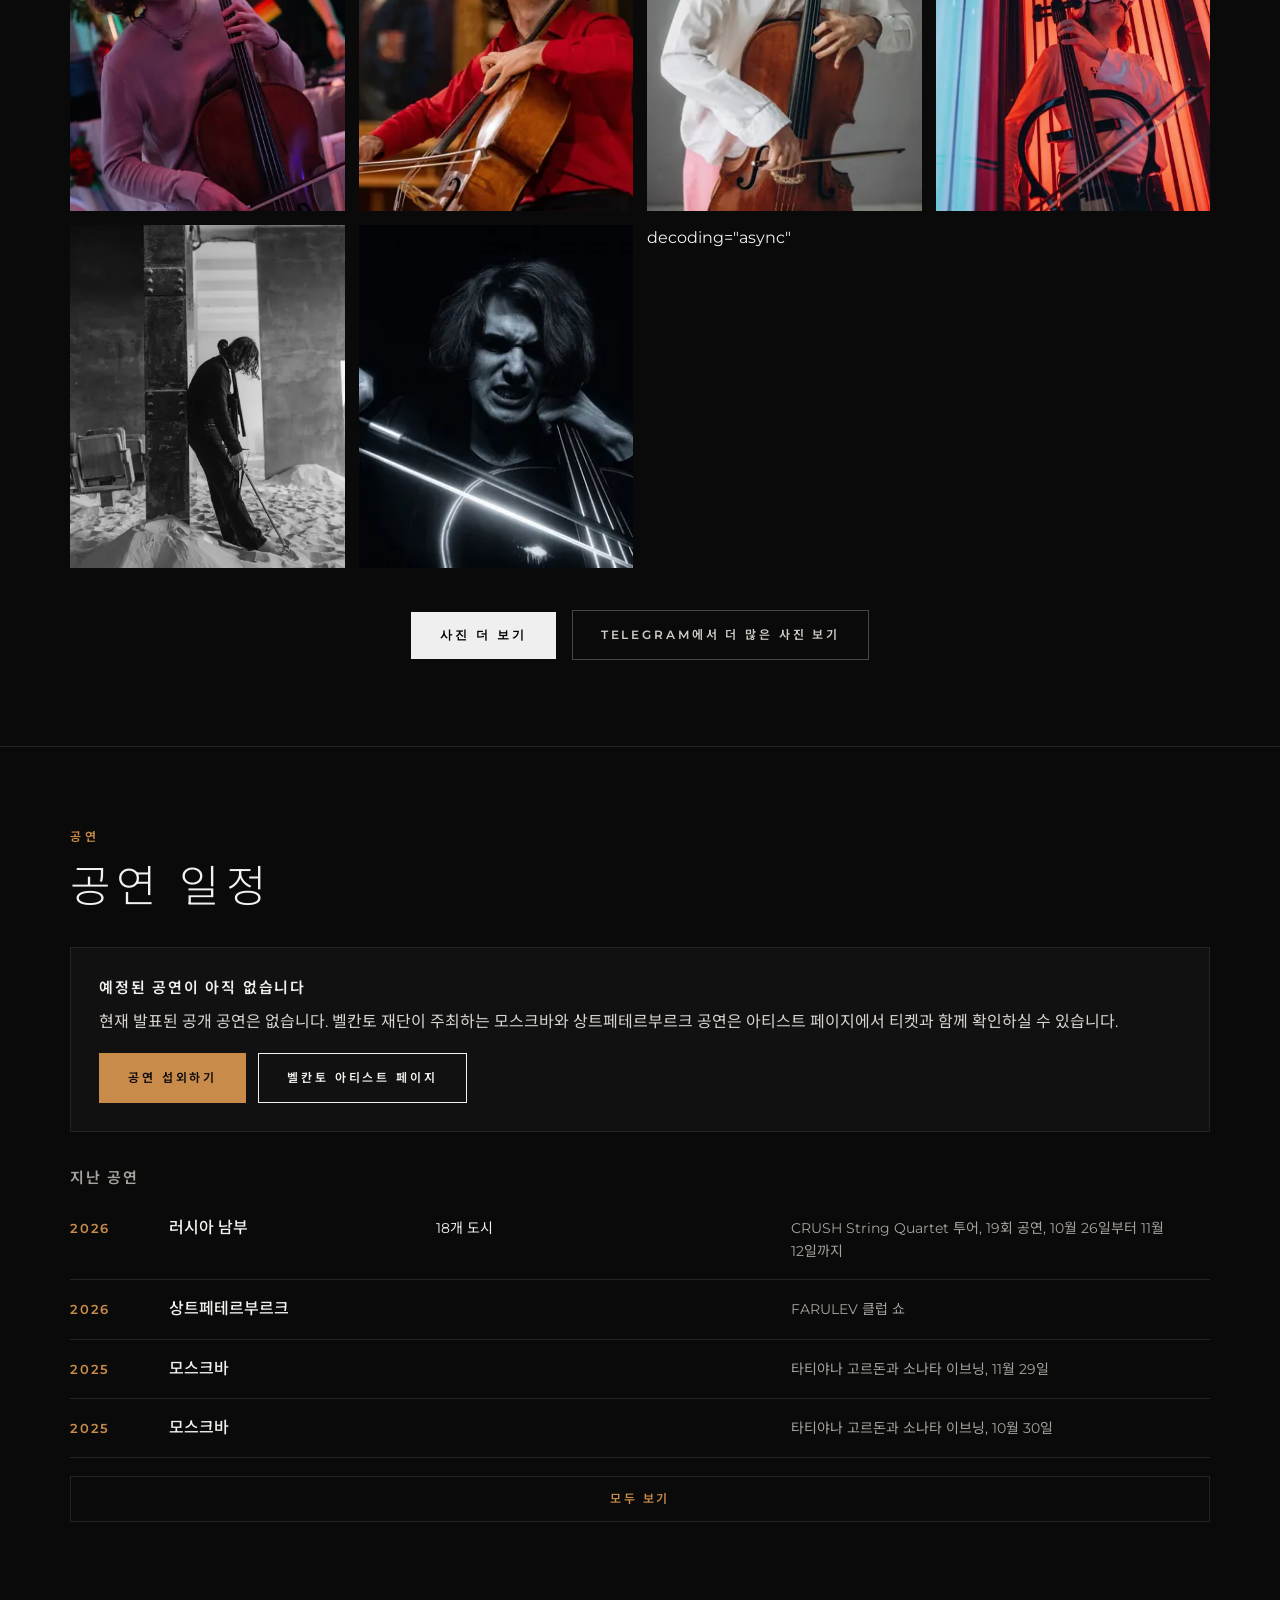
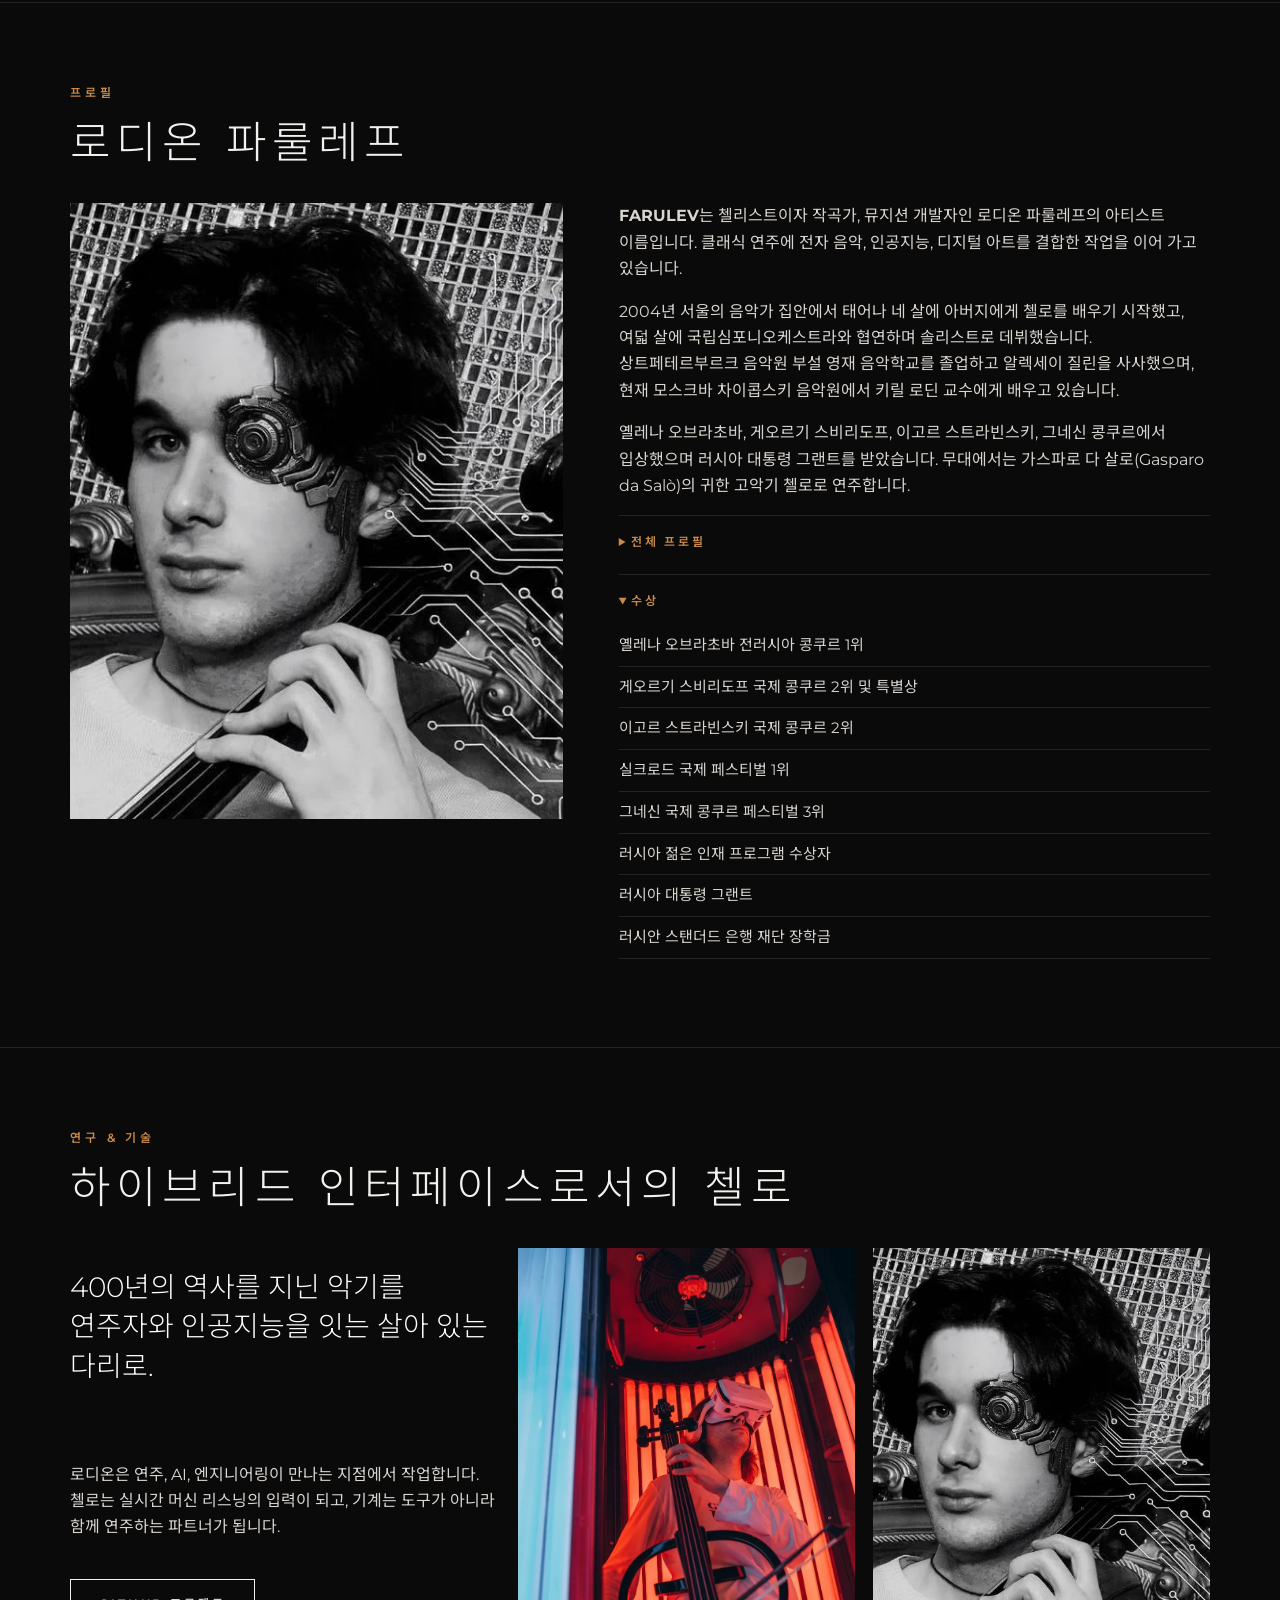
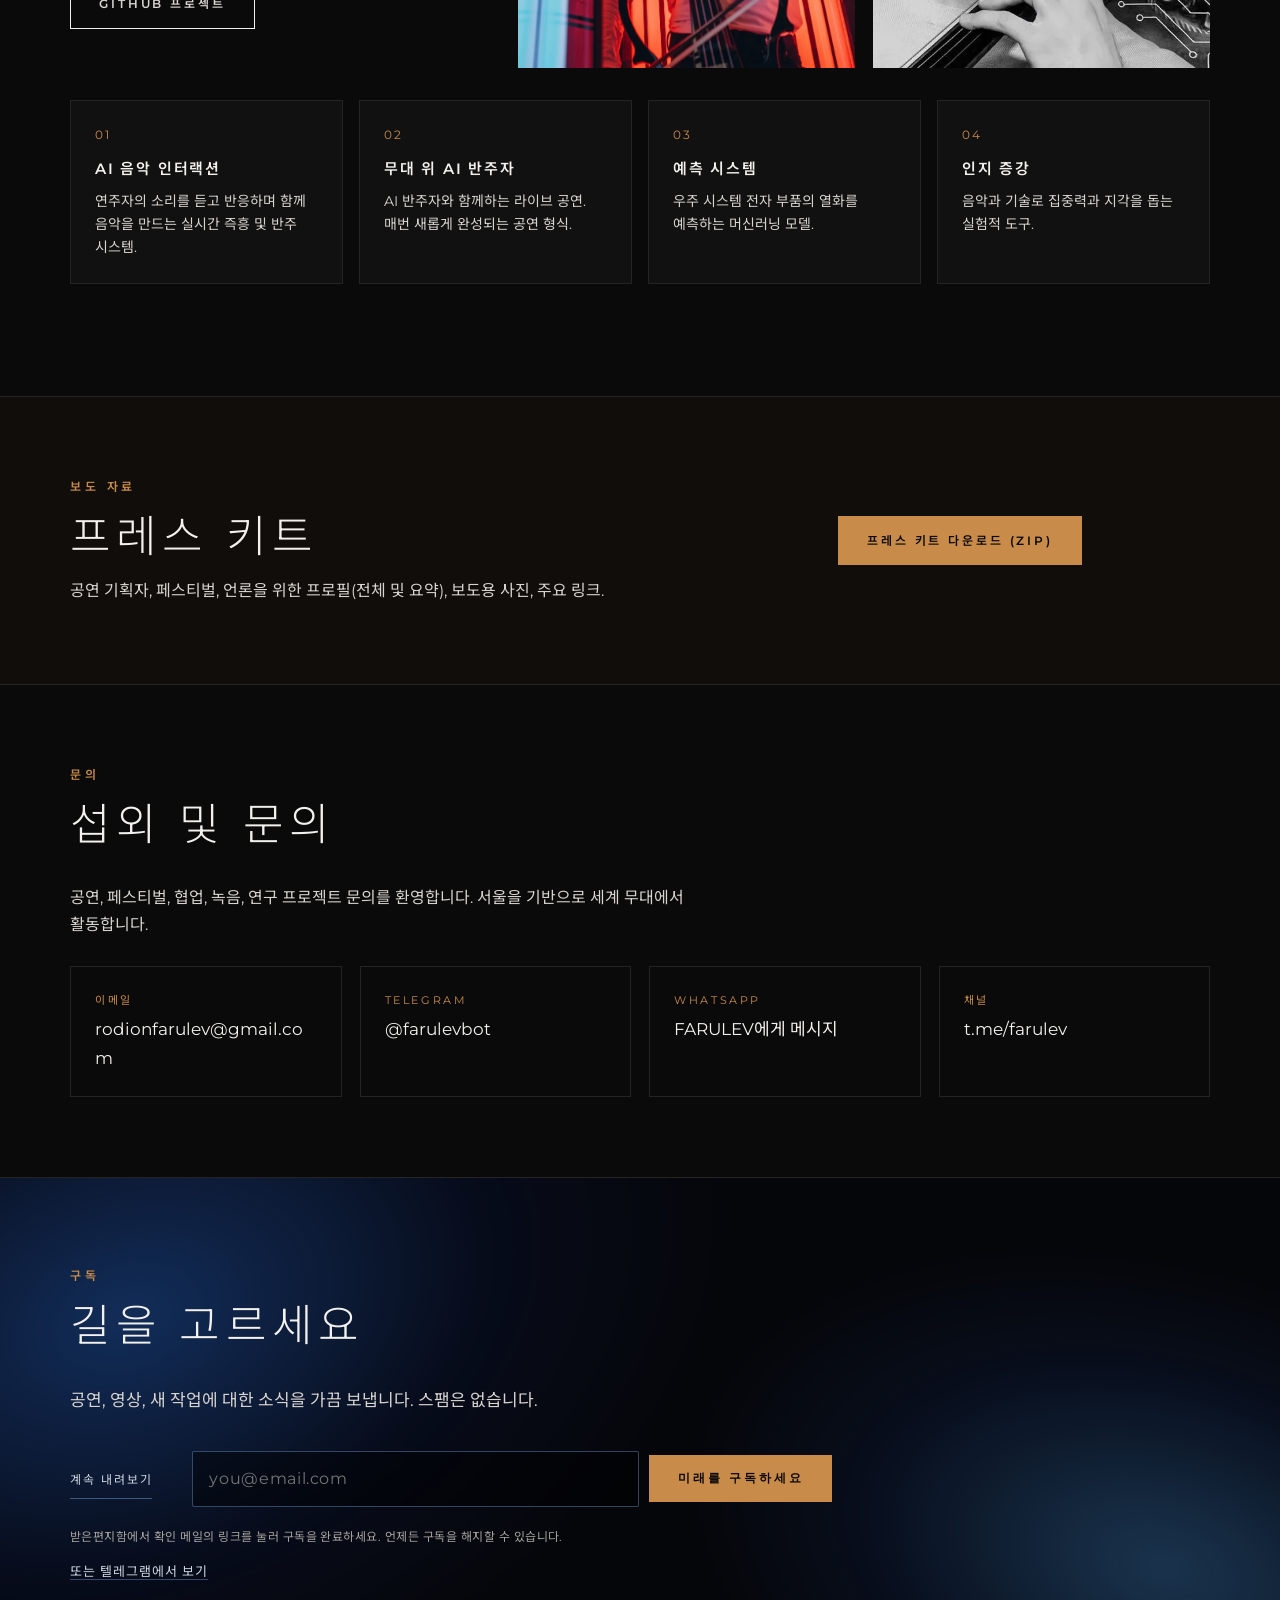
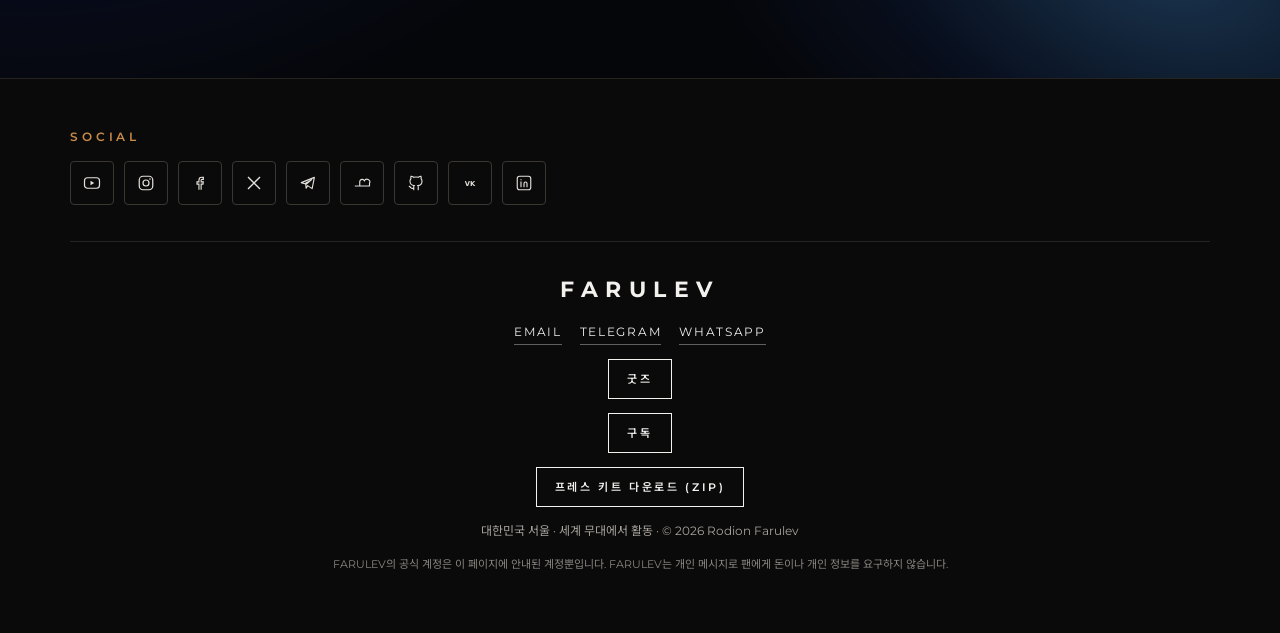
==== commit 7dde3655: "Update card 03 (gold mosaic) and card 04 (studio grey backdrop) photos" ====
--- a/ko/index.html
+++ b/ko/index.html
@@ -68,7 +68,7 @@
 <section id="book" class="book"><div class="wrap">
  <p class="kicker">섭외</p><h2>공연 형식 &amp; 서비스</h2>
  <p class="lead">한 명의 아티스트, 다양한 무대. 날짜와 도시, 행사 성격을 알려 주시면 가장 잘 맞는 구성을 제안해 드립니다.</p>
- <div class="fmts"><article class="fmt"><div class="v"><div class="sv still"><img class="poster" src="/assets/img/farulev-candles.webp?v=5dbda71098" alt="턱시도 차림으로 촛불 옆에서 첼로를 든 로디온 파룰레프" width="853" height="1280" loading="lazy" style="object-position:50% 42%"></div></div><div class="fb"><span class="n">01</span><h3>첼로 솔로</h3><p>가스파로 다 살로(Gasparo da Sal&ograve;)의 귀한 고악기로 연주하는 클래식과 영화 음악. 리사이틀, 리셉션, 갈라, 미술관, 웨딩과 프라이빗 행사.</p><div class="fmt-ctas"><a class="btn sm acc" href="https://t.me/farulevbot?text=%EC%B2%BC%EB%A1%9C%20%EC%86%94%EB%A1%9C" target="_blank" rel="noopener">Telegram</a><a class="btn sm" href="mailto:rodionfarulev@gmail.com?subject=%EC%84%AD%EC%99%B8%20%EB%AC%B8%EC%9D%98%3A%20%EC%B2%BC%EB%A1%9C%20%EC%86%94%EB%A1%9C&body=%EB%82%A0%EC%A7%9C%3A%0A%EB%8F%84%EC%8B%9C%20/%20%EA%B3%B5%EC%97%B0%EC%9E%A5%3A%0A%ED%96%89%EC%82%AC%20%EC%84%B1%EA%B2%A9%3A%0A%ED%98%95%EC%8B%9D%3A%20%EC%B2%BC%EB%A1%9C%20%EC%86%94%EB%A1%9C%0A%EA%B4%80%EA%B0%9D%20/%20%ED%95%98%EA%B0%9D%20%EC%88%98%3A%0A">문의하기</a></div></div></article><article class="fmt"><div class="v"><div class="sv still"><img class="poster" src="/assets/img/farulev-red-booth-vr.webp?v=4971318f0b" alt="붉은 조명 속 일렉트릭 첼로와 VR 헤드셋" width="853" height="1280" loading="lazy" style="object-position:50% 28%"></div></div><div class="fb"><span class="n">02</span><h3>첼로 쇼</h3><p>공간 음향 효과와 FARULEV만의 무대 비주얼로 선보이는 록, 팝, 영화 음악 히트곡. 보통 라이브 밴드와 함께하는 60-75분 공연. 페스티벌, 도시 축제, 기업 행사, 청소년 공연.</p><div class="fmt-ctas"><a class="btn sm acc" href="https://t.me/farulevbot?text=%EC%B2%BC%EB%A1%9C%20%EC%87%BC" target="_blank" rel="noopener">Telegram</a><a class="btn sm" href="mailto:rodionfarulev@gmail.com?subject=%EC%84%AD%EC%99%B8%20%EB%AC%B8%EC%9D%98%3A%20%EC%B2%BC%EB%A1%9C%20%EC%87%BC&body=%EB%82%A0%EC%A7%9C%3A%0A%EB%8F%84%EC%8B%9C%20/%20%EA%B3%B5%EC%97%B0%EC%9E%A5%3A%0A%ED%96%89%EC%82%AC%20%EC%84%B1%EA%B2%A9%3A%0A%ED%98%95%EC%8B%9D%3A%20%EC%B2%BC%EB%A1%9C%20%EC%87%BC%0A%EA%B4%80%EA%B0%9D%20/%20%ED%95%98%EA%B0%9D%20%EC%88%98%3A%0A">문의하기</a></div></div></article><article class="fmt"><div class="v"><div class="sv still"><img class="poster" src="/assets/img/farulev-sunset-cello.webp?v=bef08c5505" alt="바닷가 노을 실루엣" width="1280" height="720" loading="lazy" style="object-position:50% 50%"></div></div><div class="fb"><span class="n">03</span><h3>작곡 · 편곡</h3><p>공연, 영화, 영상 및 아티스트 음반 프로젝트를 위한 맞춤형 첼로 편곡과 오리지널 작곡. 라이브 또는 스튜디오 음원으로 제작합니다.</p><div class="fmt-ctas"><a class="btn sm acc" href="https://t.me/farulevbot?text=%EC%9E%91%EA%B3%A1%20%C2%B7%20%ED%8E%B8%EA%B3%A1" target="_blank" rel="noopener">Telegram</a><a class="btn sm" href="mailto:rodionfarulev@gmail.com?subject=%EC%84%AD%EC%99%B8%20%EB%AC%B8%EC%9D%98%3A%20%EC%9E%91%EA%B3%A1%20%C2%B7%20%ED%8E%B8%EA%B3%A1&body=%EB%82%A0%EC%A7%9C%3A%0A%EB%8F%84%EC%8B%9C%20/%20%EA%B3%B5%EC%97%B0%EC%9E%A5%3A%0A%ED%96%89%EC%82%AC%20%EC%84%B1%EA%B2%A9%3A%0A%ED%98%95%EC%8B%9D%3A%20%EC%9E%91%EA%B3%A1%20%C2%B7%20%ED%8E%B8%EA%B3%A1%0A%EA%B4%80%EA%B0%9D%20/%20%ED%95%98%EA%B0%9D%20%EC%88%98%3A%0A">문의하기</a></div></div></article><article class="fmt"><div class="v"><div class="sv still"><img class="poster" src="/assets/img/farulev-studio-session.webp?v=f0e1c9373f" alt="따뜻한 조명 속 라이브 공연" width="1280" height="720" loading="lazy" style="object-position:50% 50%"></div></div><div class="fb"><span class="n">04</span><h3>원격 첼로 레코딩</h3><p>프로듀서, 일렉트로닉 뮤지션, 영화·게임 작곡가와 아티스트를 위한 글로벌 세션 녹음. 어쿠스틱 및 일렉트릭 첼로, 레이어드 스트링 섹션, 깔끔한 WAV 스템을 빠른 일정으로 제공합니다. SoundBetter 및 직접 문의 가능.</p><div class="fmt-ctas"><a class="btn sm acc" href="https://t.me/farulevbot?text=%EC%9B%90%EA%B2%A9%20%EC%B2%BC%EB%A1%9C%20%EB%A0%88%EC%BD%94%EB%94%A9" target="_blank" rel="noopener">Telegram</a><a class="btn sm" href="mailto:rodionfarulev@gmail.com?subject=%EC%84%AD%EC%99%B8%20%EB%AC%B8%EC%9D%98%3A%20%EC%9B%90%EA%B2%A9%20%EC%B2%BC%EB%A1%9C%20%EB%A0%88%EC%BD%94%EB%94%A9&body=%EB%82%A0%EC%A7%9C%3A%0A%EB%8F%84%EC%8B%9C%20/%20%EA%B3%B5%EC%97%B0%EC%9E%A5%3A%0A%ED%96%89%EC%82%AC%20%EC%84%B1%EA%B2%A9%3A%0A%ED%98%95%EC%8B%9D%3A%20%EC%9B%90%EA%B2%A9%20%EC%B2%BC%EB%A1%9C%20%EB%A0%88%EC%BD%94%EB%94%A9%0A%EA%B4%80%EA%B0%9D%20/%20%ED%95%98%EA%B0%9D%20%EC%88%98%3A%0A">문의하기</a></div></div></article><article class="fmt"><div class="v"><div class="sv still"><img class="poster" src="/assets/img/farulev-lessons-candles.webp?v=5810d8bb0d" alt="턱시도 차림으로 촛불 옆에서 첼로를 든 로디온 파룰레프" width="1280" height="720" loading="lazy" style="object-position:50% 50%"></div></div><div class="fb"><span class="n">05</span><h3>레슨 · 마스터클래스</h3><p>온라인 및 대면 개인 첼로 레슨과 학교, 음악대학, 페스티벌을 위한 마스터클래스. 클래식 기초부터 일렉트릭 첼로, 크로스오버, 즉흥 연주까지 다룹니다. Superprof에서도 만나실 수 있습니다.</p><div class="fmt-ctas"><a class="btn sm acc" href="https://t.me/farulevbot?text=%EB%A0%88%EC%8A%A8%20%C2%B7%20%EB%A7%88%EC%8A%A4%ED%84%B0%ED%81%B4%EB%9E%98%EC%8A%A4" target="_blank" rel="noopener">Telegram</a><a class="btn sm" href="mailto:rodionfarulev@gmail.com?subject=%EC%84%AD%EC%99%B8%20%EB%AC%B8%EC%9D%98%3A%20%EB%A0%88%EC%8A%A8%20%C2%B7%20%EB%A7%88%EC%8A%A4%ED%84%B0%ED%81%B4%EB%9E%98%EC%8A%A4&body=%EB%82%A0%EC%A7%9C%3A%0A%EB%8F%84%EC%8B%9C%20/%20%EA%B3%B5%EC%97%B0%EC%9E%A5%3A%0A%ED%96%89%EC%82%AC%20%EC%84%B1%EA%B2%A9%3A%0A%ED%98%95%EC%8B%9D%3A%20%EB%A0%88%EC%8A%A8%20%C2%B7%20%EB%A7%88%EC%8A%A4%ED%84%B0%ED%81%B4%EB%9E%98%EC%8A%A4%0A%EA%B4%80%EA%B0%9D%20/%20%ED%95%98%EA%B0%9D%20%EC%88%98%3A%0A">문의하기</a></div></div></article></div>
+ <div class="fmts"><article class="fmt"><div class="v"><div class="sv still"><img class="poster" src="/assets/img/farulev-candles.webp?v=5dbda71098" alt="턱시도 차림으로 촛불 옆에서 첼로를 든 로디온 파룰레프" width="853" height="1280" loading="lazy" style="object-position:50% 42%"></div></div><div class="fb"><span class="n">01</span><h3>첼로 솔로</h3><p>가스파로 다 살로(Gasparo da Sal&ograve;)의 귀한 고악기로 연주하는 클래식과 영화 음악. 리사이틀, 리셉션, 갈라, 미술관, 웨딩과 프라이빗 행사.</p><div class="fmt-ctas"><a class="btn sm acc" href="https://t.me/farulevbot?text=%EC%B2%BC%EB%A1%9C%20%EC%86%94%EB%A1%9C" target="_blank" rel="noopener">Telegram</a><a class="btn sm" href="mailto:rodionfarulev@gmail.com?subject=%EC%84%AD%EC%99%B8%20%EB%AC%B8%EC%9D%98%3A%20%EC%B2%BC%EB%A1%9C%20%EC%86%94%EB%A1%9C&body=%EB%82%A0%EC%A7%9C%3A%0A%EB%8F%84%EC%8B%9C%20/%20%EA%B3%B5%EC%97%B0%EC%9E%A5%3A%0A%ED%96%89%EC%82%AC%20%EC%84%B1%EA%B2%A9%3A%0A%ED%98%95%EC%8B%9D%3A%20%EC%B2%BC%EB%A1%9C%20%EC%86%94%EB%A1%9C%0A%EA%B4%80%EA%B0%9D%20/%20%ED%95%98%EA%B0%9D%20%EC%88%98%3A%0A">문의하기</a></div></div></article><article class="fmt"><div class="v"><div class="sv still"><img class="poster" src="/assets/img/farulev-red-booth-vr.webp?v=4971318f0b" alt="붉은 조명 속 일렉트릭 첼로와 VR 헤드셋" width="853" height="1280" loading="lazy" style="object-position:50% 28%"></div></div><div class="fb"><span class="n">02</span><h3>첼로 쇼</h3><p>공간 음향 효과와 FARULEV만의 무대 비주얼로 선보이는 록, 팝, 영화 음악 히트곡. 보통 라이브 밴드와 함께하는 60-75분 공연. 페스티벌, 도시 축제, 기업 행사, 청소년 공연.</p><div class="fmt-ctas"><a class="btn sm acc" href="https://t.me/farulevbot?text=%EC%B2%BC%EB%A1%9C%20%EC%87%BC" target="_blank" rel="noopener">Telegram</a><a class="btn sm" href="mailto:rodionfarulev@gmail.com?subject=%EC%84%AD%EC%99%B8%20%EB%AC%B8%EC%9D%98%3A%20%EC%B2%BC%EB%A1%9C%20%EC%87%BC&body=%EB%82%A0%EC%A7%9C%3A%0A%EB%8F%84%EC%8B%9C%20/%20%EA%B3%B5%EC%97%B0%EC%9E%A5%3A%0A%ED%96%89%EC%82%AC%20%EC%84%B1%EA%B2%A9%3A%0A%ED%98%95%EC%8B%9D%3A%20%EC%B2%BC%EB%A1%9C%20%EC%87%BC%0A%EA%B4%80%EA%B0%9D%20/%20%ED%95%98%EA%B0%9D%20%EC%88%98%3A%0A">문의하기</a></div></div></article><article class="fmt"><div class="v"><div class="sv still"><img class="poster" src="/assets/img/farulev-compose-gold.webp?v=5c635bec40" alt="금빛 모자이크 앞 첼로 초상" width="1280" height="720" loading="lazy" style="object-position:50% 50%"></div></div><div class="fb"><span class="n">03</span><h3>작곡 · 편곡</h3><p>공연, 영화, 영상 및 아티스트 음반 프로젝트를 위한 맞춤형 첼로 편곡과 오리지널 작곡. 라이브 또는 스튜디오 음원으로 제작합니다.</p><div class="fmt-ctas"><a class="btn sm acc" href="https://t.me/farulevbot?text=%EC%9E%91%EA%B3%A1%20%C2%B7%20%ED%8E%B8%EA%B3%A1" target="_blank" rel="noopener">Telegram</a><a class="btn sm" href="mailto:rodionfarulev@gmail.com?subject=%EC%84%AD%EC%99%B8%20%EB%AC%B8%EC%9D%98%3A%20%EC%9E%91%EA%B3%A1%20%C2%B7%20%ED%8E%B8%EA%B3%A1&body=%EB%82%A0%EC%A7%9C%3A%0A%EB%8F%84%EC%8B%9C%20/%20%EA%B3%B5%EC%97%B0%EC%9E%A5%3A%0A%ED%96%89%EC%82%AC%20%EC%84%B1%EA%B2%A9%3A%0A%ED%98%95%EC%8B%9D%3A%20%EC%9E%91%EA%B3%A1%20%C2%B7%20%ED%8E%B8%EA%B3%A1%0A%EA%B4%80%EA%B0%9D%20/%20%ED%95%98%EA%B0%9D%20%EC%88%98%3A%0A">문의하기</a></div></div></article><article class="fmt"><div class="v"><div class="sv still"><img class="poster" src="/assets/img/farulev-studio-session.webp?v=0b18e8e76f" alt="첼로와 함께한 스튜디오 포트레이트" width="1280" height="720" loading="lazy" style="object-position:50% 50%"></div></div><div class="fb"><span class="n">04</span><h3>원격 첼로 레코딩</h3><p>프로듀서, 일렉트로닉 뮤지션, 영화·게임 작곡가와 아티스트를 위한 글로벌 세션 녹음. 어쿠스틱 및 일렉트릭 첼로, 레이어드 스트링 섹션, 깔끔한 WAV 스템을 빠른 일정으로 제공합니다. SoundBetter 및 직접 문의 가능.</p><div class="fmt-ctas"><a class="btn sm acc" href="https://t.me/farulevbot?text=%EC%9B%90%EA%B2%A9%20%EC%B2%BC%EB%A1%9C%20%EB%A0%88%EC%BD%94%EB%94%A9" target="_blank" rel="noopener">Telegram</a><a class="btn sm" href="mailto:rodionfarulev@gmail.com?subject=%EC%84%AD%EC%99%B8%20%EB%AC%B8%EC%9D%98%3A%20%EC%9B%90%EA%B2%A9%20%EC%B2%BC%EB%A1%9C%20%EB%A0%88%EC%BD%94%EB%94%A9&body=%EB%82%A0%EC%A7%9C%3A%0A%EB%8F%84%EC%8B%9C%20/%20%EA%B3%B5%EC%97%B0%EC%9E%A5%3A%0A%ED%96%89%EC%82%AC%20%EC%84%B1%EA%B2%A9%3A%0A%ED%98%95%EC%8B%9D%3A%20%EC%9B%90%EA%B2%A9%20%EC%B2%BC%EB%A1%9C%20%EB%A0%88%EC%BD%94%EB%94%A9%0A%EA%B4%80%EA%B0%9D%20/%20%ED%95%98%EA%B0%9D%20%EC%88%98%3A%0A">문의하기</a></div></div></article><article class="fmt"><div class="v"><div class="sv still"><img class="poster" src="/assets/img/farulev-lessons-candles.webp?v=5810d8bb0d" alt="턱시도 차림으로 촛불 옆에서 첼로를 든 로디온 파룰레프" width="1280" height="720" loading="lazy" style="object-position:50% 50%"></div></div><div class="fb"><span class="n">05</span><h3>레슨 · 마스터클래스</h3><p>온라인 및 대면 개인 첼로 레슨과 학교, 음악대학, 페스티벌을 위한 마스터클래스. 클래식 기초부터 일렉트릭 첼로, 크로스오버, 즉흥 연주까지 다룹니다. Superprof에서도 만나실 수 있습니다.</p><div class="fmt-ctas"><a class="btn sm acc" href="https://t.me/farulevbot?text=%EB%A0%88%EC%8A%A8%20%C2%B7%20%EB%A7%88%EC%8A%A4%ED%84%B0%ED%81%B4%EB%9E%98%EC%8A%A4" target="_blank" rel="noopener">Telegram</a><a class="btn sm" href="mailto:rodionfarulev@gmail.com?subject=%EC%84%AD%EC%99%B8%20%EB%AC%B8%EC%9D%98%3A%20%EB%A0%88%EC%8A%A8%20%C2%B7%20%EB%A7%88%EC%8A%A4%ED%84%B0%ED%81%B4%EB%9E%98%EC%8A%A4&body=%EB%82%A0%EC%A7%9C%3A%0A%EB%8F%84%EC%8B%9C%20/%20%EA%B3%B5%EC%97%B0%EC%9E%A5%3A%0A%ED%96%89%EC%82%AC%20%EC%84%B1%EA%B2%A9%3A%0A%ED%98%95%EC%8B%9D%3A%20%EB%A0%88%EC%8A%A8%20%C2%B7%20%EB%A7%88%EC%8A%A4%ED%84%B0%ED%81%B4%EB%9E%98%EC%8A%A4%0A%EA%B4%80%EA%B0%9D%20/%20%ED%95%98%EA%B0%9D%20%EC%88%98%3A%0A">문의하기</a></div></div></article></div>
  <div class="bang bang-text">
   <div class="bt"><p class="kicker">재즈 트리오</p><h3 class="bh">BANG-BANG</h3><p>피아노, 첼로(일렉트릭 첼로 포함), 알토 색소폰. 재즈 스탠더드, 스윙, 보사노바, 소울.</p><p class="small">웨딩, 기업 행사, 리셉션, 프레젠테이션, 레스토랑.</p>
    <a class="btn acc" href="mailto:rodionfarulev@gmail.com?subject=%EC%84%AD%EC%99%B8%20%EB%AC%B8%EC%9D%98%3A%20BANG-BANG&body=%EB%82%A0%EC%A7%9C%3A%0A%EB%8F%84%EC%8B%9C%20/%20%EA%B3%B5%EC%97%B0%EC%9E%A5%3A%0A%ED%96%89%EC%82%AC%20%EC%84%B1%EA%B2%A9%3A%0A%ED%98%95%EC%8B%9D%3A%20BANG-BANG%0A%EA%B4%80%EA%B0%9D%20/%20%ED%95%98%EA%B0%9D%20%EC%88%98%3A%0A">BANG-BANG 섭외하기</a></div>
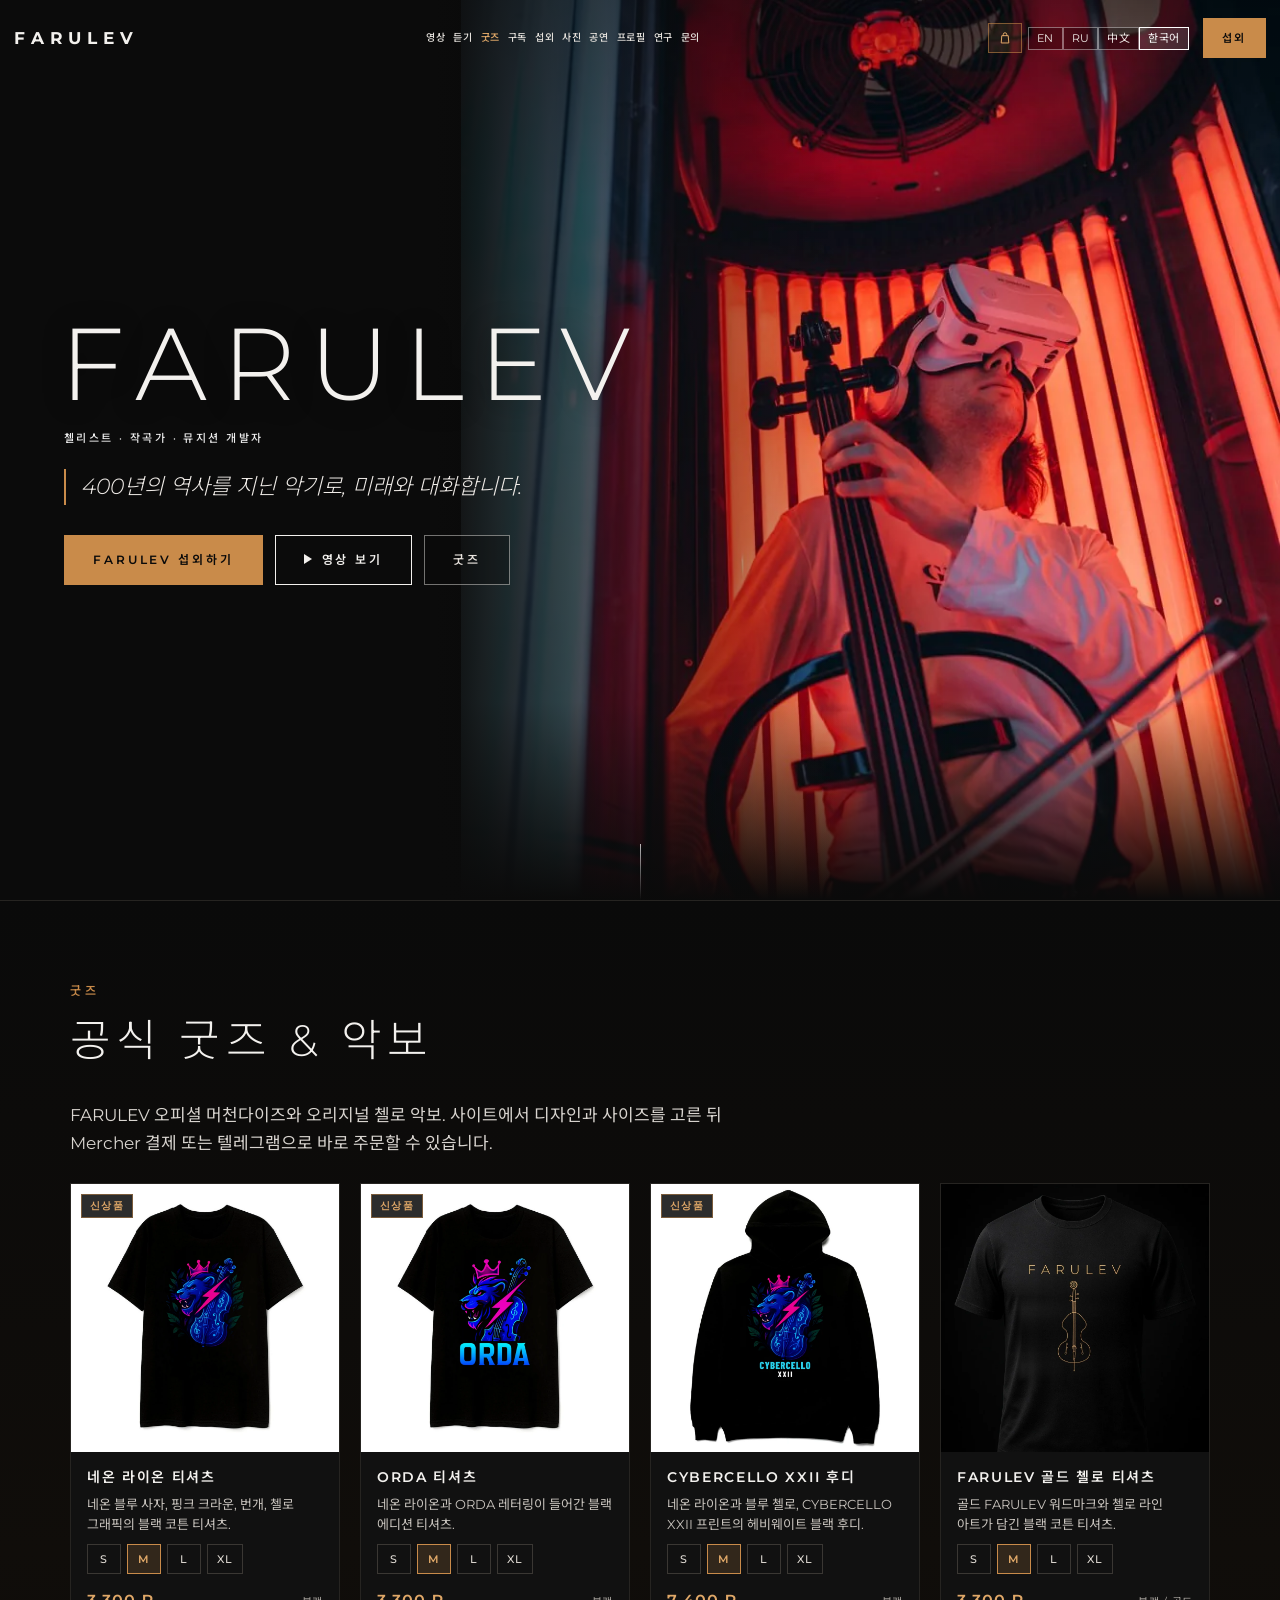
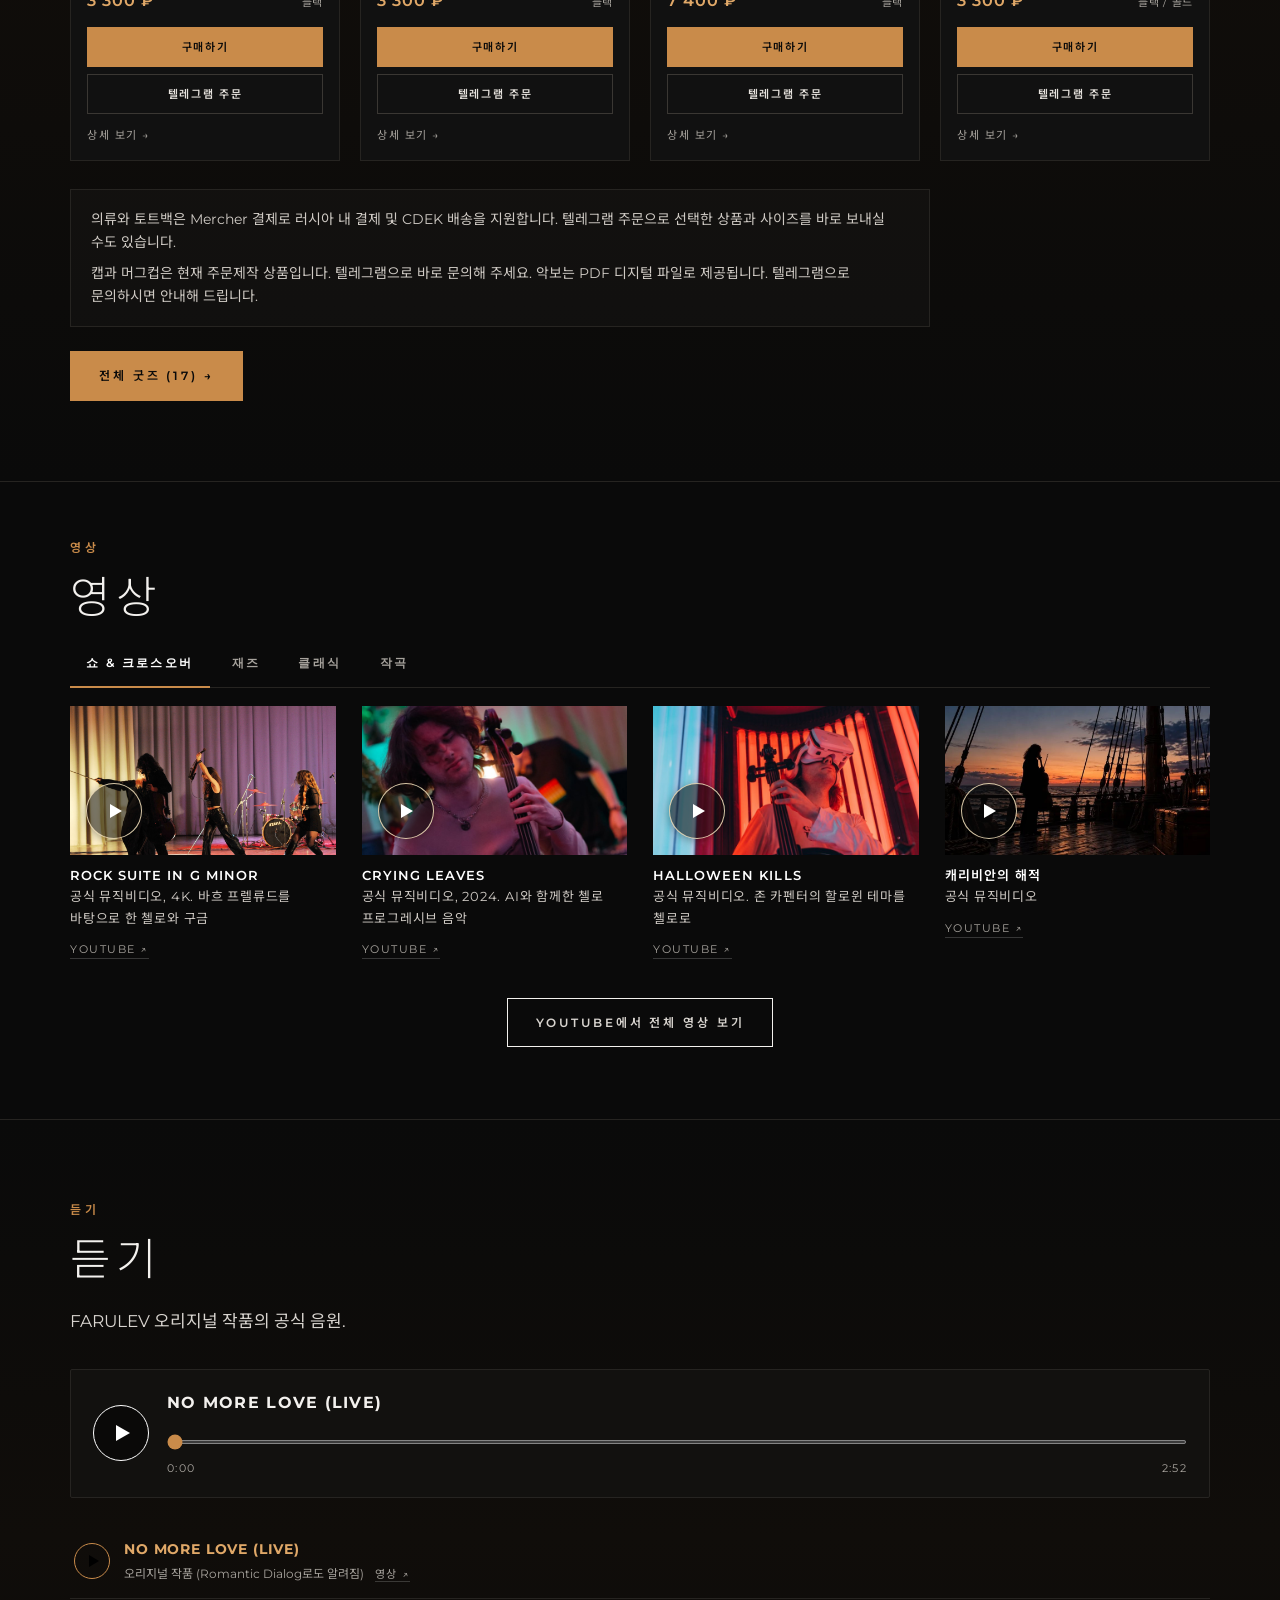
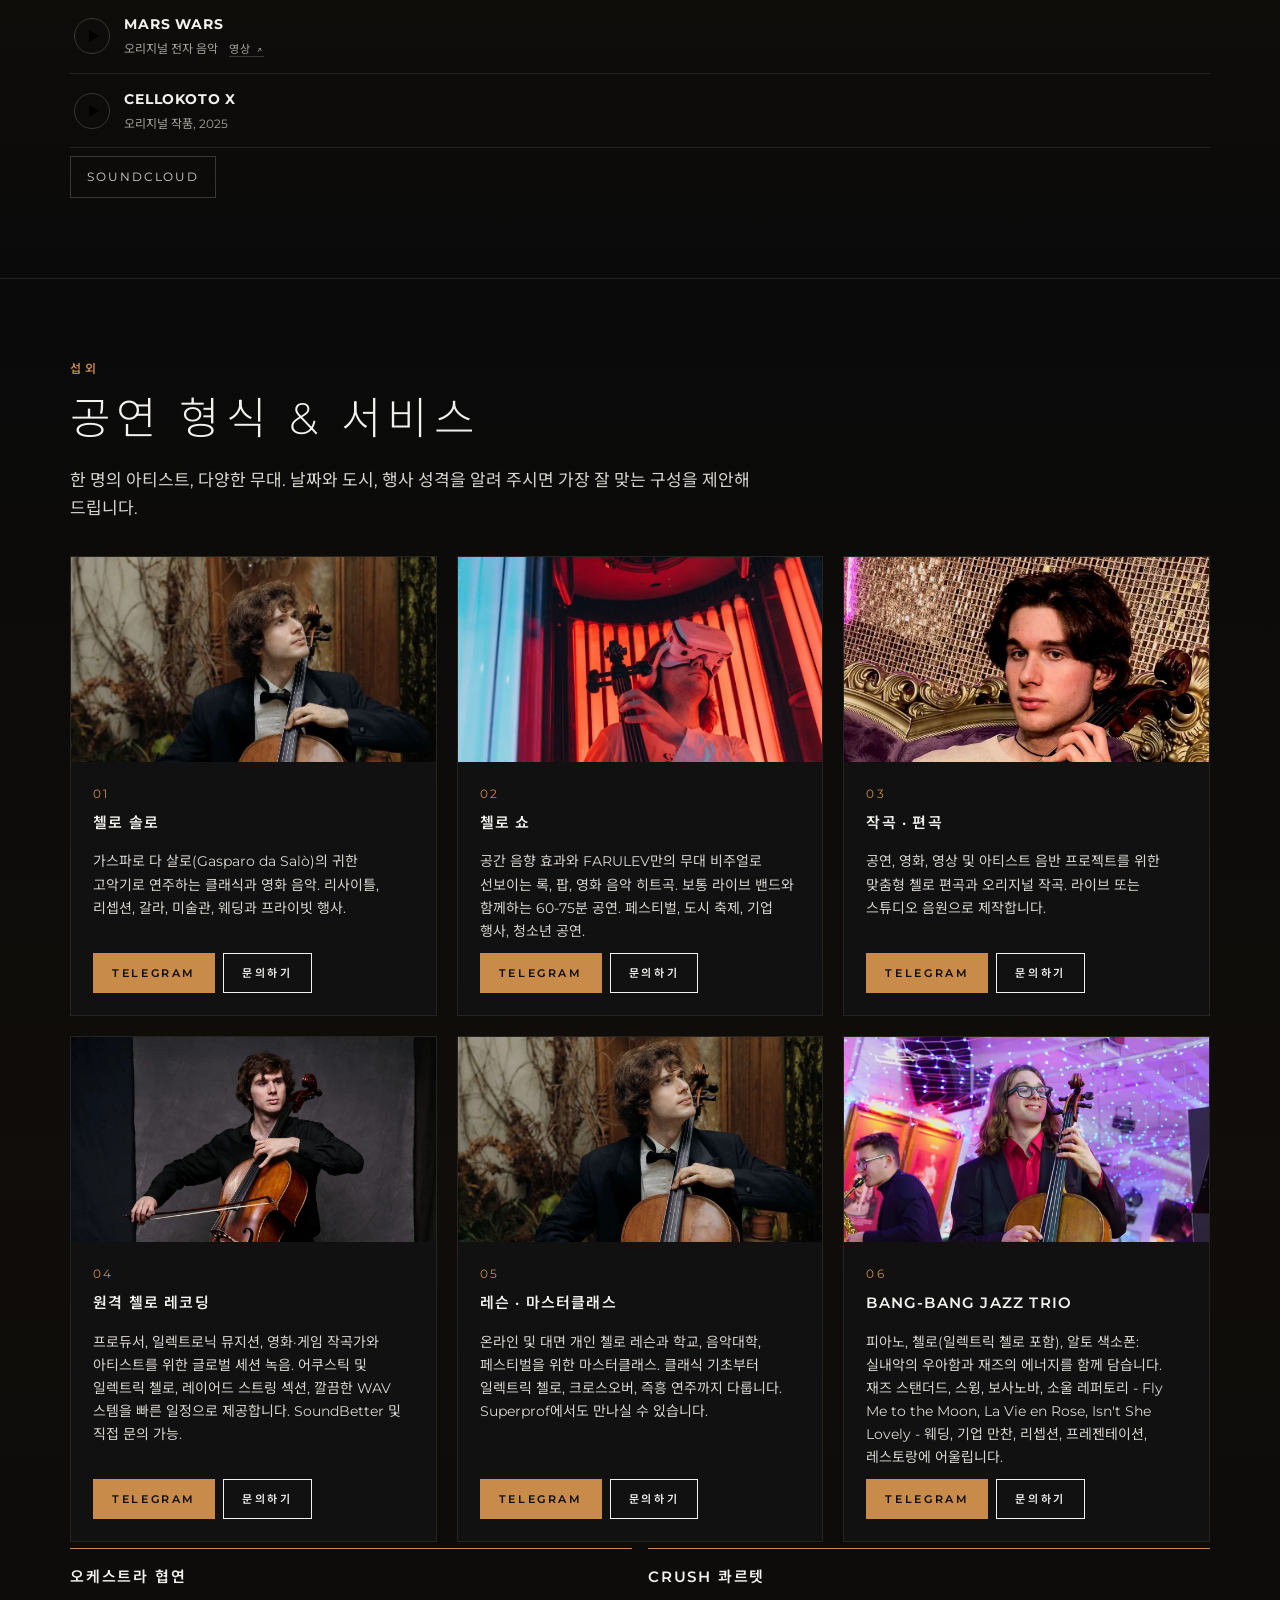
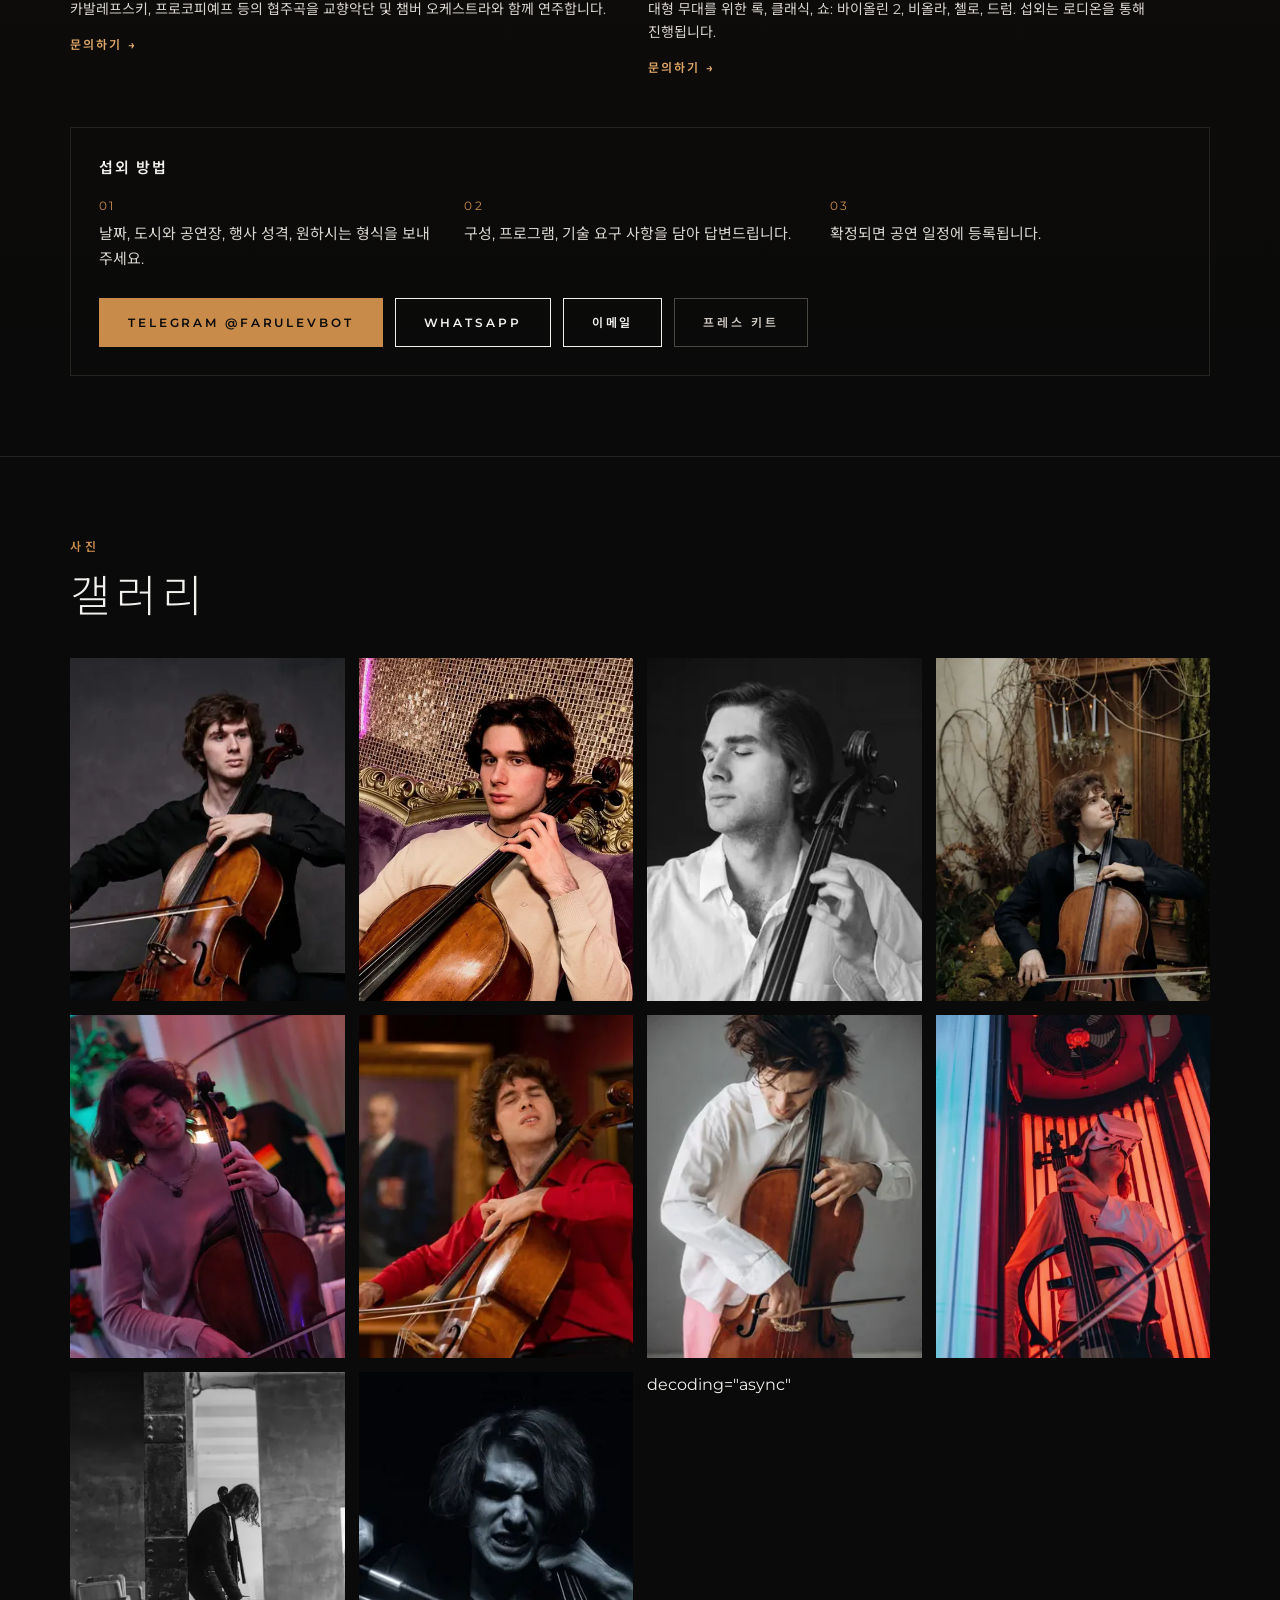
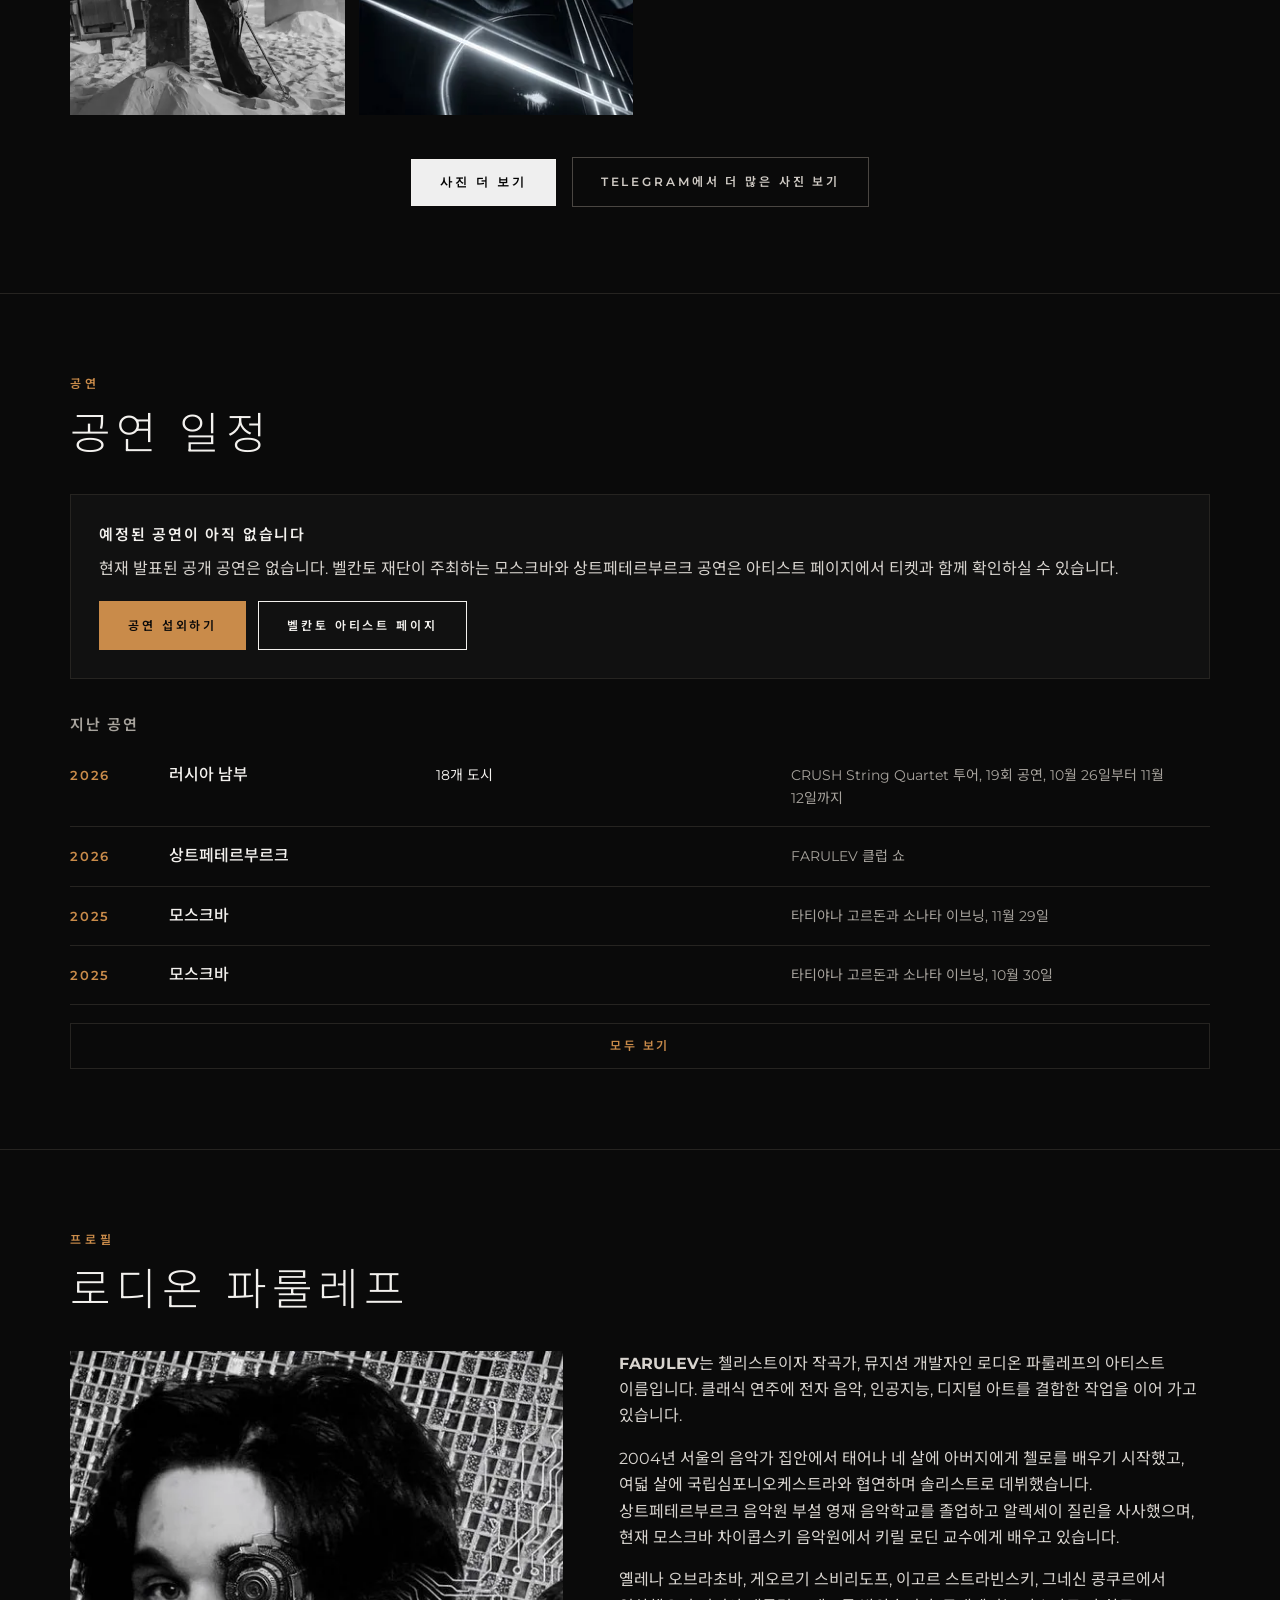
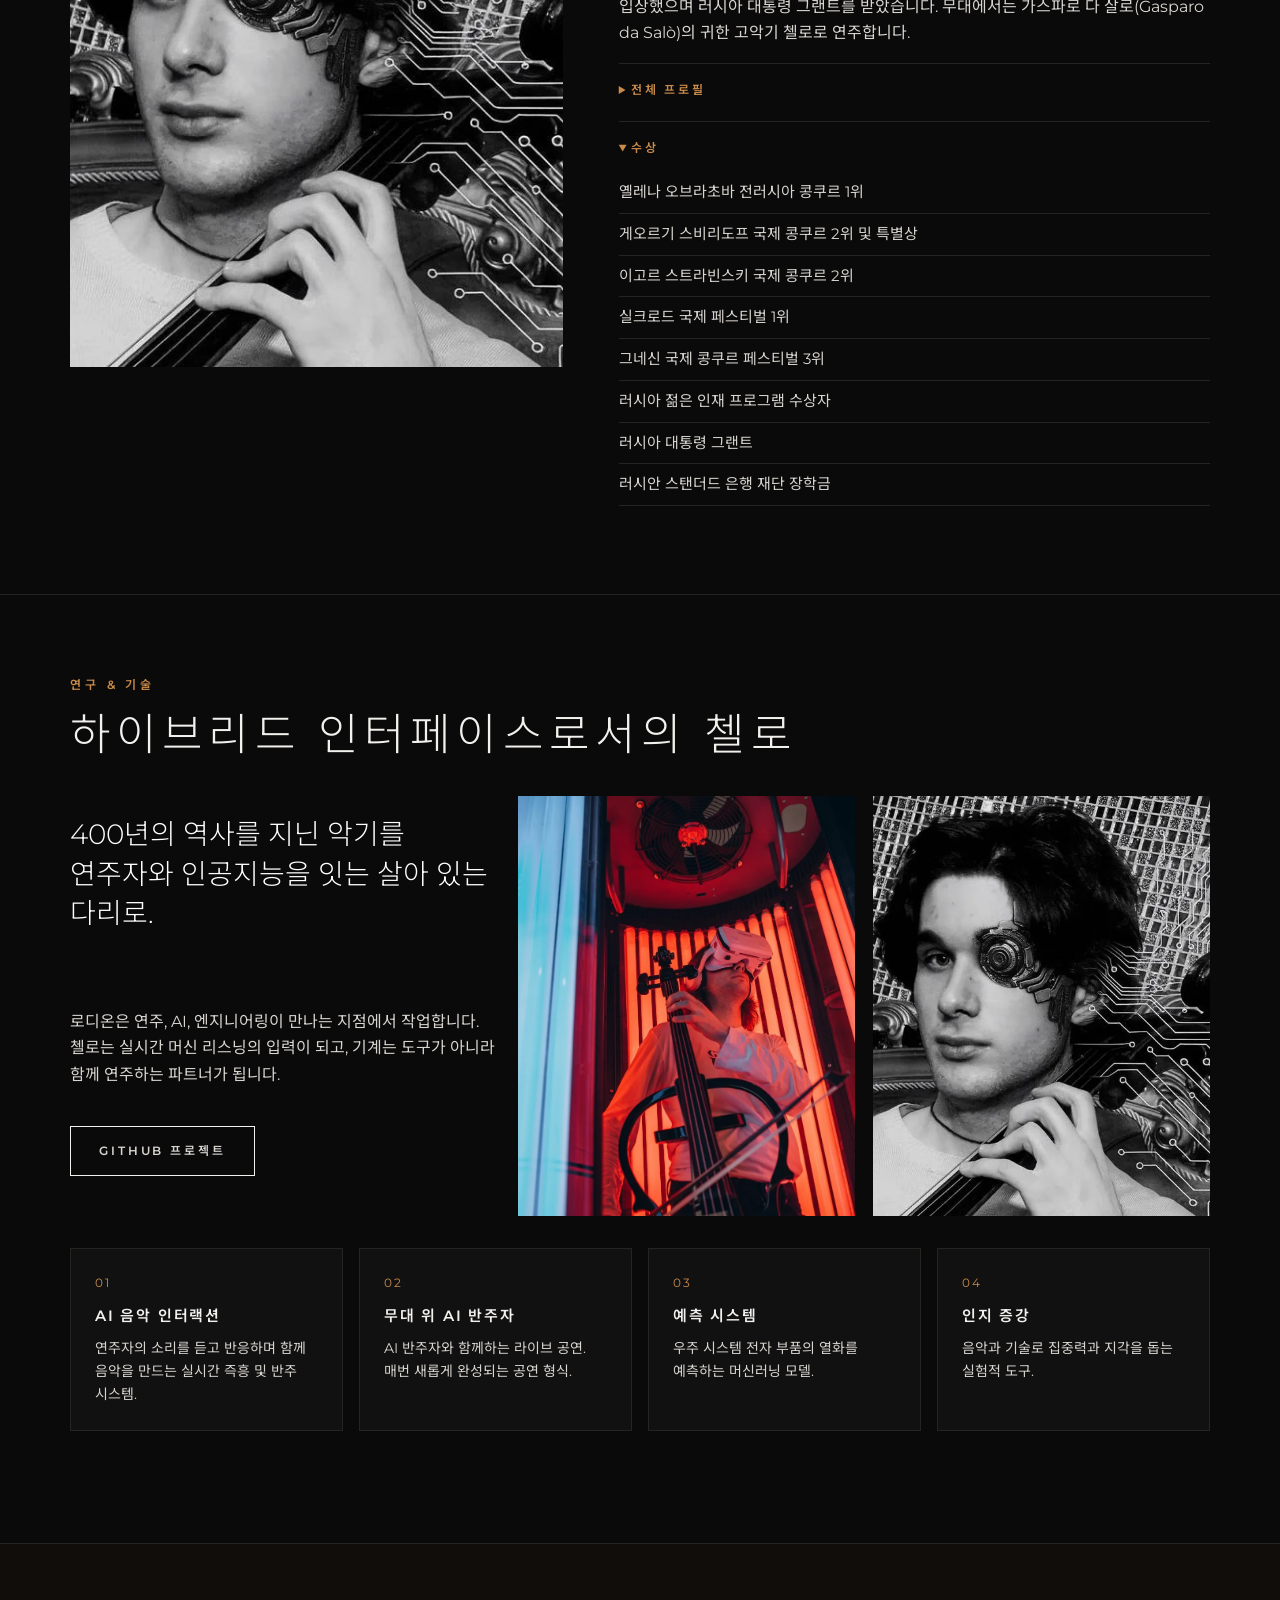
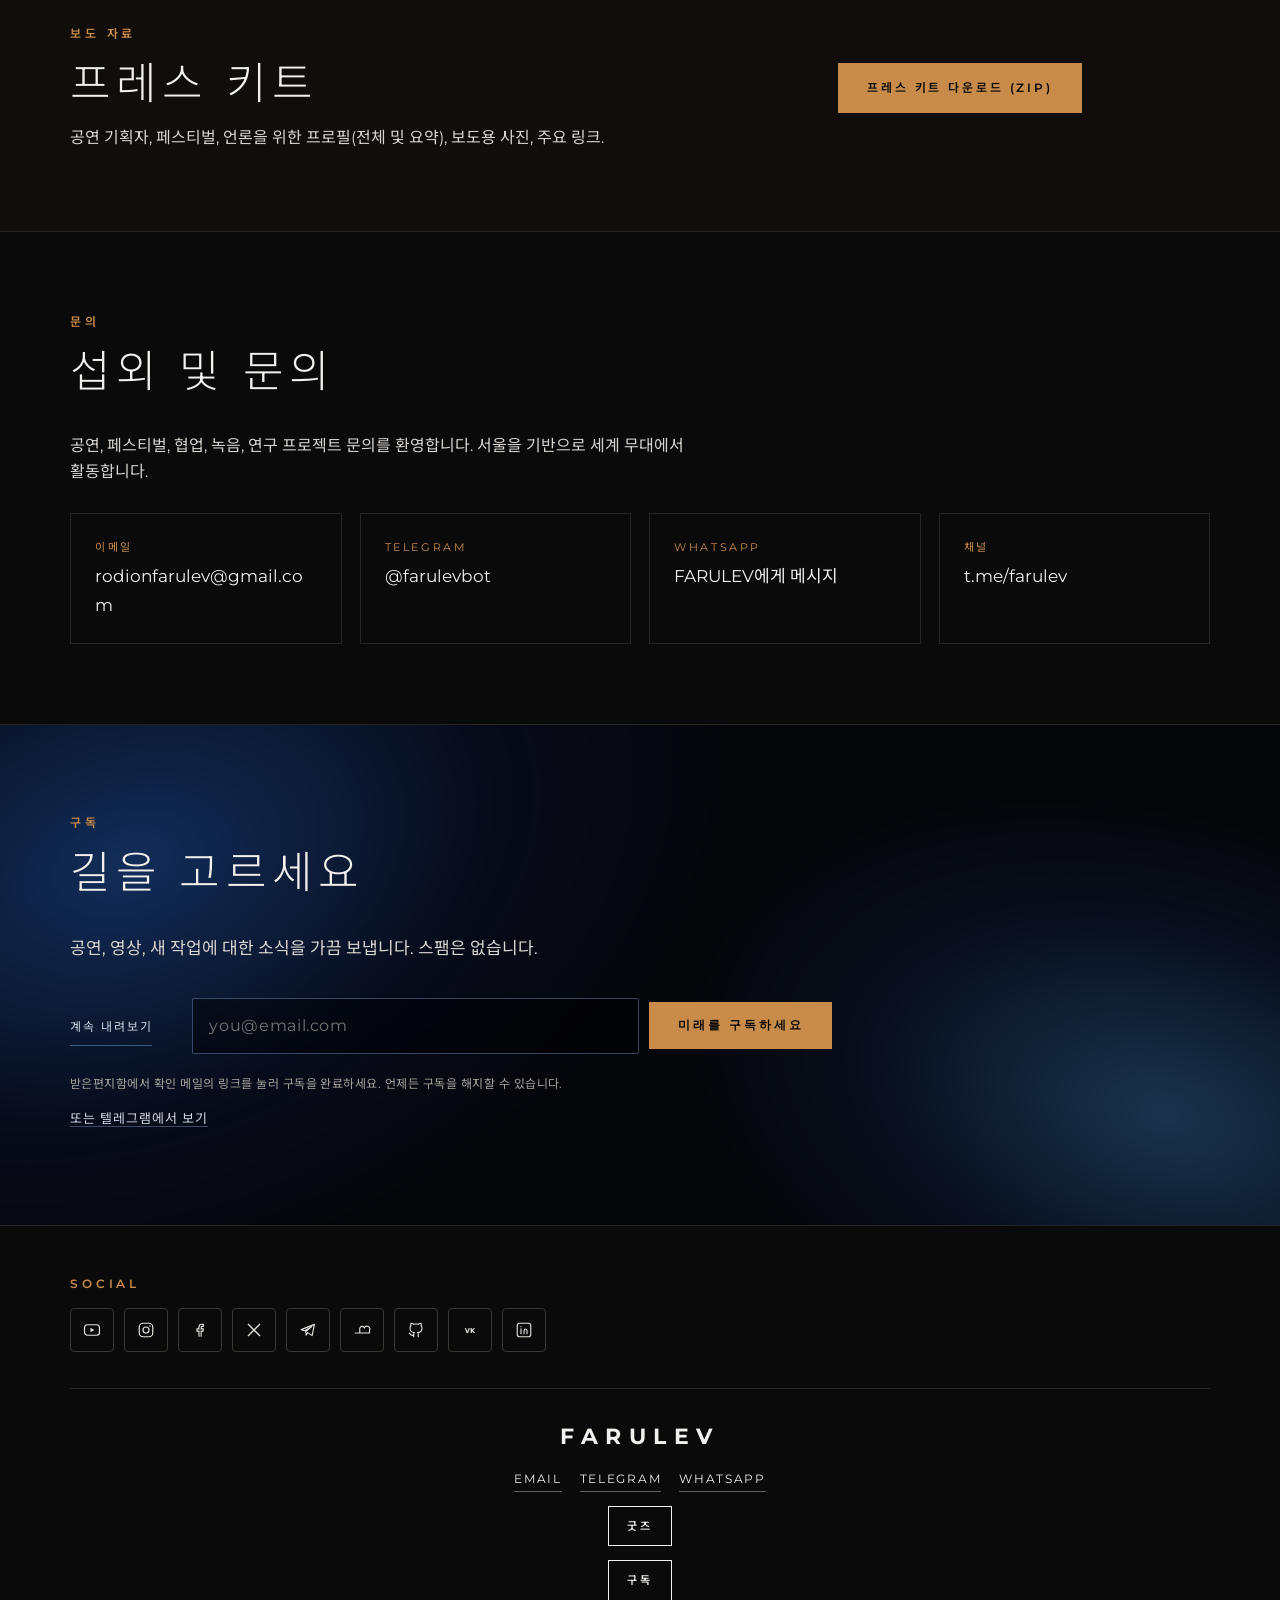
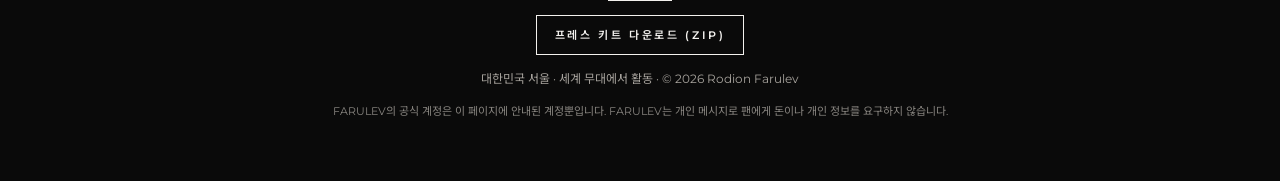
==== commit dc41d554: "Move BANG-BANG Jazz Trio into Formats grid as card 06 and drop standalone block" ====
--- a/ko/index.html
+++ b/ko/index.html
@@ -32,7 +32,7 @@
 <link href="https://fonts.googleapis.com/css2?family=Noto+Sans+KR:wght@300;400;500;700&amp;display=swap" rel="stylesheet">
 <link rel="preload" as="image" href="/assets/img/hero-slide-vr-mobile.d25738831a.webp?v=d25738831a" media="(max-width:699px)" type="image/webp">
 <link rel="preload" as="image" href="/assets/img/hero-slide-vr.374fdefdcc.webp?v=374fdefdcc" media="(min-width:700px)" type="image/webp">
-<link rel="stylesheet" href="/assets/css/style.css?v=04a12c59dc">
+<link rel="stylesheet" href="/assets/css/style.css?v=2b204b2882">
 <script type="application/ld+json">{"@context": "https://schema.org", "@graph": [{"@type": "Person", "@id": "https://farulev.com/#person", "name": "Rodion Farulev", "alternateName": ["FARULEV", "Родион Фарулев"], "url": "https://farulev.com/", "image": "https://farulev.com/assets/img/og-image.jpg?v=759cbd2135", "jobTitle": "Cellist, composer, musician-developer", "birthPlace": {"@type": "Place", "name": "Seoul, South Korea"}, "homeLocation": {"@type": "Place", "name": "Seoul, South Korea"}, "email": "mailto:rodionfarulev@gmail.com", "knowsAbout": ["Cello", "Classical music", "Electronic music", "Artificial intelligence", "Machine learning"], "sameAs": ["https://www.youtube.com/@CyberFarulev", "https://www.instagram.com/cyberfarulev/", "https://www.facebook.com/celle0n", "https://x.com/farulevcello", "https://t.me/farulev", "https://soundcloud.com/farulev", "https://github.com/farulev", "https://vk.com/farulev", "https://www.linkedin.com/in/celleon/", "https://www.belcantofund.com/people/rodion-farulev/"]}, {"@type": "MusicGroup", "@id": "https://farulev.com/#artist", "name": "FARULEV", "genre": ["Classical", "Crossover", "Rock", "Jazz"], "url": "https://farulev.com/", "image": "https://farulev.com/assets/img/og-image.jpg?v=759cbd2135", "member": {"@id": "https://farulev.com/#person"}, "sameAs": ["https://www.youtube.com/@CyberFarulev", "https://www.instagram.com/cyberfarulev/", "https://www.facebook.com/celle0n", "https://x.com/farulevcello", "https://t.me/farulev", "https://soundcloud.com/farulev", "https://github.com/farulev", "https://vk.com/farulev", "https://www.linkedin.com/in/celleon/"]}, {"@type": "WebSite", "url": "https://farulev.com/", "name": "FARULEV", "inLanguage": ["en", "zh-CN", "ko", "ru"]}]}</script>
 </head>
 <body>
@@ -68,11 +68,7 @@
 <section id="book" class="book"><div class="wrap">
  <p class="kicker">섭외</p><h2>공연 형식 &amp; 서비스</h2>
  <p class="lead">한 명의 아티스트, 다양한 무대. 날짜와 도시, 행사 성격을 알려 주시면 가장 잘 맞는 구성을 제안해 드립니다.</p>
- <div class="fmts"><article class="fmt"><div class="v"><div class="sv still"><img class="poster" src="/assets/img/farulev-candles.webp?v=5dbda71098" alt="턱시도 차림으로 촛불 옆에서 첼로를 든 로디온 파룰레프" width="853" height="1280" loading="lazy" style="object-position:50% 42%"></div></div><div class="fb"><span class="n">01</span><h3>첼로 솔로</h3><p>가스파로 다 살로(Gasparo da Sal&ograve;)의 귀한 고악기로 연주하는 클래식과 영화 음악. 리사이틀, 리셉션, 갈라, 미술관, 웨딩과 프라이빗 행사.</p><div class="fmt-ctas"><a class="btn sm acc" href="https://t.me/farulevbot?text=%EC%B2%BC%EB%A1%9C%20%EC%86%94%EB%A1%9C" target="_blank" rel="noopener">Telegram</a><a class="btn sm" href="mailto:rodionfarulev@gmail.com?subject=%EC%84%AD%EC%99%B8%20%EB%AC%B8%EC%9D%98%3A%20%EC%B2%BC%EB%A1%9C%20%EC%86%94%EB%A1%9C&body=%EB%82%A0%EC%A7%9C%3A%0A%EB%8F%84%EC%8B%9C%20/%20%EA%B3%B5%EC%97%B0%EC%9E%A5%3A%0A%ED%96%89%EC%82%AC%20%EC%84%B1%EA%B2%A9%3A%0A%ED%98%95%EC%8B%9D%3A%20%EC%B2%BC%EB%A1%9C%20%EC%86%94%EB%A1%9C%0A%EA%B4%80%EA%B0%9D%20/%20%ED%95%98%EA%B0%9D%20%EC%88%98%3A%0A">문의하기</a></div></div></article><article class="fmt"><div class="v"><div class="sv still"><img class="poster" src="/assets/img/farulev-red-booth-vr.webp?v=4971318f0b" alt="붉은 조명 속 일렉트릭 첼로와 VR 헤드셋" width="853" height="1280" loading="lazy" style="object-position:50% 28%"></div></div><div class="fb"><span class="n">02</span><h3>첼로 쇼</h3><p>공간 음향 효과와 FARULEV만의 무대 비주얼로 선보이는 록, 팝, 영화 음악 히트곡. 보통 라이브 밴드와 함께하는 60-75분 공연. 페스티벌, 도시 축제, 기업 행사, 청소년 공연.</p><div class="fmt-ctas"><a class="btn sm acc" href="https://t.me/farulevbot?text=%EC%B2%BC%EB%A1%9C%20%EC%87%BC" target="_blank" rel="noopener">Telegram</a><a class="btn sm" href="mailto:rodionfarulev@gmail.com?subject=%EC%84%AD%EC%99%B8%20%EB%AC%B8%EC%9D%98%3A%20%EC%B2%BC%EB%A1%9C%20%EC%87%BC&body=%EB%82%A0%EC%A7%9C%3A%0A%EB%8F%84%EC%8B%9C%20/%20%EA%B3%B5%EC%97%B0%EC%9E%A5%3A%0A%ED%96%89%EC%82%AC%20%EC%84%B1%EA%B2%A9%3A%0A%ED%98%95%EC%8B%9D%3A%20%EC%B2%BC%EB%A1%9C%20%EC%87%BC%0A%EA%B4%80%EA%B0%9D%20/%20%ED%95%98%EA%B0%9D%20%EC%88%98%3A%0A">문의하기</a></div></div></article><article class="fmt"><div class="v"><div class="sv still"><img class="poster" src="/assets/img/farulev-compose-gold.webp?v=5c635bec40" alt="금빛 모자이크 앞 첼로 초상" width="1280" height="720" loading="lazy" style="object-position:50% 50%"></div></div><div class="fb"><span class="n">03</span><h3>작곡 · 편곡</h3><p>공연, 영화, 영상 및 아티스트 음반 프로젝트를 위한 맞춤형 첼로 편곡과 오리지널 작곡. 라이브 또는 스튜디오 음원으로 제작합니다.</p><div class="fmt-ctas"><a class="btn sm acc" href="https://t.me/farulevbot?text=%EC%9E%91%EA%B3%A1%20%C2%B7%20%ED%8E%B8%EA%B3%A1" target="_blank" rel="noopener">Telegram</a><a class="btn sm" href="mailto:rodionfarulev@gmail.com?subject=%EC%84%AD%EC%99%B8%20%EB%AC%B8%EC%9D%98%3A%20%EC%9E%91%EA%B3%A1%20%C2%B7%20%ED%8E%B8%EA%B3%A1&body=%EB%82%A0%EC%A7%9C%3A%0A%EB%8F%84%EC%8B%9C%20/%20%EA%B3%B5%EC%97%B0%EC%9E%A5%3A%0A%ED%96%89%EC%82%AC%20%EC%84%B1%EA%B2%A9%3A%0A%ED%98%95%EC%8B%9D%3A%20%EC%9E%91%EA%B3%A1%20%C2%B7%20%ED%8E%B8%EA%B3%A1%0A%EA%B4%80%EA%B0%9D%20/%20%ED%95%98%EA%B0%9D%20%EC%88%98%3A%0A">문의하기</a></div></div></article><article class="fmt"><div class="v"><div class="sv still"><img class="poster" src="/assets/img/farulev-studio-session.webp?v=0b18e8e76f" alt="첼로와 함께한 스튜디오 포트레이트" width="1280" height="720" loading="lazy" style="object-position:50% 50%"></div></div><div class="fb"><span class="n">04</span><h3>원격 첼로 레코딩</h3><p>프로듀서, 일렉트로닉 뮤지션, 영화·게임 작곡가와 아티스트를 위한 글로벌 세션 녹음. 어쿠스틱 및 일렉트릭 첼로, 레이어드 스트링 섹션, 깔끔한 WAV 스템을 빠른 일정으로 제공합니다. SoundBetter 및 직접 문의 가능.</p><div class="fmt-ctas"><a class="btn sm acc" href="https://t.me/farulevbot?text=%EC%9B%90%EA%B2%A9%20%EC%B2%BC%EB%A1%9C%20%EB%A0%88%EC%BD%94%EB%94%A9" target="_blank" rel="noopener">Telegram</a><a class="btn sm" href="mailto:rodionfarulev@gmail.com?subject=%EC%84%AD%EC%99%B8%20%EB%AC%B8%EC%9D%98%3A%20%EC%9B%90%EA%B2%A9%20%EC%B2%BC%EB%A1%9C%20%EB%A0%88%EC%BD%94%EB%94%A9&body=%EB%82%A0%EC%A7%9C%3A%0A%EB%8F%84%EC%8B%9C%20/%20%EA%B3%B5%EC%97%B0%EC%9E%A5%3A%0A%ED%96%89%EC%82%AC%20%EC%84%B1%EA%B2%A9%3A%0A%ED%98%95%EC%8B%9D%3A%20%EC%9B%90%EA%B2%A9%20%EC%B2%BC%EB%A1%9C%20%EB%A0%88%EC%BD%94%EB%94%A9%0A%EA%B4%80%EA%B0%9D%20/%20%ED%95%98%EA%B0%9D%20%EC%88%98%3A%0A">문의하기</a></div></div></article><article class="fmt"><div class="v"><div class="sv still"><img class="poster" src="/assets/img/farulev-lessons-candles.webp?v=5810d8bb0d" alt="턱시도 차림으로 촛불 옆에서 첼로를 든 로디온 파룰레프" width="1280" height="720" loading="lazy" style="object-position:50% 50%"></div></div><div class="fb"><span class="n">05</span><h3>레슨 · 마스터클래스</h3><p>온라인 및 대면 개인 첼로 레슨과 학교, 음악대학, 페스티벌을 위한 마스터클래스. 클래식 기초부터 일렉트릭 첼로, 크로스오버, 즉흥 연주까지 다룹니다. Superprof에서도 만나실 수 있습니다.</p><div class="fmt-ctas"><a class="btn sm acc" href="https://t.me/farulevbot?text=%EB%A0%88%EC%8A%A8%20%C2%B7%20%EB%A7%88%EC%8A%A4%ED%84%B0%ED%81%B4%EB%9E%98%EC%8A%A4" target="_blank" rel="noopener">Telegram</a><a class="btn sm" href="mailto:rodionfarulev@gmail.com?subject=%EC%84%AD%EC%99%B8%20%EB%AC%B8%EC%9D%98%3A%20%EB%A0%88%EC%8A%A8%20%C2%B7%20%EB%A7%88%EC%8A%A4%ED%84%B0%ED%81%B4%EB%9E%98%EC%8A%A4&body=%EB%82%A0%EC%A7%9C%3A%0A%EB%8F%84%EC%8B%9C%20/%20%EA%B3%B5%EC%97%B0%EC%9E%A5%3A%0A%ED%96%89%EC%82%AC%20%EC%84%B1%EA%B2%A9%3A%0A%ED%98%95%EC%8B%9D%3A%20%EB%A0%88%EC%8A%A8%20%C2%B7%20%EB%A7%88%EC%8A%A4%ED%84%B0%ED%81%B4%EB%9E%98%EC%8A%A4%0A%EA%B4%80%EA%B0%9D%20/%20%ED%95%98%EA%B0%9D%20%EC%88%98%3A%0A">문의하기</a></div></div></article></div>
- <div class="bang bang-text">
-  <div class="bt"><p class="kicker">재즈 트리오</p><h3 class="bh">BANG-BANG</h3><p>피아노, 첼로(일렉트릭 첼로 포함), 알토 색소폰. 재즈 스탠더드, 스윙, 보사노바, 소울.</p><p class="small">웨딩, 기업 행사, 리셉션, 프레젠테이션, 레스토랑.</p>
-   <a class="btn acc" href="mailto:rodionfarulev@gmail.com?subject=%EC%84%AD%EC%99%B8%20%EB%AC%B8%EC%9D%98%3A%20BANG-BANG&body=%EB%82%A0%EC%A7%9C%3A%0A%EB%8F%84%EC%8B%9C%20/%20%EA%B3%B5%EC%97%B0%EC%9E%A5%3A%0A%ED%96%89%EC%82%AC%20%EC%84%B1%EA%B2%A9%3A%0A%ED%98%95%EC%8B%9D%3A%20BANG-BANG%0A%EA%B4%80%EA%B0%9D%20/%20%ED%95%98%EA%B0%9D%20%EC%88%98%3A%0A">BANG-BANG 섭외하기</a></div>
- </div>
+ <div class="fmts"><article class="fmt"><div class="v"><div class="sv still"><img class="poster" src="/assets/img/farulev-candles.webp?v=5dbda71098" alt="턱시도 차림으로 촛불 옆에서 첼로를 든 로디온 파룰레프" width="853" height="1280" loading="lazy" style="object-position:50% 42%"></div></div><div class="fb"><span class="n">01</span><h3>첼로 솔로</h3><p>가스파로 다 살로(Gasparo da Sal&ograve;)의 귀한 고악기로 연주하는 클래식과 영화 음악. 리사이틀, 리셉션, 갈라, 미술관, 웨딩과 프라이빗 행사.</p><div class="fmt-ctas"><a class="btn sm acc" href="https://t.me/farulevbot?text=%EC%B2%BC%EB%A1%9C%20%EC%86%94%EB%A1%9C" target="_blank" rel="noopener">Telegram</a><a class="btn sm" href="mailto:rodionfarulev@gmail.com?subject=%EC%84%AD%EC%99%B8%20%EB%AC%B8%EC%9D%98%3A%20%EC%B2%BC%EB%A1%9C%20%EC%86%94%EB%A1%9C&body=%EB%82%A0%EC%A7%9C%3A%0A%EB%8F%84%EC%8B%9C%20/%20%EA%B3%B5%EC%97%B0%EC%9E%A5%3A%0A%ED%96%89%EC%82%AC%20%EC%84%B1%EA%B2%A9%3A%0A%ED%98%95%EC%8B%9D%3A%20%EC%B2%BC%EB%A1%9C%20%EC%86%94%EB%A1%9C%0A%EA%B4%80%EA%B0%9D%20/%20%ED%95%98%EA%B0%9D%20%EC%88%98%3A%0A">문의하기</a></div></div></article><article class="fmt"><div class="v"><div class="sv still"><img class="poster" src="/assets/img/farulev-red-booth-vr.webp?v=4971318f0b" alt="붉은 조명 속 일렉트릭 첼로와 VR 헤드셋" width="853" height="1280" loading="lazy" style="object-position:50% 28%"></div></div><div class="fb"><span class="n">02</span><h3>첼로 쇼</h3><p>공간 음향 효과와 FARULEV만의 무대 비주얼로 선보이는 록, 팝, 영화 음악 히트곡. 보통 라이브 밴드와 함께하는 60-75분 공연. 페스티벌, 도시 축제, 기업 행사, 청소년 공연.</p><div class="fmt-ctas"><a class="btn sm acc" href="https://t.me/farulevbot?text=%EC%B2%BC%EB%A1%9C%20%EC%87%BC" target="_blank" rel="noopener">Telegram</a><a class="btn sm" href="mailto:rodionfarulev@gmail.com?subject=%EC%84%AD%EC%99%B8%20%EB%AC%B8%EC%9D%98%3A%20%EC%B2%BC%EB%A1%9C%20%EC%87%BC&body=%EB%82%A0%EC%A7%9C%3A%0A%EB%8F%84%EC%8B%9C%20/%20%EA%B3%B5%EC%97%B0%EC%9E%A5%3A%0A%ED%96%89%EC%82%AC%20%EC%84%B1%EA%B2%A9%3A%0A%ED%98%95%EC%8B%9D%3A%20%EC%B2%BC%EB%A1%9C%20%EC%87%BC%0A%EA%B4%80%EA%B0%9D%20/%20%ED%95%98%EA%B0%9D%20%EC%88%98%3A%0A">문의하기</a></div></div></article><article class="fmt"><div class="v"><div class="sv still"><img class="poster" src="/assets/img/farulev-compose-gold.webp?v=5c635bec40" alt="금빛 모자이크 앞 첼로 초상" width="1280" height="720" loading="lazy" style="object-position:50% 50%"></div></div><div class="fb"><span class="n">03</span><h3>작곡 · 편곡</h3><p>공연, 영화, 영상 및 아티스트 음반 프로젝트를 위한 맞춤형 첼로 편곡과 오리지널 작곡. 라이브 또는 스튜디오 음원으로 제작합니다.</p><div class="fmt-ctas"><a class="btn sm acc" href="https://t.me/farulevbot?text=%EC%9E%91%EA%B3%A1%20%C2%B7%20%ED%8E%B8%EA%B3%A1" target="_blank" rel="noopener">Telegram</a><a class="btn sm" href="mailto:rodionfarulev@gmail.com?subject=%EC%84%AD%EC%99%B8%20%EB%AC%B8%EC%9D%98%3A%20%EC%9E%91%EA%B3%A1%20%C2%B7%20%ED%8E%B8%EA%B3%A1&body=%EB%82%A0%EC%A7%9C%3A%0A%EB%8F%84%EC%8B%9C%20/%20%EA%B3%B5%EC%97%B0%EC%9E%A5%3A%0A%ED%96%89%EC%82%AC%20%EC%84%B1%EA%B2%A9%3A%0A%ED%98%95%EC%8B%9D%3A%20%EC%9E%91%EA%B3%A1%20%C2%B7%20%ED%8E%B8%EA%B3%A1%0A%EA%B4%80%EA%B0%9D%20/%20%ED%95%98%EA%B0%9D%20%EC%88%98%3A%0A">문의하기</a></div></div></article><article class="fmt"><div class="v"><div class="sv still"><img class="poster" src="/assets/img/farulev-studio-session.webp?v=0b18e8e76f" alt="첼로와 함께한 스튜디오 포트레이트" width="1280" height="720" loading="lazy" style="object-position:50% 50%"></div></div><div class="fb"><span class="n">04</span><h3>원격 첼로 레코딩</h3><p>프로듀서, 일렉트로닉 뮤지션, 영화·게임 작곡가와 아티스트를 위한 글로벌 세션 녹음. 어쿠스틱 및 일렉트릭 첼로, 레이어드 스트링 섹션, 깔끔한 WAV 스템을 빠른 일정으로 제공합니다. SoundBetter 및 직접 문의 가능.</p><div class="fmt-ctas"><a class="btn sm acc" href="https://t.me/farulevbot?text=%EC%9B%90%EA%B2%A9%20%EC%B2%BC%EB%A1%9C%20%EB%A0%88%EC%BD%94%EB%94%A9" target="_blank" rel="noopener">Telegram</a><a class="btn sm" href="mailto:rodionfarulev@gmail.com?subject=%EC%84%AD%EC%99%B8%20%EB%AC%B8%EC%9D%98%3A%20%EC%9B%90%EA%B2%A9%20%EC%B2%BC%EB%A1%9C%20%EB%A0%88%EC%BD%94%EB%94%A9&body=%EB%82%A0%EC%A7%9C%3A%0A%EB%8F%84%EC%8B%9C%20/%20%EA%B3%B5%EC%97%B0%EC%9E%A5%3A%0A%ED%96%89%EC%82%AC%20%EC%84%B1%EA%B2%A9%3A%0A%ED%98%95%EC%8B%9D%3A%20%EC%9B%90%EA%B2%A9%20%EC%B2%BC%EB%A1%9C%20%EB%A0%88%EC%BD%94%EB%94%A9%0A%EA%B4%80%EA%B0%9D%20/%20%ED%95%98%EA%B0%9D%20%EC%88%98%3A%0A">문의하기</a></div></div></article><article class="fmt"><div class="v"><div class="sv still"><img class="poster" src="/assets/img/farulev-lessons-candles.webp?v=5810d8bb0d" alt="턱시도 차림으로 촛불 옆에서 첼로를 든 로디온 파룰레프" width="1280" height="720" loading="lazy" style="object-position:50% 50%"></div></div><div class="fb"><span class="n">05</span><h3>레슨 · 마스터클래스</h3><p>온라인 및 대면 개인 첼로 레슨과 학교, 음악대학, 페스티벌을 위한 마스터클래스. 클래식 기초부터 일렉트릭 첼로, 크로스오버, 즉흥 연주까지 다룹니다. Superprof에서도 만나실 수 있습니다.</p><div class="fmt-ctas"><a class="btn sm acc" href="https://t.me/farulevbot?text=%EB%A0%88%EC%8A%A8%20%C2%B7%20%EB%A7%88%EC%8A%A4%ED%84%B0%ED%81%B4%EB%9E%98%EC%8A%A4" target="_blank" rel="noopener">Telegram</a><a class="btn sm" href="mailto:rodionfarulev@gmail.com?subject=%EC%84%AD%EC%99%B8%20%EB%AC%B8%EC%9D%98%3A%20%EB%A0%88%EC%8A%A8%20%C2%B7%20%EB%A7%88%EC%8A%A4%ED%84%B0%ED%81%B4%EB%9E%98%EC%8A%A4&body=%EB%82%A0%EC%A7%9C%3A%0A%EB%8F%84%EC%8B%9C%20/%20%EA%B3%B5%EC%97%B0%EC%9E%A5%3A%0A%ED%96%89%EC%82%AC%20%EC%84%B1%EA%B2%A9%3A%0A%ED%98%95%EC%8B%9D%3A%20%EB%A0%88%EC%8A%A8%20%C2%B7%20%EB%A7%88%EC%8A%A4%ED%84%B0%ED%81%B4%EB%9E%98%EC%8A%A4%0A%EA%B4%80%EA%B0%9D%20/%20%ED%95%98%EA%B0%9D%20%EC%88%98%3A%0A">문의하기</a></div></div></article><article class="fmt"><div class="v"><div class="sv still"><img class="poster" src="/assets/img/farulev-bang-bang.webp?v=98f58e027c" alt="BANG-BANG 재즈 트리오 라이브: 첼로의 FARULEV와 알토 색소폰" width="1280" height="720" loading="lazy" style="object-position:50% 42%"></div></div><div class="fb"><span class="n">06</span><h3>BANG-BANG Jazz Trio</h3><p>피아노, 첼로(일렉트릭 첼로 포함), 알토 색소폰: 실내악의 우아함과 재즈의 에너지를 함께 담습니다. 재즈 스탠더드, 스윙, 보사노바, 소울 레퍼토리 - Fly Me to the Moon, La Vie en Rose, Isn&apos;t She Lovely - 웨딩, 기업 만찬, 리셉션, 프레젠테이션, 레스토랑에 어울립니다.</p><div class="fmt-ctas"><a class="btn sm acc" href="https://t.me/farulevbot?text=BANG-BANG%20Jazz%20Trio" target="_blank" rel="noopener">Telegram</a><a class="btn sm" href="mailto:rodionfarulev@gmail.com?subject=%EC%84%AD%EC%99%B8%20%EB%AC%B8%EC%9D%98%3A%20BANG-BANG%20Jazz%20Trio&body=%EB%82%A0%EC%A7%9C%3A%0A%EB%8F%84%EC%8B%9C%20/%20%EA%B3%B5%EC%97%B0%EC%9E%A5%3A%0A%ED%96%89%EC%82%AC%20%EC%84%B1%EA%B2%A9%3A%0A%ED%98%95%EC%8B%9D%3A%20BANG-BANG%20Jazz%20Trio%0A%EA%B4%80%EA%B0%9D%20/%20%ED%95%98%EA%B0%9D%20%EC%88%98%3A%0A">문의하기</a></div></div></article></div>
  <div class="minis"><div class="mini"><h3>오케스트라 협연</h3><p>카발레프스키, 프로코피예프 등의 협주곡을 교향악단 및 챔버 오케스트라와 함께 연주합니다.</p><a href="mailto:rodionfarulev@gmail.com?subject=%EC%84%AD%EC%99%B8%20%EB%AC%B8%EC%9D%98%3A%20%EC%98%A4%EC%BC%80%EC%8A%A4%ED%8A%B8%EB%9D%BC%20%ED%98%91%EC%97%B0&body=%EB%82%A0%EC%A7%9C%3A%0A%EB%8F%84%EC%8B%9C%20/%20%EA%B3%B5%EC%97%B0%EC%9E%A5%3A%0A%ED%96%89%EC%82%AC%20%EC%84%B1%EA%B2%A9%3A%0A%ED%98%95%EC%8B%9D%3A%20%EC%98%A4%EC%BC%80%EC%8A%A4%ED%8A%B8%EB%9D%BC%20%ED%98%91%EC%97%B0%0A%EA%B4%80%EA%B0%9D%20/%20%ED%95%98%EA%B0%9D%20%EC%88%98%3A%0A">문의하기 &rarr;</a></div><div class="mini"><h3>CRUSH 콰르텟</h3><p>대형 무대를 위한 록, 클래식, 쇼: 바이올린 2, 비올라, 첼로, 드럼. 섭외는 로디온을 통해 진행됩니다.</p><a href="mailto:rodionfarulev@gmail.com?subject=%EC%84%AD%EC%99%B8%20%EB%AC%B8%EC%9D%98%3A%20CRUSH%20%EC%BD%B0%EB%A5%B4%ED%85%9F&body=%EB%82%A0%EC%A7%9C%3A%0A%EB%8F%84%EC%8B%9C%20/%20%EA%B3%B5%EC%97%B0%EC%9E%A5%3A%0A%ED%96%89%EC%82%AC%20%EC%84%B1%EA%B2%A9%3A%0A%ED%98%95%EC%8B%9D%3A%20CRUSH%20%EC%BD%B0%EB%A5%B4%ED%85%9F%0A%EA%B4%80%EA%B0%9D%20/%20%ED%95%98%EA%B0%9D%20%EC%88%98%3A%0A">문의하기 &rarr;</a></div></div>
  <div class="how"><h3>섭외 방법</h3><ol><li><span>01</span>날짜, 도시와 공연장, 행사 성격, 원하시는 형식을 보내 주세요.</li><li><span>02</span>구성, 프로그램, 기술 요구 사항을 담아 답변드립니다.</li><li><span>03</span>확정되면 공연 일정에 등록됩니다.</li></ol>
   <div class="ctas"><a class="btn acc" href="https://t.me/farulevbot" target="_blank" rel="noopener">Telegram @farulevbot</a><a class="btn" href="https://wa.me/message/OKL5R6RD77RZG1" target="_blank" rel="noopener">WhatsApp</a><a class="btn" href="mailto:rodionfarulev@gmail.com?subject=%EC%84%AD%EC%99%B8%20%EB%AC%B8%EC%9D%98%3A%20FARULEV&body=%EB%82%A0%EC%A7%9C%3A%0A%EB%8F%84%EC%8B%9C%20/%20%EA%B3%B5%EC%97%B0%EC%9E%A5%3A%0A%ED%96%89%EC%82%AC%20%EC%84%B1%EA%B2%A9%3A%0A%ED%98%95%EC%8B%9D%3A%20FARULEV%0A%EA%B4%80%EA%B0%9D%20/%20%ED%95%98%EA%B0%9D%20%EC%88%98%3A%0A">이메일</a><a class="btn ghost" href="/press/FARULEV_press_kit.zip?v=f61ffd1d15" download>프레스 키트</a></div></div>
--- a/assets/css/style.css
+++ b/assets/css/style.css
@@ -187,9 +187,11 @@
 .lead{max-width:680px;margin:-14px 0 34px;font-size:17px}
 .book{background:linear-gradient(180deg,#0a0a0a,#100d0a 50%,#0a0a0a)}
 .fmts{display:grid;gap:20px}
-@media(min-width:900px){.fmts{grid-template-columns:repeat(6,1fr)}.fmts .fmt:nth-child(-n+3){grid-column:span 2}.fmts .fmt:nth-child(n+4){grid-column:span 3}}
+@media(min-width:900px){.fmts{grid-template-columns:repeat(3,1fr)}}
 .fmt{border:1px solid var(--line);background:var(--bg2);display:flex;flex-direction:column}
 .fmt .fb{padding:22px;display:flex;flex-direction:column;gap:10px;flex:1}
+.fmt h3{letter-spacing:.08em;line-height:1.25}
+@media(max-width:799px){.fmt h3{font-size:14px;letter-spacing:.06em}}
 .fmt .fb p{font-size:14px;flex:1}
 .fmt .n,.card .n{color:var(--acc);font-size:12px;letter-spacing:.2em}
 .fmt .fmt-ctas{display:flex;flex-wrap:wrap;gap:8px;margin-top:auto}.fmt .btn{align-self:flex-start}
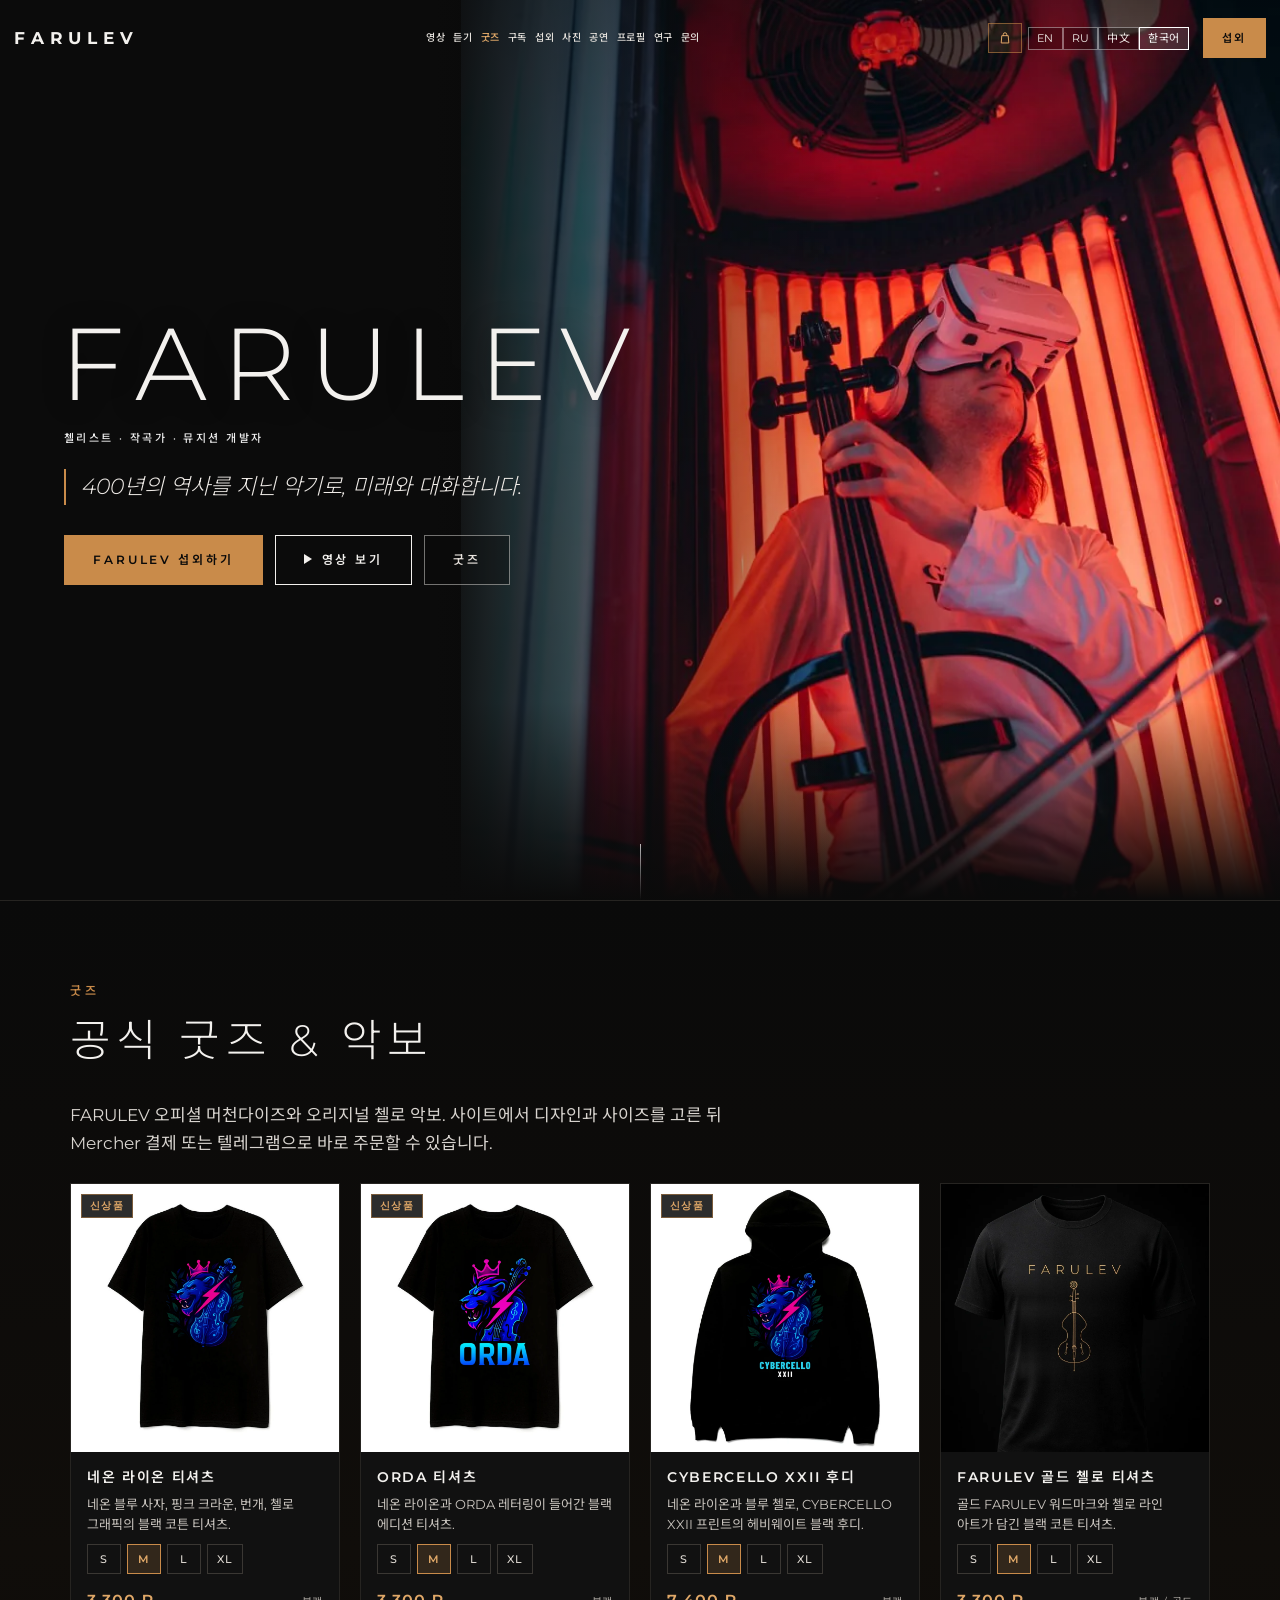
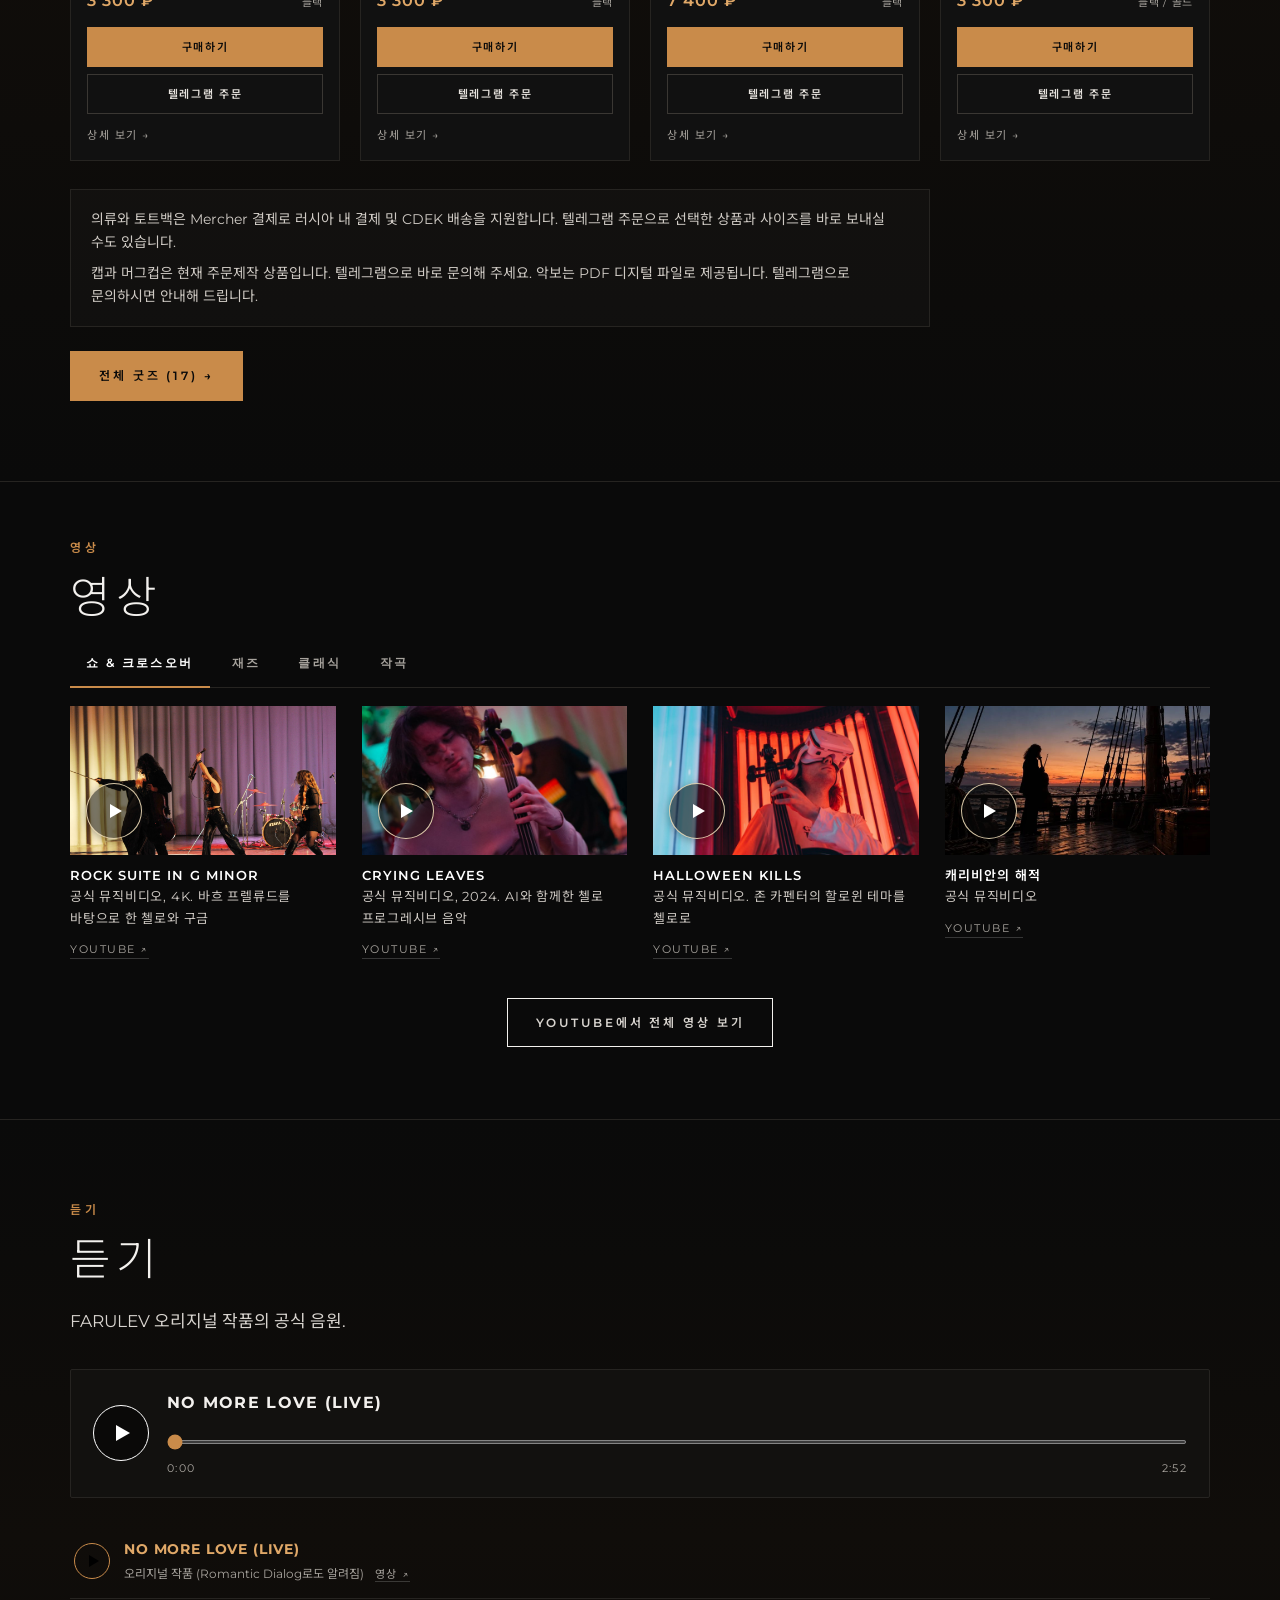
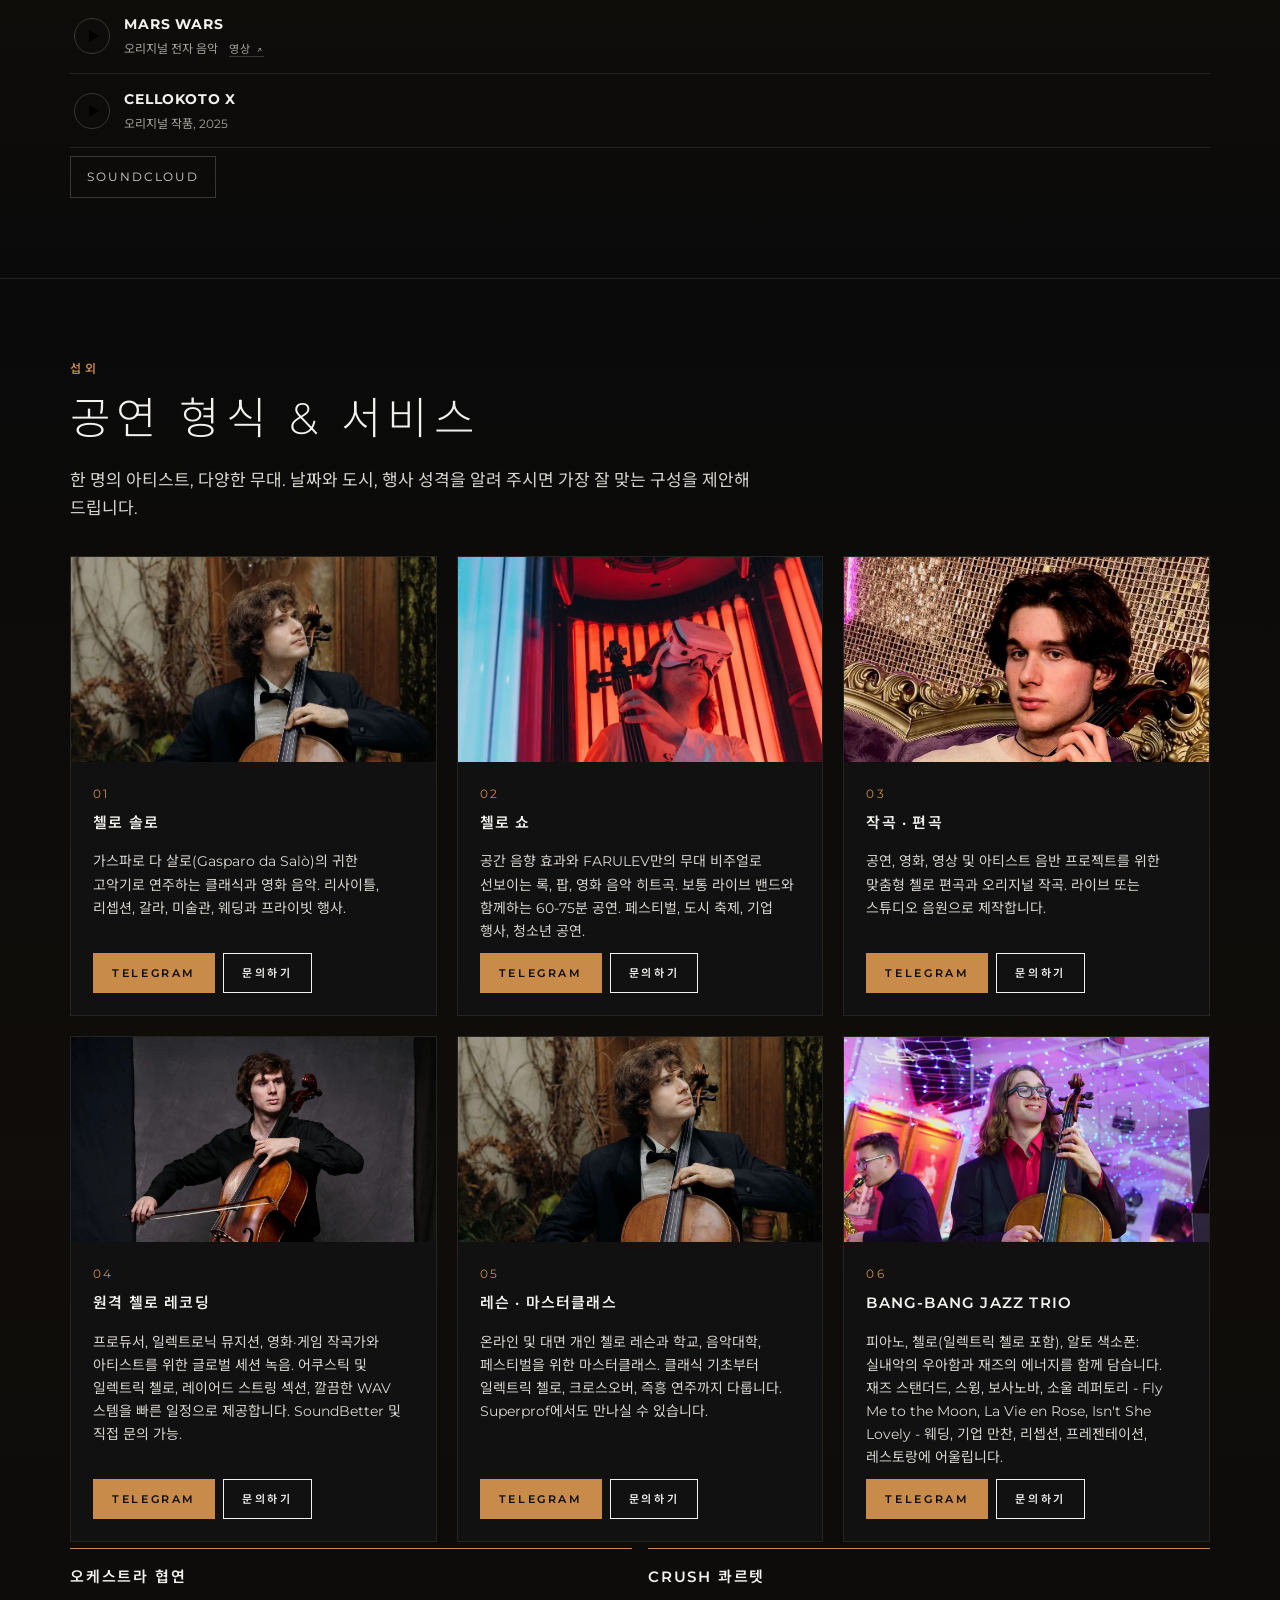
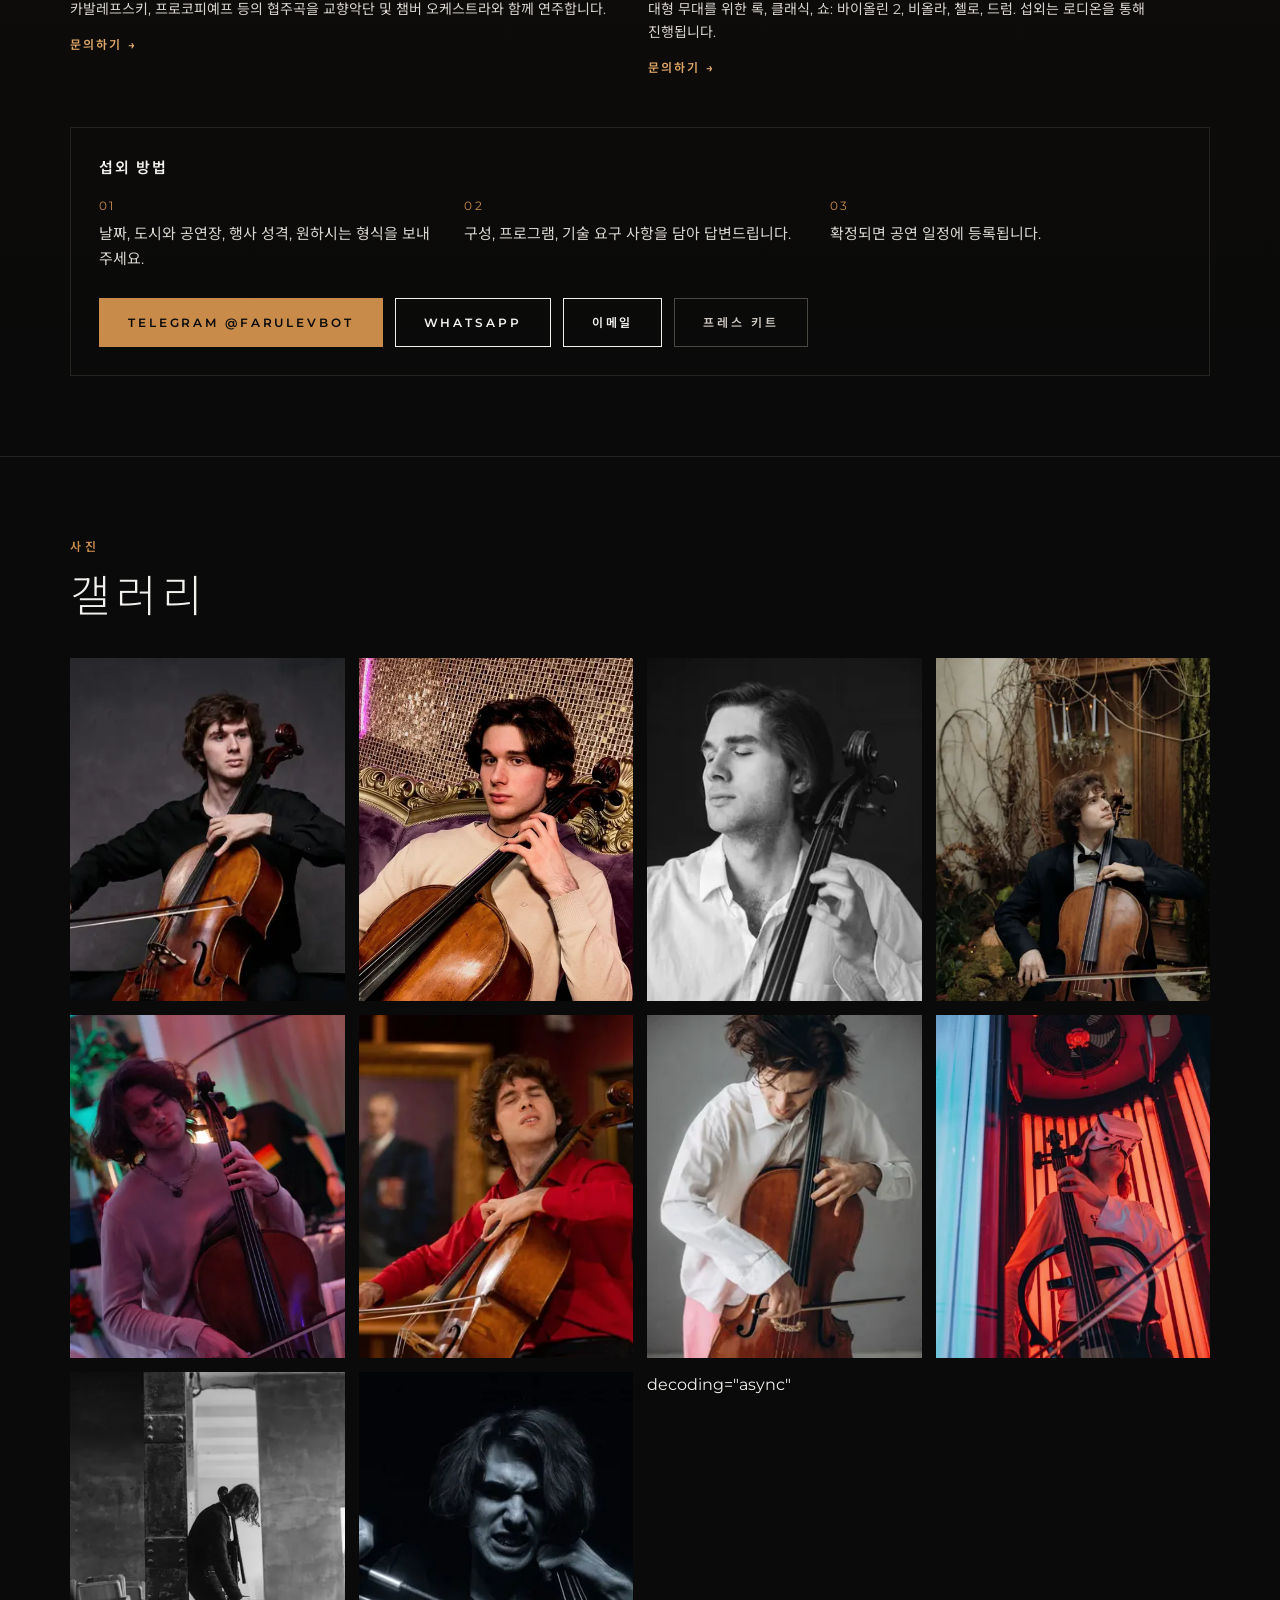
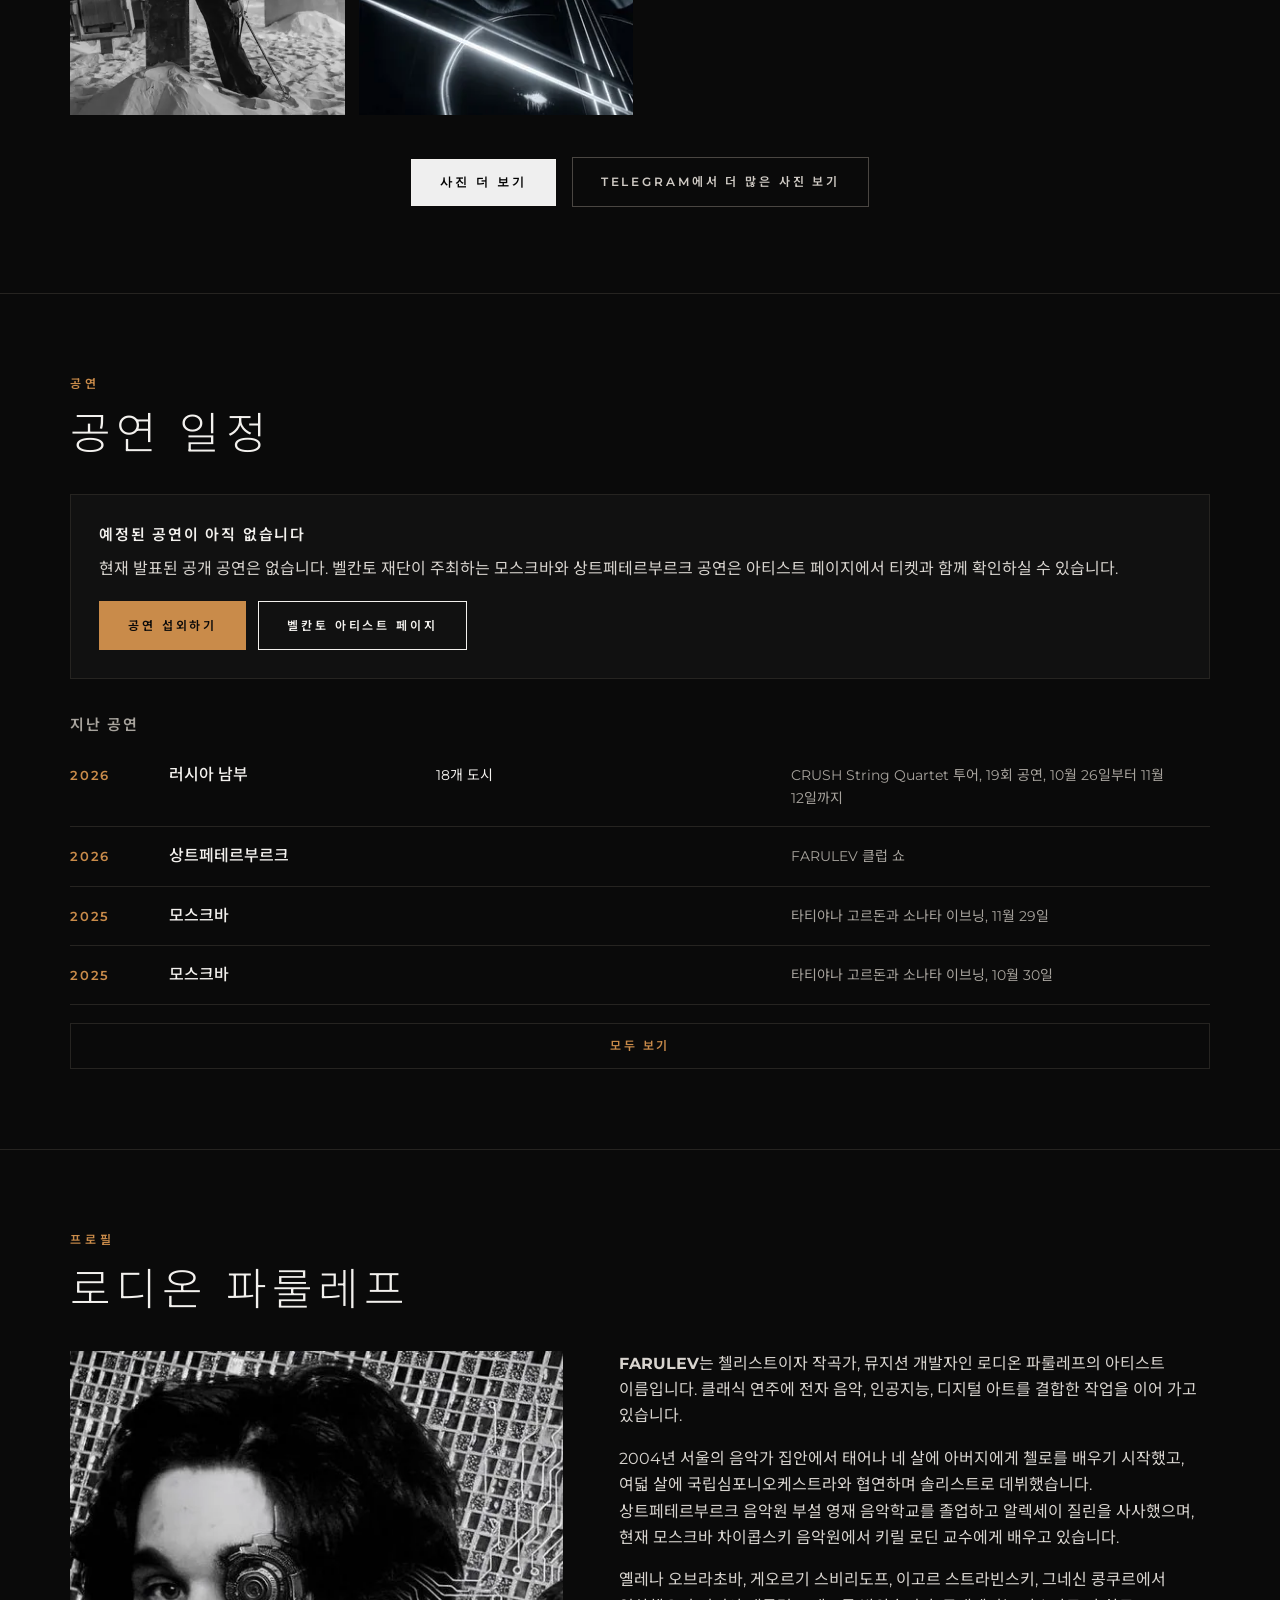
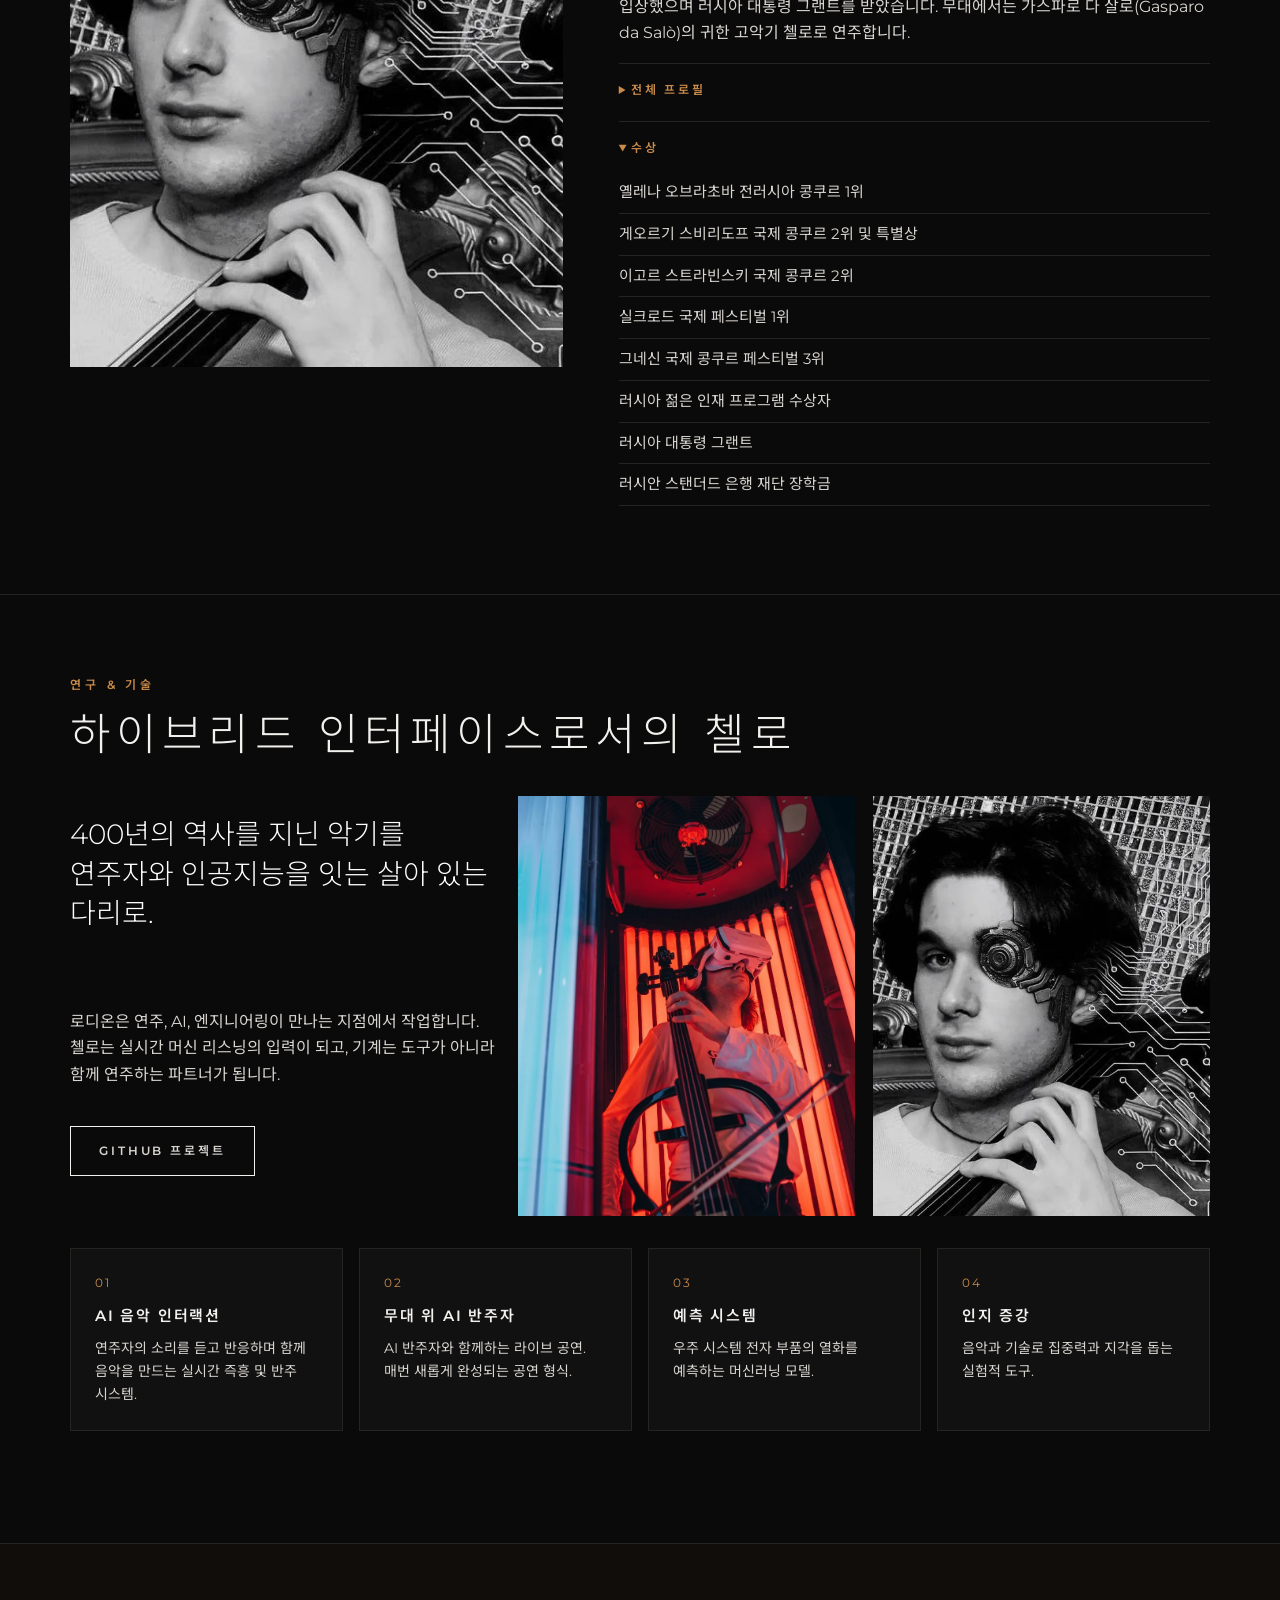
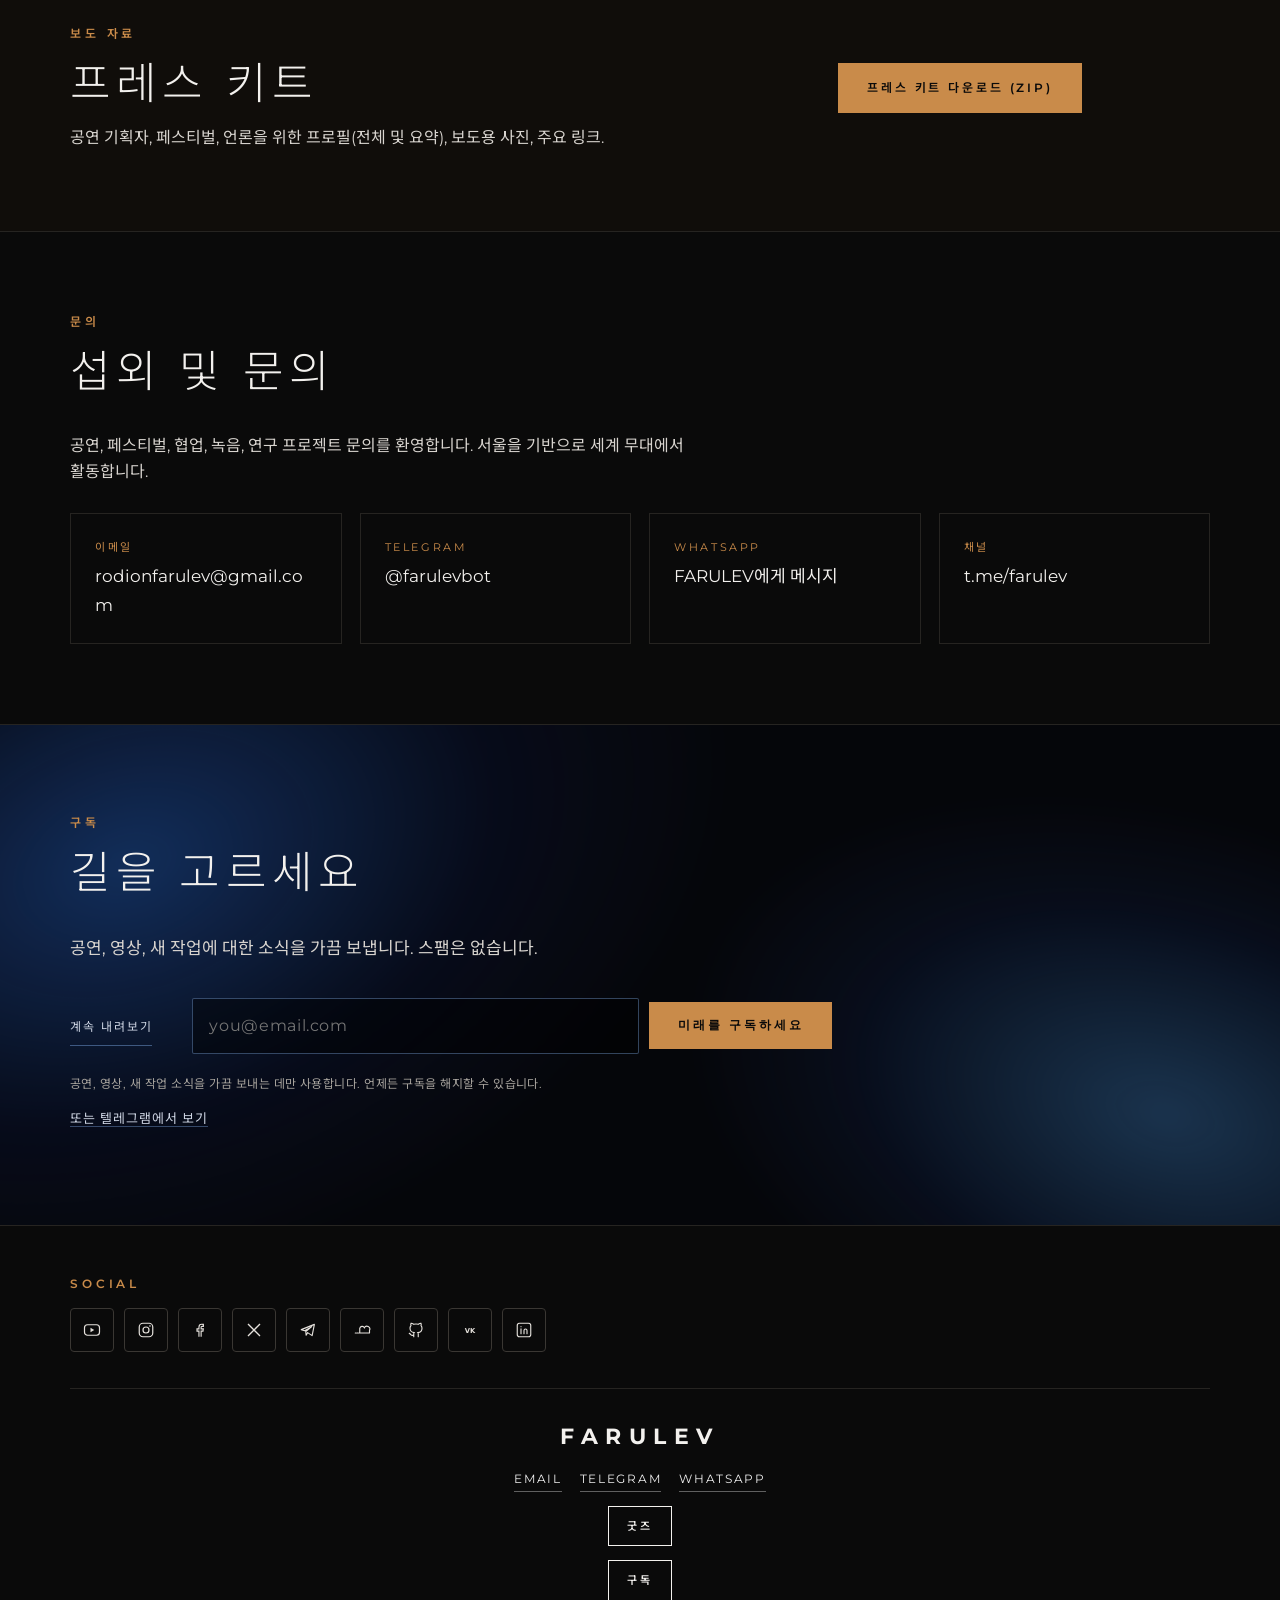
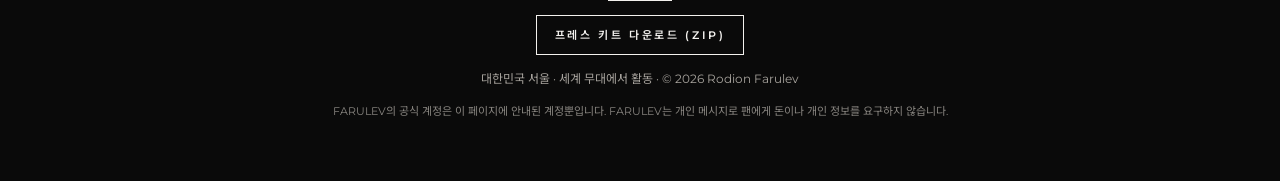
==== commit 657aa783: "Fix newsletter form 405 with FormSubmit AJAX signup The subscribe form posted to the site and GitHub" ====
--- a/ko/index.html
+++ b/ko/index.html
@@ -32,7 +32,7 @@
 <link href="https://fonts.googleapis.com/css2?family=Noto+Sans+KR:wght@300;400;500;700&amp;display=swap" rel="stylesheet">
 <link rel="preload" as="image" href="/assets/img/hero-slide-vr-mobile.d25738831a.webp?v=d25738831a" media="(max-width:699px)" type="image/webp">
 <link rel="preload" as="image" href="/assets/img/hero-slide-vr.374fdefdcc.webp?v=374fdefdcc" media="(min-width:700px)" type="image/webp">
-<link rel="stylesheet" href="/assets/css/style.css?v=2b204b2882">
+<link rel="stylesheet" href="/assets/css/style.css?v=cc1706f5fe">
 <script type="application/ld+json">{"@context": "https://schema.org", "@graph": [{"@type": "Person", "@id": "https://farulev.com/#person", "name": "Rodion Farulev", "alternateName": ["FARULEV", "Родион Фарулев"], "url": "https://farulev.com/", "image": "https://farulev.com/assets/img/og-image.jpg?v=759cbd2135", "jobTitle": "Cellist, composer, musician-developer", "birthPlace": {"@type": "Place", "name": "Seoul, South Korea"}, "homeLocation": {"@type": "Place", "name": "Seoul, South Korea"}, "email": "mailto:rodionfarulev@gmail.com", "knowsAbout": ["Cello", "Classical music", "Electronic music", "Artificial intelligence", "Machine learning"], "sameAs": ["https://www.youtube.com/@CyberFarulev", "https://www.instagram.com/cyberfarulev/", "https://www.facebook.com/celle0n", "https://x.com/farulevcello", "https://t.me/farulev", "https://soundcloud.com/farulev", "https://github.com/farulev", "https://vk.com/farulev", "https://www.linkedin.com/in/celleon/", "https://www.belcantofund.com/people/rodion-farulev/"]}, {"@type": "MusicGroup", "@id": "https://farulev.com/#artist", "name": "FARULEV", "genre": ["Classical", "Crossover", "Rock", "Jazz"], "url": "https://farulev.com/", "image": "https://farulev.com/assets/img/og-image.jpg?v=759cbd2135", "member": {"@id": "https://farulev.com/#person"}, "sameAs": ["https://www.youtube.com/@CyberFarulev", "https://www.instagram.com/cyberfarulev/", "https://www.facebook.com/celle0n", "https://x.com/farulevcello", "https://t.me/farulev", "https://soundcloud.com/farulev", "https://github.com/farulev", "https://vk.com/farulev", "https://www.linkedin.com/in/celleon/"]}, {"@type": "WebSite", "url": "https://farulev.com/", "name": "FARULEV", "inLanguage": ["en", "zh-CN", "ko", "ru"]}]}</script>
 </head>
 <body>
@@ -123,7 +123,7 @@
  <div class="contact-grid"><a class="c" href="mailto:rodionfarulev@gmail.com"><span class="l">이메일</span><span class="v">rodionfarulev@gmail.com</span></a><a class="c" href="https://t.me/farulevbot" target=_blank rel=noopener><span class="l">Telegram</span><span class="v">@farulevbot</span></a><a class="c" href="https://wa.me/message/OKL5R6RD77RZG1" target=_blank rel=noopener><span class="l">WhatsApp</span><span class="v">FARULEV에게 메시지</span></a><a class="c" href="https://t.me/farulev" target=_blank rel=noopener><span class="l">채널</span><span class="v">t.me/farulev</span></a></div>
 </div></section>
 
-<section id="subscribe" class="subscribe"><div class="wrap"><p class="kicker">구독</p><h2>길을 고르세요</h2><p class="lead">공연, 영상, 새 작업에 대한 소식을 가끔 보냅니다. 스팸은 없습니다.</p><div class="sub-paths"><a class="sub-keep" href="#footer">계속 내려보기</a><form class="sub-form" action="#" method="post"><label class="sr" for="sub-email">이메일</label><input id="sub-email" type="email" name="email" autocomplete="email" required placeholder="you@email.com"><input type="hidden" name="embed" value="1"><button type="submit" class="btn acc">미래를 구독하세요</button></form></div><p class="sub-note">받은편지함에서 확인 메일의 링크를 눌러 구독을 완료하세요. 언제든 구독을 해지할 수 있습니다.</p><p class="sub-tg"><a href="https://t.me/farulev" target="_blank" rel="noopener">또는 텔레그램에서 보기</a></p></div></section>
+<section id="subscribe" class="subscribe"><div class="wrap"><p class="kicker">구독</p><h2>길을 고르세요</h2><p class="lead">공연, 영상, 새 작업에 대한 소식을 가끔 보냅니다. 스팸은 없습니다.</p><div class="sub-paths"><a class="sub-keep" href="#footer">계속 내려보기</a><form class="sub-form" action="https://formsubmit.co/rodionfarulev@gmail.com" method="post" data-ajax="https://formsubmit.co/ajax/rodionfarulev@gmail.com"><label class="sr" for="sub-email">이메일</label><input id="sub-email" type="email" name="email" autocomplete="email" required placeholder="you@email.com"><input class="sub-honey" type="text" name="_honey" tabindex="-1" autocomplete="off" aria-hidden="true"><input type="hidden" name="_subject" value="New FARULEV subscriber"><input type="hidden" name="_captcha" value="false"><input type="hidden" name="_template" value="table"><button type="submit" class="btn acc">미래를 구독하세요</button><p class="sub-ok" hidden role="status">감사합니다. 구독이 신청되었습니다.</p><p class="sub-err" hidden role="alert">지금 전송하지 못했습니다. 잠시 후 다시 시도해 주세요.</p></form></div><p class="sub-note">공연, 영상, 새 작업 소식을 가끔 보내는 데만 사용합니다. 언제든 구독을 해지할 수 있습니다.</p><p class="sub-tg"><a href="https://t.me/farulev" target="_blank" rel="noopener">또는 텔레그램에서 보기</a></p></div></section>
 </main>
 <footer id="footer"><div class="wrap">
  <div class="fgrid only-soc">
@@ -142,6 +142,6 @@
 <div class="mbar"><a href="#book" class="acc" aria-label="섭외"><span class="mi"><svg viewBox="0 0 24 24" aria-hidden="true"><rect x="5" y="3.5" width="14" height="17" rx="1.5" fill="none" stroke="currentColor" stroke-width="1.7"/><path d="M8 8h8M8 12h8M8 16h5" fill="none" stroke="currentColor" stroke-width="1.7" stroke-linecap="round"/></svg></span><span class="ml">섭외</span></a><a href="https://t.me/farulevbot" target="_blank" rel="noopener" class="" aria-label="Telegram"><span class="mi"><svg viewBox="0 0 24 24" aria-hidden="true"><path d="M3 11.5L20.5 4.5 17.5 19.5 11.5 15.5 9.5 19 9 14 17 7.5 7.5 13z" fill="none" stroke="currentColor" stroke-width="1.6" stroke-linejoin="round"/></svg></span><span class="ml">TG</span></a><a href="https://wa.me/message/OKL5R6RD77RZG1" target="_blank" rel="noopener" class="" aria-label="WhatsApp"><span class="mi"><svg viewBox="0 0 24 24" aria-hidden="true"><path d="M5 19l1.2-3.2A8 8 0 1 1 19 12a8 8 0 0 1-11.2 7.3L5 19z" fill="none" stroke="currentColor" stroke-width="1.7"/><path d="M9.2 9.8c.2-.5.3-.8.8-.8h.6c.2 0 .4.2.5.5l.5 1.2c.1.3 0 .5-.2.7l-.5.5c.4.8 1.2 1.6 2 2l.5-.5c.2-.2.5-.3.7-.2l1.2.5c.3.1.5.3.5.5v.6c0 .5-.3.6-.8.8A6 6 0 0 1 9.2 9.8z" fill="currentColor"/></svg></span><span class="ml">WA</span></a><a href="mailto:rodionfarulev@gmail.com" class="" aria-label="Email"><span class="mi"><svg viewBox="0 0 24 24" aria-hidden="true"><rect x="3.5" y="5.5" width="17" height="13" rx="1.5" fill="none" stroke="currentColor" stroke-width="1.7"/><path d="M4 7l8 6 8-6" fill="none" stroke="currentColor" stroke-width="1.7" stroke-linejoin="round"/></svg></span><span class="ml">메일</span></a></div>
 <div class="lb" role="dialog" aria-modal="true"><button class="x" aria-label="닫기">&times;</button><button class="pv" aria-label="이전">&#8249;</button><img alt=""><button class="nx" aria-label="다음">&#8250;</button></div>
 <div class="pmodal" role="dialog" aria-modal="true" aria-labelledby="pm-title"><div class="pm-box"><button type="button" class="pm-close" aria-label="닫기">&times;</button><div class="pm-gal"><div class="pm-main"><img src="" alt=""></div><div class="pm-thumbs" hidden></div></div><div class="pm-body"><p class="pm-k"></p><h3 class="pm-title" id="pm-title"></h3><p class="pm-price"></p><p class="pm-color"></p><p class="pm-desc"></p><div class="pm-sz-wrap"><p class="pm-sz-label">사이즈</p><div class="sizes pm-sizes" role="radiogroup" aria-label="사이즈"></div></div><div class="pacts"><a class="btn acc xs pm-buy" href="https://farulev.mercher.pro" target="_blank" rel="noopener">구매하기</a><a class="btn xs tg-btn tg-order pm-tg" href="https://t.me/farulevbot" target="_blank" rel="noopener">텔레그램 주문</a></div><p class="pm-note"></p></div></div></div><script id="shop-data" type="application/json">{"store_url": "https://farulev.mercher.pro", "tg_base": "https://t.me/farulevbot", "email": "rodionfarulev@gmail.com", "china": false, "kicker": "굿즈", "buy_label": "구매하기", "tg_label": "텔레그램 주문", "order_prefix": "주문: ", "delivery_note": "의류와 토트백은 Mercher 결제로 러시아 내 결제 및 CDEK 배송을 지원합니다. 텔레그램 주문으로 선택한 상품과 사이즈를 바로 보내실 수도 있습니다.", "mto_note": "캡과 머그컵은 현재 주문제작 상품입니다. 텔레그램으로 바로 문의해 주세요.", "digital_note": "악보는 PDF 디지털 파일로 제공됩니다. 텔레그램으로 문의하시면 안내해 드립니다.", "products": [{"id": "lion-tee", "cat": "apparel", "name": "네온 라이온 티셔츠", "desc": "네온 블루 사자, 핑크 크라운, 번개, 첼로 그래픽의 블랙 코튼 티셔츠.", "alt": "네온 라이온과 블루 첼로 프린트의 블랙 티셔츠", "color": "블랙", "badge": "신상품", "price_fmt": "3 300 ₽", "sizes": ["S", "M", "L", "XL"], "img": "/assets/img/merch/lion-tee.webp?v=1c8a59f39d", "gallery": ["/assets/img/merch/lion-tee.webp?v=1c8a59f39d", "/assets/img/merch/print-lion-tee.webp?v=36d2a46560"], "buy_url": "https://farulev.mercher.pro/g/futbolka-farulev-lion", "made_to_order": false, "digital": false}, {"id": "orda-tee", "cat": "apparel", "name": "ORDA 티셔츠", "desc": "네온 라이온과 ORDA 레터링이 들어간 블랙 에디션 티셔츠.", "alt": "네온 라이온 아트워크가 있는 블랙 ORDA 티셔츠", "color": "블랙", "badge": "신상품", "price_fmt": "3 300 ₽", "sizes": ["S", "M", "L", "XL"], "img": "/assets/img/merch/orda-tee.webp?v=99c5e25ebb", "gallery": ["/assets/img/merch/orda-tee.webp?v=99c5e25ebb", "/assets/img/merch/print-orda-tee.webp?v=7f3a30c4da"], "buy_url": "https://farulev.mercher.pro/g/futbolka-orda", "made_to_order": false, "digital": false}, {"id": "cybercello-xxii-hoodie", "cat": "apparel", "name": "CYBERCELLO XXII 후디", "desc": "네온 라이온과 블루 첼로, CYBERCELLO XXII 프린트의 헤비웨이트 블랙 후디.", "alt": "네온 라이온과 CYBERCELLO XXII 프린트 블랙 후디", "color": "블랙", "badge": "신상품", "price_fmt": "7 400 ₽", "sizes": ["S", "M", "L", "XL"], "img": "/assets/img/merch/cybercello-xxii-hoodie.webp?v=4284ab2d23", "gallery": ["/assets/img/merch/cybercello-xxii-hoodie.webp?v=4284ab2d23", "/assets/img/merch/print-lion-hoodie.webp?v=57c17f85d9"], "buy_url": "https://farulev.mercher.pro/g/hudi-cybercello-xxii", "made_to_order": false, "digital": false}, {"id": "farulev-gold-tee", "cat": "apparel", "name": "FARULEV 골드 첼로 티셔츠", "desc": "골드 FARULEV 워드마크와 첼로 라인 아트가 담긴 블랙 코튼 티셔츠.", "alt": "골드 FARULEV 워드마크와 첼로 라인 아트가 있는 블랙 티셔츠", "color": "블랙 / 골드", "badge": "", "price_fmt": "3 300 ₽", "sizes": ["S", "M", "L", "XL"], "img": "/assets/img/merch/farulev-gold-tee.webp?v=496a49717e", "gallery": ["/assets/img/merch/farulev-gold-tee.webp?v=496a49717e", "/assets/img/merch/print-tee-front.webp?v=d9c598821b"], "buy_url": "https://farulev.mercher.pro/g/futbolka-farulev-gold-cello", "made_to_order": false, "digital": false}]}</script>
-<script src="/assets/js/main.js?v=9835415245" defer></script>
+<script src="/assets/js/main.js?v=fbc73715a5" defer></script>
 </body>
 </html>
--- a/assets/css/style.css
+++ b/assets/css/style.css
@@ -312,6 +312,13 @@
 html[lang=zh-CN] .tab,html[lang=zh] .tab{font-family:Montserrat,"Noto Sans SC","PingFang SC","Microsoft YaHei",sans-serif;letter-spacing:.08em;text-transform:none}
 html[lang=zh-CN] .hero blockquote,html[lang=zh] .hero blockquote,
 html[lang=zh-CN] .hero h1,html[lang=zh] .hero h1{letter-spacing:.18em}
+
+/* ZH: word-break:keep-all makes long CJK clauses inflate .fmts min-content and overflow on narrow phones */
+html[lang=zh] .fmts,html[lang=zh-CN] .fmts{grid-template-columns:minmax(0,1fr)}
+html[lang=zh] .fmt,html[lang=zh-CN] .fmt{min-width:0;max-width:100%}
+html[lang=zh] .fmt .v,html[lang=zh] .fmt .sv,html[lang=zh] .fmt .fb,html[lang=zh] .fmt h3,html[lang=zh] .fmt p,
+html[lang=zh-CN] .fmt .v,html[lang=zh-CN] .fmt .sv,html[lang=zh-CN] .fmt .fb,html[lang=zh-CN] .fmt h3,html[lang=zh-CN] .fmt p{min-width:0;max-width:100%}
+html[lang=zh] .fmt h3,html[lang=zh] .fmt p,html[lang=zh-CN] .fmt h3,html[lang=zh-CN] .fmt p{overflow-wrap:anywhere;word-break:normal}
 .hero .tagline{font-size:15px;font-weight:300;color:#cfcac4;max-width:560px;margin:-10px 0 28px;letter-spacing:.04em;line-height:1.7}
 .follow{background:#0d0d0d}
 .qr-grid{display:grid;gap:28px;margin-top:8px}
@@ -378,6 +385,10 @@
 .sub-form input[type=email]{flex:1;min-width:200px;background:rgba(0,0,0,.45);border:1px solid rgba(140,190,255,.35);color:#fff;padding:14px 16px;font:inherit;letter-spacing:.04em;border-radius:2px}
 .sub-form input[type=email]:focus{outline:none;border-color:#8ec4ff;box-shadow:0 0 0 1px rgba(80,160,255,.4)}
 .sub-form .btn{white-space:nowrap}
+.sub-honey{position:absolute;left:-9999px;width:1px;height:1px;opacity:0;pointer-events:none}
+.sub-ok{margin:0;color:#dcecff;letter-spacing:.04em;line-height:1.5}
+.sub-err{margin:0;flex-basis:100%;color:#f0c8c8;font-size:13px;letter-spacing:.04em}
+.sub-form.is-sent input,.sub-form.is-sent .btn,.sub-form.is-sent .sub-honey,.sub-form.is-sent .sub-err{display:none}
 .sub-note{margin-top:20px;font-size:12px;color:var(--mut);max-width:520px;letter-spacing:.04em}
 @media(max-width:799px){.subscribe{padding:64px 0 72px}.sub-paths{gap:22px}}
 
